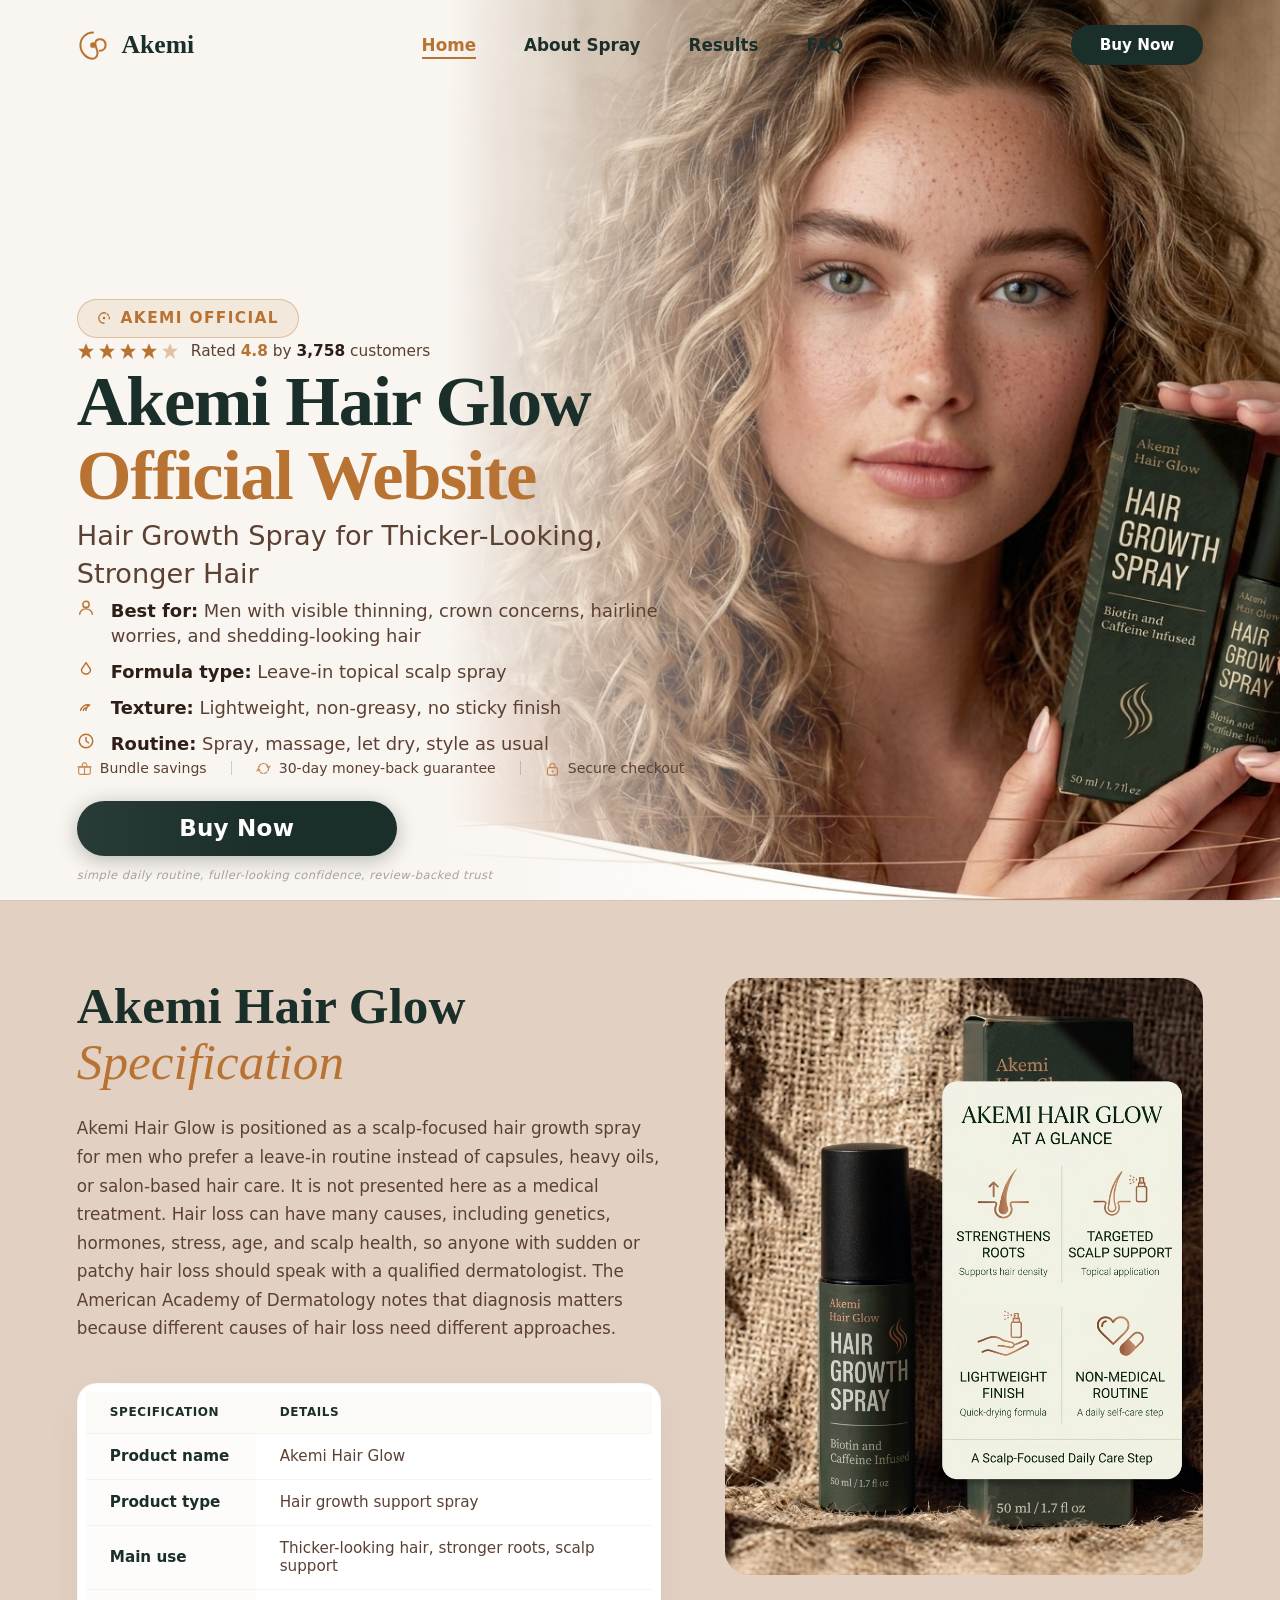
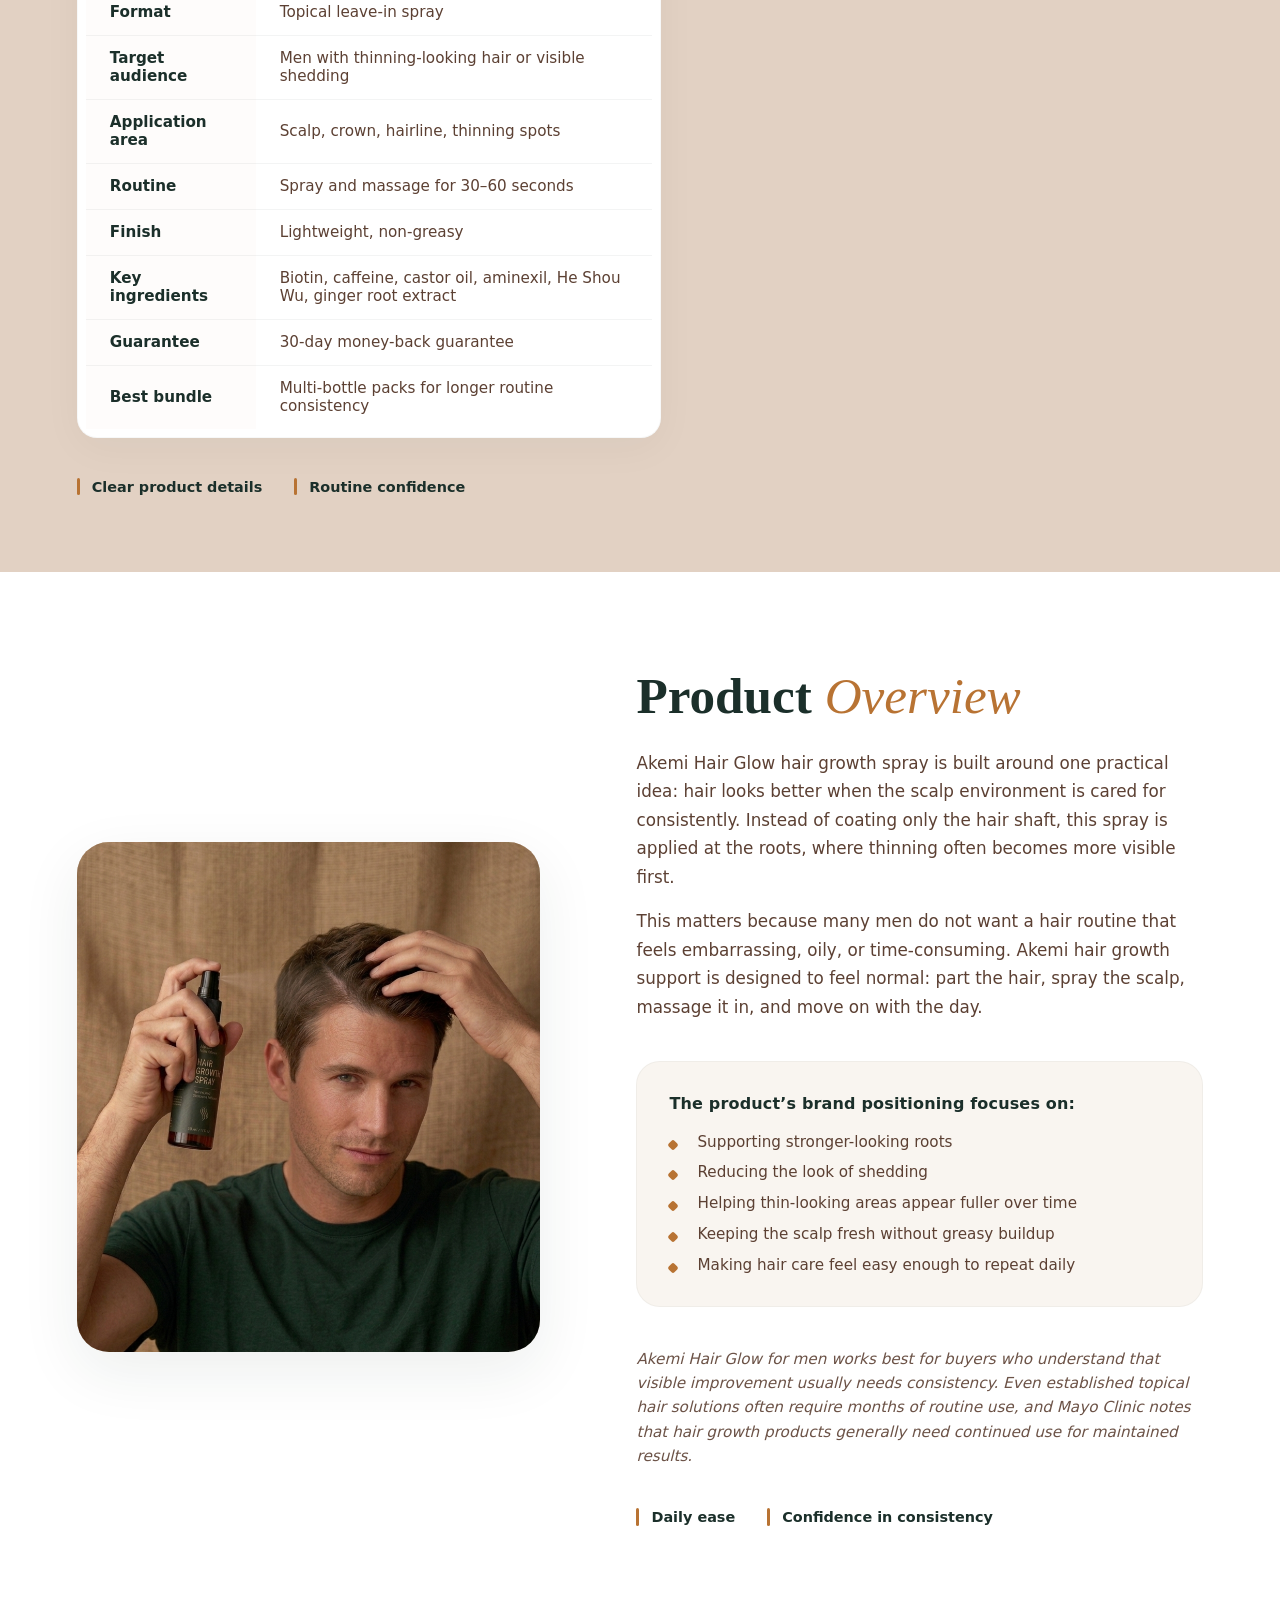
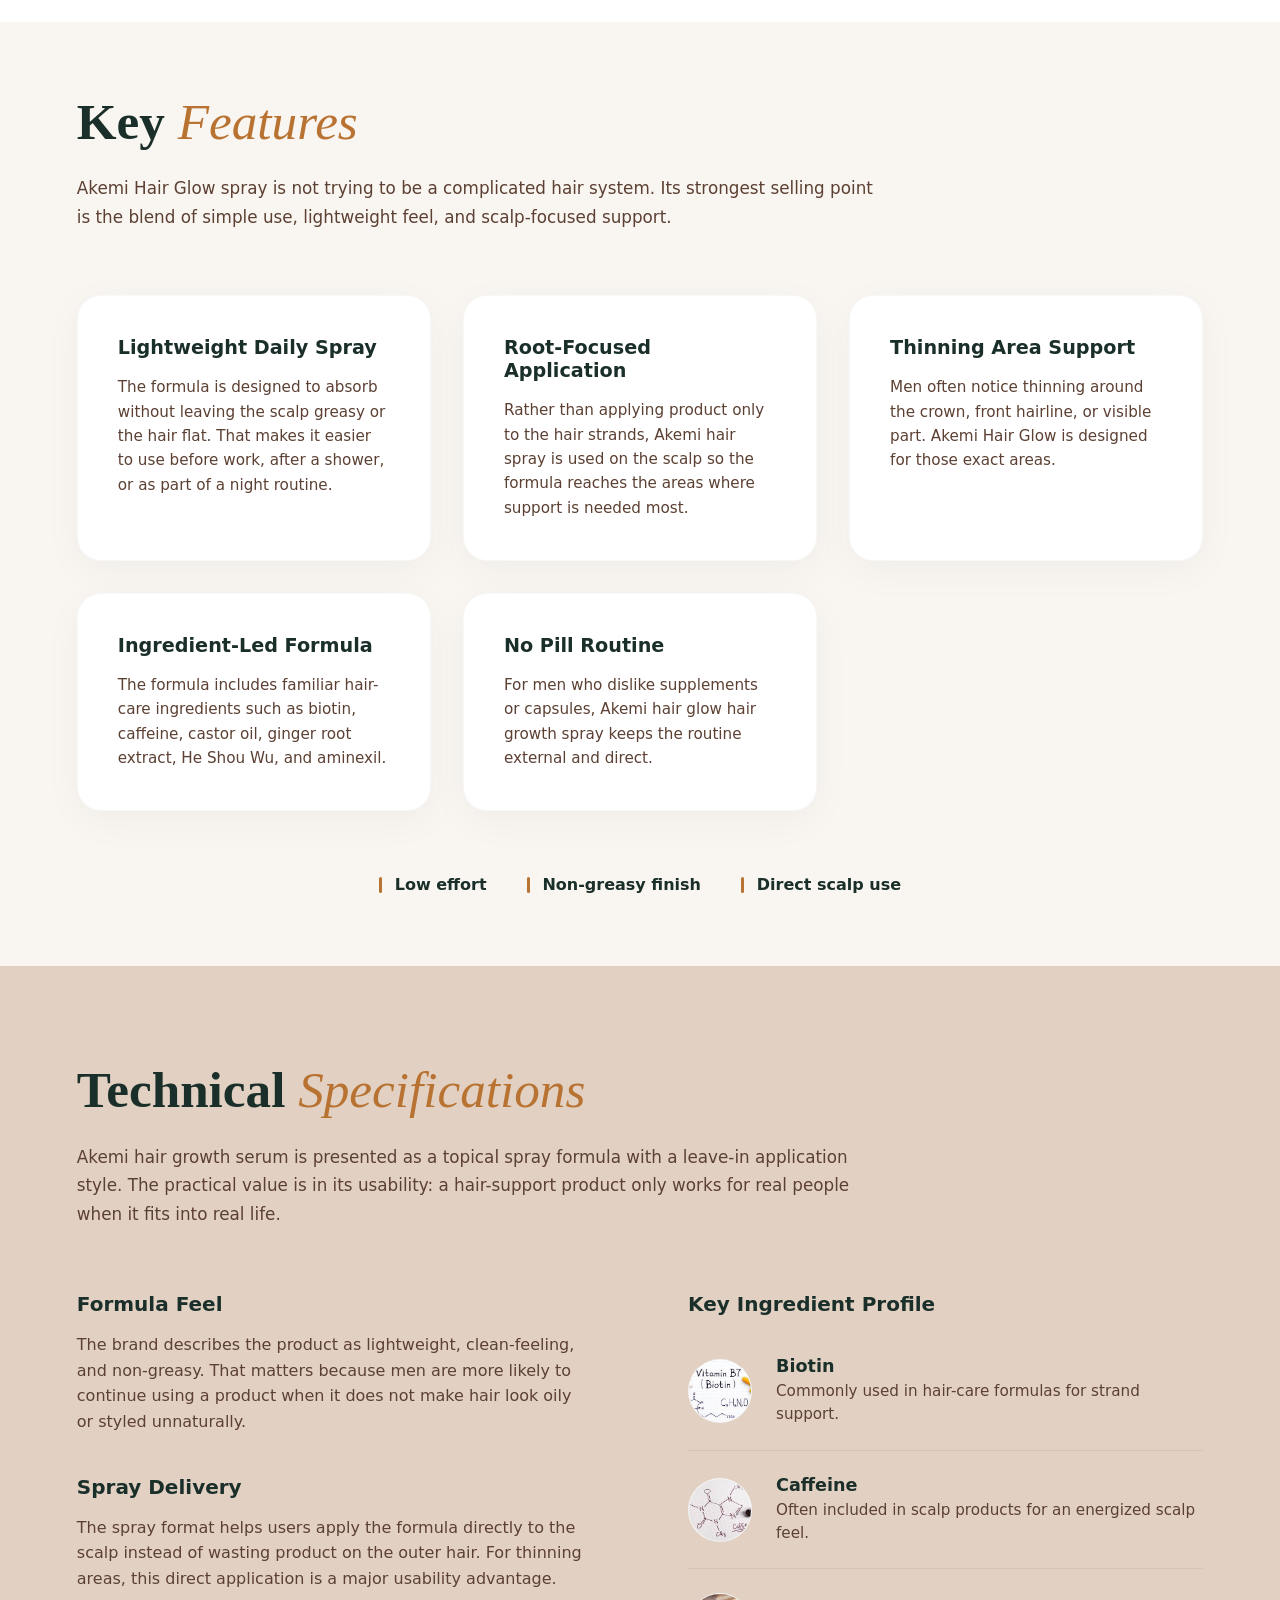
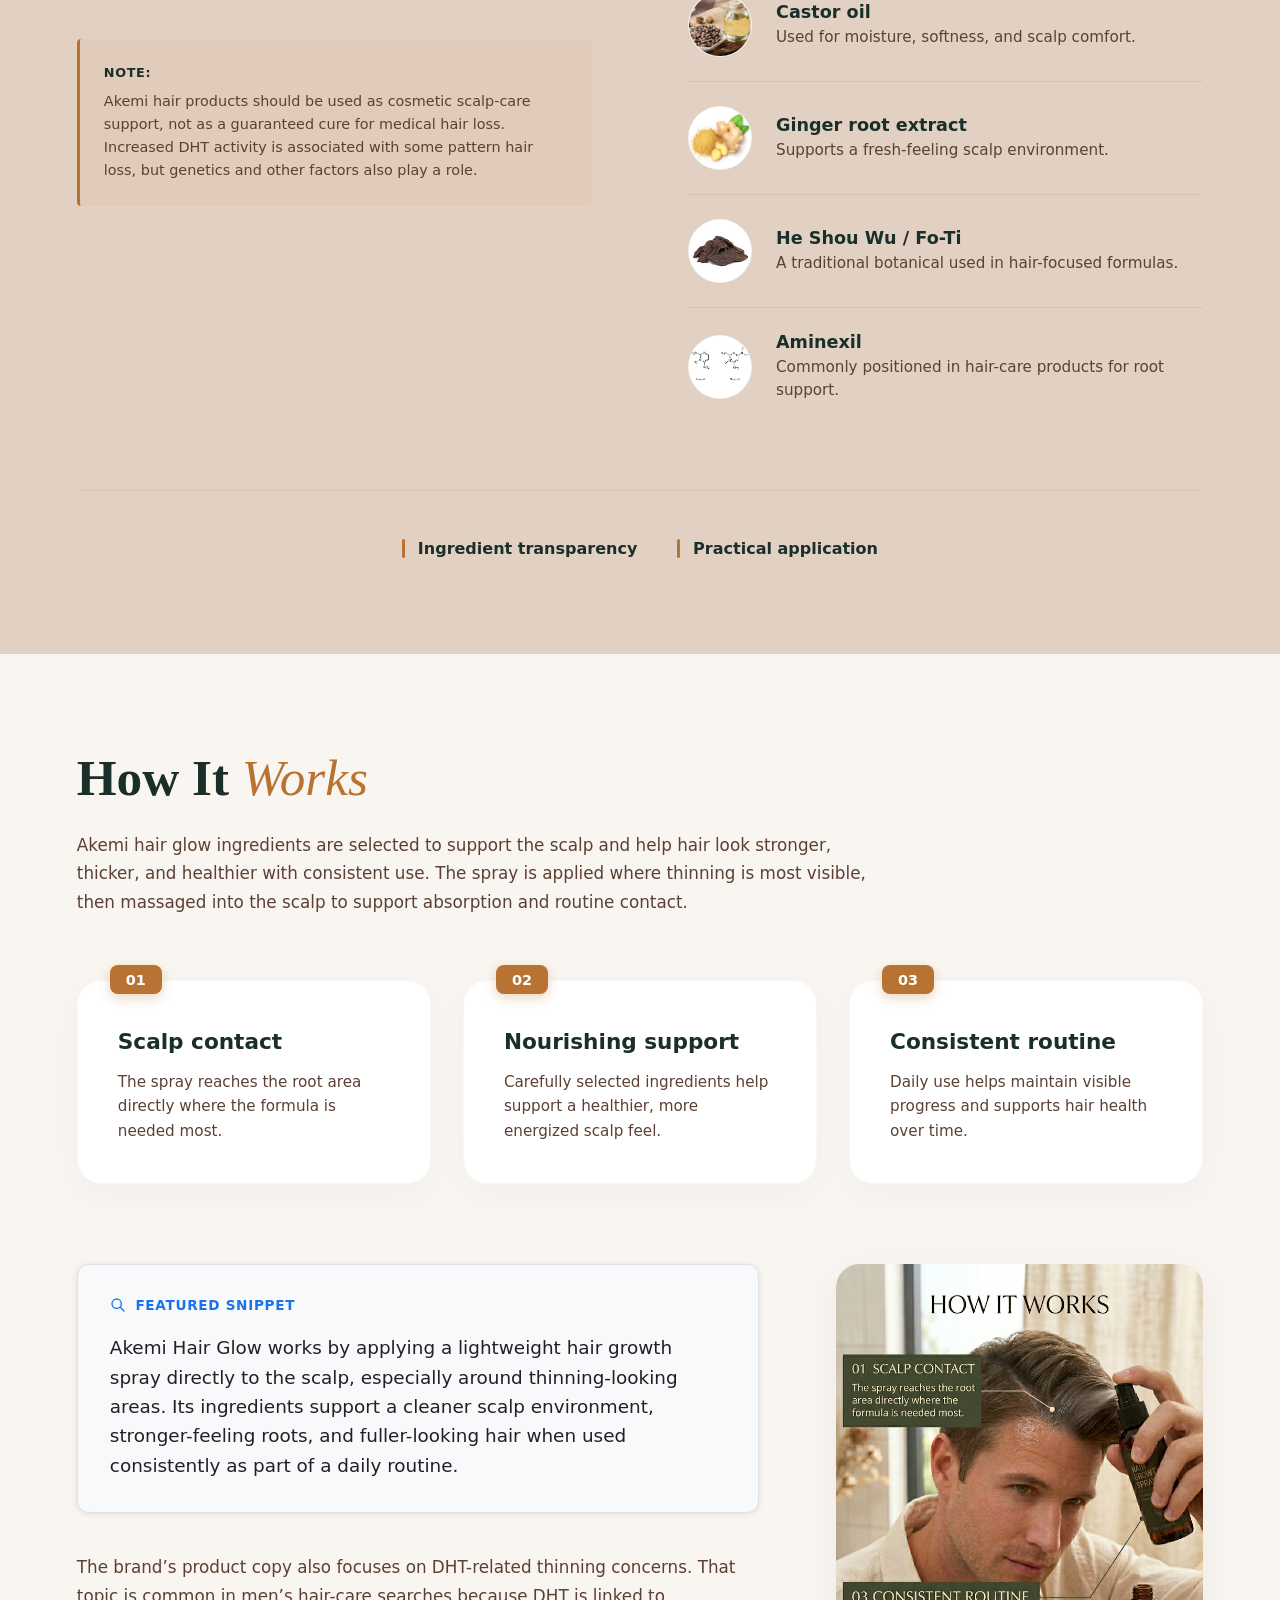
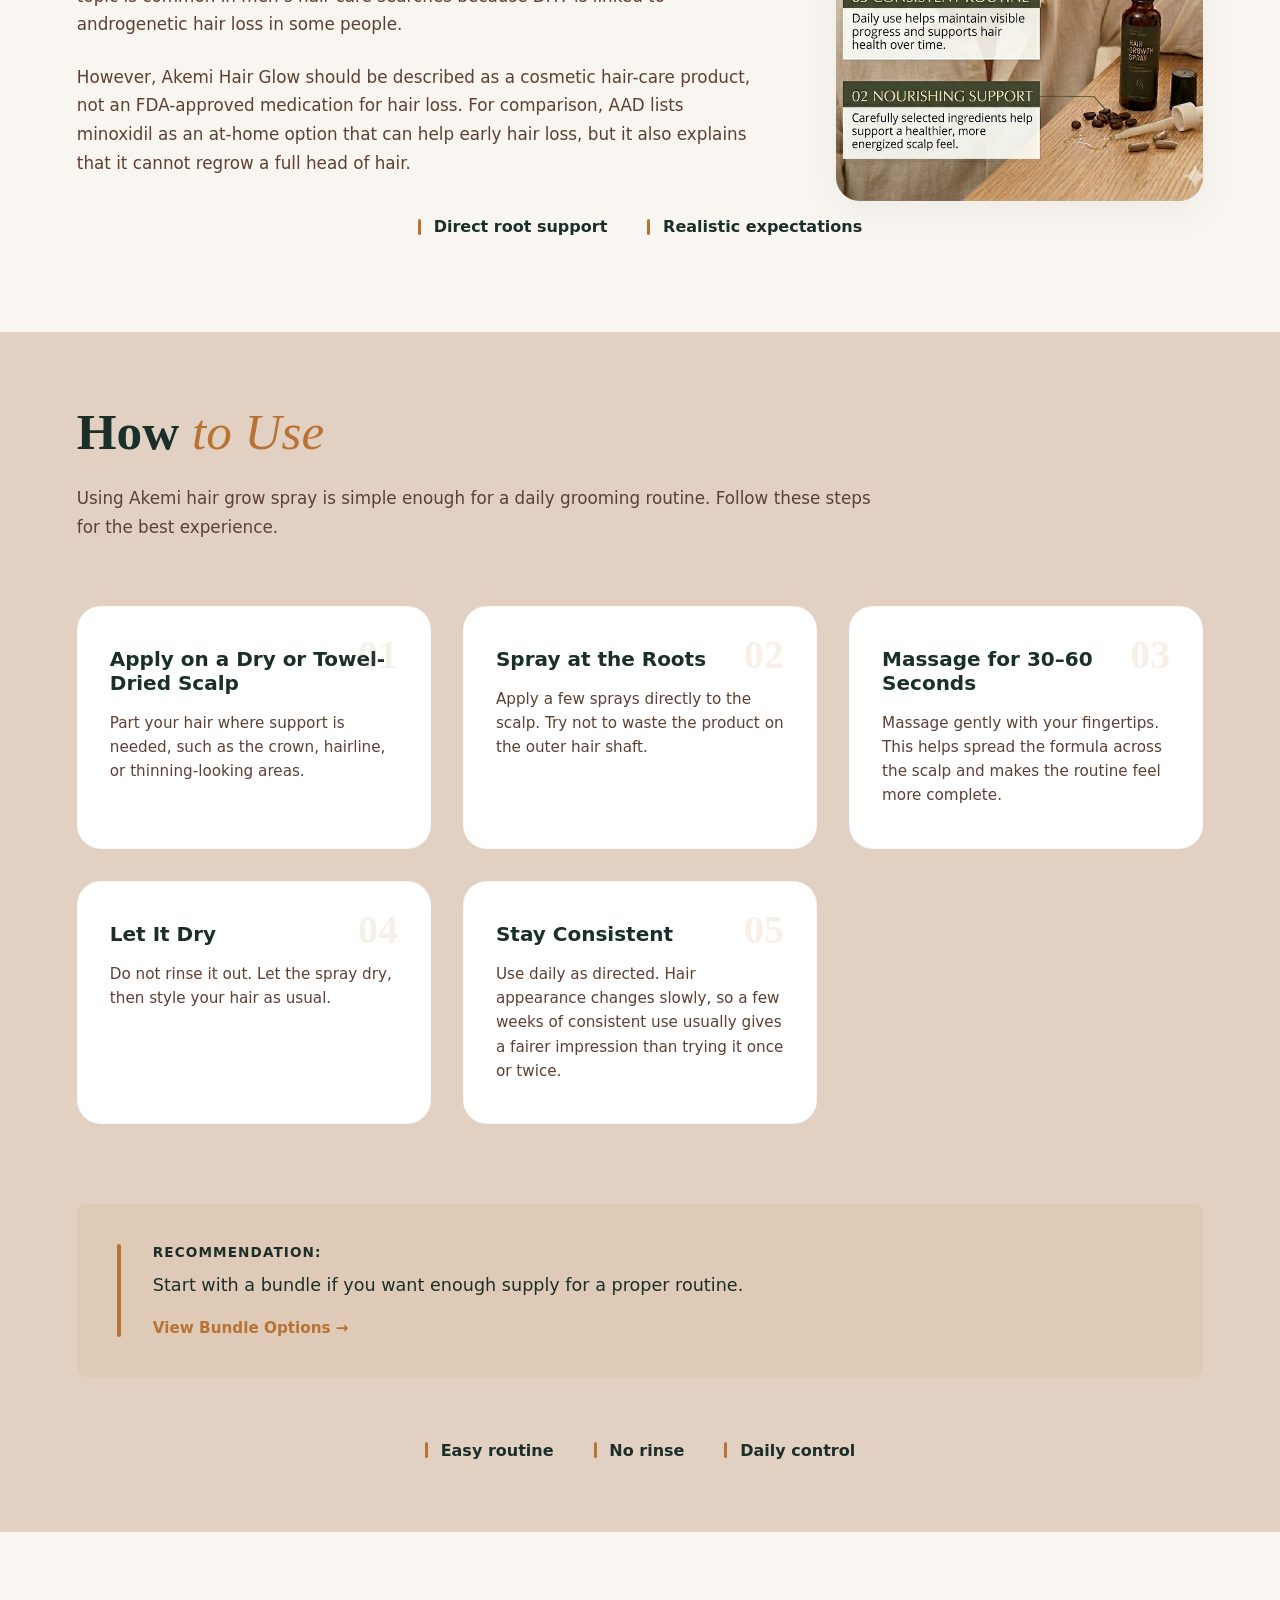
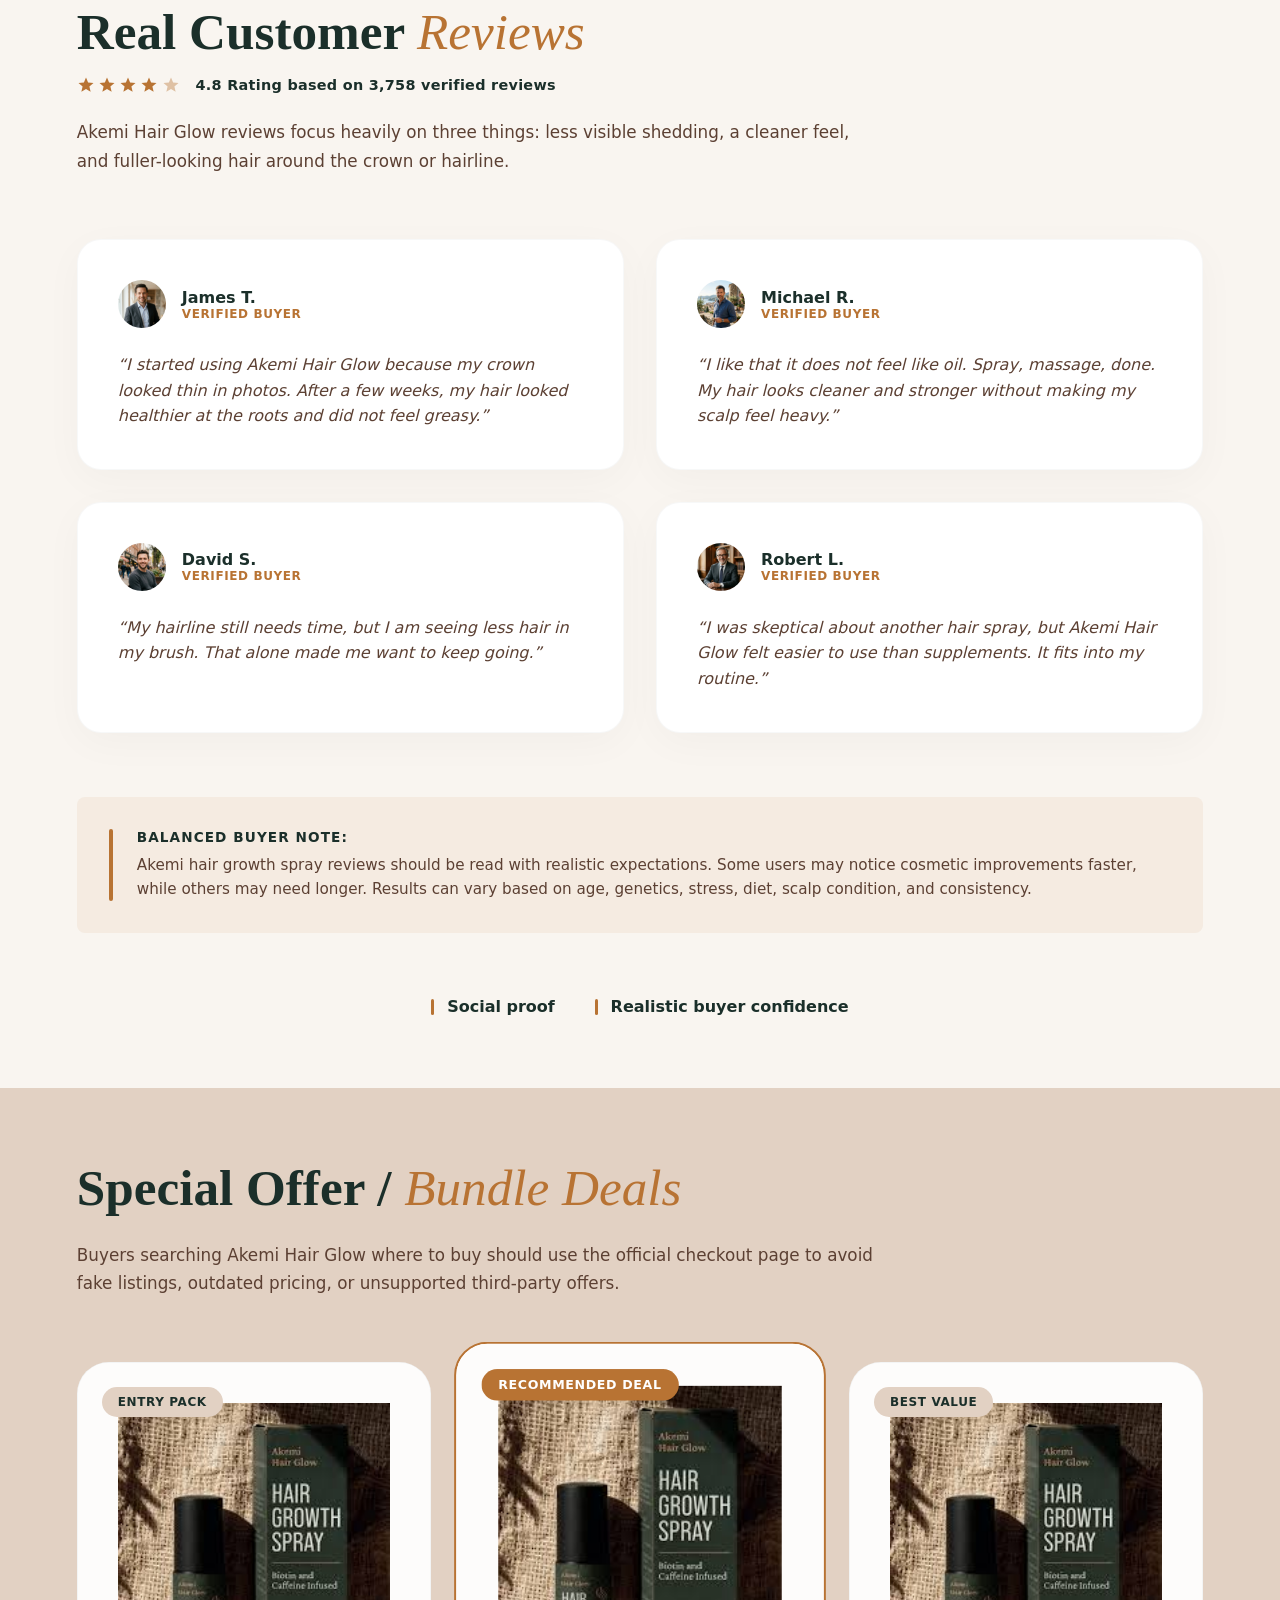
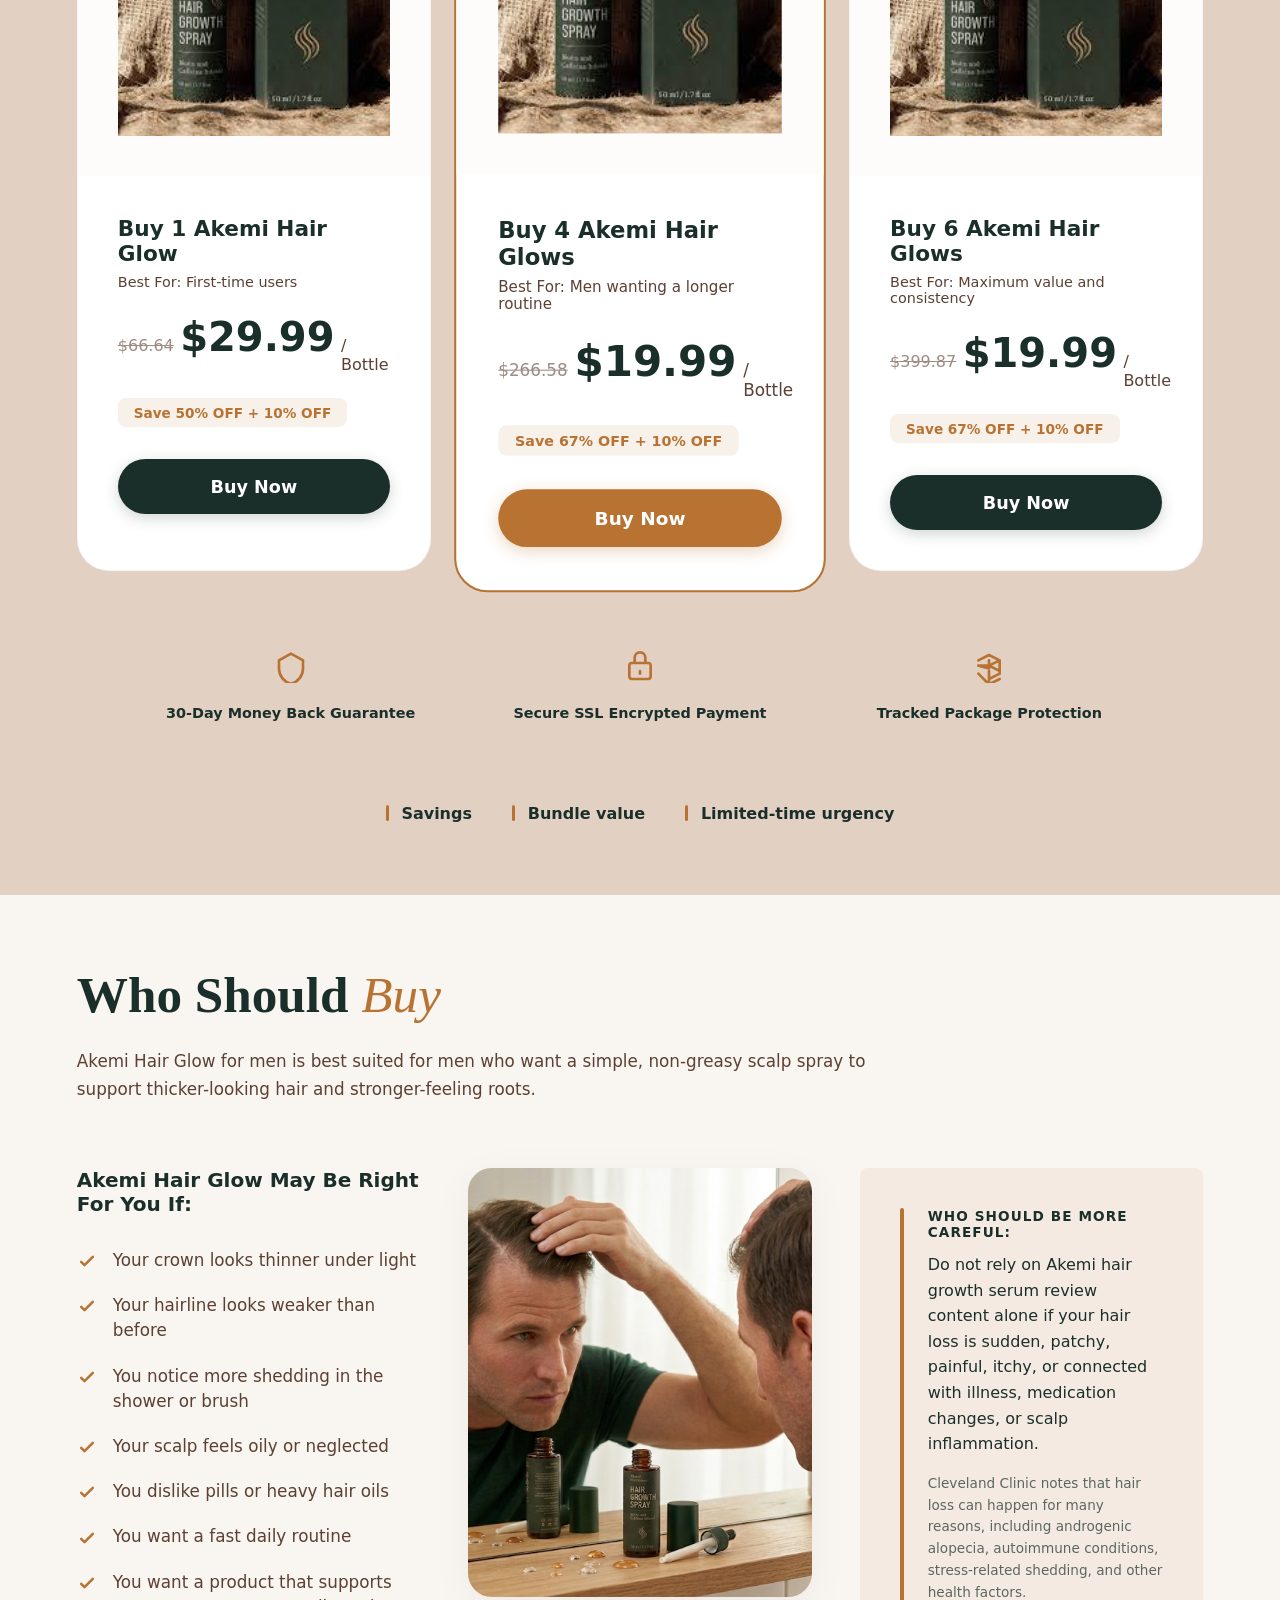
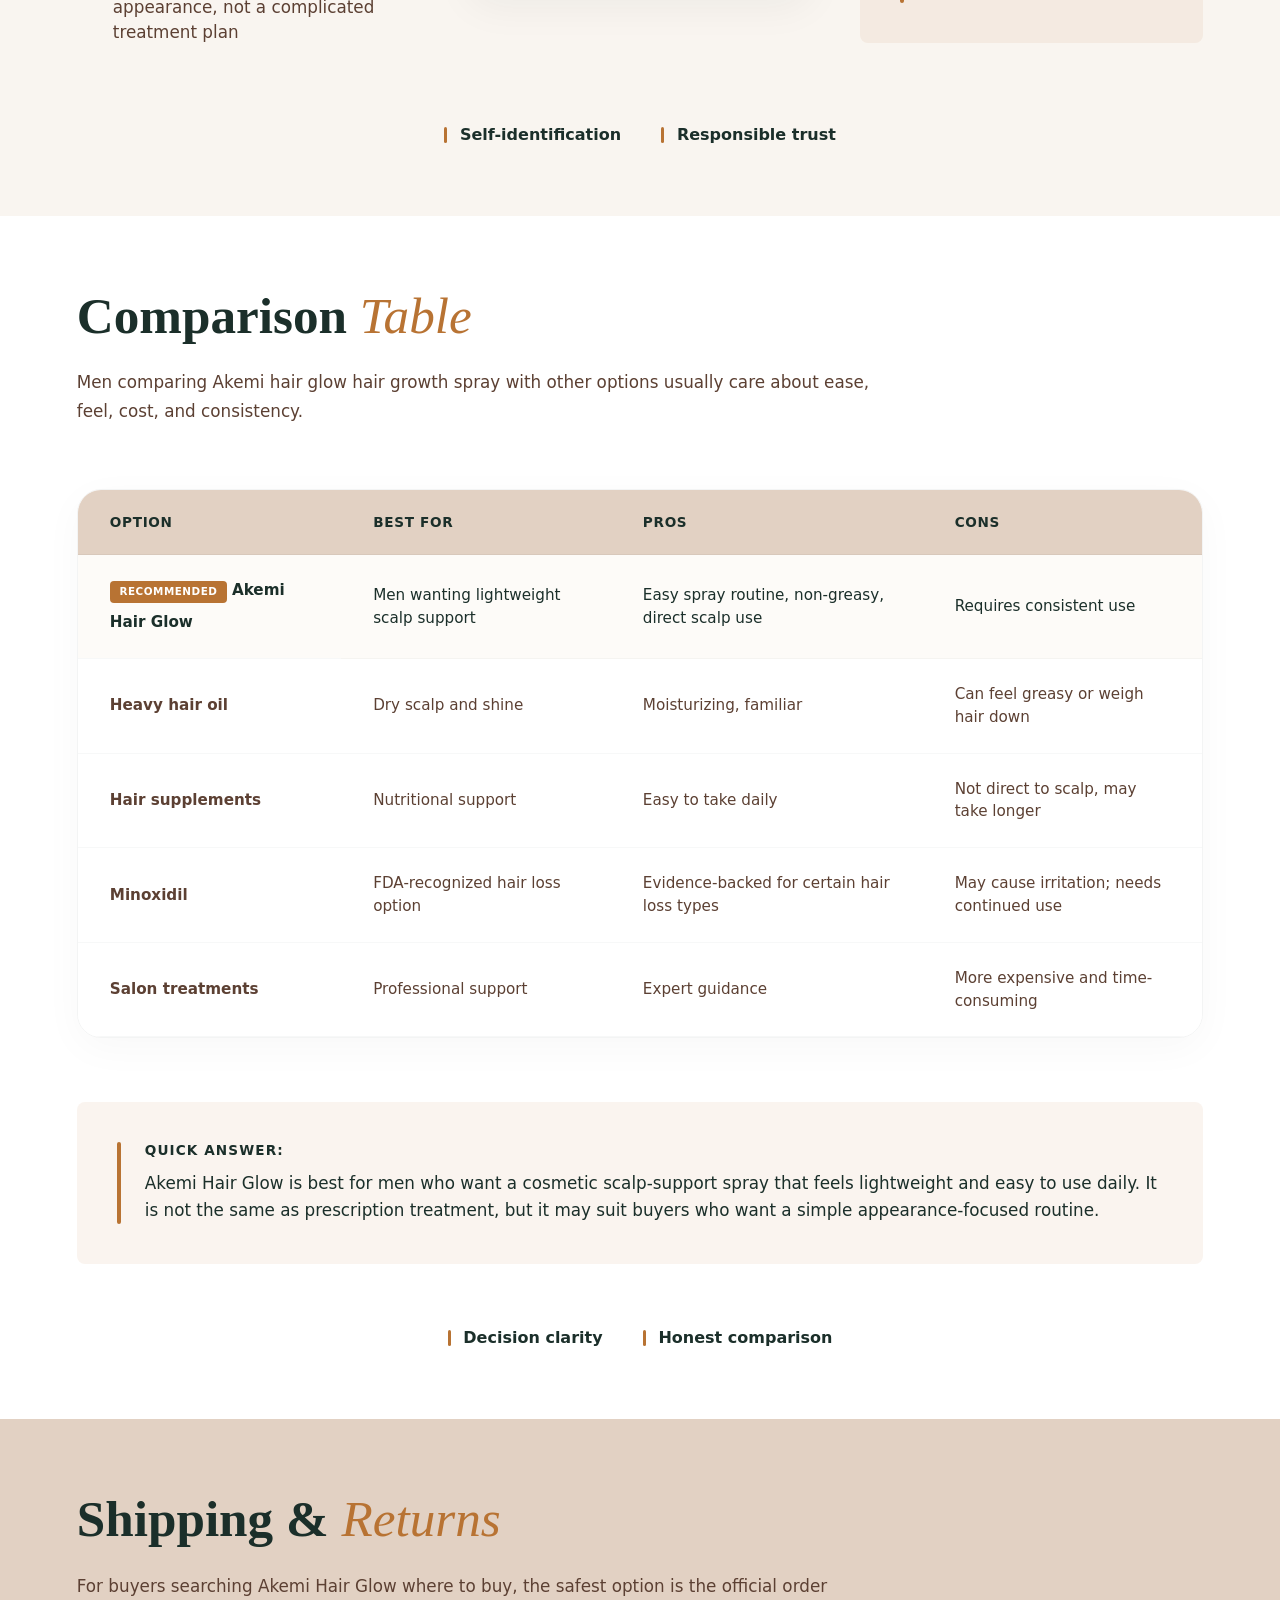
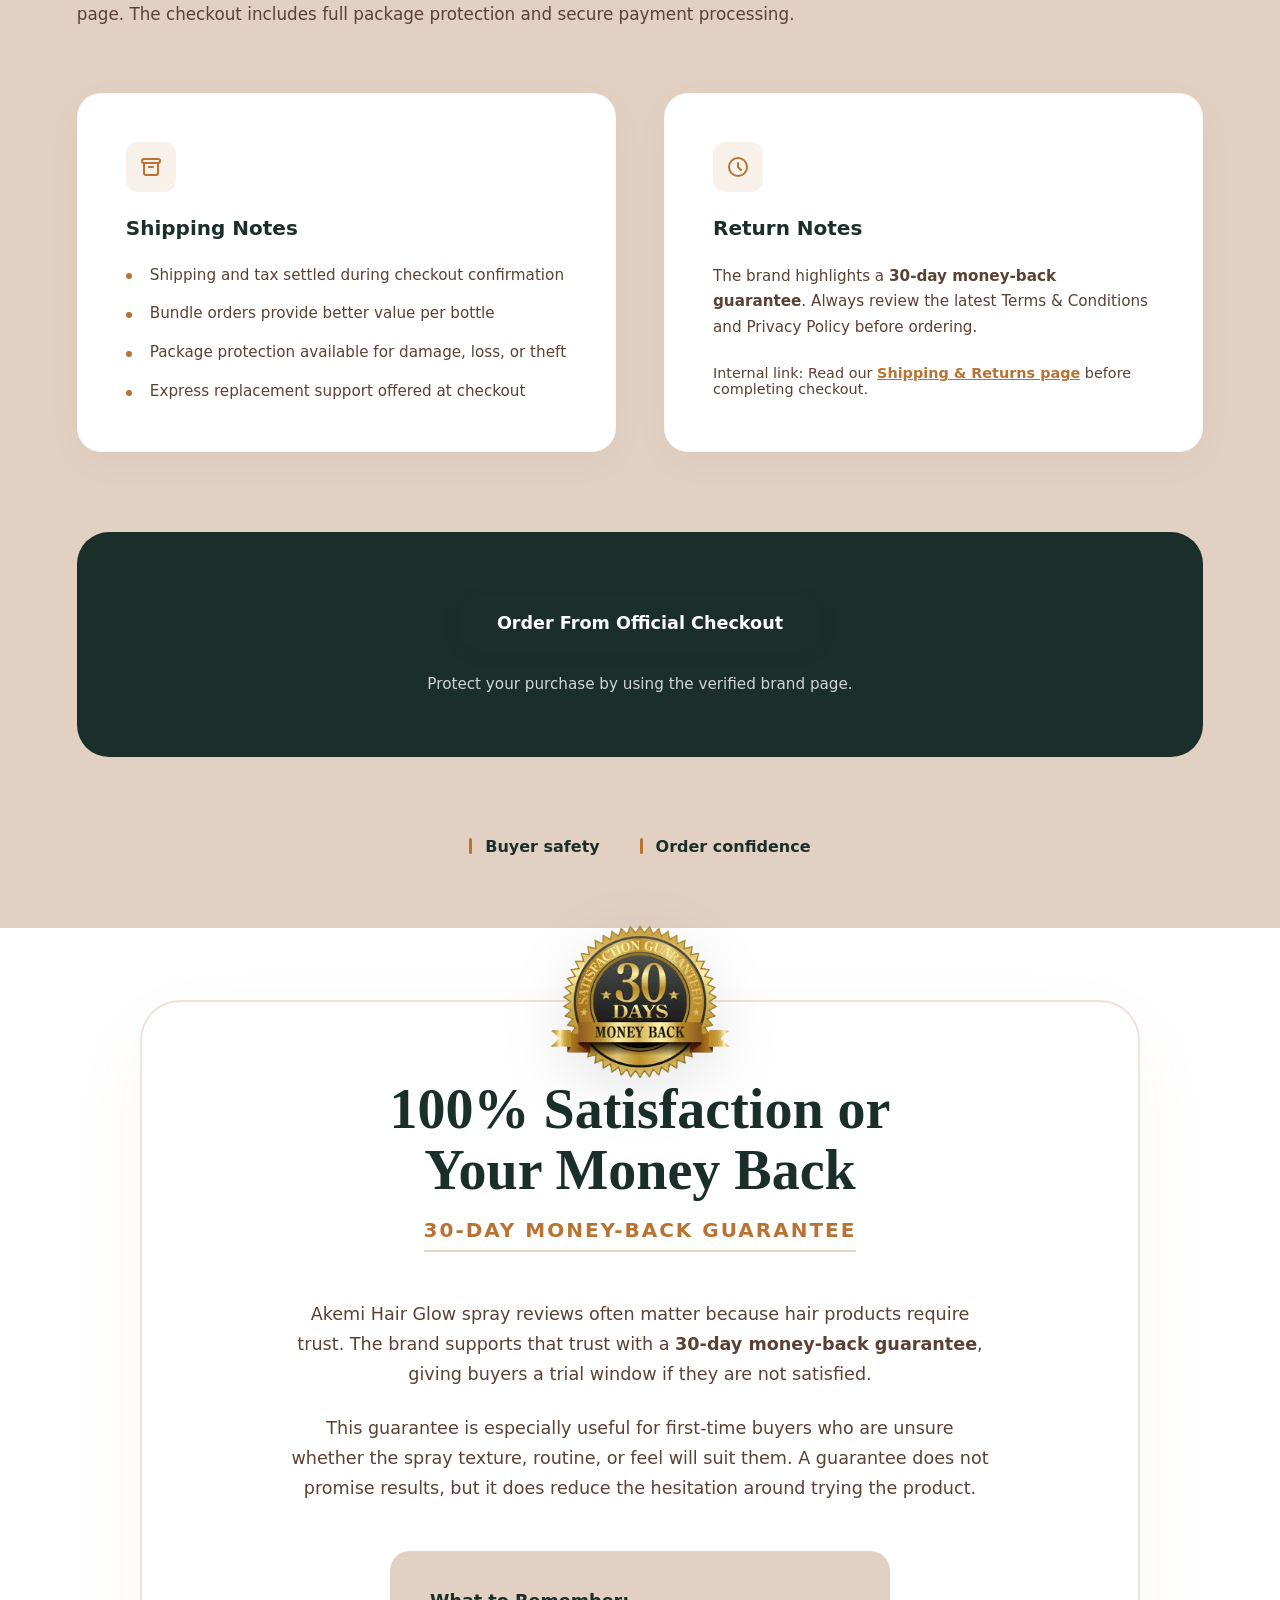
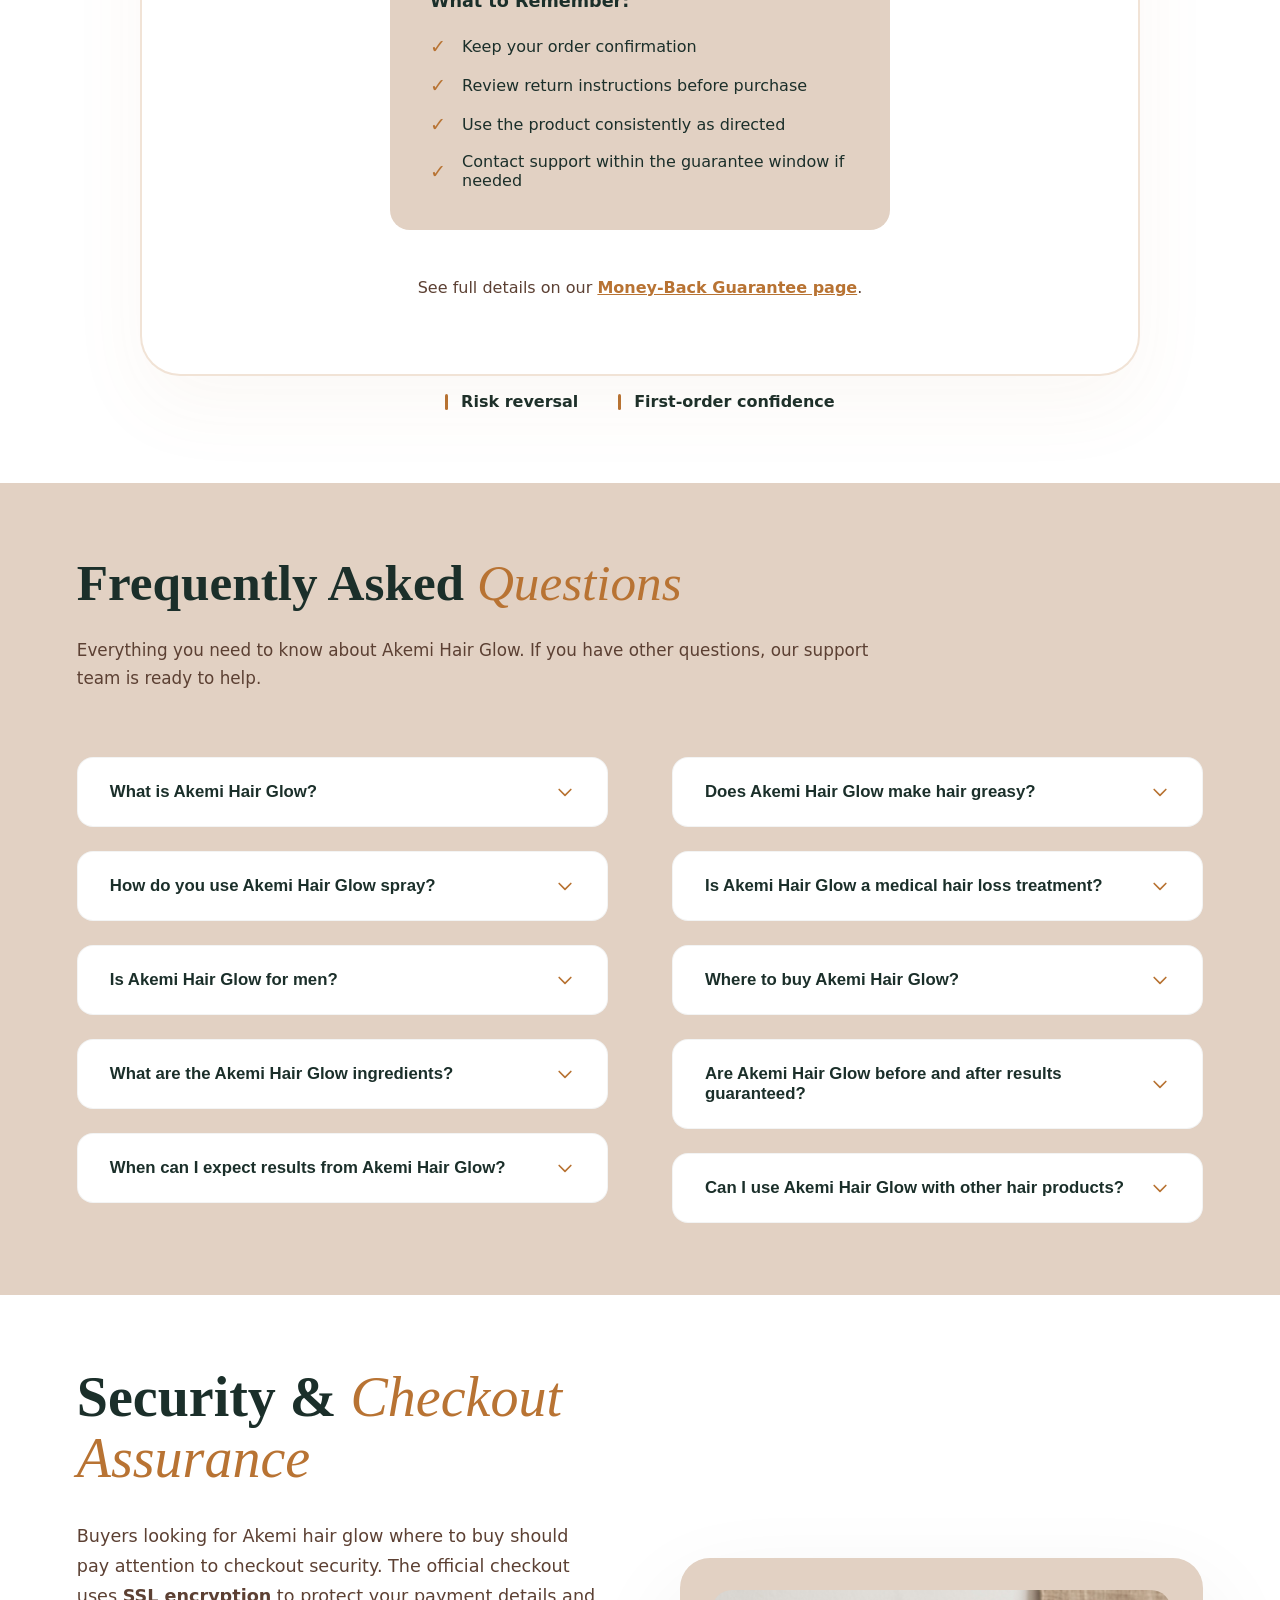
==== index.html @ e49a29e5 "feat: add Bing site verification meta tag and reformat Clarity script and buy buttons" ====
<!DOCTYPE html>
<html lang="en-US">

<head>
  <meta charset="UTF-8">
  <meta name="msvalidate.01" content="5F9EA8C8D5E11BC52217CFFA3BD2DA58" />
  <meta name="viewport" content="width=device-width, initial-scale=1.0">
  <meta name="title" content="Akemi Hair Glow | Hair Growth Spray for Thicker-Looking, Stronger Hair">
  <meta name="description"
    content="Akemi Hair Glow | Premium leave-in topical scalp spray for men with visible thinning. Rated 4.8 by 3,758 customers. 30-day money-back guarantee.">
  <title>Akemi Hair Glow | 67% OFF | Hair Growth Spray for Thicker-Looking Hair</title>

  <!-- Open Graph Meta Tags -->
  <meta property="og:title" content="Akemi Hair Glow | Hair Growth Spray for Thicker-Looking, Stronger Hair">
  <meta property="og:description"
    content="Akemi Hair Glow | Premium leave-in topical scalp spray for men with visible thinning. Rated 4.8 by 3,758 customers. 30-day money-back guarantee.">
  <meta property="og:url" content="https://www.akemihairglowofficial.com/">
  <meta property="og:image" content="https://www.akemihairglowofficial.com/public/hero-main.webp">
  <meta property="og:type" content="website">

  <!-- Twitter Card Meta Tags -->
  <meta name="twitter:card" content="summary_large_image">
  <meta name="twitter:title" content="Akemi Hair Glow | Hair Growth Spray for Thicker-Looking, Stronger Hair">
  <meta name="twitter:description"
    content="Akemi Hair Glow | Premium leave-in topical scalp spray for men with visible thinning. Rated 4.8 by 3,758 customers. 30-day money-back guarantee.">
  <meta name="twitter:image" content="https://www.akemihairglowofficial.com/public/hero-main.webp">

  <link rel="canonical" href="https://www.akemihairglowofficial.com/">
  <link rel="icon" type="image/png" href="favicon.png?v=3">
  <link rel="shortcut icon" href="favicon.png?v=3">
  <link rel="stylesheet" href="style.css">
  <script async src="https://www.googletagmanager.com/gtag/js?id=G-Z0FD6XMYE7"></script>
  <script>
    window.dataLayer = window.dataLayer || [];
    function gtag() { dataLayer.push(arguments); }
    gtag('js', new Date());

    gtag('config', 'G-Z0FD6XMYE7');
  </script>

  <!-- Schema.org JSON-LD -->
  <script type="application/ld+json">
  {
    "@context": "https://schema.org",
    "@type": "Product",
    "name": "Akemi Hair Glow",
    "image": "https://www.akemihairglowofficial.com/public/hero-main.webp",
    "description": "Premium hair growth support for men. Scientifically-inspired formulas for thicker, stronger-looking hair.",
    "brand": {
      "@type": "Brand",
      "name": "Akemi"
    },
    "aggregateRating": {
      "@type": "AggregateRating",
      "ratingValue": "4.8",
      "reviewCount": "3758"
    },
    "offers": {
      "@type": "AggregateOffer",
      "offerCount": "3",
      "lowPrice": "19.99",
      "highPrice": "29.99",
      "priceCurrency": "USD"
    },
    "review": [
      {
        "@type": "Review",
        "author": "James T.",
        "datePublished": "2024-04-10",
        "reviewBody": "I started using Akemi Hair Glow because my crown looked thin in photos. After a few weeks, my hair looked healthier at the roots and did not feel greasy.",
        "reviewRating": {
          "@type": "Rating",
          "ratingValue": "5"
        }
      },
      {
        "@type": "Review",
        "author": "Michael R.",
        "datePublished": "2024-03-15",
        "reviewBody": "I like that it does not feel like oil. Spray, massage, done. My hair looks cleaner and stronger without making my scalp feel heavy.",
        "reviewRating": {
          "@type": "Rating",
          "ratingValue": "5"
        }
      },
      {
        "@type": "Review",
        "author": "David S.",
        "datePublished": "2024-02-28",
        "reviewBody": "My hairline still needs time, but I am seeing less hair in my brush. That alone made me want to keep going.",
        "reviewRating": {
          "@type": "Rating",
          "ratingValue": "4"
        }
      },
      {
        "@type": "Review",
        "author": "Robert L.",
        "datePublished": "2024-01-20",
        "reviewBody": "I was skeptical about another hair spray, but Akemi Hair Glow felt easier to use than supplements. It fits into my routine.",
        "reviewRating": {
          "@type": "Rating",
          "ratingValue": "5"
        }
      }
    ]
  }
  
  </script>
  <script type="text/javascript">
    (function (c, l, a, r, i, t, y) {
      c[a] = c[a] || function () { (c[a].q = c[a].q || []).push(arguments) };
      t = l.createElement(r); t.async = 1; t.src = "https://www.clarity.ms/tag/" + i;
      y = l.getElementsByTagName(r)[0]; y.parentNode.insertBefore(t, y);
    })(window, document, "clarity", "script", "worwbktkvy");
  </script>
  <script type="application/ld+json">
  {
    "@context": "https://schema.org",
    "@type": "FAQPage",
    "mainEntity": [
      {
        "@type": "Question",
        "name": "What is Akemi Hair Glow?",
        "acceptedAnswer": {
          "@type": "Answer",
          "text": "Akemi Hair Glow is a lightweight hair growth support spray made for men who want stronger-looking roots, less visible shedding, and fuller-looking hair through a simple scalp routine."
        }
      },
      {
        "@type": "Question",
        "name": "How do you use Akemi Hair Glow spray?",
        "acceptedAnswer": {
          "@type": "Answer",
          "text": "Apply Akemi Hair Glow spray directly to dry or towel-dried scalp areas, massage for 30–60 seconds, let it dry, and style normally without rinsing."
        }
      },
      {
        "@type": "Question",
        "name": "Is Akemi Hair Glow for men?",
        "acceptedAnswer": {
          "@type": "Answer",
          "text": "Yes, Akemi Hair Glow for men is positioned for men dealing with thinning-looking hair, crown concerns, hairline changes, shedding, or weaker-looking roots."
        }
      },
      {
        "@type": "Question",
        "name": "What are the Akemi Hair Glow ingredients?",
        "acceptedAnswer": {
          "@type": "Answer",
          "text": "Akemi Hair Glow ingredients include biotin, caffeine, castor oil, aminexil, He Shou Wu/Fo-Ti, and ginger root extract, according to the brand’s product materials."
        }
      },
      {
        "@type": "Question",
        "name": "When can I expect results from Akemi Hair Glow?",
        "acceptedAnswer": {
          "@type": "Answer",
          "text": "Many users look for visible changes over several weeks, but results vary. Consistency matters because scalp and hair appearance usually improve gradually, not overnight."
        }
      },
      {
        "@type": "Question",
        "name": "Does Akemi Hair Glow make hair greasy?",
        "acceptedAnswer": {
          "@type": "Answer",
          "text": "The brand describes Akemi hair spray as lightweight and non-greasy, making it suitable for daily use without a sticky or heavy finish."
        }
      },
      {
        "@type": "Question",
        "name": "Is Akemi Hair Glow a medical hair loss treatment?",
        "acceptedAnswer": {
          "@type": "Answer",
          "text": "No. Akemi Hair Glow hair growth spray should be viewed as a cosmetic scalp-care product, not a medical treatment for diagnosed hair loss or scalp disease."
        }
      },
      {
        "@type": "Question",
        "name": "Where to buy Akemi Hair Glow?",
        "acceptedAnswer": {
          "@type": "Answer",
          "text": "Buyers searching Akemi Hair Glow where to buy should use the official checkout page or verified brand source to avoid fake offers or unsupported third-party listings."
        }
      },
      {
        "@type": "Question",
        "name": "Are Akemi Hair Glow before and after results guaranteed?",
        "acceptedAnswer": {
          "@type": "Answer",
          "text": "No individual Akemi Hair Glow before and after result is guaranteed. Hair appearance depends on genetics, routine, scalp condition, age, and overall health."
        }
      },
      {
        "@type": "Question",
        "name": "Can I use Akemi Hair Glow with other hair products?",
        "acceptedAnswer": {
          "@type": "Answer",
          "text": "Yes, many users can apply Akemi hair growth spray and style as usual once it dries. Avoid over-layering heavy oils if your scalp gets greasy."
        }
      }
    ]
  }
  </script>
  <script type="application/ld+json">
  {
    "@context": "https://schema.org",
    "@type": "Organization",
    "name": "Akemi Hair Glow Official",
    "url": "https://www.akemihairglowofficial.com/",
    "logo": "https://www.akemihairglowofficial.com/favicon.ico",
    "contactPoint": {
      "@type": "ContactPoint",
      "telephone": "+1-256-439-8696",
      "contactType": "customer service",
      "email": "support@akemihairglowofficial.com"
    }
  }
  </script>
  <link rel="canonical" href="https://www.akemihairglowofficial.com/" />

  <!-- Open Graph / Facebook -->
  <meta property="og:type" content="website" />
  <meta property="og:url" content="https://www.akemihairglowofficial.com/" />
  <meta property="og:title" content="Akemi Hair Glow – Hair Growth Spray for Thicker-Looking, Stronger Hair" />
  <meta property="og:description"
    content="Akemi Hair Glow is a leave-in topical scalp spray for men with visible thinning. Rated 4.8 by 3,758 customers." />
  <meta property="og:image" content="https://www.akemihairglowofficial.com/public/hero-main.webp" />

  <!-- Twitter -->
  <meta property="twitter:card" content="summary_large_image" />
  <meta property="twitter:url" content="https://www.akemihairglowofficial.com/" />
  <meta property="twitter:title" content="Akemi Hair Glow – Hair Growth Spray for Thicker-Looking, Stronger Hair" />
  <meta property="twitter:description"
    content="Akemi Hair Glow is a leave-in topical scalp spray for men with visible thinning. Rated 4.8 by 3,758 customers." />
  <meta property="twitter:image" content="https://www.akemihairglowofficial.com/public/hero-main.webp" />
</head>

<body>

  <!-- ===== HERO ===== -->
  <section class="hero" id="hero" aria-label="Akemi Hair Glow Hero">

    <!-- ── Navbar ─────────────────────────────────── -->
    <header class="nav" id="nav" role="banner">
      <nav class="nav__inner" aria-label="Main navigation">
        <a href="#hero" class="nav__brand" id="nav-brand" aria-label="Akemi Hair Glow home">
          <svg class="nav__brand-icon" viewBox="0 0 28 28" fill="none" aria-hidden="true"
            xmlns="http://www.w3.org/2000/svg">
            <path
              d="M14 3C8 3 3 8 3 14c0 6.627 5.373 12 11 12 1 0 4-1 4-5 0-3-2-5-2-8 0-2 1-4 4-4 2 0 5 1 5 5 0 3-2 5-5 5"
              stroke="currentColor" stroke-width="1.8" stroke-linecap="round" stroke-linejoin="round" />
            <circle cx="14" cy="14" r="2.5" fill="currentColor" />
          </svg>
          <span class="nav__brand-name">Akemi</span>
        </a>

        <div class="nav__menu" id="nav-menu">
          <ul class="nav__links" id="nav-links">
            <li><a href="#hero" class="nav__link is-active">Home</a></li>
            <li><a href="#overview" class="nav__link">About Spray</a></li>
            <li><a href="#reviews" class="nav__link">Results</a></li>
            <li><a href="#faq" class="nav__link">FAQ</a></li>
          </ul>
        </div>


        <div class="nav__actions">
          <a href="https://secureofficialsite.store/buy-akemi-hair-glow" class="nav__cta" id="nav-cta">Buy Now</a>
          <button class="nav__toggle" id="nav-toggle" aria-label="Toggle menu">
            <span class="nav__toggle-line"></span>
            <span class="nav__toggle-line"></span>
            <span class="nav__toggle-line"></span>
          </button>
        </div>
      </nav>
    </header>

    <!-- ── Right: Full-bleed image panel ──────────── -->
    <div class="hero__image-panel" id="hero-image-panel"
      aria-label="Akemi Hair Glow spray bottle for men with thinning hair">

      <img src="public/hero.webp" alt="Akemi Hair Glow spray bottle for men with thinning hair"
        class="hero__product-img" id="hero-product-img" loading="eager" />

      <!-- Gradient overlay that blends image into the dark left panel -->
      <div class="hero__image-overlay" aria-hidden="true"></div>



    </div><!-- /.hero__image-panel -->

    <!-- ── Left: Content overlay ───────────────────── -->
    <div class="hero__content" id="hero-content">

      <!-- Eyebrow pill -->
      <div class="hero__badge" id="hero-badge">
        <!-- Sparkle / leaf icon -->
        <svg class="hero__badge-icon" viewBox="0 0 16 16" fill="none" aria-hidden="true"
          xmlns="http://www.w3.org/2000/svg">
          <path d="M8 2C5 2 2 5 2 8c0 3.3 2.7 6 6 6" stroke="currentColor" stroke-width="1.5" stroke-linecap="round" />
          <path d="M8 2c3 0 6 3 6 6 0 1-.4 2-1 2.5" stroke="currentColor" stroke-width="1.5" stroke-linecap="round"
            stroke-dasharray="2 2" />
          <circle cx="8" cy="8" r="1.5" fill="currentColor" />
        </svg>
        Akemi Official
      </div>

      <!-- Trust Bar (Moved from card) -->
      <div class="hero__trust-bar" id="hero-trust-bar">
        <div class="hero__tb-stars" aria-hidden="true">
          <svg viewBox="0 0 16 16">
            <polygon points="8,1 10,6 15,6 11,9.5 12.5,15 8,11.5 3.5,15 5,9.5 1,6 6,6" fill="#B87333" />
          </svg>
          <svg viewBox="0 0 16 16">
            <polygon points="8,1 10,6 15,6 11,9.5 12.5,15 8,11.5 3.5,15 5,9.5 1,6 6,6" fill="#B87333" />
          </svg>
          <svg viewBox="0 0 16 16">
            <polygon points="8,1 10,6 15,6 11,9.5 12.5,15 8,11.5 3.5,15 5,9.5 1,6 6,6" fill="#B87333" />
          </svg>
          <svg viewBox="0 0 16 16">
            <polygon points="8,1 10,6 15,6 11,9.5 12.5,15 8,11.5 3.5,15 5,9.5 1,6 6,6" fill="#B87333" />
          </svg>
          <svg viewBox="0 0 16 16">
            <polygon points="8,1 10,6 15,6 11,9.5 12.5,15 8,11.5 3.5,15 5,9.5 1,6 6,6" fill="#B87333" opacity="0.4" />
          </svg>
        </div>
        <p class="hero__tb-text">
          Rated <strong id="hero-rc-score">4.8</strong> by <span id="hero-rc-count">3,758</span> customers
        </p>
      </div>

      <h1 class="hero__headline" id="hero-headline">
        Akemi Hair Glow <span class="hero__headline-accent">Official Website</span>
      </h1>

      <!-- Tagline below H1 -->
      <p class="hero__tagline" id="hero-tagline">Hair Growth Spray for Thicker-Looking, Stronger Hair</p>


      <!-- Description / bullets -->
      <div class="hero__desc" id="hero-desc">
        <ul class="hero__bullets" aria-label="Key product details">

          <li class="hero__bullet">
            <!-- User / person icon -->
            <svg class="hero__bullet-icon" viewBox="0 0 20 20" fill="none" aria-hidden="true"
              xmlns="http://www.w3.org/2000/svg">
              <circle cx="10" cy="6" r="3.5" stroke="currentColor" stroke-width="1.6" />
              <path d="M3 17c0-3.3 3.1-6 7-6s7 2.7 7 6" stroke="currentColor" stroke-width="1.6"
                stroke-linecap="round" />
            </svg>
            <span><strong>Best for:</strong> Men with visible thinning, crown concerns, hairline worries, and
              shedding-looking hair</span>
          </li>

          <li class="hero__bullet">
            <!-- Droplet / spray icon -->
            <svg class="hero__bullet-icon" viewBox="0 0 20 20" fill="none" aria-hidden="true"
              xmlns="http://www.w3.org/2000/svg">
              <path d="M10 3L5 10.5A5 5 0 1015 10.5L10 3z" stroke="currentColor" stroke-width="1.6"
                stroke-linejoin="round" />
            </svg>
            <span><strong>Formula type:</strong> Leave-in topical scalp spray</span>
          </li>

          <li class="hero__bullet">
            <!-- Feather / texture icon -->
            <svg class="hero__bullet-icon" viewBox="0 0 20 20" fill="none" aria-hidden="true"
              xmlns="http://www.w3.org/2000/svg">
              <path d="M4 16c1-4 5-7 10-6M10 16c0-3 2-5 4-6M7 16c.5-2 2-3 4-3" stroke="currentColor" stroke-width="1.6"
                stroke-linecap="round" />
            </svg>
            <span><strong>Texture:</strong> Lightweight, non-greasy, no sticky finish</span>
          </li>

          <li class="hero__bullet">
            <!-- Clock / routine icon -->
            <svg class="hero__bullet-icon" viewBox="0 0 20 20" fill="none" aria-hidden="true"
              xmlns="http://www.w3.org/2000/svg">
              <circle cx="10" cy="10" r="7.5" stroke="currentColor" stroke-width="1.6" />
              <path d="M10 6v4l3 2" stroke="currentColor" stroke-width="1.6" stroke-linecap="round"
                stroke-linejoin="round" />
            </svg>
            <span><strong>Routine:</strong> Spray, massage, let dry, style as usual</span>
          </li>

        </ul>
      </div>

      <!-- Offer strip -->
      <div class="hero__offer" id="hero-offer">

        <span class="hero__offer-item">
          <!-- Gift / bundle icon -->
          <svg class="hero__offer-svg" viewBox="0 0 18 18" fill="none" aria-hidden="true"
            xmlns="http://www.w3.org/2000/svg">
            <rect x="2" y="7" width="14" height="9" rx="1.5" stroke="currentColor" stroke-width="1.4" />
            <path d="M1 7h16M9 7V16" stroke="currentColor" stroke-width="1.4" stroke-linecap="round" />
            <path d="M6 7C6 5 7 2 9 2s3 3 3 5" stroke="currentColor" stroke-width="1.4" stroke-linecap="round" />
          </svg>
          Bundle savings
        </span>

        <span class="hero__offer-sep" aria-hidden="true"></span>

        <span class="hero__offer-item">
          <!-- Refresh / guarantee icon -->
          <svg class="hero__offer-svg" viewBox="0 0 18 18" fill="none" aria-hidden="true"
            xmlns="http://www.w3.org/2000/svg">
            <path d="M3 9A6 6 0 0115 9" stroke="currentColor" stroke-width="1.4" stroke-linecap="round" />
            <path d="M15 9A6 6 0 013 9" stroke="currentColor" stroke-width="1.4" stroke-linecap="round"
              stroke-dasharray="3 2" />
            <path d="M13 6l2 3 2-3" stroke="currentColor" stroke-width="1.4" stroke-linecap="round"
              stroke-linejoin="round" />
            <path d="M5 12l-2-3-2 3" stroke="currentColor" stroke-width="1.4" stroke-linecap="round"
              stroke-linejoin="round" />
          </svg>
          30-day money-back guarantee
        </span>

        <span class="hero__offer-sep" aria-hidden="true"></span>

        <span class="hero__offer-item">
          <!-- Lock / secure icon -->
          <svg class="hero__offer-svg" viewBox="0 0 18 18" fill="none" aria-hidden="true"
            xmlns="http://www.w3.org/2000/svg">
            <rect x="3" y="8" width="12" height="9" rx="2" stroke="currentColor" stroke-width="1.4" />
            <path d="M6 8V6a3 3 0 016 0v2" stroke="currentColor" stroke-width="1.4" stroke-linecap="round" />
            <circle cx="9" cy="12.5" r="1.2" fill="currentColor" />
          </svg>
          Secure checkout
        </span>

      </div><!-- /.hero__offer -->

      <!-- CTA -->
      <a href="https://secureofficialsite.store/buy-akemi-hair-glow" class="hero__cta" id="hero-cta">Buy Now</a>



      <!-- Nudge -->
      <p class="hero__nudge" id="hero-nudge">
        simple daily routine, fuller-looking confidence, review-backed trust
      </p>

    </div><!-- /.hero__content -->

  </section>
  <!-- ===== END HERO ===== -->

  <!-- ── Section: Specifications ────────────────────────── -->
  <section class="specs" id="specifications">
    <div class="specs__container">

      <div class="specs__content">
        <h2 class="specs__title">Akemi Hair Glow <span class="specs__title-accent">Specification</span></h2>

        <p class="specs__intro">
          Akemi Hair Glow is positioned as a scalp-focused hair growth spray for men who prefer a leave-in routine
          instead of capsules, heavy oils, or salon-based hair care. It is not presented here as a medical treatment.
          Hair loss can have many causes, including genetics, hormones, stress, age, and scalp health, so anyone with
          sudden or patchy hair loss should speak with a qualified dermatologist. The American Academy of Dermatology
          notes that diagnosis matters because different causes of hair loss need different approaches.
        </p>

        <div class="specs__table-wrapper">
          <table class="specs__table">
            <thead>
              <tr>
                <th>Specification</th>
                <th>Details</th>
              </tr>
            </thead>
            <tbody>
              <tr>
                <td>Product name</td>
                <td>Akemi Hair Glow</td>
              </tr>
              <tr>
                <td>Product type</td>
                <td>Hair growth support spray</td>
              </tr>
              <tr>
                <td>Main use</td>
                <td>Thicker-looking hair, stronger roots, scalp support</td>
              </tr>
              <tr>
                <td>Format</td>
                <td>Topical leave-in spray</td>
              </tr>
              <tr>
                <td>Target audience</td>
                <td>Men with thinning-looking hair or visible shedding</td>
              </tr>
              <tr>
                <td>Application area</td>
                <td>Scalp, crown, hairline, thinning spots</td>
              </tr>
              <tr>
                <td>Routine</td>
                <td>Spray and massage for 30–60 seconds</td>
              </tr>
              <tr>
                <td>Finish</td>
                <td>Lightweight, non-greasy</td>
              </tr>
              <tr>
                <td>Key ingredients</td>
                <td>Biotin, caffeine, castor oil, aminexil, He Shou Wu, ginger root extract</td>
              </tr>
              <tr>
                <td>Guarantee</td>
                <td>30-day money-back guarantee</td>
              </tr>
              <tr>
                <td>Best bundle</td>
                <td>Multi-bottle packs for longer routine consistency</td>
              </tr>
            </tbody>
          </table>
        </div>

        <div class="specs__triggers">
          <span class="specs__trigger">
            <div class="specs__trigger-bar"></div>
            Clear product details
          </span>
          <span class="specs__trigger">
            <div class="specs__trigger-bar"></div>
            Routine confidence
          </span>
        </div>
      </div>

      <div class="specs__visual">
        <div class="specs__image-container">
          <img src="public/specification.webp" alt="Akemi Hair Glow technical specification and bottle detail"
            class="specs__img" />
        </div>
      </div>

    </div>
  </section>

  <!-- ── Section: Product Overview ────────────────────── -->
  <section class="overview" id="overview">
    <div class="overview__container">

      <div class="overview__visual">
        <div class="overview__image-container">
          <img src="public/product-overview.webp" alt="Akemi Hair Glow product overview and application"
            class="overview__img" />
        </div>
      </div>

      <div class="overview__content">
        <h2 class="overview__title">Product <span class="overview__title-accent">Overview</span></h2>

        <div class="overview__text">
          <p>
            Akemi Hair Glow hair growth spray is built around one practical idea: hair looks better when the scalp
            environment is cared for consistently. Instead of coating only the hair shaft, this spray is applied at the
            roots, where thinning often becomes more visible first.
          </p>
          <p>
            This matters because many men do not want a hair routine that feels embarrassing, oily, or time-consuming.
            Akemi hair growth support is designed to feel normal: part the hair, spray the scalp, massage it in, and
            move on with the day.
          </p>
        </div>

        <div class="overview__positioning">
          <h3 class="overview__p-title">The product’s brand positioning focuses on:</h3>
          <ul class="overview__list">
            <li>Supporting stronger-looking roots</li>
            <li>Reducing the look of shedding</li>
            <li>Helping thin-looking areas appear fuller over time</li>
            <li>Keeping the scalp fresh without greasy buildup</li>
            <li>Making hair care feel easy enough to repeat daily</li>
          </ul>
        </div>

        <p class="overview__footer-text">
          Akemi Hair Glow for men works best for buyers who understand that visible improvement usually needs
          consistency. Even established topical hair solutions often require months of routine use, and Mayo Clinic
          notes that hair growth products generally need continued use for maintained results.
        </p>

        <div class="overview__triggers">
          <span class="overview__trigger">
            <div class="overview__trigger-bar"></div>
            Daily ease
          </span>
          <span class="overview__trigger">
            <div class="overview__trigger-bar"></div>
            Confidence in consistency
          </span>
        </div>
      </div>

    </div>
  </section>

  <!-- ── Section: Key Features ────────────────────────── -->
  <section class="features" id="features">
    <div class="features__container">

      <div class="features__header">
        <h2 class="features__title">Key <span class="features__title-accent">Features</span></h2>
        <p class="features__intro">
          Akemi Hair Glow spray is not trying to be a complicated hair system. Its strongest selling point is the blend
          of simple use, lightweight feel, and scalp-focused support.
        </p>
      </div>

      <div class="features__grid">
        <!-- Feature 1 -->
        <div class="features__card">
          <h3 class="features__card-title">Lightweight Daily Spray</h3>
          <p class="features__card-text">
            The formula is designed to absorb without leaving the scalp greasy or the hair flat. That makes it easier to
            use before work, after a shower, or as part of a night routine.
          </p>
        </div>

        <!-- Feature 2 -->
        <div class="features__card">
          <h3 class="features__card-title">Root-Focused Application</h3>
          <p class="features__card-text">
            Rather than applying product only to the hair strands, Akemi hair spray is used on the scalp so the formula
            reaches the areas where support is needed most.
          </p>
        </div>

        <!-- Feature 3 -->
        <div class="features__card">
          <h3 class="features__card-title">Thinning Area Support</h3>
          <p class="features__card-text">
            Men often notice thinning around the crown, front hairline, or visible part. Akemi Hair Glow is designed for
            those exact areas.
          </p>
        </div>

        <!-- Feature 4 -->
        <div class="features__card">
          <h3 class="features__card-title">Ingredient-Led Formula</h3>
          <p class="features__card-text">
            The formula includes familiar hair-care ingredients such as biotin, caffeine, castor oil, ginger root
            extract, He Shou Wu, and aminexil.
          </p>
        </div>

        <!-- Feature 5 -->
        <div class="features__card">
          <h3 class="features__card-title">No Pill Routine</h3>
          <p class="features__card-text">
            For men who dislike supplements or capsules, Akemi hair glow hair growth spray keeps the routine external
            and direct.
          </p>
        </div>
      </div>



      <div class="features__triggers">
        <span class="features__trigger">
          <div class="features__trigger-bar"></div>
          Low effort
        </span>
        <span class="features__trigger">
          <div class="features__trigger-bar"></div>
          Non-greasy finish
        </span>
        <span class="features__trigger">
          <div class="features__trigger-bar"></div>
          Direct scalp use
        </span>
      </div>

    </div>
  </section>

  <!-- ── Section: Technical Specifications ───────────── -->
  <section class="tech-specs" id="tech-specs">
    <div class="tech-specs__container">

      <div class="tech-specs__header">
        <h2 class="tech-specs__title">Technical <span class="tech-specs__title-accent">Specifications</span></h2>
        <p class="tech-specs__intro">
          Akemi hair growth serum is presented as a topical spray formula with a leave-in application style. The
          practical value is in its usability: a hair-support product only works for real people when it fits into real
          life.
        </p>
      </div>

      <div class="tech-specs__grid">
        <!-- Delivery & Feel -->
        <div class="tech-specs__info">
          <div class="tech-specs__info-group">
            <h3 class="tech-specs__group-title">Formula Feel</h3>
            <p class="tech-specs__group-text">
              The brand describes the product as lightweight, clean-feeling, and non-greasy. That matters because men
              are more likely to continue using a product when it does not make hair look oily or styled unnaturally.
            </p>
          </div>

          <div class="tech-specs__info-group">
            <h3 class="tech-specs__group-title">Spray Delivery</h3>
            <p class="tech-specs__group-text">
              The spray format helps users apply the formula directly to the scalp instead of wasting product on the
              outer hair. For thinning areas, this direct application is a major usability advantage.
            </p>
          </div>

          <div class="tech-specs__disclaimer">
            <p>
              <strong>Note:</strong> Akemi hair products should be used as cosmetic scalp-care support, not as a
              guaranteed cure for medical hair loss. Increased DHT activity is associated with some pattern hair loss,
              but genetics and other factors also play a role.
            </p>
          </div>
        </div>

        <!-- Ingredient Profile -->
        <div class="tech-specs__ingredients">
          <h3 class="tech-specs__group-title">Key Ingredient Profile</h3>
          <ul class="tech-specs__list">
            <li>
              <div class="tech-specs__ing-img-container">
                <img src="public/botin.webp" alt="Biotin ingredient for hair health" class="tech-specs__ing-img" />
              </div>
              <div class="tech-specs__ing-info">
                <span class="tech-specs__ing-name">Biotin</span>
                <span class="tech-specs__ing-desc">Commonly used in hair-care formulas for strand support.</span>
              </div>
            </li>
            <li>
              <div class="tech-specs__ing-img-container">
                <img src="public/caffeine.webp" alt="Caffeine ingredient for scalp energy"
                  class="tech-specs__ing-img" />
              </div>
              <div class="tech-specs__ing-info">
                <span class="tech-specs__ing-name">Caffeine</span>
                <span class="tech-specs__ing-desc">Often included in scalp products for an energized scalp feel.</span>
              </div>
            </li>
            <li>
              <div class="tech-specs__ing-img-container">
                <img src="public/castore-oil.webp" alt="Castor oil for scalp moisture" class="tech-specs__ing-img" />
              </div>
              <div class="tech-specs__ing-info">
                <span class="tech-specs__ing-name">Castor oil</span>
                <span class="tech-specs__ing-desc">Used for moisture, softness, and scalp comfort.</span>
              </div>
            </li>
            <li>
              <div class="tech-specs__ing-img-container">
                <img src="public/ginger-extract.webp" alt="Ginger root extract for scalp freshness"
                  class="tech-specs__ing-img" />
              </div>
              <div class="tech-specs__ing-info">
                <span class="tech-specs__ing-name">Ginger root extract</span>
                <span class="tech-specs__ing-desc">Supports a fresh-feeling scalp environment.</span>
              </div>
            </li>
            <li>
              <div class="tech-specs__ing-img-container">
                <img src="public/He-Shou-Wu.webp" alt="He Shou Wu botanical ingredient" class="tech-specs__ing-img" />
              </div>
              <div class="tech-specs__ing-info">
                <span class="tech-specs__ing-name">He Shou Wu / Fo-Ti</span>
                <span class="tech-specs__ing-desc">A traditional botanical used in hair-focused formulas.</span>
              </div>
            </li>
            <li>
              <div class="tech-specs__ing-img-container">
                <img src="public/aminexil.webp" alt="Aminexil for root support" class="tech-specs__ing-img" />
              </div>
              <div class="tech-specs__ing-info">
                <span class="tech-specs__ing-name">Aminexil</span>
                <span class="tech-specs__ing-desc">Commonly positioned in hair-care products for root support.</span>
              </div>
            </li>
          </ul>
        </div>
      </div>

      <div class="tech-specs__triggers">
        <span class="tech-specs__trigger">
          <div class="tech-specs__trigger-bar"></div>
          Ingredient transparency
        </span>
        <span class="tech-specs__trigger">
          <div class="tech-specs__trigger-bar"></div>
          Practical application
        </span>
      </div>

    </div>
  </section>

  <!-- ── Section: How It Works ────────────────────────── -->
  <section class="how-works" id="how-works">
    <div class="how-works__container">

      <div class="how-works__header">
        <h2 class="how-works__title">How It <span class="how-works__title-accent">Works</span></h2>
        <p class="how-works__intro">
          Akemi hair glow ingredients are selected to support the scalp and help hair look stronger, thicker, and
          healthier with consistent use. The spray is applied where thinning is most visible, then massaged into the
          scalp to support absorption and routine contact.
        </p>
      </div>

      <div class="how-works__steps">
        <div class="how-works__step">
          <div class="how-works__step-num">01</div>
          <h3 class="how-works__step-title">Scalp contact</h3>
          <p class="how-works__step-text">The spray reaches the root area directly where the formula is needed most.</p>
        </div>
        <div class="how-works__step">
          <div class="how-works__step-num">02</div>
          <h3 class="how-works__step-title">Nourishing support</h3>
          <p class="how-works__step-text">Carefully selected ingredients help support a healthier, more energized scalp
            feel.</p>
        </div>
        <div class="how-works__step">
          <div class="how-works__step-num">03</div>
          <h3 class="how-works__step-title">Consistent routine</h3>
          <p class="how-works__step-text">Daily use helps maintain visible progress and supports hair health over time.
          </p>
        </div>
      </div>

      <!-- Bottom Grid: Snippet + Text | Visual -->
      <div class="how-works__bottom-grid">
        <div class="how-works__bottom-content">
          <!-- Featured Snippet Box -->
          <div class="how-works__snippet">
            <div class="how-works__snippet-inner">
              <div class="how-works__snippet-header">
                <svg viewBox="0 0 24 24" fill="none" xmlns="http://www.w3.org/2000/svg">
                  <path d="M21 21l-6-6m2-5a7 7 0 11-14 0 7 7 0 0114 0z" stroke="currentColor" stroke-width="2"
                    stroke-linecap="round" />
                </svg>
                <span>Featured Snippet</span>
              </div>
              <p class="how-works__snippet-text">
                Akemi Hair Glow works by applying a lightweight hair growth spray directly to the scalp, especially
                around thinning-looking areas. Its ingredients support a cleaner scalp environment, stronger-feeling
                roots, and fuller-looking hair when used consistently as part of a daily routine.
              </p>
            </div>
          </div>

          <div class="how-works__content-bottom">
            <div class="how-works__text-block">
              <p>
                The brand’s product copy also focuses on DHT-related thinning concerns. That topic is common in men’s
                hair-care searches because DHT is linked to androgenetic hair loss in some people.
              </p>
              <p>
                However, Akemi Hair Glow should be described as a cosmetic hair-care product, not an FDA-approved
                medication for hair loss. For comparison, AAD lists minoxidil as an at-home option that can help early
                hair loss, but it also explains that it cannot regrow a full head of hair.
              </p>
            </div>
          </div>
        </div>

        <div class="how-works__bottom-visual">
          <div class="how-works__image-container how-works__image-container--tall">
            <img src="public/how-it-works.webp" alt="Akemi Hair Glow application and routine context"
              class="how-works__img" />
          </div>
        </div>
      </div>

      <div class="how-works__triggers">
        <span class="how-works__trigger">
          <div class="how-works__trigger-bar"></div>
          Direct root support
        </span>
        <span class="how-works__trigger">
          <div class="how-works__trigger-bar"></div>
          Realistic expectations
        </span>
      </div>

    </div>
  </section>

  <!-- ── Section: How to Use ──────────────────────────── -->
  <section class="how-use" id="how-use">
    <div class="how-use__container">

      <div class="how-use__header">
        <h2 class="how-use__title">How <span class="how-use__title-accent">to Use</span></h2>
        <p class="how-use__intro">
          Using Akemi hair grow spray is simple enough for a daily grooming routine. Follow these steps for the best
          experience.
        </p>
      </div>

      <div class="how-use__steps-grid">
        <!-- Step 1 -->
        <div class="how-use__step-card">
          <div class="how-use__step-number">01</div>
          <h3 class="how-use__step-title">Apply on a Dry or Towel-Dried Scalp</h3>
          <p class="how-use__step-text">Part your hair where support is needed, such as the crown, hairline, or
            thinning-looking areas.</p>
        </div>

        <!-- Step 2 -->
        <div class="how-use__step-card">
          <div class="how-use__step-number">02</div>
          <h3 class="how-use__step-title">Spray at the Roots</h3>
          <p class="how-use__step-text">Apply a few sprays directly to the scalp. Try not to waste the product on the
            outer hair shaft.</p>
        </div>

        <!-- Step 3 -->
        <div class="how-use__step-card">
          <div class="how-use__step-number">03</div>
          <h3 class="how-use__step-title">Massage for 30–60 Seconds</h3>
          <p class="how-use__step-text">Massage gently with your fingertips. This helps spread the formula across the
            scalp and makes the routine feel more complete.</p>
        </div>

        <!-- Step 4 -->
        <div class="how-use__step-card">
          <div class="how-use__step-number">04</div>
          <h3 class="how-use__step-title">Let It Dry</h3>
          <p class="how-use__step-text">Do not rinse it out. Let the spray dry, then style your hair as usual.</p>
        </div>

        <!-- Step 5 -->
        <div class="how-use__step-card">
          <div class="how-use__step-number">05</div>
          <h3 class="how-use__step-title">Stay Consistent</h3>
          <p class="how-use__step-text">Use daily as directed. Hair appearance changes slowly, so a few weeks of
            consistent use usually gives a fairer impression than trying it once or twice.</p>
        </div>
      </div>

      <div class="how-use__cta-box">
        <div class="how-use__cta-bar"></div>
        <div class="how-use__cta-content">
          <h4 class="how-use__cta-tag">Recommendation:</h4>
          <p class="how-use__cta-text">Start with a bundle if you want enough supply for a proper routine.</p>
          <a href="#shop" class="how-use__cta-link">View Bundle Options &rarr;</a>
        </div>
      </div>

      <div class="how-use__triggers">
        <span class="how-use__trigger">
          <div class="how-use__trigger-bar"></div>
          Easy routine
        </span>
        <span class="how-use__trigger">
          <div class="how-use__trigger-bar"></div>
          No rinse
        </span>
        <span class="how-use__trigger">
          <div class="how-use__trigger-bar"></div>
          Daily control
        </span>
      </div>

    </div>
  </section>

  <!-- ── Section: Customer Reviews ────────────────────── -->
  <section class="reviews" id="reviews">
    <div class="reviews__container">

      <div class="reviews__header">
        <h2 class="reviews__title">Real Customer <span class="reviews__title-accent">Reviews</span></h2>
        <div class="reviews__rating-summary">
          <div class="reviews__stars">
            <svg viewBox="0 0 24 24" fill="currentColor">
              <path d="M12 17.27L18.18 21l-1.64-7.03L22 9.24l-7.19-.61L12 2 9.19 8.63 2 9.24l5.46 4.73L5.82 21z" />
            </svg>
            <svg viewBox="0 0 24 24" fill="currentColor">
              <path d="M12 17.27L18.18 21l-1.64-7.03L22 9.24l-7.19-.61L12 2 9.19 8.63 2 9.24l5.46 4.73L5.82 21z" />
            </svg>
            <svg viewBox="0 0 24 24" fill="currentColor">
              <path d="M12 17.27L18.18 21l-1.64-7.03L22 9.24l-7.19-.61L12 2 9.19 8.63 2 9.24l5.46 4.73L5.82 21z" />
            </svg>
            <svg viewBox="0 0 24 24" fill="currentColor">
              <path d="M12 17.27L18.18 21l-1.64-7.03L22 9.24l-7.19-.61L12 2 9.19 8.63 2 9.24l5.46 4.73L5.82 21z" />
            </svg>
            <svg viewBox="0 0 24 24" fill="currentColor" opacity="0.4">
              <path d="M12 17.27L18.18 21l-1.64-7.03L22 9.24l-7.19-.61L12 2 9.19 8.63 2 9.24l5.46 4.73L5.82 21z" />
            </svg>
          </div>
          <p class="reviews__rating-text">4.8 Rating based on 3,758 verified reviews</p>
        </div>
        <p class="reviews__intro">
          Akemi Hair Glow reviews focus heavily on three things: less visible shedding, a cleaner feel, and
          fuller-looking hair around the crown or hairline.
        </p>
      </div>

      <div class="reviews__grid">
        <!-- Review 1 -->
        <div class="reviews__card">
          <div class="reviews__card-header">
            <div class="reviews__avatar-container">
              <img src="public/review_avatar_1.png" alt="James T." class="reviews__avatar-img" />
            </div>
            <div class="reviews__user-info">
              <span class="reviews__user-name">James T.</span>
              <span class="reviews__user-verify">Verified Buyer</span>
            </div>
          </div>
          <p class="reviews__card-text">
            “I started using Akemi Hair Glow because my crown looked thin in photos. After a few weeks, my hair looked
            healthier at the roots and did not feel greasy.”
          </p>
        </div>

        <!-- Review 2 -->
        <div class="reviews__card">
          <div class="reviews__card-header">
            <div class="reviews__avatar-container">
              <img src="public/review_avatar_2.png" alt="Michael R." class="reviews__avatar-img" />
            </div>
            <div class="reviews__user-info">
              <span class="reviews__user-name">Michael R.</span>
              <span class="reviews__user-verify">Verified Buyer</span>
            </div>
          </div>
          <p class="reviews__card-text">
            “I like that it does not feel like oil. Spray, massage, done. My hair looks cleaner and stronger without
            making my scalp feel heavy.”
          </p>
        </div>

        <!-- Review 3 -->
        <div class="reviews__card">
          <div class="reviews__card-header">
            <div class="reviews__avatar-container">
              <img src="public/review_avatar_3.png" alt="David S." class="reviews__avatar-img" />
            </div>
            <div class="reviews__user-info">
              <span class="reviews__user-name">David S.</span>
              <span class="reviews__user-verify">Verified Buyer</span>
            </div>
          </div>
          <p class="reviews__card-text">
            “My hairline still needs time, but I am seeing less hair in my brush. That alone made me want to keep
            going.”
          </p>
        </div>

        <!-- Review 4 -->
        <div class="reviews__card">
          <div class="reviews__card-header">
            <div class="reviews__avatar-container">
              <img src="public/review_avatar_4.png" alt="Robert L." class="reviews__avatar-img" />
            </div>
            <div class="reviews__user-info">
              <span class="reviews__user-name">Robert L.</span>
              <span class="reviews__user-verify">Verified Buyer</span>
            </div>
          </div>
          <p class="reviews__card-text">
            “I was skeptical about another hair spray, but Akemi Hair Glow felt easier to use than supplements. It fits
            into my routine.”
          </p>
        </div>
      </div>

      <div class="reviews__note-box">
        <div class="reviews__note-bar"></div>
        <div class="reviews__note-content">
          <h4 class="reviews__note-tag">Balanced Buyer Note:</h4>
          <p class="reviews__note-text">
            Akemi hair growth spray reviews should be read with realistic expectations. Some users may notice cosmetic
            improvements faster, while others may need longer. Results can vary based on age, genetics, stress, diet,
            scalp condition, and consistency.
          </p>
        </div>
      </div>

      <div class="reviews__triggers">
        <span class="reviews__trigger">
          <div class="reviews__trigger-bar"></div>
          Social proof
        </span>
        <span class="reviews__trigger">
          <div class="reviews__trigger-bar"></div>
          Realistic buyer confidence
        </span>
      </div>

    </div>
  </section>

  <!-- ── Section: Bundle Offers ──────────────────────── -->
  <section class="shop" id="shop">
    <div class="shop__container">

      <div class="shop__header">
        <h2 class="shop__title">Special Offer / <span class="shop__title-accent">Bundle Deals</span></h2>
        <p class="shop__intro">
          Buyers searching Akemi Hair Glow where to buy should use the official checkout page to avoid fake listings,
          outdated pricing, or unsupported third-party offers.
        </p>
      </div>

      <div class="shop__grid">
        <!-- Bundle 1 -->
        <div class="shop__card">
          <div class="shop__card-badge">Entry Pack</div>
          <div class="shop__card-img-container">
            <img src="public/product_x1.webp" alt="Akemi Hair Glow single bottle pack" class="shop__card-img" />
          </div>
          <div class="shop__card-content">
            <h3 class="shop__card-title">Buy 1 Akemi Hair Glow</h3>
            <p class="shop__card-subtitle">Best For: First-time users</p>
            <div class="shop__price">
              <span class="shop__price-original">$66.64</span>
              <span class="shop__price-value">$29.99</span>
              <span class="shop__price-label">/ Bottle</span>
            </div>
            <div class="shop__card-savings">Save 50% OFF + 10% OFF</div>
            <a href="https://secureofficialsite.store/buy-akemi-hair-glow" class="btn btn--primary btn--full">Buy
              Now</a>
          </div>
        </div>

        <!-- Bundle 2 (Recommended) -->
        <div class="shop__card shop__card--featured">
          <div class="shop__card-badge shop__card-badge--featured">Recommended Deal</div>
          <div class="shop__card-img-container">
            <img src="public/product_x1.webp" alt="Akemi Hair Glow multi-bottle recommended pack"
              class="shop__card-img" />
          </div>
          <div class="shop__card-content">
            <h3 class="shop__card-title">Buy 4 Akemi Hair Glows</h3>
            <p class="shop__card-subtitle">Best For: Men wanting a longer routine</p>
            <div class="shop__price">
              <span class="shop__price-original">$266.58</span>
              <span class="shop__price-value">$19.99</span>
              <span class="shop__price-label">/ Bottle</span>
            </div>
            <div class="shop__card-savings">Save 67% OFF + 10% OFF</div>
            <a href="https://secureofficialsite.store/buy-akemi-hair-glow" class="btn btn--primary btn--full">Buy
              Now</a>
          </div>
        </div>

        <!-- Bundle 3 -->
        <div class="shop__card">
          <div class="shop__card-badge">Best Value</div>
          <div class="shop__card-img-container">
            <img src="public/product_x1.webp" alt="Akemi Hair Glow maximum value pack" class="shop__card-img" />
          </div>
          <div class="shop__card-content">
            <h3 class="shop__card-title">Buy 6 Akemi Hair Glows</h3>
            <p class="shop__card-subtitle">Best For: Maximum value and consistency</p>
            <div class="shop__price">
              <span class="shop__price-original">$399.87</span>
              <span class="shop__price-value">$19.99</span>
              <span class="shop__price-label">/ Bottle</span>
            </div>
            <div class="shop__card-savings">Save 67% OFF + 10% OFF</div>
            <a href="https://secureofficialsite.store/buy-akemi-hair-glow" class="btn btn--primary btn--full">Buy
              Now</a>
          </div>
        </div>
      </div>

      <div class="shop__trust-footer">
        <div class="shop__trust-badges">
          <div class="shop__trust-badge">
            <svg viewBox="0 0 24 24" fill="none" xmlns="http://www.w3.org/2000/svg">
              <path d="M12 2L3 7v6a12 12 0 009 11.66A12 12 0 0021 13V7l-9-5z" stroke="currentColor" stroke-width="2" />
            </svg>
            <span>30-Day Money Back Guarantee</span>
          </div>
          <div class="shop__trust-badge">
            <svg viewBox="0 0 24 24" fill="none" xmlns="http://www.w3.org/2000/svg">
              <path
                d="M12 15V17M6 21H18C19.1046 21 20 20.1046 20 19V11C20 9.89543 19.1046 9 18 9H6C4.89543 9 4 9.89543 4 11V19C4 20.1046 4.89543 21 6 21ZM16 9V5C16 2.79086 14.2091 1 12 1C9.79086 1 8 2.79086 8 5V9"
                stroke="currentColor" stroke-width="2" stroke-linecap="round" stroke-linejoin="round" />
            </svg>
            <span>Secure SSL Encrypted Payment</span>
          </div>
          <div class="shop__trust-badge">
            <svg viewBox="0 0 24 24" fill="none" xmlns="http://www.w3.org/2000/svg">
              <path d="M20 7l-8-4-8 4m16 0l-8 4m8-4v10l-8 4m0-14v4m0 0l8 4m-8-4L4 11m8 4v10l8-4m-8 4L4 17m8-4L4 11"
                stroke="currentColor" stroke-width="2" stroke-linecap="round" stroke-linejoin="round" />
            </svg>
            <span>Tracked Package Protection</span>
          </div>
        </div>
      </div>

      <div class="shop__triggers">
        <span class="shop__trigger">
          <div class="shop__trigger-bar"></div>
          Savings
        </span>
        <span class="shop__trigger">
          <div class="shop__trigger-bar"></div>
          Bundle value
        </span>
        <span class="shop__trigger">
          <div class="shop__trigger-bar"></div>
          Limited-time urgency
        </span>
      </div>

    </div>
  </section>

  <!-- ── Section: Who Should Buy ────────────────────── -->
  <section class="qualification" id="qualification">
    <div class="qualification__container">

      <div class="qualification__header">
        <h2 class="qualification__title">Who Should <span class="qualification__title-accent">Buy</span></h2>
        <p class="qualification__intro">
          Akemi Hair Glow for men is best suited for men who want a simple, non-greasy scalp spray to support
          thicker-looking hair and stronger-feeling roots.
        </p>
      </div>

      <div class="qualification__grid">
        <div class="qualification__content">
          <h3 class="qualification__list-title">Akemi Hair Glow May Be Right For You If:</h3>
          <ul class="qualification__list">
            <li>
              <svg viewBox="0 0 24 24" fill="none" xmlns="http://www.w3.org/2000/svg">
                <path d="M5 13l4 4L19 7" stroke="currentColor" stroke-width="3" stroke-linecap="round"
                  stroke-linejoin="round" />
              </svg>
              <span>Your crown looks thinner under light</span>
            </li>
            <li>
              <svg viewBox="0 0 24 24" fill="none" xmlns="http://www.w3.org/2000/svg">
                <path d="M5 13l4 4L19 7" stroke="currentColor" stroke-width="3" stroke-linecap="round"
                  stroke-linejoin="round" />
              </svg>
              <span>Your hairline looks weaker than before</span>
            </li>
            <li>
              <svg viewBox="0 0 24 24" fill="none" xmlns="http://www.w3.org/2000/svg">
                <path d="M5 13l4 4L19 7" stroke="currentColor" stroke-width="3" stroke-linecap="round"
                  stroke-linejoin="round" />
              </svg>
              <span>You notice more shedding in the shower or brush</span>
            </li>
            <li>
              <svg viewBox="0 0 24 24" fill="none" xmlns="http://www.w3.org/2000/svg">
                <path d="M5 13l4 4L19 7" stroke="currentColor" stroke-width="3" stroke-linecap="round"
                  stroke-linejoin="round" />
              </svg>
              <span>Your scalp feels oily or neglected</span>
            </li>
            <li>
              <svg viewBox="0 0 24 24" fill="none" xmlns="http://www.w3.org/2000/svg">
                <path d="M5 13l4 4L19 7" stroke="currentColor" stroke-width="3" stroke-linecap="round"
                  stroke-linejoin="round" />
              </svg>
              <span>You dislike pills or heavy hair oils</span>
            </li>
            <li>
              <svg viewBox="0 0 24 24" fill="none" xmlns="http://www.w3.org/2000/svg">
                <path d="M5 13l4 4L19 7" stroke="currentColor" stroke-width="3" stroke-linecap="round"
                  stroke-linejoin="round" />
              </svg>
              <span>You want a fast daily routine</span>
            </li>
            <li>
              <svg viewBox="0 0 24 24" fill="none" xmlns="http://www.w3.org/2000/svg">
                <path d="M5 13l4 4L19 7" stroke="currentColor" stroke-width="3" stroke-linecap="round"
                  stroke-linejoin="round" />
              </svg>
              <span>You want a product that supports appearance, not a complicated treatment plan</span>
            </li>
          </ul>
        </div>

        <div class="qualification__visual">
          <div class="qualification__image-container">
            <img src="public/who-should-buy.webp" alt="Akemi Hair Glow for men with thinning crown and hairline"
              class="qualification__img">
          </div>
        </div>

        <div class="qualification__aside">
          <div class="qualification__care-box">
            <div class="qualification__care-bar"></div>
            <div class="qualification__care-content">
              <h4 class="qualification__care-tag">Who Should Be More Careful:</h4>
              <p class="qualification__care-text">
                Do not rely on Akemi hair growth serum review content alone if your hair loss is sudden, patchy,
                painful, itchy, or connected with illness, medication changes, or scalp inflammation.
              </p>
              <p class="qualification__care-text qualification__care-text--small">
                Cleveland Clinic notes that hair loss can happen for many reasons, including androgenic alopecia,
                autoimmune conditions, stress-related shedding, and other health factors.
              </p>
            </div>
          </div>
        </div>
      </div>

      <div class="qualification__triggers">
        <span class="qualification__trigger">
          <div class="qualification__trigger-bar"></div>
          Self-identification
        </span>
        <span class="qualification__trigger">
          <div class="qualification__trigger-bar"></div>
          Responsible trust
        </span>
      </div>

    </div>
  </section>

  <!-- ── Section: Comparison ────────────────────────── -->
  <section class="comparison" id="comparison">
    <div class="comparison__container">

      <div class="comparison__header">
        <h2 class="comparison__title">Comparison <span class="comparison__title-accent">Table</span></h2>
        <p class="comparison__intro">
          Men comparing Akemi hair glow hair growth spray with other options usually care about ease, feel, cost, and
          consistency.
        </p>
      </div>

      <div class="comparison__table-wrapper">
        <table class="comparison__table">
          <thead>
            <tr>
              <th>Option</th>
              <th>Best For</th>
              <th>Pros</th>
              <th>Cons</th>
            </tr>
          </thead>
          <tbody>
            <tr class="comparison__row--highlight">
              <td class="comparison__option-cell">
                <div class="comparison__option-badge">Recommended</div>
                <strong>Akemi Hair Glow</strong>
              </td>
              <td>Men wanting lightweight scalp support</td>
              <td>Easy spray routine, non-greasy, direct scalp use</td>
              <td>Requires consistent use</td>
            </tr>
            <tr>
              <td><strong>Heavy hair oil</strong></td>
              <td>Dry scalp and shine</td>
              <td>Moisturizing, familiar</td>
              <td>Can feel greasy or weigh hair down</td>
            </tr>
            <tr>
              <td><strong>Hair supplements</strong></td>
              <td>Nutritional support</td>
              <td>Easy to take daily</td>
              <td>Not direct to scalp, may take longer</td>
            </tr>
            <tr>
              <td><strong>Minoxidil</strong></td>
              <td>FDA-recognized hair loss option</td>
              <td>Evidence-backed for certain hair loss types</td>
              <td>May cause irritation; needs continued use</td>
            </tr>
            <tr>
              <td><strong>Salon treatments</strong></td>
              <td>Professional support</td>
              <td>Expert guidance</td>
              <td>More expensive and time-consuming</td>
            </tr>
          </tbody>
        </table>
      </div>

      <div class="comparison__quick-box">
        <div class="comparison__quick-bar"></div>
        <div class="comparison__quick-content">
          <h4 class="comparison__quick-tag">Quick Answer:</h4>
          <p class="comparison__quick-text">
            Akemi Hair Glow is best for men who want a cosmetic scalp-support spray that feels lightweight and easy to
            use daily. It is not the same as prescription treatment, but it may suit buyers who want a simple
            appearance-focused routine.
          </p>
        </div>
      </div>

      <div class="comparison__triggers">
        <span class="comparison__trigger">
          <div class="comparison__trigger-bar"></div>
          Decision clarity
        </span>
        <span class="comparison__trigger">
          <div class="comparison__trigger-bar"></div>
          Honest comparison
        </span>
      </div>

    </div>
  </section>

  <!-- ── Section: Shipping & Returns ────────────────── -->
  <section class="logistics" id="logistics">
    <div class="logistics__container">

      <div class="logistics__header">
        <h2 class="logistics__title">Shipping & <span class="logistics__title-accent">Returns</span></h2>
        <p class="logistics__intro">
          For buyers searching Akemi Hair Glow where to buy, the safest option is the official order page. The checkout
          includes full package protection and secure payment processing.
        </p>
      </div>

      <div class="logistics__grid">
        <!-- Shipping Column -->
        <div class="logistics__column">
          <div class="logistics__icon">
            <svg viewBox="0 0 24 24" fill="none" xmlns="http://www.w3.org/2000/svg">
              <path d="M5 8h14M5 8a2 2 0 110-4h14a2 2 0 110 4M5 8v10a2 2 0 002 2h10a2 2 0 002-2V8m-9 4h4"
                stroke="currentColor" stroke-width="2" stroke-linecap="round" stroke-linejoin="round" />
            </svg>
          </div>
          <h3 class="logistics__col-title">Shipping Notes</h3>
          <ul class="logistics__list">
            <li>Shipping and tax settled during checkout confirmation</li>
            <li>Bundle orders provide better value per bottle</li>
            <li>Package protection available for damage, loss, or theft</li>
            <li>Express replacement support offered at checkout</li>
          </ul>
        </div>

        <!-- Returns Column -->
        <div class="logistics__column">
          <div class="logistics__icon">
            <svg viewBox="0 0 24 24" fill="none" xmlns="http://www.w3.org/2000/svg">
              <path d="M12 8v4l3 3m6-3a9 9 0 11-18 0 9 9 0 0118 0z" stroke="currentColor" stroke-width="2"
                stroke-linecap="round" stroke-linejoin="round" />
            </svg>
          </div>
          <h3 class="logistics__col-title">Return Notes</h3>
          <p class="logistics__text">The brand highlights a <strong>30-day money-back guarantee</strong>. Always review
            the latest Terms & Conditions and Privacy Policy before ordering.</p>
          <p class="logistics__link-area">
            Internal link: Read our <a href="return-policy.html">Shipping & Returns page</a> before completing checkout.
          </p>
        </div>
      </div>

      <div class="logistics__cta-area">
        <a href="https://secureofficialsite.store/buy-akemi-hair-glow" class="btn btn--primary">Order From Official
          Checkout</a>
        <p class="logistics__cta-sub">Protect your purchase by using the verified brand page.</p>
      </div>

      <div class="logistics__triggers">
        <span class="logistics__trigger">
          <div class="logistics__trigger-bar"></div>
          Buyer safety
        </span>
        <span class="logistics__trigger">
          <div class="logistics__trigger-bar"></div>
          Order confidence
        </span>
      </div>

    </div>
  </section>

  <!-- ── Section: Guarantee ────────────────────────── -->
  <section class="guarantee" id="guarantee">
    <div class="guarantee__container">

      <div class="guarantee__box">
        <div class="guarantee__badge-container">
          <img src="public/30-days-moneyback.webp" alt="Akemi Hair Glow 30 day money back guarantee badge"
            class="guarantee__badge">
        </div>

        <h2 class="guarantee__title">100% Satisfaction or <span class="guarantee__title-break">Your Money Back</span>
        </h2>
        <p class="guarantee__subtitle">30-Day Money-Back Guarantee</p>

        <div class="guarantee__content">
          <p class="guarantee__text">
            Akemi Hair Glow spray reviews often matter because hair products require trust. The brand supports that
            trust with a <strong>30-day money-back guarantee</strong>, giving buyers a trial window if they are not
            satisfied.
          </p>
          <p class="guarantee__text">
            This guarantee is especially useful for first-time buyers who are unsure whether the spray texture, routine,
            or feel will suit them. A guarantee does not promise results, but it does reduce the hesitation around
            trying the product.
          </p>
        </div>

        <div class="guarantee__checklist-area">
          <h3 class="guarantee__checklist-title">What to Remember:</h3>
          <ul class="guarantee__checklist">
            <li>Keep your order confirmation</li>
            <li>Review return instructions before purchase</li>
            <li>Use the product consistently as directed</li>
            <li>Contact support within the guarantee window if needed</li>
          </ul>
        </div>

        <p class="guarantee__link-area">
          See full details on our <a href="money-back-guarantee.html">Money-Back Guarantee page</a>.
        </p>
      </div>

      <div class="guarantee__triggers">
        <span class="guarantee__trigger">
          <div class="guarantee__trigger-bar"></div>
          Risk reversal
        </span>
        <span class="guarantee__trigger">
          <div class="guarantee__trigger-bar"></div>
          First-order confidence
        </span>
      </div>

    </div>
  </section>

  <!-- ── Section: FAQ ──────────────────────────────── -->
  <section class="faq" id="faq">
    <div class="faq__container">

      <div class="faq__header">
        <h2 class="faq__title">Frequently Asked <span class="faq__title-accent">Questions</span></h2>
        <p class="faq__intro">
          Everything you need to know about Akemi Hair Glow. If you have other questions, our support team is ready to
          help.
        </p>
      </div>

      <div class="faq__grid">
        <!-- Left Column -->
        <div class="faq__column">
          <div class="faq__item">
            <button class="faq__question">
              <span>What is Akemi Hair Glow?</span>
              <svg viewBox="0 0 24 24" fill="none" xmlns="http://www.w3.org/2000/svg" class="faq__icon">
                <path d="M19 9l-7 7-7-7" stroke="currentColor" stroke-width="2" stroke-linecap="round"
                  stroke-linejoin="round" />
              </svg>
            </button>
            <div class="faq__answer">
              <p>Akemi Hair Glow is a lightweight hair growth support spray made for men who want stronger-looking
                roots, less visible shedding, and fuller-looking hair through a simple scalp routine.</p>
            </div>
          </div>

          <div class="faq__item">
            <button class="faq__question">
              <span>How do you use Akemi Hair Glow spray?</span>
              <svg viewBox="0 0 24 24" fill="none" xmlns="http://www.w3.org/2000/svg" class="faq__icon">
                <path d="M19 9l-7 7-7-7" stroke="currentColor" stroke-width="2" stroke-linecap="round"
                  stroke-linejoin="round" />
              </svg>
            </button>
            <div class="faq__answer">
              <p>Apply Akemi Hair Glow spray directly to dry or towel-dried scalp areas, massage for 30–60 seconds, let
                it dry, and style normally without rinsing.</p>
            </div>
          </div>

          <div class="faq__item">
            <button class="faq__question">
              <span>Is Akemi Hair Glow for men?</span>
              <svg viewBox="0 0 24 24" fill="none" xmlns="http://www.w3.org/2000/svg" class="faq__icon">
                <path d="M19 9l-7 7-7-7" stroke="currentColor" stroke-width="2" stroke-linecap="round"
                  stroke-linejoin="round" />
              </svg>
            </button>
            <div class="faq__answer">
              <p>Yes, Akemi Hair Glow for men is positioned for men dealing with thinning-looking hair, crown concerns,
                hairline changes, shedding, or weaker-looking roots.</p>
            </div>
          </div>

          <div class="faq__item">
            <button class="faq__question">
              <span>What are the Akemi Hair Glow ingredients?</span>
              <svg viewBox="0 0 24 24" fill="none" xmlns="http://www.w3.org/2000/svg" class="faq__icon">
                <path d="M19 9l-7 7-7-7" stroke="currentColor" stroke-width="2" stroke-linecap="round"
                  stroke-linejoin="round" />
              </svg>
            </button>
            <div class="faq__answer">
              <p>Akemi Hair Glow ingredients include biotin, caffeine, castor oil, aminexil, He Shou Wu/Fo-Ti, and
                ginger root extract, according to the brand’s product materials.</p>
            </div>
          </div>

          <div class="faq__item">
            <button class="faq__question">
              <span>When can I expect results from Akemi Hair Glow?</span>
              <svg viewBox="0 0 24 24" fill="none" xmlns="http://www.w3.org/2000/svg" class="faq__icon">
                <path d="M19 9l-7 7-7-7" stroke="currentColor" stroke-width="2" stroke-linecap="round"
                  stroke-linejoin="round" />
              </svg>
            </button>
            <div class="faq__answer">
              <p>Many users look for visible changes over several weeks, but results vary. Consistency matters because
                scalp and hair appearance usually improve gradually, not overnight.</p>
            </div>
          </div>
        </div>

        <!-- Right Column -->
        <div class="faq__column">
          <div class="faq__item">
            <button class="faq__question">
              <span>Does Akemi Hair Glow make hair greasy?</span>
              <svg viewBox="0 0 24 24" fill="none" xmlns="http://www.w3.org/2000/svg" class="faq__icon">
                <path d="M19 9l-7 7-7-7" stroke="currentColor" stroke-width="2" stroke-linecap="round"
                  stroke-linejoin="round" />
              </svg>
            </button>
            <div class="faq__answer">
              <p>The brand describes Akemi hair spray as lightweight and non-greasy, making it suitable for daily use
                without a sticky or heavy finish.</p>
            </div>
          </div>

          <div class="faq__item">
            <button class="faq__question">
              <span>Is Akemi Hair Glow a medical hair loss treatment?</span>
              <svg viewBox="0 0 24 24" fill="none" xmlns="http://www.w3.org/2000/svg" class="faq__icon">
                <path d="M19 9l-7 7-7-7" stroke="currentColor" stroke-width="2" stroke-linecap="round"
                  stroke-linejoin="round" />
              </svg>
            </button>
            <div class="faq__answer">
              <p>No. Akemi Hair Glow hair growth spray should be viewed as a cosmetic scalp-care product, not a medical
                treatment for diagnosed hair loss or scalp disease.</p>
            </div>
          </div>

          <div class="faq__item">
            <button class="faq__question">
              <span>Where to buy Akemi Hair Glow?</span>
              <svg viewBox="0 0 24 24" fill="none" xmlns="http://www.w3.org/2000/svg" class="faq__icon">
                <path d="M19 9l-7 7-7-7" stroke="currentColor" stroke-width="2" stroke-linecap="round"
                  stroke-linejoin="round" />
              </svg>
            </button>
            <div class="faq__answer">
              <p>Buyers searching Akemi Hair Glow where to buy should use the official checkout page or verified brand
                source to avoid fake offers or unsupported third-party listings.</p>
            </div>
          </div>

          <div class="faq__item">
            <button class="faq__question">
              <span>Are Akemi Hair Glow before and after results guaranteed?</span>
              <svg viewBox="0 0 24 24" fill="none" xmlns="http://www.w3.org/2000/svg" class="faq__icon">
                <path d="M19 9l-7 7-7-7" stroke="currentColor" stroke-width="2" stroke-linecap="round"
                  stroke-linejoin="round" />
              </svg>
            </button>
            <div class="faq__answer">
              <p>No individual Akemi Hair Glow before and after result is guaranteed. Hair appearance depends on
                genetics, routine, scalp condition, age, and overall health.</p>
            </div>
          </div>

          <div class="faq__item">
            <button class="faq__question">
              <span>Can I use Akemi Hair Glow with other hair products?</span>
              <svg viewBox="0 0 24 24" fill="none" xmlns="http://www.w3.org/2000/svg" class="faq__icon">
                <path d="M19 9l-7 7-7-7" stroke="currentColor" stroke-width="2" stroke-linecap="round"
                  stroke-linejoin="round" />
              </svg>
            </button>
            <div class="faq__answer">
              <p>Yes, many users can apply Akemi hair growth spray and style as usual once it dries. Avoid over-layering
                heavy oils if your scalp gets greasy.</p>
            </div>
          </div>
        </div>
      </div>

    </div>
  </section>

  <!-- ── Section: Security ─────────────────────────── -->
  <section class="security" id="security">
    <div class="security__container">
      <div class="security__grid">

        <!-- Left: Content -->
        <div class="security__content">
          <h2 class="security__title">Security & <span class="security__title-accent">Checkout Assurance</span></h2>

          <div class="security__body">
            <p class="security__text">
              Buyers looking for Akemi hair glow where to buy should pay attention to checkout security. The official
              checkout uses <strong>SSL encryption</strong> to protect your payment details and personal data.
            </p>

            <div class="security__checklist-area">
              <h3 class="security__checklist-title">Checkout Trust Signals:</h3>
              <ul class="security__checklist">
                <li>Secure checkout messaging</li>
                <li>Privacy policy and terms links</li>
                <li>Order summary before completion</li>
                <li>Package protection option</li>
                <li>Customer support access</li>
                <li>Money-back guarantee messaging</li>
              </ul>
            </div>

            <p class="security__note">
              Before clicking complete checkout, confirm your selected bundle, email, phone number, shipping address,
              and final total.
            </p>

            <div class="security__assurance">
              <div class="security__assurance-bar"></div>
              <p class="security__assurance-text">Assurance of safe shopping builds trust and reduces purchase
                hesitation.</p>
            </div>

            <div class="security__cta-area">
              <a href="#shop" class="security__btn">Complete Official Order</a>
              <p class="security__cta-sub">Complete your Akemi Hair Glow order only through the official secure
                checkout.</p>
            </div>
          </div>
        </div>

        <!-- Right: Visual -->
        <div class="security__visual">
          <div class="security__image-wrapper">
            <img src="public/security-checkout.webp" alt="Akemi Hair Glow secure checkout and payment assurance"
              class="security__img">
          </div>
        </div>

      </div>

    </div>
  </section>

  <!-- ── Section: Support ──────────────────────────── -->
  <section class="support" id="support">
    <div class="support__container">
      <div class="support__grid">

        <!-- Left: Visual -->
        <div class="support__visual">
          <div class="support__image-wrapper">
            <img src="public/contact-us.webp" alt="Akemi Hair Glow customer support specialist" class="support__img">
          </div>
        </div>

        <!-- Right: Content -->
        <div class="support__content">
          <h2 class="support__title">Contact <span class="support__title-accent">Support</span></h2>

          <div class="support__body">
            <p class="support__text">
              Need help with Akemi Hair Glow customer service? Email support is available offering <strong>fast response
                times</strong> and full product assistance so your routine is never interrupted. We ensure a seamless
              experience for every customer.
            </p>

            <div class="support__box">
              <div class="support__box-bar"></div>
              <div class="support__box-content">
                <p class="support__box-text">Have questions? Our dedicated support team is always here for you!</p>
                <a href="contact.html" class="support__box-link">Visit Contact Page &rarr;</a>
              </div>
            </div>
          </div>

          <div class="support__triggers">
            <span class="support__trigger">
              <div class="support__trigger-bar"></div>
              Accessible help
            </span>
            <span class="support__trigger">
              <div class="support__trigger-bar"></div>
              Post-purchase trust
            </span>
          </div>
        </div>

      </div>
    </div>
  </section>

  <footer class="footer">
    <div class="footer__container">
      <div class="footer__grid">

        <!-- Col 1: Brand -->
        <div class="footer__col">
          <a href="#hero" class="footer__logo">
            <svg class="footer__logo-icon" viewBox="0 0 28 28" fill="none" xmlns="http://www.w3.org/2000/svg">
              <path
                d="M14 3C8 3 3 8 3 14c0 6.627 5.373 12 11 12 1 0 4-1 4-5 0-3-2-5-2-8 0-2 1-4 4-4 2 0 5 1 5 5 0 3-2 5-5 5"
                stroke="currentColor" stroke-width="1.8" stroke-linecap="round" stroke-linejoin="round" />
              <circle cx="14" cy="14" r="2.5" fill="currentColor" />
            </svg>
            <span class="footer__logo-name">Akemi</span>
          </a>
          <p class="footer__desc">
            Premium hair growth support for men. Scientifically-inspired formulas for thicker, stronger-looking hair.
          </p>
        </div>

        <!-- Col 2: Navigation -->
        <div class="footer__col">
          <h4 class="footer__title">Explore</h4>
          <ul class="footer__links">
            <li><a href="#hero">Home</a></li>
            <li><a href="#results">Results</a></li>
            <li><a href="#about">About Our Spray</a></li>
            <li><a href="about.html">About Us</a></li>
            <li><a href="write-for-us.html">Write For Us</a></li>
            <li><a href="#faq">Frequently Asked Questions</a></li>
          </ul>
        </div>

        <!-- Col 3: Support -->
        <div class="footer__col">
          <h4 class="footer__title">Support</h4>
          <ul class="footer__links">
            <li><a href="contact.html">Contact Us</a></li>
            <li><a href="shipping-returns.html">Shipping & Returns</a></li>
            <li><a href="money-back-guarantee.html">Money-Back Guarantee</a></li>
            <li><a href="disclosure.html">Advertising Disclosure</a></li>
          </ul>
        </div>

        <!-- Col 4: Legal -->
        <div class="footer__col">
          <h4 class="footer__title">Legal</h4>
          <ul class="footer__links">
            <li><a href="privacy-policy.html">Privacy Policy</a></li>
            <li><a href="terms-of-use.html">Terms of Use</a></li>
          </ul>
          <p class="footer__disclaimer">
            *Results vary by individual. These statements have not been evaluated by the FDA.
          </p>
        </div>

      </div>

      <div class="footer__bottom">
        <p>&copy; 2026 Akemi Hair Care. All rights reserved. | Last updated 2026</p>
        <p class="footer__tagline">Designed for the modern man.</p>
      </div>
    </div>
  </footer>

  <script src="script.js"></script>
</body>

</html>
---- style.css ----
/* ============================================================
   AKEMI HAIR GLOW — style.css
   Layout: 100vh full-bleed, Swiss-O-Par style
   Design tokens: Deep Forest Green | Warm Copper | Creamy Bone
   ============================================================ */

/* ── Design Tokens ──────────────────────────────────────────── */
:root {
  --c-primary: #1B2F2A;
  --c-primary-mid: #253D36;
  --c-accent: #B87333;
  --c-accent-light: #D4955A;
  --c-accent-pale: #EDD9C0;
  --c-bg: #F9F5F0;
  --c-bg-alt: #E2D1C3;
  --c-text: #2D1E17;
  --c-text-muted: #5C4033;
  --c-white: #FFFFFF;

  --font-display: 'Fraunces', serif;
  --font-body: 'Outfit', system-ui, sans-serif;

  --ease: cubic-bezier(0.4, 0, 0.2, 1);
  --dur: 0.35s;
}

/* ── Reset ──────────────────────────────────────────────────── */
*,
*::before,
*::after {
  box-sizing: border-box;
  margin: 0;
  padding: 0;
}

html {
  scroll-behavior: smooth;
  font-size: 16px;
}

body {
  font-family: var(--font-body);
  background: var(--c-bg);
  color: var(--c-text);
  -webkit-font-smoothing: antialiased;
  overflow-x: hidden;
}

a {
  text-decoration: none;
  color: inherit;
}

ul {
  list-style: none;
}

svg {
  display: block;
  flex-shrink: 0;
}

/* ── BUTTONS ────────────────────────────────────────────────── */
.btn {
  display: inline-flex;
  align-items: center;
  justify-content: center;
  padding: 1.1rem 2.5rem;
  font-family: var(--font-body);
  font-size: 1.1rem;
  font-weight: 700;
  text-decoration: none;
  border-radius: 99px;
  cursor: pointer;
  transition: all var(--dur) var(--ease);
  border: none;
  text-align: center;
  position: relative;
  overflow: hidden;
  z-index: 1;
}

.btn--primary {
  background: var(--c-primary);
  color: var(--c-white);
  box-shadow: 0 4px 15px rgba(27, 47, 42, 0.2);
}

.btn--primary:hover {
  background: var(--c-primary-mid);
  transform: translateY(-3px);
  box-shadow: 0 8px 25px rgba(27, 47, 42, 0.3);
  color: var(--c-white);
}

.btn--primary::after {
  content: '';
  position: absolute;
  top: 0;
  left: -100%;
  width: 100%;
  height: 100%;
  background: linear-gradient(
    90deg,
    transparent,
    rgba(255, 255, 255, 0.2),
    transparent
  );
  transition: none;
  animation: btn-shine 4.5s infinite;
}

@keyframes btn-shine {
  0% { left: -100%; }
  100% { left: 100%; }
}

.btn--full {
  width: 100%;
}

.btn:active {
  transform: translateY(-1px);
}

/* ── HERO — 100vh full-bleed shell ─────────────────────────── */
.hero {
  position: relative;
  width: 100%;
  min-height: 100vh;
  background: var(--c-bg);
  display: grid;
  grid-template-columns: 1fr;
  overflow: hidden;
  /* Prevent any section overflow */
}

@media (min-width: 1200px) {
  .hero {
    height: 100vh;
    /* Force exactly 100vh on all desktop/large screens */
  }
}

/* ── NAV ────────────────────────────────────────────────────── */
.nav {
  position: fixed;
  top: 0;
  left: 0;
  right: 0;
  z-index: 100;
  padding: 0 clamp(1.5rem, 6vw, 6rem);
  background: transparent;
  transition: all var(--dur) var(--ease);
}

.nav.is-scrolled {
  background: rgba(249, 245, 240, 0.95);
  backdrop-filter: blur(10px);
  -webkit-backdrop-filter: blur(10px);
  box-shadow: 0 4px 30px rgba(27, 47, 42, 0.05);
}

.nav__inner {
  display: flex;
  align-items: center;
  justify-content: space-between;
  height: clamp(70px, 10vh, 100px);
  max-width: 1400px;
  margin: 0 auto;
}

.nav__brand {
  display: flex;
  align-items: center;
  gap: 0.8rem;
  font-family: var(--font-display);
  font-size: clamp(1.5rem, 2vw, 1.8rem);
  font-weight: 800;
  color: var(--c-primary);
  z-index: 1001;
  /* Ensure brand is above menu too */
}

.nav__brand-icon {
  width: 32px;
  height: 32px;
  color: var(--c-accent);
}

.nav__links {
  display: flex;
  align-items: center;
  gap: 3rem;
}

.nav__link {
  font-size: 1.05rem;
  font-weight: 600;
  color: var(--c-primary);
  transition: color var(--dur) var(--ease);
  position: relative;
}

.nav__link::after {
  content: '';
  position: absolute;
  bottom: -4px;
  left: 0;
  width: 0;
  height: 2px;
  background: var(--c-accent);
  transition: width var(--dur) var(--ease);
}

.nav__link:hover,
.nav__link.is-active {
  color: var(--c-accent);
}

.nav__link:hover::after,
.nav__link.is-active::after {
  width: 100%;
}

.nav__actions {
  display: flex;
  align-items: center;
  gap: 2rem;
}

.nav__cta {
  background: var(--c-primary);
  color: var(--c-white);
  padding: 0.7rem 1.8rem;
  border-radius: 99px;
  font-weight: 700;
  font-size: 0.95rem;
  transition: transform 0.3s ease, background 0.3s ease;
}

.nav__cta:hover {
  background: var(--c-accent);
  transform: translateY(-2px);
}

.nav__toggle {
  display: none;
  flex-direction: column;
  justify-content: center;
  gap: 6px;
  width: 30px;
  height: 30px;
  background: none;
  border: none;
  cursor: pointer;
  z-index: 1001;
  padding: 0;
}

.nav__toggle-line {
  width: 100%;
  height: 2px;
  background: var(--c-primary);
  border-radius: 2px;
  transition: transform 0.3s ease, opacity 0.3s ease;
}

@media (max-width: 1024px) {
  .nav__links {
    gap: 2rem;
  }
}

@media (max-width: 900px) {
  .nav__toggle {
    display: flex;
  }

  .nav__cta {
    display: none;
  }

  .nav__menu {
    position: fixed;
    top: 0;
    right: 0;
    width: 100%;
    height: 100vh;
    background: var(--c-bg);
    z-index: 1000;
    display: flex;
    align-items: center;
    justify-content: center;
    transform: translateX(100%);
    transition: transform 0.5s cubic-bezier(0.77, 0, 0.175, 1);
    visibility: hidden;
  }

  .nav__menu.is-active {
    transform: translateX(0);
    visibility: visible;
  }

  .nav__links {
    flex-direction: column;
    gap: 2.5rem;
    padding: 2rem;
  }

  .nav__link {
    font-size: 2.2rem;
    font-family: var(--font-display);
    font-weight: 800;
  }

  /* Hamburger to X */
  .nav__toggle.is-active .nav__toggle-line:nth-child(1) {
    transform: translateY(8px) rotate(45deg);
  }

  .nav__toggle.is-active .nav__toggle-line:nth-child(2) {
    opacity: 0;
  }

  .nav__toggle.is-active .nav__toggle-line:nth-child(3) {
    transform: translateY(-8px) rotate(-45deg);
  }
}

/* ── HERO IMAGE PANEL (right side, full-bleed) ──────────────── */
.hero__image-panel {
  grid-column: 1 / -1;
  grid-row: 1 / -1;
  width: 65%;
  max-width: 100%;
  justify-self: end;
  height: 100%;
  position: relative;
  overflow: hidden;
  z-index: 1;
}

@media (max-width: 900px) {
  .hero__image-panel {
    width: 100%;
    height: 50vh;
    min-height: 400px;
    justify-self: stretch;
  }
}

/* Gradient overlay — left edge blends into background */
.hero__image-overlay {
  position: absolute;
  inset: 0;
  background: linear-gradient(to right,
      var(--c-bg) 0%,
      rgba(249, 245, 240, 0.55) 20%,
      transparent 50%);
  z-index: 2;
  pointer-events: none;
}

/* Placeholder shown until user uploads image */
.hero__placeholder {
  width: 100%;
  height: 100%;
  display: flex;
  align-items: center;
  justify-content: center;
  background: linear-gradient(135deg, var(--c-bg-alt) 0%, #D4C5B5 100%);
  border-left: 1.5px dashed rgba(184, 115, 51, 0.35);
}

.hero__placeholder-inner {
  display: flex;
  flex-direction: column;
  align-items: center;
  gap: 0.85rem;
  text-align: center;
  padding: 2rem;
  color: var(--c-text-muted);
}

.hero__ph-icon {
  width: 56px;
  height: 56px;
  color: var(--c-accent);
  opacity: 0.6;
}

.hero__ph-label {
  font-size: 0.9rem;
  font-weight: 600;
  color: var(--c-text);
}

.hero__ph-hint {
  font-size: 0.75rem;
  line-height: 1.6;
  color: var(--c-text-muted);
}

/* Actual product image (swap placeholder with this) */
.hero__product-img {
  width: 100%;
  height: 100%;
  object-fit: cover;
  object-position: center top;
  display: block;
}

/* Trust Bar (replacing floating card) */
.hero__trust-bar {
  display: flex;
  align-items: center;
  gap: 0.75rem;
  animation: fadeUp 0.7s 0.05s both;
}

.hero__tb-stars {
  display: flex;
  gap: 2px;
}

.hero__tb-stars svg {
  width: 14px;
  height: 14px;
}

.hero__tb-text {
  font-size: 0.82rem;
  font-weight: 500;
  color: var(--c-text-muted);
}

.hero__tb-text strong {
  color: var(--c-accent);
  font-weight: 700;
}

.hero__tb-text span {
  color: var(--c-text);
  font-weight: 600;
}

/* ── HERO CONTENT (left overlay panel) ─────────────────────── */
.hero__content {
  grid-column: 1 / -1;
  grid-row: 1 / -1;
  width: 60%;
  position: relative;
  z-index: 10;
  display: flex;
  flex-direction: column;
  justify-content: flex-end;
  padding: clamp(100px, 15vh, 180px) clamp(1.5rem, 6vw, 8rem) clamp(1rem, 2vh, 1.5rem);
  gap: clamp(0.2rem, 0.5vh, 0.5rem);
  pointer-events: none;
  /* Let clicks pass to image if needed, but we'll re-enable on children */
}

.hero__content>* {
  pointer-events: auto;
}

@media (max-width: 900px) {
  .hero__content {
    width: 100%;
    padding: 2rem clamp(1.5rem, 6vw, 6rem) 4rem;
    background: linear-gradient(to top,
        var(--c-bg) 60%,
        rgba(249, 245, 240, 0.8) 85%,
        transparent 100%);
  }
}

/* Eyebrow badge */
.hero__badge {
  display: inline-flex;
  align-items: center;
  gap: 0.6rem;
  background: rgba(184, 115, 51, 0.1);
  border: 1px solid rgba(184, 115, 51, 0.35);
  color: var(--c-accent);
  font-size: clamp(0.85rem, 1.2vw, 1.1rem);
  font-weight: 700;
  letter-spacing: 0.09em;
  text-transform: uppercase;
  padding: 0.6rem 1.2rem;
  border-radius: 9999px;
  width: fit-content;
  animation: fadeUp 0.7s both;
}

.hero__badge-icon {
  width: 14px;
  height: 14px;
}

/* Trust Bar (Stars & Customers) */
.hero__trust-bar {
  display: flex;
  align-items: center;
  gap: 0.75rem;
  animation: fadeUp 0.7s 0.04s both;
}

.hero__tb-stars {
  display: flex;
  gap: 3px;
}

.hero__tb-stars svg {
  width: 18px;
  height: 18px;
}

.hero__tb-text {
  font-size: clamp(0.9rem, 1.2vw, 1.1rem);
  color: var(--c-text-muted);
  font-weight: 500;
}

/* H1 */
.hero__headline {
  font-family: var(--font-display);
  font-size: clamp(2.5rem, 5.5vw, 5.2rem);
  font-weight: 900;
  line-height: 1.05;
  letter-spacing: -0.02em;
  color: var(--c-primary);
  animation: fadeUp 0.7s 0.08s both;
}

.hero__headline-accent {
  display: inline;
  color: var(--c-accent);
}

/* Tagline below H1 */
.hero__tagline {
  font-size: clamp(1.1rem, 2.2vw, 1.7rem);
  font-weight: 500;
  color: var(--c-text-muted);
  line-height: 1.4;
  animation: fadeUp 0.7s 0.12s both;
}

/* CTA row */
.hero__cta {
  display: inline-flex;
  align-items: center;
  gap: 0.75rem;
  width: fit-content;
  background: var(--c-primary);
  color: var(--c-white);
  font-size: clamp(1.15rem, 1.8vw, 1.5rem);
  font-weight: 700;
  letter-spacing: 0.01em;
  padding: clamp(0.9rem, 1.5vh, 1.1rem) clamp(4rem, 8vw, 10rem);
  margin-top: 1.25rem;
  border-radius: 9999px;
  box-shadow: 0 4px 20px rgba(27, 47, 42, 0.3);
  transition: background var(--dur) var(--ease), transform var(--dur) var(--ease), box-shadow var(--dur) var(--ease);
  animation: fadeUp 0.7s 0.15s both;
  position: relative;
  overflow: hidden;
}

.hero__cta::before {
  content: '';
  position: absolute;
  inset: 0;
  background: linear-gradient(90deg, rgba(255, 255, 255, 0.06) 0%, transparent 60%);
  pointer-events: none;
}

.hero__cta::after {
  content: '';
  position: absolute;
  top: 0;
  left: -100%;
  width: 50%;
  height: 100%;
  background: linear-gradient(to right,
      rgba(255, 255, 255, 0) 0%,
      rgba(255, 255, 255, 0.4) 50%,
      rgba(255, 255, 255, 0) 100%);
  transform: skewX(-25deg);
  animation: shine 4.5s infinite;
  pointer-events: none;
}

.hero__cta-btn {
  display: inline-flex;
  align-items: center;
  justify-content: center;
  width: 32px;
  height: 32px;
  background: var(--c-accent);
  border-radius: 50%;
  flex-shrink: 0;
  transition: transform var(--dur) var(--ease);
}

.hero__cta-btn svg {
  width: 20px;
  height: 20px;
  color: var(--c-white);
  transition: transform var(--dur) var(--ease);
}

.hero__cta:hover {
  background: var(--c-primary-mid);
  transform: translateY(-2px);
  box-shadow: 0 8px 28px rgba(27, 47, 42, 0.4);
}

.hero__cta:hover .hero__cta-btn {
  transform: translateX(3px);
}

/* Nudge */
.hero__nudge {
  margin-top: 0.5rem;
  font-size: 0.72rem;
  color: rgba(45, 30, 23, 0.38);
  letter-spacing: 0.04em;
  font-style: italic;
  animation: fadeUp 0.7s 0.2s both;
}

/* Description / bullets */
.hero__desc {
  animation: fadeUp 0.7s 0.28s both;
}

.hero__bullets {
  display: flex;
  flex-direction: column;
  gap: clamp(0.6rem, 1.2vh, 1rem);
}

.hero__bullet {
  display: flex;
  align-items: flex-start;
  gap: 1rem;
  font-size: clamp(0.95rem, 1.4vw, 1.2rem);
  color: var(--c-text-muted);
  line-height: 1.4;
}

.hero__bullet-icon {
  width: 18px;
  height: 18px;
  color: var(--c-accent);
  margin-top: 1px;
}

.hero__bullet strong {
  color: var(--c-text);
  font-weight: 600;
}

.hero__offer {
  display: flex;
  align-items: center;
  flex-wrap: wrap;
  gap: 0.8rem 1.5rem;
  animation: fadeUp 0.7s 0.36s both;
}

.hero__offer-item {
  display: inline-flex;
  align-items: center;
  gap: 0.5rem;
  font-size: clamp(0.85rem, 1.1vw, 1rem);
  font-weight: 500;
  color: var(--c-text-muted);
}

.hero__offer-svg {
  width: 18px;
  height: 18px;
  color: var(--c-accent);
  opacity: 0.8;
}

.hero__offer-svg {
  width: 15px;
  height: 15px;
  color: var(--c-accent);
}

.hero__offer-sep {
  width: 1px;
  height: 14px;
  background: rgba(45, 30, 23, 0.2);
  display: inline-block;
}



/* ── Animations ─────────────────────────────────────────────── */
@keyframes fadeUp {
  from {
    opacity: 0;
    transform: translateY(22px);
  }

  to {
    opacity: 1;
    transform: translateY(0);
  }
}

@keyframes floatY {

  0%,
  100% {
    transform: translateY(0);
  }

  50% {
    transform: translateY(-10px);
  }
}

@keyframes shine {
  0% {
    left: -100%;
  }

  100% {
    left: 100%;
  }
}

/* ── Responsive ─────────────────────────────────────────────── */
@media (max-width: 900px) {
  .hero__content {
    width: 100%;
    justify-content: flex-end;
    padding: 70px 1.5rem 1rem;
    /* Semi-transparent overlay so image shows through */
    background: linear-gradient(to top,
        rgba(249, 245, 240, 0.97) 55%,
        rgba(249, 245, 240, 0.6) 75%,
        transparent 100%);
  }

  .hero__image-panel {
    width: 100%;
  }

  .hero__image-overlay {
    background: transparent;
  }

  .hero__headline {
    font-size: clamp(2.6rem, 10vw, 3.8rem);
  }

  .hero__desc {
    display: none;
  }

  /* condensed on mobile */

  .hero__rating-card {
    right: 1rem;
    bottom: 1rem;
    padding: 0.75rem 1rem;
  }

  .nav__links {
    gap: 1rem;
  }

  .nav__brand {
    position: static;
    transform: none;
  }
}

@media (max-width: 580px) {
  .hero__cta {
    font-size: 0.85rem;
    padding: 0.65rem 3rem;
  }

  .hero__offer-sep {
    display: none;
  }

  .hero__offer {
    gap: 0.4rem;
  }
}


/* ── SECTION: PRODUCT OVERVIEW ────────────────────────────── */
.overview {
  padding: clamp(4rem, 8vw, 6rem) clamp(1.5rem, 6vw, 6rem);
  background: var(--c-white);
}

.overview__container {
  max-width: 1400px;
  margin: 0 auto;
  display: grid;
  grid-template-columns: 0.9fr 1.1fr;
  gap: clamp(3rem, 8vw, 6rem);
  align-items: center;
}

@media (max-width: 1024px) {
  .overview__container {
    grid-template-columns: 1fr;
    gap: 3rem;
  }
}

.overview__title {
  font-family: var(--font-display);
  font-size: clamp(2rem, 4vw, 3.2rem);
  color: var(--c-primary);
  margin-bottom: 1.5rem;
  line-height: 1.1;
}

.overview__title-accent {
  color: var(--c-accent);
  font-style: italic;
  font-weight: 400;
}

.overview__text {
  margin-bottom: 2.5rem;
}

.overview__text p {
  font-size: 1.05rem;
  line-height: 1.7;
  color: var(--c-text-muted);
  margin-bottom: 1rem;
}

.overview__positioning {
  margin-bottom: 2.5rem;
  background: var(--c-bg);
  padding: 2rem;
  border-radius: 24px;
  border: 1px solid rgba(27, 47, 42, 0.04);
}

.overview__p-title {
  font-size: 1rem;
  font-weight: 700;
  color: var(--c-primary);
  margin-bottom: 1.2rem;
  letter-spacing: 0.01em;
}

.overview__list {
  display: flex;
  flex-direction: column;
  gap: 0.8rem;
}

.overview__list li {
  position: relative;
  padding-left: 1.75rem;
  font-size: 0.95rem;
  color: var(--c-text-muted);
  font-weight: 500;
}

.overview__list li::before {
  content: "";
  position: absolute;
  left: 0;
  top: 0.5rem;
  width: 8px;
  height: 8px;
  background: var(--c-accent);
  border-radius: 2px;
  transform: rotate(45deg);
}

.overview__footer-text {
  font-size: 0.95rem;
  line-height: 1.6;
  color: var(--c-text-muted);
  font-style: italic;
  margin-bottom: 2.5rem;
  opacity: 0.9;
}

.overview__triggers {
  display: flex;
  gap: 2rem;
  flex-wrap: wrap;
}

.overview__trigger {
  display: flex;
  align-items: center;
  gap: 0.75rem;
  font-weight: 600;
  color: var(--c-primary);
  font-size: 0.9rem;
}

.overview__trigger-bar {
  width: 3px;
  height: 1.1rem;
  background: var(--c-accent);
  border-radius: 4px;
}

/* Visual Panel */
.overview__image-container {
  width: 100%;
  aspect-ratio: 1/1.1;
  background: var(--c-bg-alt);
  border-radius: 32px;
  overflow: hidden;
  position: relative;
  box-shadow: 0 20px 60px rgba(27, 47, 42, 0.08);
}

.overview__image-placeholder {
  width: 100%;
  height: 100%;
  display: flex;
  align-items: center;
  justify-content: center;
  background: linear-gradient(135deg, #D8C3B0 0%, var(--c-bg-alt) 100%);
  color: var(--c-primary);
}

.overview__ip-inner {
  text-align: center;
}

.overview__ip-inner svg {
  width: 60px;
  height: 60px;
  margin: 0 auto 1rem;
  opacity: 0.3;
}

.overview__ip-inner p {
  font-weight: 600;
  font-size: 0.9rem;
  letter-spacing: 0.02em;
  opacity: 0.6;
}

.overview__img {
  width: 100%;
  height: 100%;
  object-fit: cover;
  display: block;
}

/* ── SECTION: SPECIFICATIONS ───────────────────────────────── */
.specs {
  padding: clamp(2.5rem, 6vw, 6rem) clamp(1.5rem, 6vw, 6rem);
  background: var(--c-bg-alt);
  border-top: 1px solid rgba(27, 47, 42, 0.05);
}

.specs__container {
  max-width: 1400px;
  margin: 0 auto;
  display: grid;
  grid-template-columns: 1.1fr 0.9fr;
  gap: clamp(2rem, 5vw, 4rem);
  align-items: flex-start;
}

@media (max-width: 1024px) {
  .specs__container {
    grid-template-columns: 1fr;
  }
}

.specs__title {
  font-family: var(--font-display);
  font-size: clamp(2rem, 4vw, 3.2rem);
  color: var(--c-primary);
  margin-bottom: 1.5rem;
  line-height: 1.1;
}

.specs__title-accent {
  color: var(--c-accent);
  font-style: italic;
  font-weight: 400;
}

.specs__intro {
  font-size: 1.05rem;
  line-height: 1.7;
  color: var(--c-text-muted);
  max-width: 700px;
  margin-bottom: clamp(1.5rem, 5vw, 2.5rem);
}

/* Table styling */
.specs__table-wrapper {
  overflow-x: auto;
  margin-bottom: 2.5rem;
  background: var(--c-white);
  border-radius: 20px;
  padding: 0.5rem;
  box-shadow: 0 10px 40px rgba(27, 47, 42, 0.04);
  border: 1px solid rgba(27, 47, 42, 0.03);
}

.specs__table {
  width: 100%;
  border-collapse: collapse;
  font-size: 0.95rem;
}

.specs__table th,
.specs__table td {
  padding: clamp(0.75rem, 1.5vh, 1.1rem) 1.5rem;
  text-align: left;
  border-bottom: 1px solid rgba(27, 47, 42, 0.05);
}

.specs__table th {
  font-weight: 700;
  color: var(--c-primary);
  text-transform: uppercase;
  letter-spacing: 0.05em;
  font-size: 0.75rem;
  background: rgba(249, 245, 240, 0.5);
}

.specs__table tr:last-child td {
  border-bottom: none;
}

.specs__table td:first-child {
  font-weight: 700;
  color: var(--c-primary);
  width: 30%;
  background: rgba(184, 115, 51, 0.02);
}

.specs__table td:last-child {
  color: var(--c-text-muted);
}

/* Triggers */
.specs__triggers {
  display: flex;
  gap: 2rem;
  flex-wrap: wrap;
}

.specs__trigger {
  display: flex;
  align-items: center;
  gap: 0.75rem;
  font-weight: 600;
  color: var(--c-primary);
  font-size: 0.9rem;
}

.specs__trigger-bar {
  width: 3px;
  height: 1.1rem;
  background: var(--c-accent);
  border-radius: 4px;
}

/* Visual Panel */
.specs__visual {
  position: sticky;
  top: 140px;
}

@media (max-width: 1024px) {
  .specs__visual {
    position: relative;
    top: 0;
    order: -1;
  }
}

.specs__image-container {
  width: 100%;
  aspect-ratio: 4/5;
  background: var(--c-bg-alt);
  border-radius: 24px;
  overflow: hidden;
  position: relative;
}

.specs__image-placeholder {
  width: 100%;
  height: 100%;
  display: flex;
  align-items: center;
  justify-content: center;
  background: linear-gradient(135deg, var(--c-bg-alt) 0%, #D8C3B0 100%);
  color: var(--c-primary);
  opacity: 0.6;
}

.specs__ip-inner {
  text-align: center;
}

.specs__ip-inner svg {
  width: 60px;
  height: 60px;
  margin: 0 auto 1rem;
  opacity: 0.4;
}

.specs__ip-inner p {
  font-weight: 600;
  font-size: 0.9rem;
  letter-spacing: 0.02em;
}

.specs__img {
  width: 100%;
  height: 100%;
  object-fit: cover;
  display: block;
}

/* ── SECTION: KEY FEATURES ────────────────────────────────── */
.features {
  padding: clamp(3rem, 6vw, 4.5rem) clamp(1.5rem, 6vw, 6rem);
  background: var(--c-bg);
}

.features__container {
  max-width: 1400px;
  margin: 0 auto;
}

.features__header {
  max-width: 800px;
  margin-bottom: 4rem;
}

.features__title {
  font-family: var(--font-display);
  font-size: clamp(2rem, 4vw, 3.2rem);
  color: var(--c-primary);
  margin-bottom: 1.5rem;
  line-height: 1.1;
}

.features__title-accent {
  color: var(--c-accent);
  font-style: italic;
  font-weight: 400;
}

.features__intro {
  font-size: 1.05rem;
  line-height: 1.7;
  color: var(--c-text-muted);
}

.features__grid {
  display: grid;
  grid-template-columns: repeat(3, 1fr);
  gap: 2rem;
  margin-bottom: 4rem;
}

@media (max-width: 1024px) {
  .features__grid {
    grid-template-columns: repeat(2, 1fr);
  }
}

@media (max-width: 640px) {
  .features__grid {
    grid-template-columns: 1fr;
  }
}

.features__card {
  background: var(--c-white);
  padding: 2.5rem;
  border-radius: 24px;
  border: 1px solid rgba(27, 47, 42, 0.03);
  box-shadow: 0 10px 40px rgba(27, 47, 42, 0.04);
  transition: transform var(--dur) var(--ease), box-shadow var(--dur) var(--ease);
  display: flex;
  flex-direction: column;
  gap: 1rem;
}

.features__card:hover {
  transform: translateY(-5px);
  box-shadow: 0 15px 50px rgba(27, 47, 42, 0.08);
}



.features__card-title {
  font-size: 1.2rem;
  font-weight: 700;
  color: var(--c-primary);
  line-height: 1.2;
}

.features__card-text {
  font-size: 0.95rem;
  line-height: 1.6;
  color: var(--c-text-muted);
}

/* Triggers */
.features__triggers {
  display: flex;
  gap: 2.5rem;
  flex-wrap: wrap;
  justify-content: center;
  margin-top: 1rem;
  padding-top: 0;
  border-top: none;
}

.features__trigger {
  display: flex;
  align-items: center;
  gap: 0.8rem;
  font-weight: 600;
  color: var(--c-primary);
  font-size: 1rem;
}

.features__trigger-bar {
  width: 3px;
  height: 1rem;
  background: var(--c-accent);
  border-radius: 4px;
}

/* ── SECTION: TECH SPECS ─────────────────────────────────── */
.tech-specs {
  padding: clamp(4rem, 8vw, 6rem) clamp(1.5rem, 6vw, 6rem);
  background: var(--c-bg-alt);
}

.tech-specs__container {
  max-width: 1400px;
  margin: 0 auto;
}

.tech-specs__header {
  max-width: 800px;
  margin-bottom: 4rem;
}

.tech-specs__title {
  font-family: var(--font-display);
  font-size: clamp(2rem, 4vw, 3.2rem);
  color: var(--c-primary);
  margin-bottom: 1.5rem;
  line-height: 1.1;
}

.tech-specs__title-accent {
  color: var(--c-accent);
  font-style: italic;
  font-weight: 400;
}

.tech-specs__intro {
  font-size: 1.05rem;
  line-height: 1.7;
  color: var(--c-text-muted);
}

.tech-specs__grid {
  display: grid;
  grid-template-columns: 1fr 1fr;
  gap: clamp(3rem, 8vw, 6rem);
  align-items: start;
}

@media (max-width: 1024px) {
  .tech-specs__grid {
    grid-template-columns: 1fr;
    gap: 3rem;
  }
}

.tech-specs__info-group {
  margin-bottom: 2.5rem;
}

.tech-specs__group-title {
  font-size: 1.25rem;
  font-weight: 700;
  color: var(--c-primary);
  margin-bottom: 1rem;
}

.tech-specs__group-text {
  font-size: 1rem;
  line-height: 1.6;
  color: var(--c-text-muted);
}

.tech-specs__disclaimer {
  margin-top: 3rem;
  padding: 1.5rem;
  background: rgba(184, 115, 51, 0.05);
  border-left: 3px solid var(--c-accent);
  border-radius: 4px;
}

.tech-specs__disclaimer p {
  font-size: 0.9rem;
  line-height: 1.6;
  color: var(--c-text-muted);
}

.tech-specs__disclaimer strong {
  color: var(--c-primary);
  text-transform: uppercase;
  font-size: 0.8rem;
  letter-spacing: 0.05em;
  display: block;
  margin-bottom: 0.4rem;
}

/* Ingredient List */
.tech-specs__list {
  list-style: none;
  padding: 0;
  margin: 0;
}

.tech-specs__list li {
  padding: 1.5rem 0;
  border-bottom: 1px solid rgba(27, 47, 42, 0.08);
  display: flex;
  flex-direction: row;
  align-items: center;
  gap: 1.5rem;
}

.tech-specs__list li:last-child {
  border-bottom: none;
}

.tech-specs__ing-img-container {
  width: 64px;
  height: 64px;
  flex-shrink: 0;
  border-radius: 50%;
  overflow: hidden;
  background: var(--c-white);
  border: 1px solid rgba(27, 47, 42, 0.05);
}

.tech-specs__ing-placeholder {
  width: 100%;
  height: 100%;
  display: flex;
  align-items: center;
  justify-content: center;
  background: linear-gradient(135deg, rgba(216, 195, 176, 0.3) 0%, rgba(249, 245, 240, 0.8) 100%);
  color: var(--c-accent);
}

.tech-specs__ing-placeholder svg {
  width: 24px;
  height: 24px;
  opacity: 0.4;
}

.tech-specs__ing-img {
  width: 100%;
  height: 100%;
  object-fit: cover;
  display: block;
}

.tech-specs__ing-info {
  display: flex;
  flex-direction: column;
  gap: 0.25rem;
}

.tech-specs__ing-name {
  font-weight: 700;
  color: var(--c-primary);
  font-size: 1.1rem;
}

.tech-specs__ing-desc {
  font-size: 0.95rem;
  color: var(--c-text-muted);
  line-height: 1.5;
}

/* Triggers */
.tech-specs__triggers {
  display: flex;
  gap: 2.5rem;
  flex-wrap: wrap;
  justify-content: center;
  margin-top: 4rem;
  padding-top: 3rem;
  border-top: 1px solid rgba(27, 47, 42, 0.05);
}

.tech-specs__trigger {
  display: flex;
  align-items: center;
  gap: 0.8rem;
  font-weight: 600;
  color: var(--c-primary);
  font-size: 1rem;
}

.tech-specs__trigger-bar {
  width: 3px;
  height: 1.2rem;
  background: var(--c-accent);
  border-radius: 4px;
}

/* ── SECTION: HOW IT WORKS ──────────────────────────────── */
.how-works {
  padding: clamp(4rem, 8vw, 6rem) clamp(1.5rem, 6vw, 6rem);
  background: var(--c-bg);
}

.how-works__container {
  max-width: 1400px;
  margin: 0 auto;
}

.how-works__header {
  max-width: 800px;
  margin-bottom: 4rem;
}

.how-works__title {
  font-family: var(--font-display);
  font-size: clamp(2rem, 4vw, 3.2rem);
  color: var(--c-primary);
  margin-bottom: 1.5rem;
  line-height: 1.1;
}

.how-works__title-accent {
  color: var(--c-accent);
  font-style: italic;
  font-weight: 400;
}

.how-works__intro {
  font-size: 1.05rem;
  line-height: 1.7;
  color: var(--c-text-muted);
}

.how-works__steps {
  display: grid;
  grid-template-columns: repeat(3, 1fr);
  gap: 2rem;
  margin-bottom: 5rem;
}

@media (max-width: 900px) {
  .how-works__steps {
    grid-template-columns: 1fr;
    gap: 2.5rem;
  }
}

.how-works__step {
  position: relative;
  padding: 2.5rem;
  background: var(--c-white);
  border-radius: 24px;
  border: 1px solid rgba(27, 47, 42, 0.04);
  box-shadow: 0 10px 40px rgba(27, 47, 42, 0.03);
}

.how-works__step-num {
  position: absolute;
  top: -1rem;
  left: 2rem;
  background: var(--c-accent);
  color: var(--c-white);
  padding: 0.4rem 1rem;
  border-radius: 8px;
  font-weight: 700;
  font-size: 0.9rem;
  box-shadow: 0 4px 12px rgba(184, 115, 51, 0.3);
}

.how-works__step-title {
  font-size: 1.35rem;
  font-weight: 700;
  color: var(--c-primary);
  margin-bottom: 1rem;
  margin-top: 0.5rem;
}

.how-works__step-text {
  font-size: 0.95rem;
  line-height: 1.6;
  color: var(--c-text-muted);
}

/* Featured Snippet Box */
.how-works__snippet {
  margin-bottom: 2.5rem;
}

.how-works__bottom-grid {
  display: grid;
  grid-template-columns: 1.3fr 0.7fr;
  gap: clamp(3rem, 6vw, 6rem);
  align-items: stretch;
}

@media (max-width: 1024px) {
  .how-works__bottom-grid {
    grid-template-columns: 1fr;
    gap: 3rem;
  }
}

.how-works__bottom-content {
  display: flex;
  flex-direction: column;
  justify-content: space-between;
}

.how-works__bottom-visual {
  width: 100%;
  height: 100%;
}

.how-works__image-container--tall {
  height: 100%;
  min-height: 320px;
  background: var(--c-bg-alt);
  border-radius: 24px;
  overflow: hidden;
  position: relative;
  box-shadow: 0 10px 40px rgba(27, 47, 42, 0.05);
}

.how-works__image-placeholder {
  width: 100%;
  height: 100%;
  display: flex;
  align-items: center;
  justify-content: center;
  background: linear-gradient(135deg, #D8C3B0 0%, var(--c-bg-alt) 100%);
  color: var(--c-primary);
}

.how-works__image-placeholder svg {
  width: 48px;
  height: 48px;
  margin-bottom: 1rem;
  opacity: 0.3;
}

.how-works__image-placeholder p {
  font-weight: 600;
  font-size: 0.9rem;
  letter-spacing: 0.02em;
  opacity: 0.6;
}

.how-works__img {
  width: 100%;
  height: 100%;
  object-fit: cover;
  display: block;
}

.how-works__snippet-inner {
  background: #f8f9fa;
  border: 1px solid #dfe1e5;
  border-radius: 12px;
  padding: 2rem;
  box-shadow: 0 1px 6px rgba(32, 33, 36, 0.1);
  max-width: 900px;
}

.how-works__snippet-header {
  display: flex;
  align-items: center;
  gap: 0.6rem;
  color: #1a73e8;
  font-weight: 600;
  font-size: 0.85rem;
  text-transform: uppercase;
  letter-spacing: 0.05em;
  margin-bottom: 1.25rem;
}

.how-works__snippet-header svg {
  width: 16px;
  height: 16px;
}

.how-works__snippet-text {
  font-size: 1.15rem;
  line-height: 1.6;
  color: #202124;
  font-weight: 400;
}

@media (max-width: 640px) {
  .how-works__snippet-text {
    font-size: 1.05rem;
  }
}

.how-works__content-bottom {
  max-width: 850px;
}

.how-works__text-block p {
  font-size: 1.05rem;
  line-height: 1.7;
  color: var(--c-text-muted);
  margin-bottom: 1.5rem;
}

/* Triggers */
.how-works__triggers {
  display: flex;
  gap: 2.5rem;
  flex-wrap: wrap;
  justify-content: center;
  margin-top: 1rem;
  padding-top: 0;
  border-top: none;
}

.how-works__trigger {
  display: flex;
  align-items: center;
  gap: 0.8rem;
  font-weight: 600;
  color: var(--c-primary);
  font-size: 1rem;
}

.how-works__trigger-bar {
  width: 3px;
  height: 1rem;
  background: var(--c-accent);
  border-radius: 4px;
}

/* ── SECTION: HOW TO USE ────────────────────────────────── */
.how-use {
  padding: clamp(3rem, 6vw, 4.5rem) clamp(1.5rem, 6vw, 6rem);
  background: var(--c-bg-alt);
}

.how-use__container {
  max-width: 1400px;
  margin: 0 auto;
}

.how-use__header {
  max-width: 800px;
  margin-bottom: 4rem;
}

.how-use__title {
  font-family: var(--font-display);
  font-size: clamp(2rem, 4vw, 3.2rem);
  color: var(--c-primary);
  margin-bottom: 1.5rem;
  line-height: 1.1;
}

.how-use__title-accent {
  color: var(--c-accent);
  font-style: italic;
  font-weight: 400;
}

.how-use__intro {
  font-size: 1.05rem;
  line-height: 1.7;
  color: var(--c-text-muted);
}

.how-use__steps-grid {
  display: grid;
  grid-template-columns: repeat(auto-fit, minmax(280px, 1fr));
  gap: 2rem;
  margin-bottom: 5rem;
}

.how-use__step-card {
  background: var(--c-white);
  padding: 2.5rem 2rem;
  border-radius: 24px;
  border: 1px solid rgba(27, 47, 42, 0.03);
  position: relative;
  transition: transform var(--dur) var(--ease), box-shadow var(--dur) var(--ease);
}

.how-use__step-card:hover {
  transform: translateY(-5px);
  box-shadow: 0 10px 40px rgba(27, 47, 42, 0.05);
}

.how-use__step-number {
  position: absolute;
  top: 1.5rem;
  right: 2rem;
  font-size: 2.5rem;
  font-weight: 900;
  color: var(--c-accent);
  opacity: 0.1;
  font-family: var(--font-display);
}

.how-use__step-title {
  font-size: 1.25rem;
  font-weight: 700;
  color: var(--c-primary);
  margin-bottom: 1rem;
  line-height: 1.2;
}

.how-use__step-text {
  font-size: 0.95rem;
  line-height: 1.6;
  color: var(--c-text-muted);
}

/* CTA Box (Note Style) */
.how-use__cta-box {
  margin-top: 3rem;
  padding: 2.5rem;
  background: rgba(184, 115, 51, 0.08);
  border-radius: 8px;
  display: flex;
  gap: 2rem;
  position: relative;
  overflow: hidden;
  margin-bottom: 4rem;
}

.how-use__cta-bar {
  width: 4px;
  height: auto;
  background: var(--c-accent);
  flex-shrink: 0;
  border-radius: 2px;
}

.how-use__cta-content {
  display: flex;
  flex-direction: column;
  gap: 0.75rem;
}

.how-use__cta-tag {
  color: var(--c-primary);
  text-transform: uppercase;
  font-size: 0.85rem;
  letter-spacing: 0.08em;
  font-weight: 800;
}

.how-use__cta-text {
  font-size: 1.1rem;
  line-height: 1.5;
  color: var(--c-primary);
  font-weight: 500;
}

.how-use__cta-link {
  color: var(--c-accent);
  text-decoration: none;
  font-weight: 700;
  font-size: 0.95rem;
  display: inline-flex;
  align-items: center;
  margin-top: 0.5rem;
  transition: transform var(--dur) var(--ease);
}

.how-use__cta-link:hover {
  transform: translateX(5px);
}

/* Triggers */
.how-use__triggers {
  display: flex;
  gap: 2.5rem;
  flex-wrap: wrap;
  justify-content: center;
  margin-top: 1rem;
  padding-top: 0;
  border-top: none;
}

.how-use__trigger {
  display: flex;
  align-items: center;
  gap: 0.8rem;
  font-weight: 600;
  color: var(--c-primary);
  font-size: 1rem;
}

.how-use__trigger-bar {
  width: 3px;
  height: 1rem;
  background: var(--c-accent);
  border-radius: 4px;
}

/* ── SECTION: REVIEWS ───────────────────────────────────── */
.reviews {
  padding: clamp(3rem, 6vw, 4.5rem) clamp(1.5rem, 6vw, 6rem);
  background: var(--c-bg);
}

.reviews__container {
  max-width: 1400px;
  margin: 0 auto;
}

.reviews__header {
  max-width: 800px;
  margin-bottom: 4rem;
}

.reviews__title {
  font-family: var(--font-display);
  font-size: clamp(2rem, 4vw, 3.2rem);
  color: var(--c-primary);
  margin-bottom: 1rem;
  line-height: 1.1;
}

.reviews__title-accent {
  color: var(--c-accent);
  font-style: italic;
  font-weight: 400;
}

.reviews__rating-summary {
  display: flex;
  align-items: center;
  gap: 1rem;
  margin-bottom: 1.5rem;
}

.reviews__stars {
  display: flex;
  gap: 0.2rem;
  color: var(--c-accent);
}

.reviews__stars svg {
  width: 18px;
  height: 18px;
}

.reviews__rating-text {
  font-size: 0.9rem;
  font-weight: 700;
  color: var(--c-primary);
  letter-spacing: 0.02em;
}

.reviews__intro {
  font-size: 1.05rem;
  line-height: 1.7;
  color: var(--c-text-muted);
}

.reviews__grid {
  display: grid;
  grid-template-columns: repeat(2, 1fr);
  gap: 2rem;
  margin-bottom: 4rem;
}

@media (max-width: 900px) {
  .reviews__grid {
    grid-template-columns: 1fr;
  }
}

.reviews__card {
  background: var(--c-white);
  padding: 2.5rem;
  border-radius: 24px;
  border: 1px solid rgba(27, 47, 42, 0.03);
  box-shadow: 0 10px 40px rgba(27, 47, 42, 0.03);
  transition: transform var(--dur) var(--ease);
}

.reviews__card:hover {
  transform: translateY(-5px);
}

.reviews__card-header {
  display: flex;
  align-items: center;
  gap: 1rem;
  margin-bottom: 1.5rem;
}

.reviews__avatar-container {
  width: 48px;
  height: 48px;
  border-radius: 50%;
  overflow: hidden;
  background: var(--c-bg-alt);
}

.reviews__avatar-placeholder {
  width: 100%;
  height: 100%;
  display: flex;
  align-items: center;
  justify-content: center;
  color: var(--c-accent);
  opacity: 0.4;
}

.reviews__avatar-placeholder svg {
  width: 24px;
  height: 24px;
}

.reviews__avatar-img {
  width: 100%;
  height: 100%;
  object-fit: cover;
  display: block;
}

.reviews__user-info {
  display: flex;
  flex-direction: column;
}

.reviews__user-name {
  font-weight: 700;
  color: var(--c-primary);
  font-size: 1rem;
}

.reviews__user-verify {
  font-size: 0.75rem;
  color: var(--c-accent);
  font-weight: 700;
  text-transform: uppercase;
  letter-spacing: 0.05em;
}

.reviews__card-text {
  font-size: 1rem;
  line-height: 1.6;
  color: var(--c-text-muted);
  font-style: italic;
}

/* Note Box */
.reviews__note-box {
  padding: 2rem;
  background: rgba(184, 115, 51, 0.08);
  border-radius: 8px;
  display: flex;
  gap: 1.5rem;
  margin-bottom: 4rem;
}

.reviews__note-bar {
  width: 4px;
  background: var(--c-accent);
  flex-shrink: 0;
  border-radius: 2px;
}

.reviews__note-tag {
  color: var(--c-primary);
  text-transform: uppercase;
  font-size: 0.85rem;
  letter-spacing: 0.08em;
  font-weight: 800;
  margin-bottom: 0.5rem;
}

.reviews__note-text {
  font-size: 0.95rem;
  line-height: 1.6;
  color: var(--c-text-muted);
}

/* Triggers */
.reviews__triggers {
  display: flex;
  gap: 2.5rem;
  flex-wrap: wrap;
  justify-content: center;
  margin-top: 1rem;
  padding-top: 0;
  border-top: none;
}

.reviews__trigger {
  display: flex;
  align-items: center;
  gap: 0.8rem;
  font-weight: 600;
  color: var(--c-primary);
  font-size: 1rem;
}

.reviews__trigger-bar {
  width: 3px;
  height: 1rem;
  background: var(--c-accent);
  border-radius: 4px;
}

/* ── SECTION: QUALIFICATION ─────────────────────────────── */
.qualification {
  padding: clamp(3rem, 6vw, 4.5rem) clamp(1.5rem, 6vw, 6rem);
  background: var(--c-bg);
}

.qualification__container {
  max-width: 1400px;
  margin: 0 auto;
}

.qualification__header {
  max-width: 800px;
  margin-bottom: 4rem;
}

.qualification__title {
  font-family: var(--font-display);
  font-size: clamp(2rem, 4vw, 3.2rem);
  color: var(--c-primary);
  margin-bottom: 1.5rem;
  line-height: 1.1;
}

.qualification__title-accent {
  color: var(--c-accent);
  font-style: italic;
  font-weight: 400;
}

.qualification__intro {
  font-size: 1.05rem;
  line-height: 1.7;
  color: var(--c-text-muted);
}

.qualification__grid {
  display: grid;
  grid-template-columns: 1fr 1fr 1fr;
  gap: 3rem;
  align-items: start;
  margin-bottom: 5rem;
}

@media (max-width: 1200px) {
  .qualification__grid {
    grid-template-columns: 1fr 1fr;
  }

  .qualification__aside {
    grid-column: span 2;
  }
}

@media (max-width: 900px) {
  .qualification__grid {
    grid-template-columns: 1fr;
  }

  .qualification__aside {
    grid-column: span 1;
  }
}

.qualification__list-title {
  font-size: 1.25rem;
  font-weight: 700;
  color: var(--c-primary);
  margin-bottom: 2rem;
}

.qualification__list {
  list-style: none;
  padding: 0;
  display: flex;
  flex-direction: column;
  gap: 1.25rem;
}

.qualification__list li {
  display: flex;
  align-items: flex-start;
  gap: 1rem;
  font-size: 1.05rem;
  line-height: 1.5;
  color: var(--c-text-muted);
}

.qualification__list li svg {
  width: 20px;
  height: 20px;
  color: var(--c-accent);
  flex-shrink: 0;
  margin-top: 0.2rem;
}

.qualification__visual {
  width: 100%;
}

.qualification__image-container {
  width: 100%;
  aspect-ratio: 4/5;
  background: var(--c-bg-alt);
  border-radius: 24px;
  overflow: hidden;
  position: relative;
  box-shadow: 0 10px 40px rgba(27, 47, 42, 0.05);
}

.qualification__image-placeholder {
  width: 100%;
  height: 100%;
  display: flex;
  flex-direction: column;
  align-items: center;
  justify-content: center;
  text-align: center;
  padding: 2rem;
  background: linear-gradient(135deg, #D8C3B0 0%, var(--c-bg-alt) 100%);
  color: var(--c-primary);
}

.qualification__image-placeholder svg {
  width: 48px;
  height: 48px;
  margin-bottom: 1.5rem;
  opacity: 0.3;
}

.qualification__image-placeholder p {
  font-weight: 600;
  font-size: 0.85rem;
  letter-spacing: 0.02em;
  opacity: 0.6;
  line-height: 1.4;
}

.qualification__img {
  width: 100%;
  height: 100%;
  object-fit: cover;
  display: block;
}

/* Care Box */
.qualification__care-box {
  padding: 2.5rem;
  background: rgba(184, 115, 51, 0.08);
  border-radius: 8px;
  display: flex;
  gap: 1.5rem;
  position: relative;
}

.qualification__care-bar {
  width: 4px;
  background: var(--c-accent);
  flex-shrink: 0;
  border-radius: 2px;
}

.qualification__care-tag {
  color: var(--c-primary);
  text-transform: uppercase;
  font-size: 0.85rem;
  letter-spacing: 0.08em;
  font-weight: 800;
  margin-bottom: 0.75rem;
}

.qualification__care-text {
  font-size: 1rem;
  line-height: 1.6;
  color: var(--c-primary);
  margin-bottom: 1rem;
  font-weight: 500;
}

.qualification__care-text--small {
  font-size: 0.85rem;
  opacity: 0.7;
  margin-bottom: 0;
  font-weight: 400;
}

/* Triggers */
.qualification__triggers {
  display: flex;
  gap: 2.5rem;
  flex-wrap: wrap;
  justify-content: center;
  margin-top: 1rem;
  padding-top: 0;
  border-top: none;
}

.qualification__trigger {
  display: flex;
  align-items: center;
  gap: 0.8rem;
  font-weight: 600;
  color: var(--c-primary);
  font-size: 1rem;
}

.qualification__trigger-bar {
  width: 3px;
  height: 1rem;
  background: var(--c-accent);
  border-radius: 4px;
}

/* ── SECTION: COMPARISON ────────────────────────────────── */
.comparison {
  padding: clamp(3rem, 6vw, 4.5rem) clamp(1.5rem, 6vw, 6rem);
  background: var(--c-white);
}

.comparison__container {
  max-width: 1400px;
  margin: 0 auto;
}

.comparison__header {
  max-width: 800px;
  margin-bottom: 4rem;
}

.comparison__title {
  font-family: var(--font-display);
  font-size: clamp(2rem, 4vw, 3.2rem);
  color: var(--c-primary);
  margin-bottom: 1.5rem;
  line-height: 1.1;
}

.comparison__title-accent {
  color: var(--c-accent);
  font-style: italic;
  font-weight: 400;
}

.comparison__intro {
  font-size: 1.05rem;
  line-height: 1.7;
  color: var(--c-text-muted);
}

/* Table */
.comparison__table-wrapper {
  width: 100%;
  overflow-x: auto;
  margin-bottom: 4rem;
  border-radius: 24px;
  border: 1px solid rgba(27, 47, 42, 0.05);
  box-shadow: 0 10px 40px rgba(27, 47, 42, 0.03);
}

.comparison__table {
  width: 100%;
  border-collapse: collapse;
  min-width: 800px;
  background: var(--c-white);
  text-align: left;
}

.comparison__table th {
  background: var(--c-bg-alt);
  padding: 1.5rem 2rem;
  font-weight: 800;
  color: var(--c-primary);
  font-size: 0.85rem;
  text-transform: uppercase;
  letter-spacing: 0.05em;
  border-bottom: 1px solid rgba(27, 47, 42, 0.05);
}

.comparison__table td {
  padding: 1.5rem 2rem;
  font-size: 0.95rem;
  line-height: 1.5;
  color: var(--c-text-muted);
  border-bottom: 1px solid rgba(27, 47, 42, 0.03);
  vertical-align: middle;
}

.comparison__row--highlight {
  background: rgba(184, 115, 51, 0.03);
}

.comparison__row--highlight td {
  color: var(--c-primary);
  font-weight: 500;
}

.comparison__option-cell {
  position: relative;
}

.comparison__option-badge {
  background: var(--c-accent);
  color: var(--c-white);
  font-size: 0.65rem;
  font-weight: 800;
  text-transform: uppercase;
  padding: 0.2rem 0.6rem;
  border-radius: 4px;
  display: inline-block;
  margin-bottom: 0.5rem;
  letter-spacing: 0.05em;
}

/* Quick Box */
.comparison__quick-box {
  padding: 2.5rem;
  background: rgba(184, 115, 51, 0.08);
  border-radius: 8px;
  display: flex;
  gap: 1.5rem;
  margin-bottom: 4rem;
}

.comparison__quick-bar {
  width: 4px;
  background: var(--c-accent);
  flex-shrink: 0;
  border-radius: 2px;
}

.comparison__quick-tag {
  color: var(--c-primary);
  text-transform: uppercase;
  font-size: 0.85rem;
  letter-spacing: 0.08em;
  font-weight: 800;
  margin-bottom: 0.75rem;
}

.comparison__quick-text {
  font-size: 1.05rem;
  line-height: 1.6;
  color: var(--c-primary);
  font-weight: 500;
}

/* Triggers */
.comparison__triggers {
  display: flex;
  gap: 2.5rem;
  flex-wrap: wrap;
  justify-content: center;
  margin-top: 1rem;
  padding-top: 0;
  border-top: none;
}

.comparison__trigger {
  display: flex;
  align-items: center;
  gap: 0.8rem;
  font-weight: 600;
  color: var(--c-primary);
  font-size: 1rem;
}

.comparison__trigger-bar {
  width: 3px;
  height: 1rem;
  background: var(--c-accent);
  border-radius: 4px;
}

/* ── SECTION: SHOP ──────────────────────────────────────── */
.shop {
  padding: clamp(3rem, 6vw, 4.5rem) clamp(1.5rem, 6vw, 6rem);
  background: var(--c-bg-alt);
}

.shop__container {
  max-width: 1400px;
  margin: 0 auto;
}

.shop__header {
  max-width: 800px;
  margin-bottom: 4rem;
}

.shop__title {
  font-family: var(--font-display);
  font-size: clamp(2rem, 4vw, 3.2rem);
  color: var(--c-primary);
  margin-bottom: 1.5rem;
  line-height: 1.1;
}

.shop__title-accent {
  color: var(--c-accent);
  font-style: italic;
  font-weight: 400;
}

.shop__intro {
  font-size: 1.05rem;
  line-height: 1.7;
  color: var(--c-text-muted);
}

.shop__grid {
  display: grid;
  grid-template-columns: repeat(3, 1fr);
  gap: 2rem;
  margin-bottom: 5rem;
}

@media (max-width: 1024px) {
  .shop__grid {
    grid-template-columns: 1fr;
    max-width: 500px;
    margin-left: auto;
    margin-right: auto;
  }
}

.shop__card {
  background: var(--c-white);
  border-radius: 32px;
  border: 1px solid rgba(27, 47, 42, 0.05);
  overflow: hidden;
  display: flex;
  flex-direction: column;
  position: relative;
  transition: transform var(--dur) var(--ease), box-shadow var(--dur) var(--ease);
}

.shop__card:hover {
  transform: translateY(-8px);
  box-shadow: 0 20px 60px rgba(27, 47, 42, 0.08);
}

.shop__card--featured {
  border: 2px solid var(--c-accent);
  transform: scale(1.05);
  z-index: 2;
}

.shop__card--featured .btn--primary {
  background: var(--c-accent);
  box-shadow: 0 4px 15px rgba(184, 115, 51, 0.3);
}

.shop__card--featured .btn--primary:hover {
  background: var(--c-accent-light);
  box-shadow: 0 8px 25px rgba(184, 115, 51, 0.4);
}

@media (max-width: 1024px) {
  .shop__card--featured {
    transform: scale(1);
  }
}

.shop__card-badge {
  position: absolute;
  top: 1.5rem;
  left: 1.5rem;
  background: var(--c-bg-alt);
  color: var(--c-primary);
  padding: 0.5rem 1rem;
  border-radius: 50px;
  font-size: 0.75rem;
  font-weight: 800;
  text-transform: uppercase;
  letter-spacing: 0.05em;
  z-index: 3;
}

.shop__card-badge--featured {
  background: var(--c-accent);
  color: var(--c-white);
}

.shop__card-img-container {
  width: 100%;
  aspect-ratio: 1/1;
  background: #fdfcfb;
  display: flex;
  align-items: center;
  justify-content: center;
}

.shop__card-img {
  width: 100%;
  height: 100%;
  object-fit: contain;
  padding: 2.5rem;
}

.shop__card-placeholder {
  width: 100px;
  height: 100px;
  color: var(--c-accent);
  opacity: 0.2;
}

.shop__card-content {
  padding: 2.5rem;
  display: flex;
  flex-direction: column;
  flex-grow: 1;
}

.shop__card-title {
  font-size: 1.35rem;
  font-weight: 800;
  color: var(--c-primary);
  margin-bottom: 0.5rem;
}

.shop__card-subtitle {
  font-size: 0.9rem;
  color: var(--c-text-muted);
  margin-bottom: 1.5rem;
}

.shop__price {
  margin-bottom: 1.5rem;
  display: flex;
  align-items: baseline;
  gap: 0.4rem;
}

.shop__price-original {
  font-size: 1rem;
  color: var(--c-text-muted);
  text-decoration: line-through;
  opacity: 0.6;
}

.shop__price-value {
  font-size: 2.5rem;
  font-weight: 800;
  color: var(--c-primary);
}

.shop__price-label {
  font-size: 1rem;
  color: var(--c-text-muted);
}

.shop__card-savings {
  background: rgba(184, 115, 51, 0.1);
  color: var(--c-accent);
  padding: 0.4rem 1rem;
  border-radius: 8px;
  font-weight: 700;
  font-size: 0.85rem;
  margin-bottom: 2rem;
  display: inline-block;
  align-self: flex-start;
}

.shop__trust-footer {
  margin-bottom: 5rem;
}

.shop__trust-badges {
  display: grid;
  grid-template-columns: repeat(3, 1fr);
  gap: 3rem;
  max-width: 1000px;
  margin: 0 auto;
}

@media (max-width: 768px) {
  .shop__trust-badges {
    grid-template-columns: 1fr;
    gap: 2rem;
  }
}

.shop__trust-badge {
  display: flex;
  flex-direction: column;
  align-items: center;
  text-align: center;
  gap: 1.25rem;
}

.shop__trust-badge svg {
  width: 32px;
  height: 32px;
  color: var(--c-accent);
}

.shop__trust-icon-img {
  height: 85px;
  width: auto;
  object-fit: contain;
}

.shop__trust-badge span {
  font-size: 0.9rem;
  font-weight: 700;
  color: var(--c-primary);
  line-height: 1.4;
}

/* Triggers */
.shop__triggers {
  display: flex;
  gap: 2.5rem;
  flex-wrap: wrap;
  justify-content: center;
  margin-top: 1rem;
  padding-top: 0;
  border-top: none;
}

.shop__trigger {
  display: flex;
  align-items: center;
  gap: 0.8rem;
  font-weight: 600;
  color: var(--c-primary);
  font-size: 1rem;
}

.shop__trigger-bar {
  width: 3px;
  height: 1rem;
  background: var(--c-accent);
  border-radius: 4px;
}

/* ── SECTION: LOGISTICS ─────────────────────────────────── */
.logistics {
  padding: clamp(3rem, 6vw, 4.5rem) clamp(1.5rem, 6vw, 6rem);
  background: var(--c-bg-alt);
}

.logistics__container {
  max-width: 1400px;
  margin: 0 auto;
}

.logistics__header {
  max-width: 800px;
  margin-bottom: 4rem;
}

.logistics__title {
  font-family: var(--font-display);
  font-size: clamp(2rem, 4vw, 3.2rem);
  color: var(--c-primary);
  margin-bottom: 1.5rem;
  line-height: 1.1;
}

.logistics__title-accent {
  color: var(--c-accent);
  font-style: italic;
  font-weight: 400;
}

.logistics__intro {
  font-size: 1.05rem;
  line-height: 1.7;
  color: var(--c-text-muted);
}

.logistics__grid {
  display: grid;
  grid-template-columns: repeat(2, 1fr);
  gap: 3rem;
  margin-bottom: 5rem;
}

@media (max-width: 900px) {
  .logistics__grid {
    grid-template-columns: 1fr;
    gap: 3rem;
  }
}

.logistics__column {
  background: var(--c-white);
  padding: 3rem;
  border-radius: 24px;
  border: 1px solid rgba(27, 47, 42, 0.03);
  box-shadow: 0 10px 40px rgba(27, 47, 42, 0.03);
}

.logistics__icon {
  width: 50px;
  height: 50px;
  background: rgba(184, 115, 51, 0.1);
  color: var(--c-accent);
  border-radius: 12px;
  display: flex;
  align-items: center;
  justify-content: center;
  margin-bottom: 1.5rem;
}

.logistics__icon svg {
  width: 24px;
  height: 24px;
}

.logistics__col-title {
  font-size: 1.25rem;
  font-weight: 700;
  color: var(--c-primary);
  margin-bottom: 1.5rem;
}

.logistics__list {
  list-style: none;
  padding: 0;
  display: flex;
  flex-direction: column;
  gap: 1rem;
}

.logistics__list li {
  font-size: 0.95rem;
  line-height: 1.5;
  color: var(--c-text-muted);
  padding-left: 1.5rem;
  position: relative;
}

.logistics__list li::before {
  content: "";
  position: absolute;
  left: 0;
  top: 0.6rem;
  width: 6px;
  height: 6px;
  background: var(--c-accent);
  border-radius: 50%;
}

.logistics__text {
  font-size: 0.95rem;
  line-height: 1.7;
  color: var(--c-text-muted);
  margin-bottom: 1.5rem;
}

.logistics__link-area {
  font-size: 0.9rem;
  color: var(--c-text-muted);
}

.logistics__link-area a {
  color: var(--c-accent);
  text-decoration: underline;
  font-weight: 600;
}

/* CTA Area */
.logistics__cta-area {
  text-align: center;
  background: var(--c-primary);
  padding: 4rem;
  border-radius: 32px;
  color: var(--c-white);
  display: flex;
  flex-direction: column;
  align-items: center;
  gap: 1.5rem;
  margin-bottom: 5rem;
}

.logistics__cta-sub {
  font-size: 0.95rem;
  opacity: 0.8;
}

/* Triggers */
.logistics__triggers {
  display: flex;
  gap: 2.5rem;
  flex-wrap: wrap;
  justify-content: center;
  margin-top: 1rem;
  padding-top: 0;
  border-top: none;
}

.logistics__trigger {
  display: flex;
  align-items: center;
  gap: 0.8rem;
  font-weight: 600;
  color: var(--c-primary);
  font-size: 1rem;
}

.logistics__trigger-bar {
  width: 3px;
  height: 1rem;
  background: var(--c-accent);
  border-radius: 4px;
}

/* ── SECTION: GUARANTEE ─────────────────────────────────── */
.guarantee {
  padding: clamp(3rem, 6vw, 4.5rem) clamp(1.5rem, 6vw, 6rem);
  background: var(--c-white);
}

.guarantee__container {
  max-width: 1000px;
  margin: 0 auto;
}

.guarantee__box {
  background: var(--c-white);
  border: 2px solid rgba(184, 115, 51, 0.2);
  border-radius: 40px;
  padding: clamp(3rem, 6vw, 5rem);
  text-align: center;
  position: relative;
  box-shadow: 0 30px 80px rgba(184, 115, 51, 0.05);
}

.guarantee__badge-container {
  position: absolute;
  top: 0;
  left: 50%;
  transform: translate(-50%, -50%);
  width: 180px;
  height: auto;
  z-index: 5;
  display: flex;
  justify-content: center;
  align-items: center;
}

.guarantee__badge-placeholder {
  width: 100%;
  height: 100%;
  background: linear-gradient(135deg, var(--c-accent) 0%, #D8C3B0 100%);
  border-radius: 50%;
  display: flex;
  align-items: center;
  justify-content: center;
  color: var(--c-white);
}

.guarantee__badge {
  width: 100%;
  height: auto;
  display: block;
  filter: drop-shadow(0 15px 30px rgba(0, 0, 0, 0.1));
}

.guarantee__badge-placeholder svg {
  width: 40px;
  height: 40px;
}

.guarantee__title {
  font-family: var(--font-display);
  font-size: clamp(2rem, 5vw, 3.5rem);
  color: var(--c-primary);
  line-height: 1.1;
  margin-bottom: 1rem;
}

.guarantee__title-break {
  display: block;
}

.guarantee__subtitle {
  font-size: 1.25rem;
  font-weight: 700;
  color: var(--c-accent);
  text-transform: uppercase;
  letter-spacing: 0.1em;
  margin-bottom: 3rem;
  display: inline-block;
  padding-bottom: 0.5rem;
  border-bottom: 2px solid rgba(184, 115, 51, 0.3);
}

.guarantee__content {
  max-width: 700px;
  margin: 0 auto 3rem;
}

.guarantee__text {
  font-size: 1.1rem;
  line-height: 1.7;
  color: var(--c-text-muted);
  margin-bottom: 1.5rem;
}

.guarantee__checklist-area {
  max-width: 500px;
  margin: 0 auto 3rem;
  text-align: left;
  background: var(--c-bg-alt);
  padding: 2.5rem;
  border-radius: 20px;
}

.guarantee__checklist-title {
  font-size: 1.1rem;
  font-weight: 800;
  color: var(--c-primary);
  margin-bottom: 1.5rem;
}

.guarantee__checklist {
  list-style: none;
  padding: 0;
  display: flex;
  flex-direction: column;
  gap: 1rem;
}

.guarantee__checklist li {
  font-size: 1rem;
  color: var(--c-primary);
  font-weight: 500;
  display: flex;
  align-items: center;
  gap: 1rem;
}

.guarantee__checklist li::before {
  content: "✓";
  color: var(--c-accent);
  font-weight: 800;
  font-size: 1.2rem;
}

.guarantee__link-area {
  font-size: 1rem;
  color: var(--c-text-muted);
}

.guarantee__link-area a {
  color: var(--c-accent);
  font-weight: 700;
  text-decoration: underline;
}

/* Triggers */
.guarantee__triggers {
  display: flex;
  gap: 2.5rem;
  flex-wrap: wrap;
  justify-content: center;
  margin-top: 1rem;
  padding-top: 0;
  border-top: none;
}

.guarantee__trigger {
  display: flex;
  align-items: center;
  gap: 0.8rem;
  font-weight: 600;
  color: var(--c-primary);
  font-size: 1rem;
}

.guarantee__trigger-bar {
  width: 3px;
  height: 1rem;
  background: var(--c-accent);
  border-radius: 4px;
}

/* ── SECTION: FAQ ───────────────────────────────────────── */
.faq {
  padding: clamp(3rem, 6vw, 4.5rem) clamp(1.5rem, 6vw, 6rem);
  background: var(--c-bg-alt);
}

.faq__container {
  max-width: 1400px;
  margin: 0 auto;
}

.faq__header {
  max-width: 800px;
  margin-bottom: 4rem;
}

.faq__title {
  font-family: var(--font-display);
  font-size: clamp(2rem, 4vw, 3.2rem);
  color: var(--c-primary);
  margin-bottom: 1.5rem;
  line-height: 1.1;
}

.faq__title-accent {
  color: var(--c-accent);
  font-style: italic;
  font-weight: 400;
}

.faq__intro {
  font-size: 1.05rem;
  line-height: 1.7;
  color: var(--c-text-muted);
}

.faq__grid {
  display: grid;
  grid-template-columns: repeat(2, 1fr);
  gap: 3rem 4rem;
  align-items: start;
}

@media (max-width: 1024px) {
  .faq__grid {
    grid-template-columns: 1fr;
    gap: 1.5rem;
  }
}

.faq__column {
  display: flex;
  flex-direction: column;
  gap: 1.5rem;
}

.faq__item {
  background: var(--c-white);
  border: 1px solid rgba(27, 47, 42, 0.05);
  border-radius: 16px;
  overflow: hidden;
  transition: border-color 0.3s ease, box-shadow 0.3s ease;
}

.faq__item:hover {
  border-color: rgba(184, 115, 51, 0.2);
}

.faq__item.active {
  border-color: var(--c-accent);
  box-shadow: 0 10px 30px rgba(184, 115, 51, 0.05);
}

.faq__question {
  width: 100%;
  display: flex;
  align-items: center;
  justify-content: space-between;
  padding: 1.5rem 2rem;
  background: none;
  border: none;
  cursor: pointer;
  text-align: left;
  font-size: 1.05rem;
  font-weight: 700;
  color: var(--c-primary);
  gap: 1rem;
}

.faq__icon {
  width: 20px;
  height: 20px;
  color: var(--c-accent);
  transition: transform 0.3s ease;
  flex-shrink: 0;
}

.faq__item.active .faq__icon {
  transform: rotate(180deg);
}

.faq__answer {
  max-height: 0;
  overflow: hidden;
  transition: max-height 0.4s cubic-bezier(0.4, 0, 0.2, 1), padding 0.4s ease;
}

.faq__item.active .faq__answer {
  max-height: 500px;
  /* Large enough to fit content */
  padding-bottom: 2rem;
}

.faq__answer p {
  padding: 0 2rem;
  font-size: 0.95rem;
  line-height: 1.6;
  color: var(--c-text-muted);
}

/* ── SECTION: SECURITY ──────────────────────────────────── */
.security {
  padding: clamp(3rem, 6vw, 4.5rem) clamp(1.5rem, 6vw, 6rem);
  background: var(--c-white);
}

.security__container {
  max-width: 1400px;
  margin: 0 auto;
}

.security__grid {
  display: grid;
  grid-template-columns: repeat(2, 1fr);
  gap: 5rem;
  align-items: center;
}

@media (max-width: 1024px) {
  .security__grid {
    grid-template-columns: 1fr;
    gap: 4rem;
  }
}

.security__title {
  font-family: var(--font-display);
  font-size: clamp(2.2rem, 4.5vw, 3.5rem);
  color: var(--c-primary);
  margin-bottom: 2rem;
  line-height: 1.1;
}

.security__title-accent {
  color: var(--c-accent);
  font-style: italic;
  font-weight: 400;
}

.security__text {
  font-size: 1.1rem;
  line-height: 1.7;
  color: var(--c-text-muted);
  margin-bottom: 2.5rem;
}

.security__checklist-area {
  margin-bottom: 2.5rem;
  padding: 2rem;
  background: var(--c-bg-alt);
  border-radius: 20px;
}

.security__checklist-title {
  font-size: 1.1rem;
  font-weight: 800;
  color: var(--c-primary);
  margin-bottom: 1.5rem;
}

.security__checklist {
  list-style: none;
  padding: 0;
  display: grid;
  grid-template-columns: repeat(2, 1fr);
  gap: 1rem;
}

@media (max-width: 600px) {
  .security__checklist {
    grid-template-columns: 1fr;
  }
}

.security__checklist li {
  font-size: 0.95rem;
  color: var(--c-primary);
  font-weight: 500;
  display: flex;
  align-items: center;
  gap: 0.8rem;
}

.security__checklist li::before {
  content: "✓";
  color: var(--c-accent);
  font-weight: 900;
}

.security__note {
  font-size: 1rem;
  line-height: 1.6;
  color: var(--c-text-muted);
  font-style: italic;
  margin-bottom: 2.5rem;
}

.security__assurance {
  display: flex;
  gap: 1.5rem;
  margin-bottom: 3rem;
}

.security__assurance-bar {
  width: 3px;
  background: var(--c-accent);
  flex-shrink: 0;
  border-radius: 4px;
}

.security__assurance-text {
  font-size: 1.1rem;
  font-weight: 500;
  color: var(--c-accent);
  line-height: 1.5;
}

.security__cta-area {
  display: flex;
  flex-direction: column;
  gap: 1rem;
}

.security__btn {
  display: inline-flex;
  align-items: center;
  justify-content: center;
  background: var(--c-accent);
  color: var(--c-white);
  padding: 1rem 2.5rem;
  border-radius: 9999px;
  font-size: 1.1rem;
  font-weight: 700;
  width: fit-content;
  transition: transform 0.3s ease, background 0.3s ease;
}

.security__btn:hover {
  background: var(--c-accent-light);
  transform: translateY(-3px);
}

.security__cta-sub {
  font-size: 0.9rem;
  color: var(--c-text-muted);
  opacity: 0.8;
}

/* Visual Container */
.security__visual {
  width: 100%;
}

.security__image-wrapper {
  background: var(--c-bg-alt);
  padding: 2rem;
  border-radius: 30px;
  box-shadow: 0 40px 100px rgba(27, 47, 42, 0.08);
}

.security__image-placeholder {
  aspect-ratio: 16 / 10;
  background: var(--c-white);
  border-radius: 15px;
  display: flex;
  flex-direction: column;
  align-items: center;
  justify-content: center;
  gap: 1rem;
  color: var(--c-accent);
  border: 1px solid rgba(184, 115, 51, 0.1);
}

.security__image-placeholder svg {
  width: 60px;
  height: 60px;
  opacity: 0.5;
}

.security__image-placeholder span {
  font-size: 0.9rem;
  font-weight: 600;
  text-transform: uppercase;
  letter-spacing: 0.1em;
  opacity: 0.6;
}

/* Triggers */
.security__triggers {
  display: flex;
  gap: 2.5rem;
  flex-wrap: wrap;
  justify-content: center;
  margin-top: 1rem;
  padding-top: 0;
  border-top: none;
}

.security__trigger {
  display: flex;
  align-items: center;
  gap: 0.8rem;
  font-weight: 600;
  color: var(--c-primary);
  font-size: 1rem;
}

.security__trigger-bar {
  width: 3px;
  height: 1rem;
  background: var(--c-accent);
  border-radius: 4px;
}

/* ── SECTION: SUPPORT ───────────────────────────────────── */
.support {
  padding: clamp(3rem, 6vw, 4.5rem) clamp(1.5rem, 6vw, 6rem);
  background: var(--c-white);
}

.support__container {
  max-width: 1400px;
  margin: 0 auto;
}

.support__grid {
  display: grid;
  grid-template-columns: 0.8fr 1.2fr;
  gap: 5rem;
  align-items: center;
}

@media (max-width: 1024px) {
  .support__grid {
    grid-template-columns: 1fr;
    gap: 3rem;
  }
}

/* Left Column: Visual */
.support__visual {
  width: 100%;
  max-width: 480px;
}

.support__image-wrapper {
  background: var(--c-bg-alt);
  padding: 1.5rem;
  border-radius: 30px;
  box-shadow: 0 20px 60px rgba(27, 47, 42, 0.05);
}

.security__img,
.support__img {
  width: 100%;
  height: 100%;
  object-fit: cover;
  border-radius: 20px;
  display: block;
}

.support__image-placeholder {
  aspect-ratio: 1 / 1;
  background: #f0ebe5;
  border-radius: 20px;
  display: flex;
  flex-direction: column;
  align-items: center;
  justify-content: center;
  gap: 1.2rem;
  color: var(--c-accent);
  opacity: 0.6;
}

.support__image-placeholder svg {
  width: 60px;
  height: 60px;
  opacity: 0.2;
}

.support__image-placeholder span {
  font-size: 0.85rem;
  font-weight: 700;
  text-transform: uppercase;
  letter-spacing: 0.05em;
  opacity: 0.6;
}

/* Right Column: Content */
.support__content {
  text-align: left;
}

.support__title {
  font-family: var(--font-display);
  font-size: clamp(2.5rem, 5vw, 4rem);
  color: var(--c-primary);
  margin-bottom: 2rem;
  line-height: 1;
}

.support__title-accent {
  color: var(--c-accent);
  font-style: italic;
  font-weight: 400;
}

.support__text {
  font-size: clamp(1.1rem, 1.5vw, 1.25rem);
  line-height: 1.6;
  color: var(--c-text-muted);
  margin-bottom: 3rem;
}

.support__box {
  display: flex;
  gap: 2rem;
  padding: 3rem;
  background: var(--c-bg-alt);
  border-radius: 20px;
  margin-bottom: 3rem;
}

@media (max-width: 600px) {
  .support__box {
    padding: 2rem;
    gap: 1.5rem;
  }
}

.support__box-bar {
  width: 4px;
  background: var(--c-accent);
  flex-shrink: 0;
  border-radius: 4px;
}

.support__box-content {
  display: flex;
  flex-direction: column;
  gap: 1rem;
}

.support__box-text {
  font-size: 1.1rem;
  font-weight: 500;
  color: var(--c-accent);
  line-height: 1.5;
}

.support__box-link {
  font-size: 1.1rem;
  font-weight: 700;
  color: var(--c-accent);
  text-decoration: none;
  transition: transform 0.3s ease;
  display: flex;
  align-items: center;
  gap: 0.5rem;
}

.support__box-link:hover {
  transform: translateX(10px);
}

/* Triggers */
.support__triggers {
  display: flex;
  gap: 2.5rem;
  flex-wrap: wrap;
  justify-content: flex-start;
  margin-top: 1rem;
  padding-top: 0;
  border-top: none;
}

.support__trigger {
  display: flex;
  align-items: center;
  gap: 0.8rem;
  font-weight: 600;
  color: var(--c-primary);
  font-size: 1rem;
}

.support__trigger-bar {
  width: 3px;
  height: 1rem;
  background: var(--c-accent);
  border-radius: 4px;
}

/* ── FOOTER ─────────────────────────────────────────────── */
.footer {
  background: var(--c-primary);
  color: var(--c-white);
  padding: clamp(4rem, 10vw, 8rem) clamp(1.5rem, 6vw, 6rem) 2rem;
}

.footer__container {
  max-width: 1400px;
  margin: 0 auto;
}

.footer__grid {
  display: grid;
  grid-template-columns: 1.5fr 1fr 1fr 1.2fr;
  gap: 4rem;
  margin-bottom: 5rem;
}

@media (max-width: 1024px) {
  .footer__grid {
    grid-template-columns: repeat(2, 1fr);
  }
}

@media (max-width: 600px) {
  .footer__grid {
    grid-template-columns: 1fr;
    gap: 3rem;
  }
}

.footer__logo {
  display: flex;
  align-items: center;
  gap: 0.8rem;
  font-family: var(--font-display);
  font-size: 1.8rem;
  font-weight: 800;
  color: var(--c-white);
  margin-bottom: 1.5rem;
}

.footer__logo-icon {
  width: 32px;
  height: 32px;
  color: var(--c-accent);
}

.footer__desc {
  font-size: 0.95rem;
  line-height: 1.6;
  opacity: 0.7;
  margin-bottom: 2rem;
  max-width: 300px;
}

.footer__socials {
  display: flex;
  gap: 1.5rem;
}

.footer__social-link {
  font-size: 0.85rem;
  font-weight: 800;
  text-transform: uppercase;
  letter-spacing: 0.1em;
  color: var(--c-accent);
  transition: color 0.3s ease;
}

.footer__social-link:hover {
  color: var(--c-white);
}

.footer__title {
  font-family: var(--font-display);
  font-size: 1.2rem;
  font-weight: 700;
  margin-bottom: 2rem;
  color: var(--c-white);
}

.footer__links {
  display: flex;
  flex-direction: column;
  gap: 1.2rem;
}

.footer__links a {
  font-size: 0.95rem;
  opacity: 0.7;
  transition: all 0.3s ease;
}

.footer__links a:hover {
  opacity: 1;
  color: var(--c-accent);
  padding-left: 5px;
}

.footer__disclaimer {
  font-size: 0.8rem;
  line-height: 1.5;
  opacity: 0.5;
  margin-top: 2rem;
}

.footer__bottom {
  border-top: 1px solid rgba(255, 255, 255, 0.1);
  padding-top: 2rem;
  display: flex;
  justify-content: space-between;
  align-items: center;
  font-size: 0.85rem;
  opacity: 0.6;
}

@media (max-width: 600px) {
  .footer__bottom {
    flex-direction: column;
    gap: 1rem;

  }
}


.footer__tagline {
  font-style: italic;
  font-weight: 300;
}


.policy__container {
  max-width: 900px;
  margin: 0 auto;
  padding: 0 2rem;
}

/* ── LEGAL / POLICY PAGES ──────────────────────────── */
.policy {
  padding: 10rem 0 8rem;
  background: var(--c-white);
  min-height: 80vh;
}

.policy__title {
  font-family: var(--font-display);
  font-size: clamp(3rem, 8vw, 5rem);
  color: var(--c-primary);
  margin-bottom: 4rem;
  line-height: 1.05;
  letter-spacing: -0.02em;
}

.policy__content h2 {
  font-family: var(--font-display);
  font-size: 2.2rem;
  color: var(--c-primary);
  margin: 5rem 0 2rem;
  border-bottom: 1px solid rgba(184, 115, 51, 0.2);
  padding-bottom: 1rem;
}

.policy__content h3 {
  font-family: var(--font-display);
  font-size: 1.5rem;
  color: var(--c-primary);
  margin: 3.5rem 0 1.5rem;
}

.policy__content p {
  font-size: 1.15rem;
  line-height: 1.8;
  color: var(--c-text-muted);
  margin-bottom: 2rem;
}

.policy__content ul {
  list-style: none;
  padding: 0;
  margin: 2rem 0 3rem;
}

.policy__content li {
  font-size: 1.15rem;
  line-height: 1.8;
  color: var(--c-text-muted);
  margin-bottom: 1.2rem;
  padding-left: 2.5rem;
  position: relative;
}

.policy__content li::before {
  content: "→";
  position: absolute;
  left: 0;
  color: var(--c-accent);
  font-weight: 900;
}

.policy__contact-box {
  background: var(--c-bg-alt);
  padding: 4rem;
  border-radius: 32px;
  margin-top: 6rem;
  border: 1px solid rgba(184, 115, 51, 0.15);
  box-shadow: 0 20px 40px rgba(0, 0, 0, 0.03);
}

.policy__contact-box h2 {
  margin-top: 0;
  border-bottom: none;
  padding-bottom: 0;
}

.policy__contact-item {
  display: flex;
  font-size: 1.15rem;
  color: var(--c-primary);
  margin-bottom: 1rem;
  gap: 1rem;
}

.policy__contact-item strong {
  color: var(--c-accent);
  min-width: 140px;
}
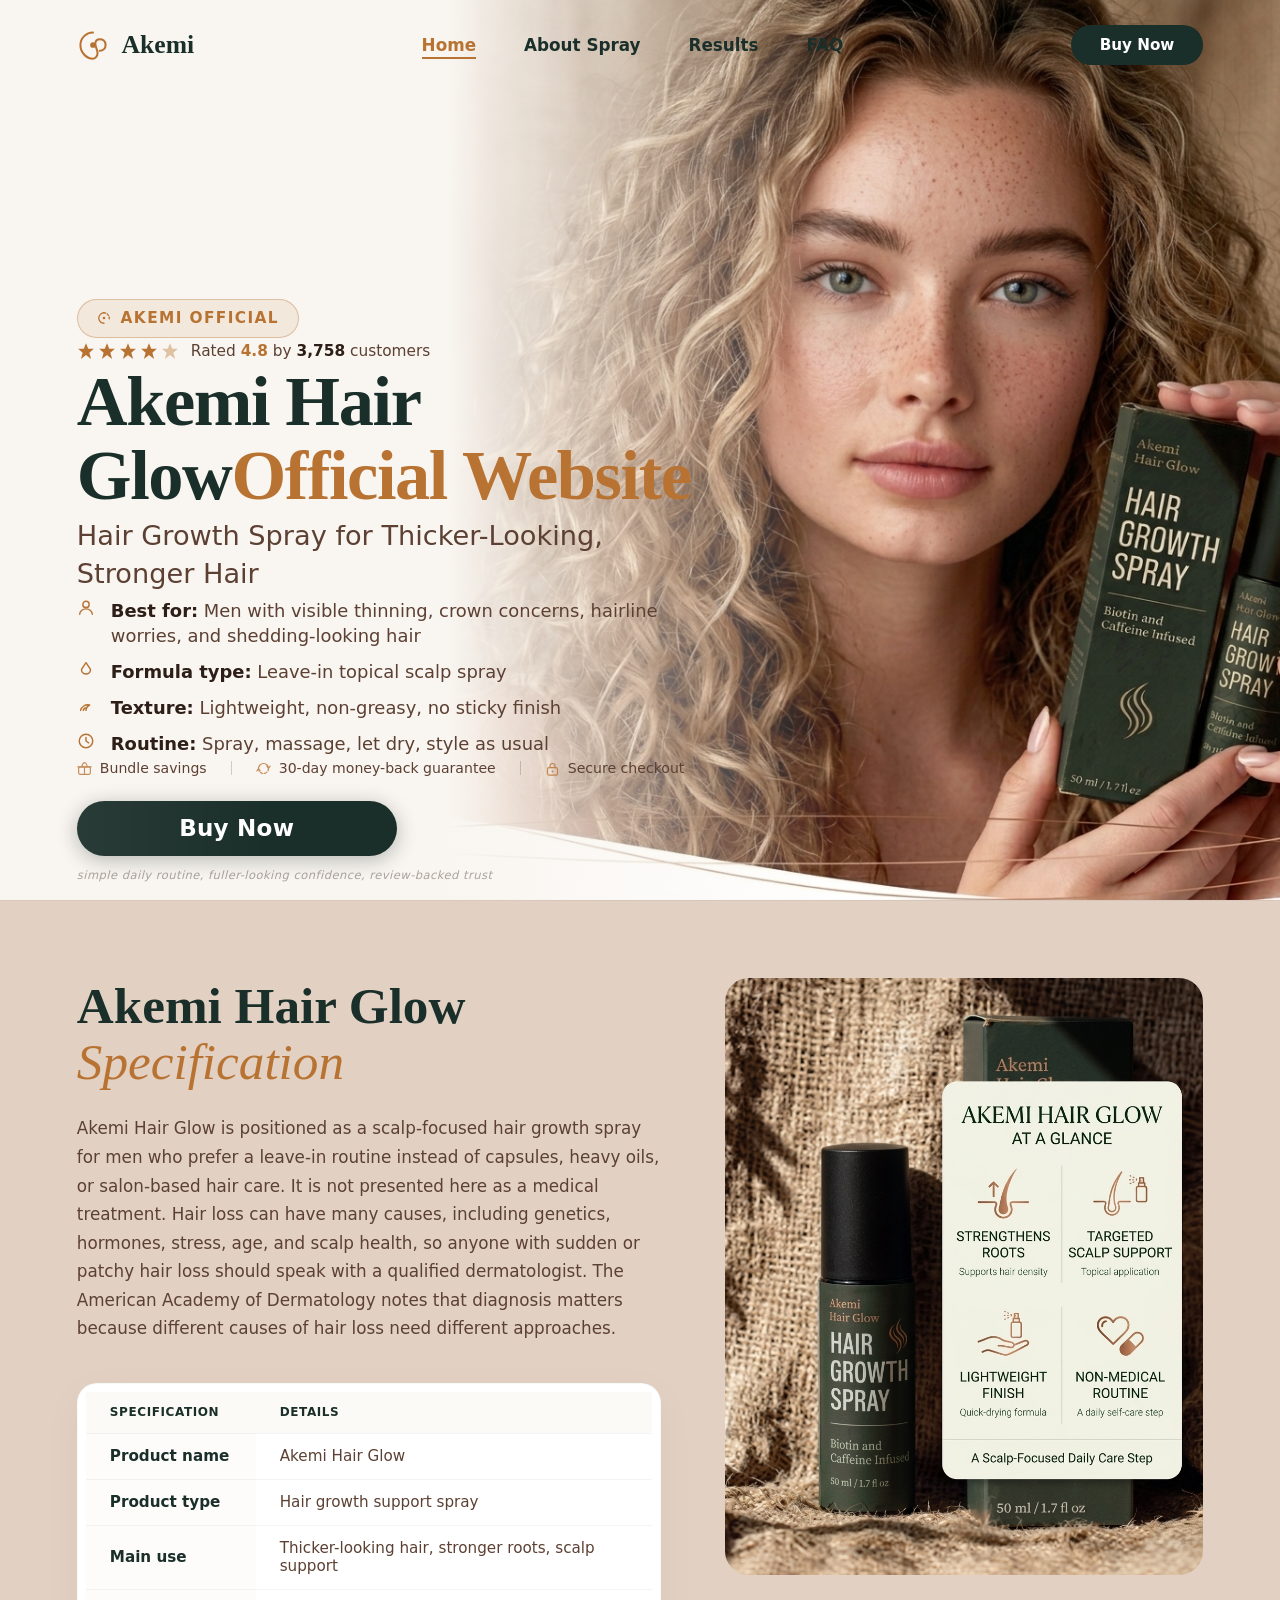
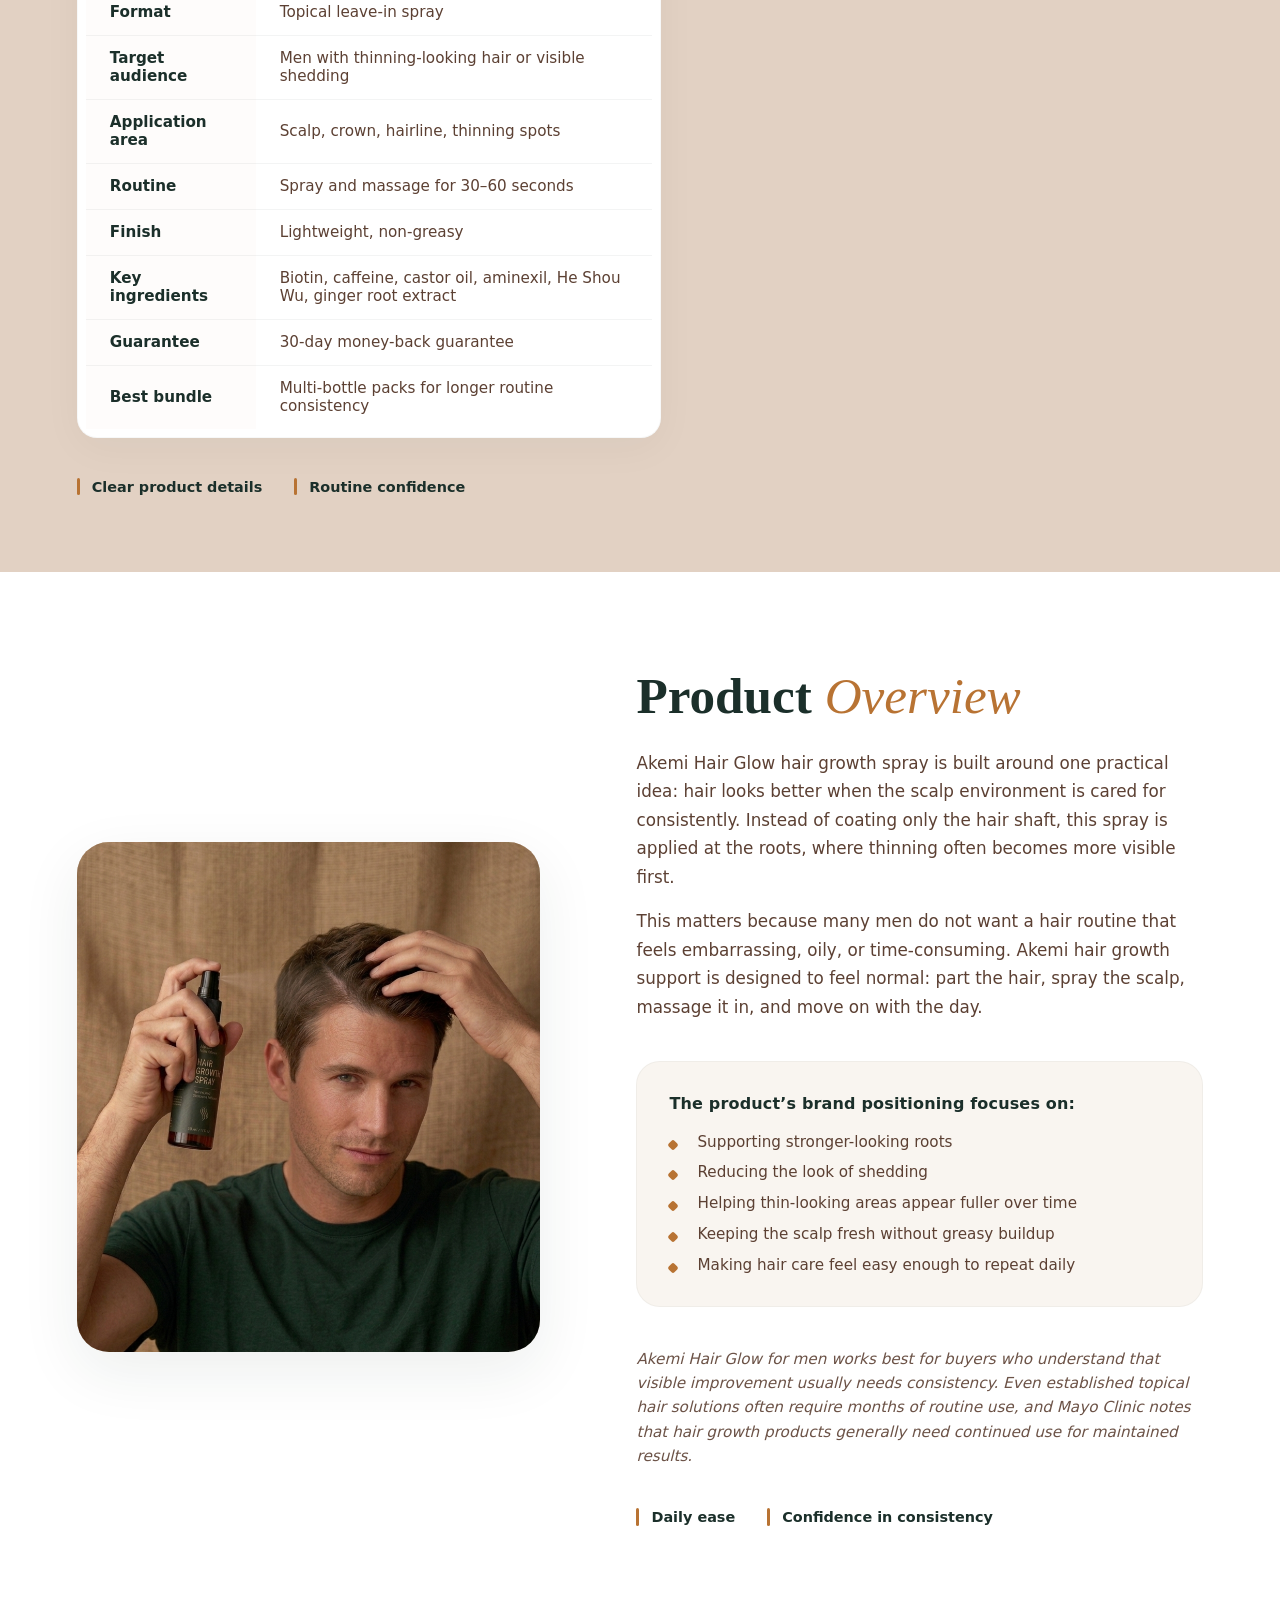
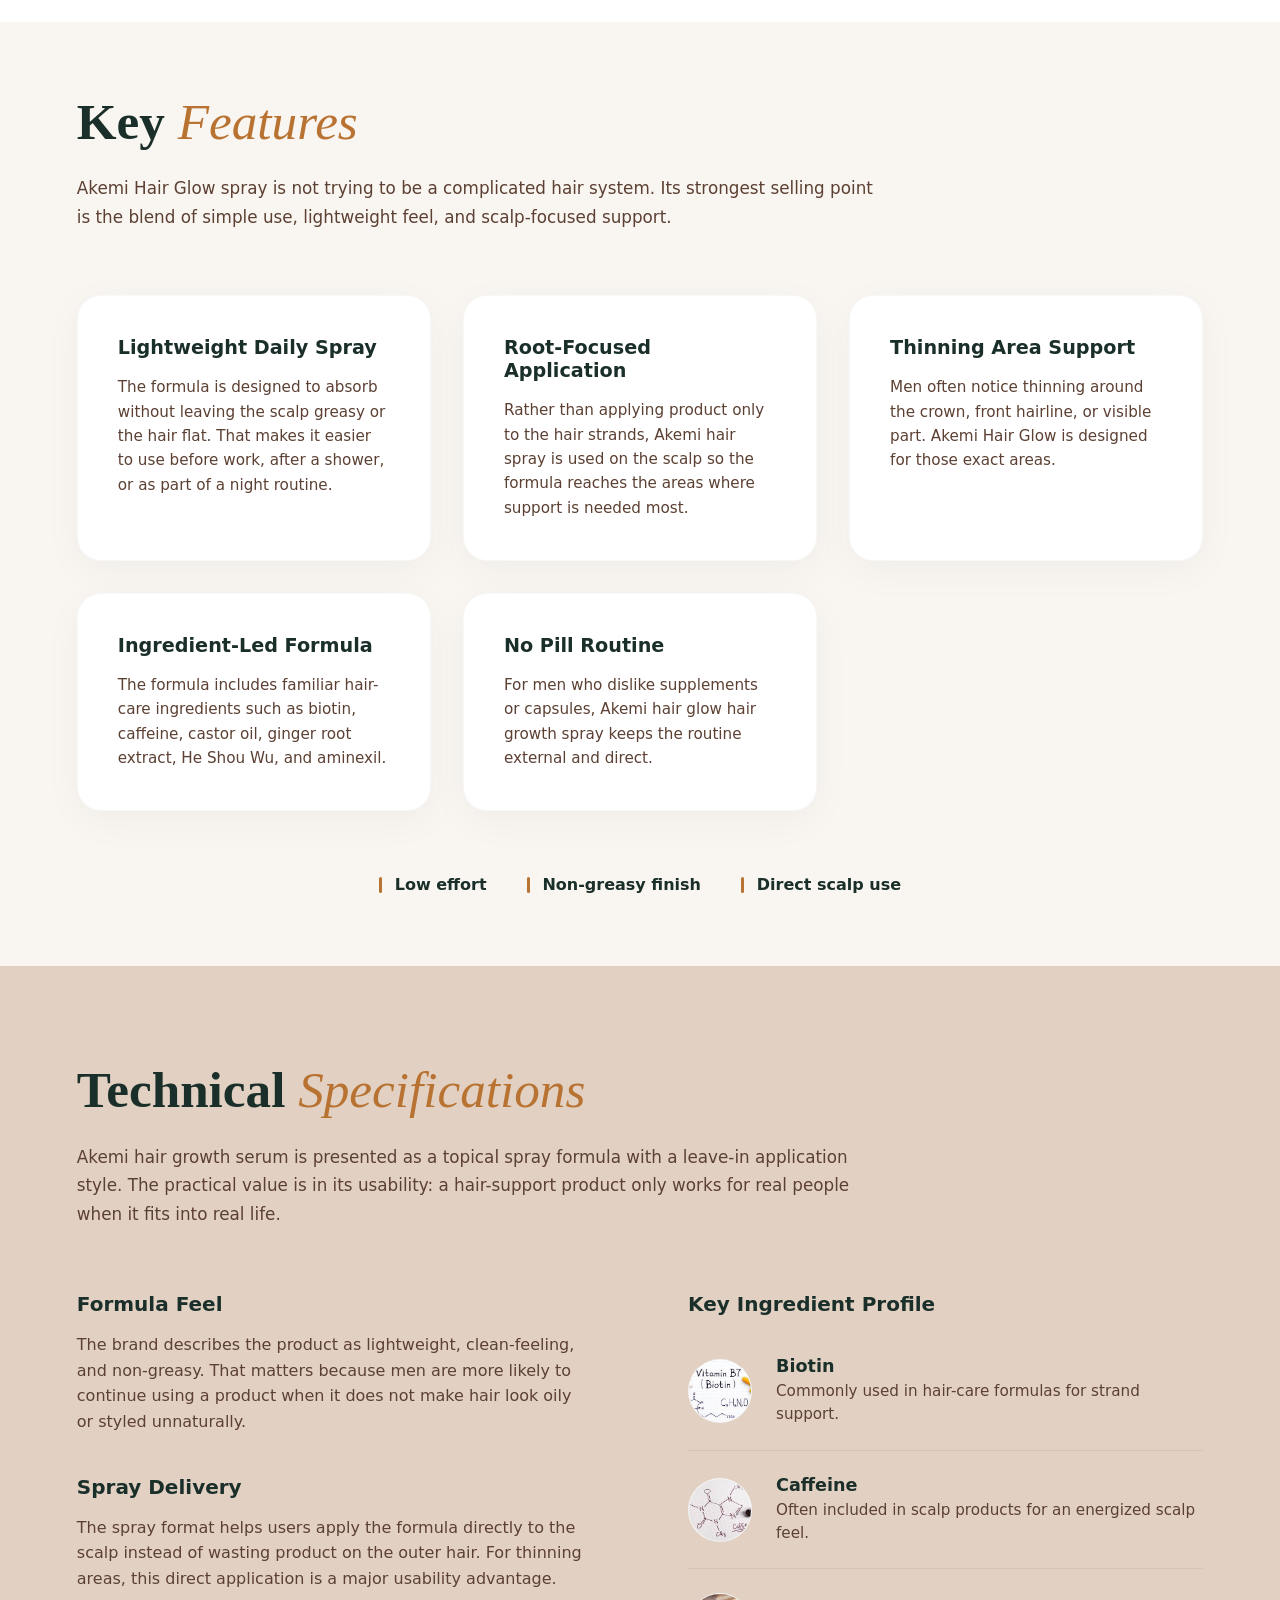
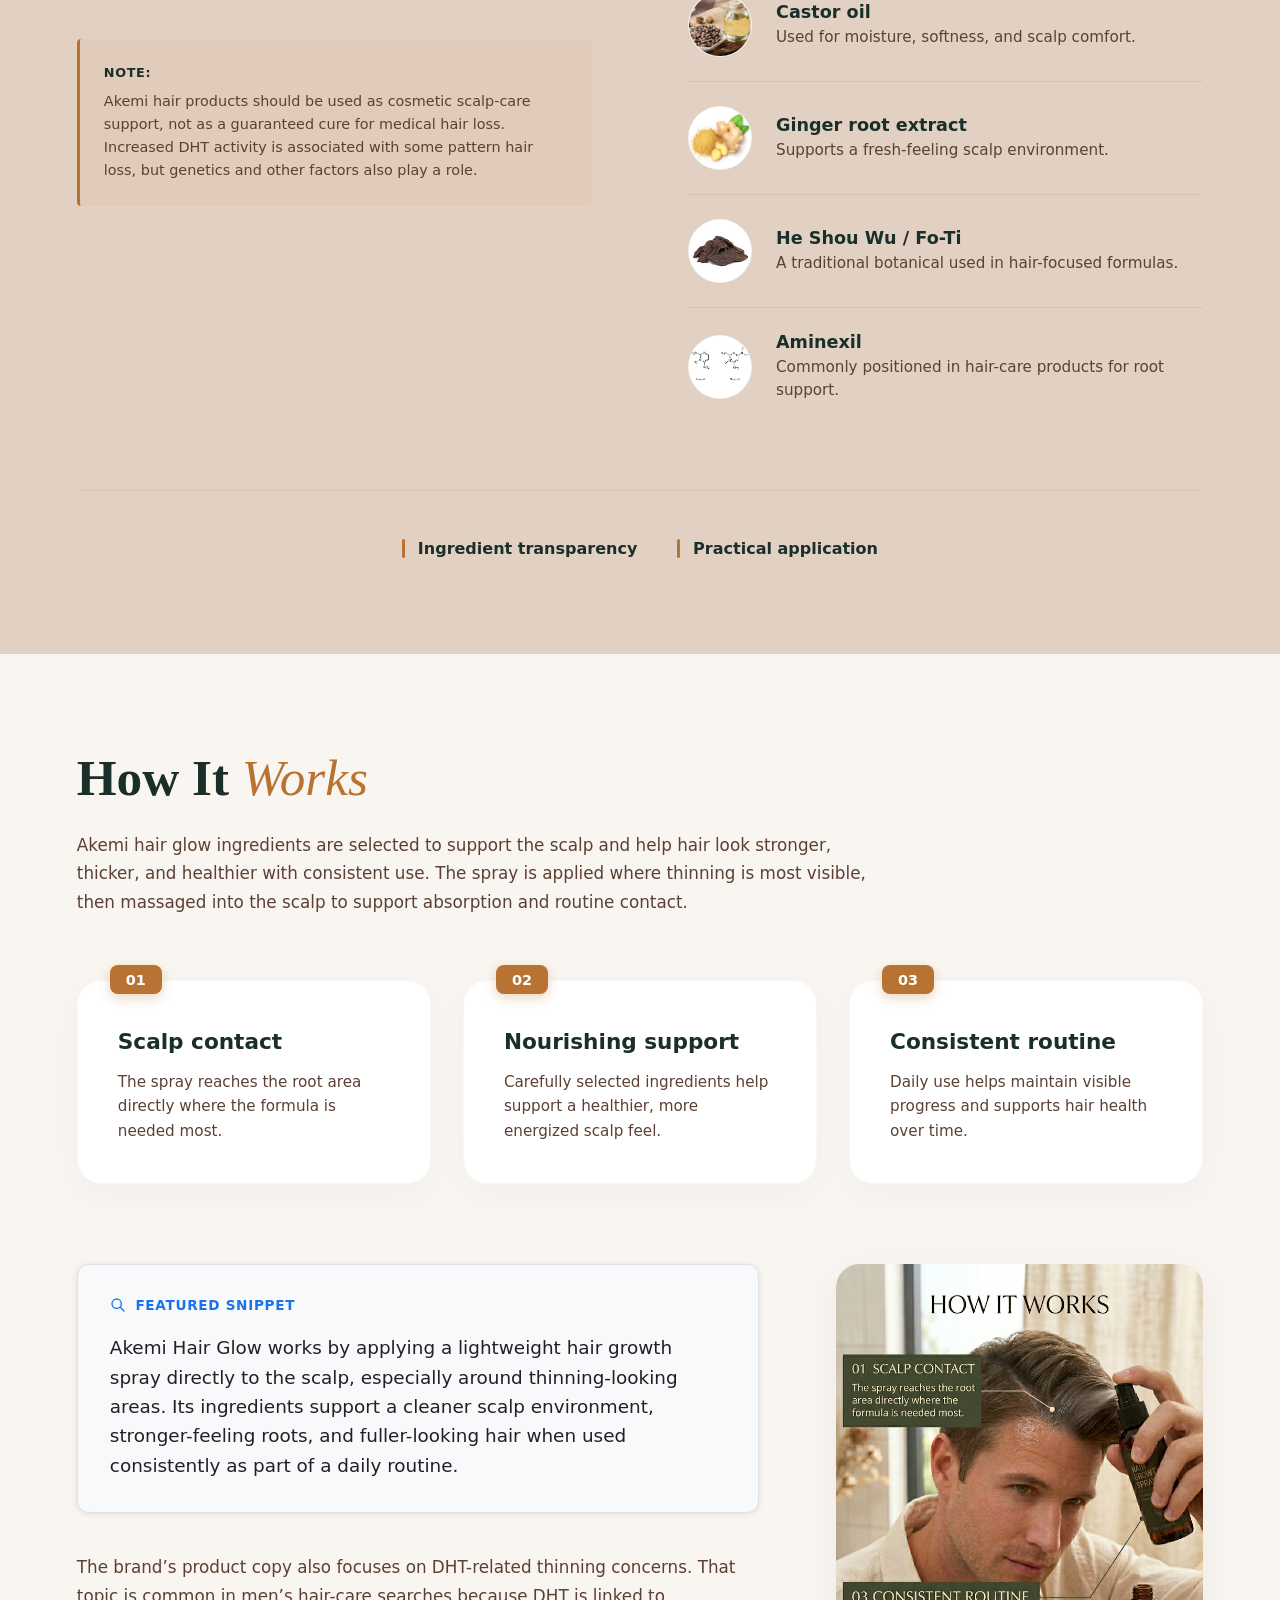
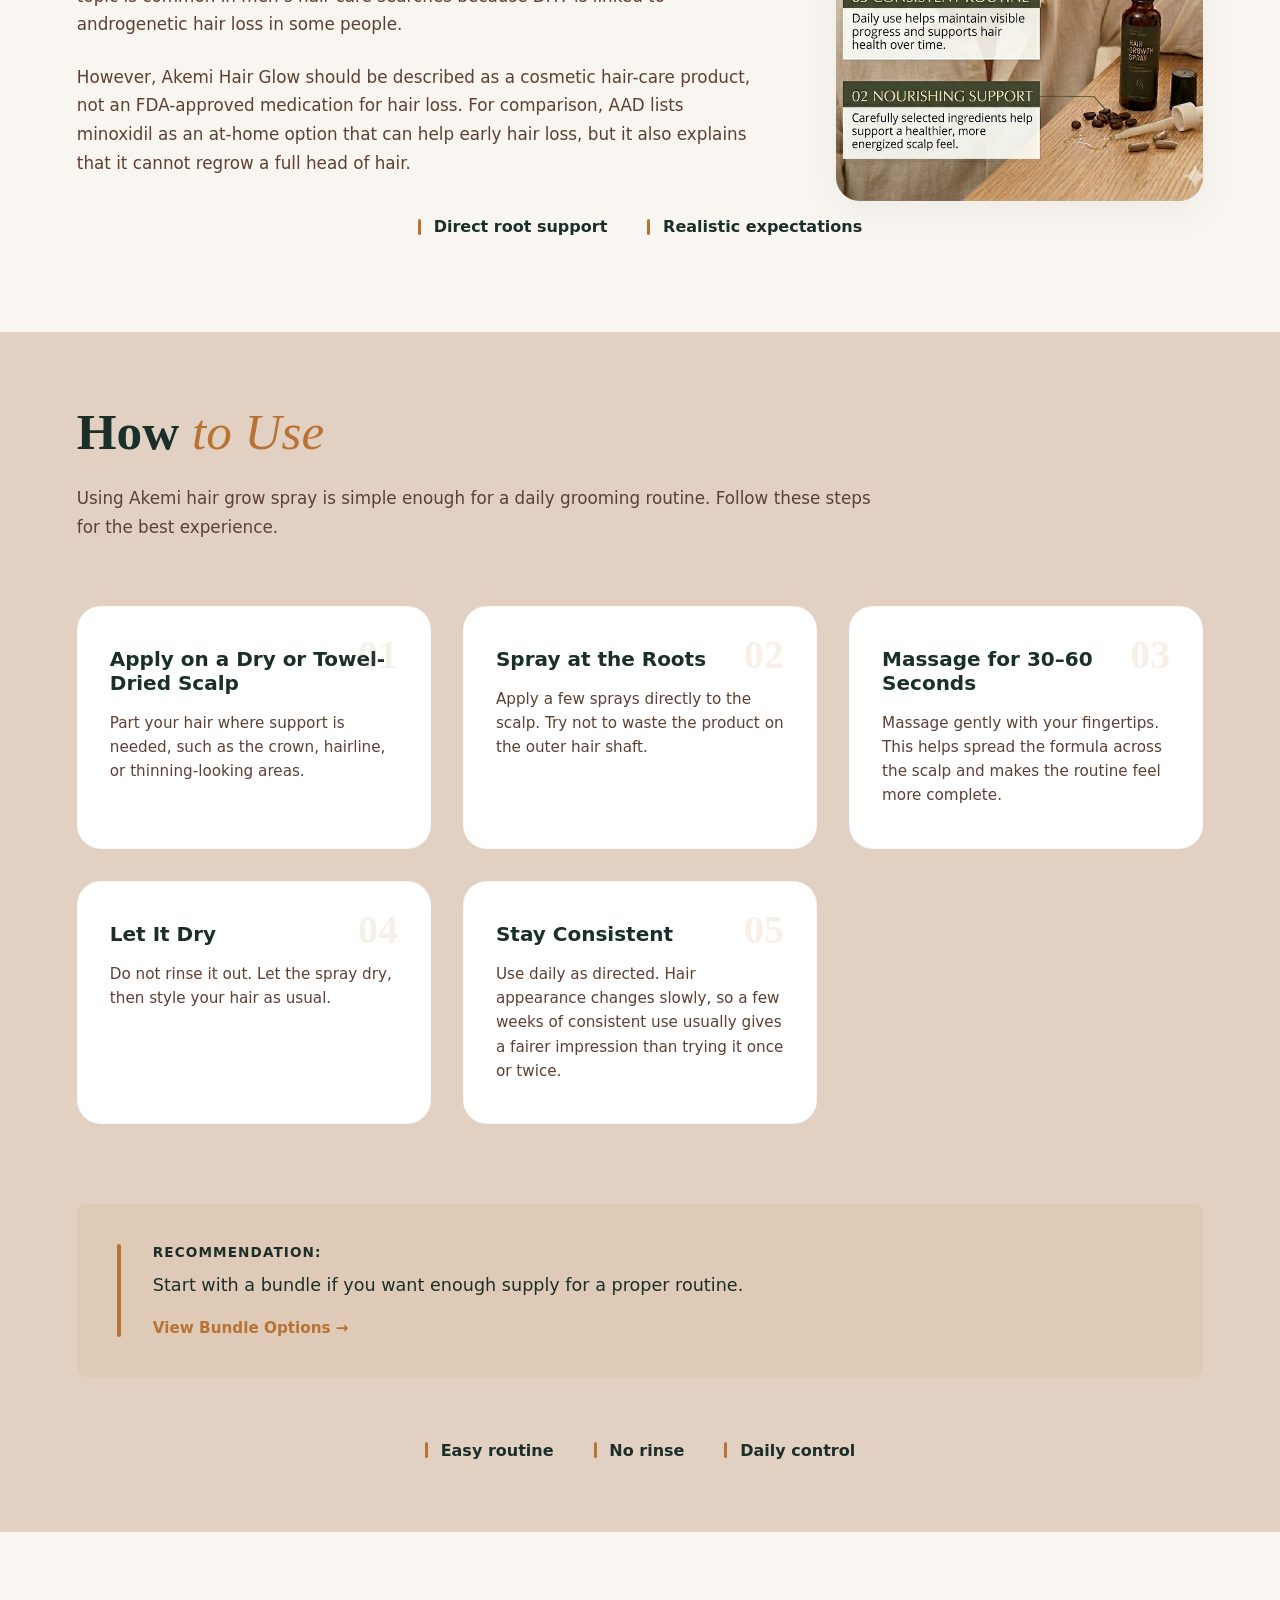
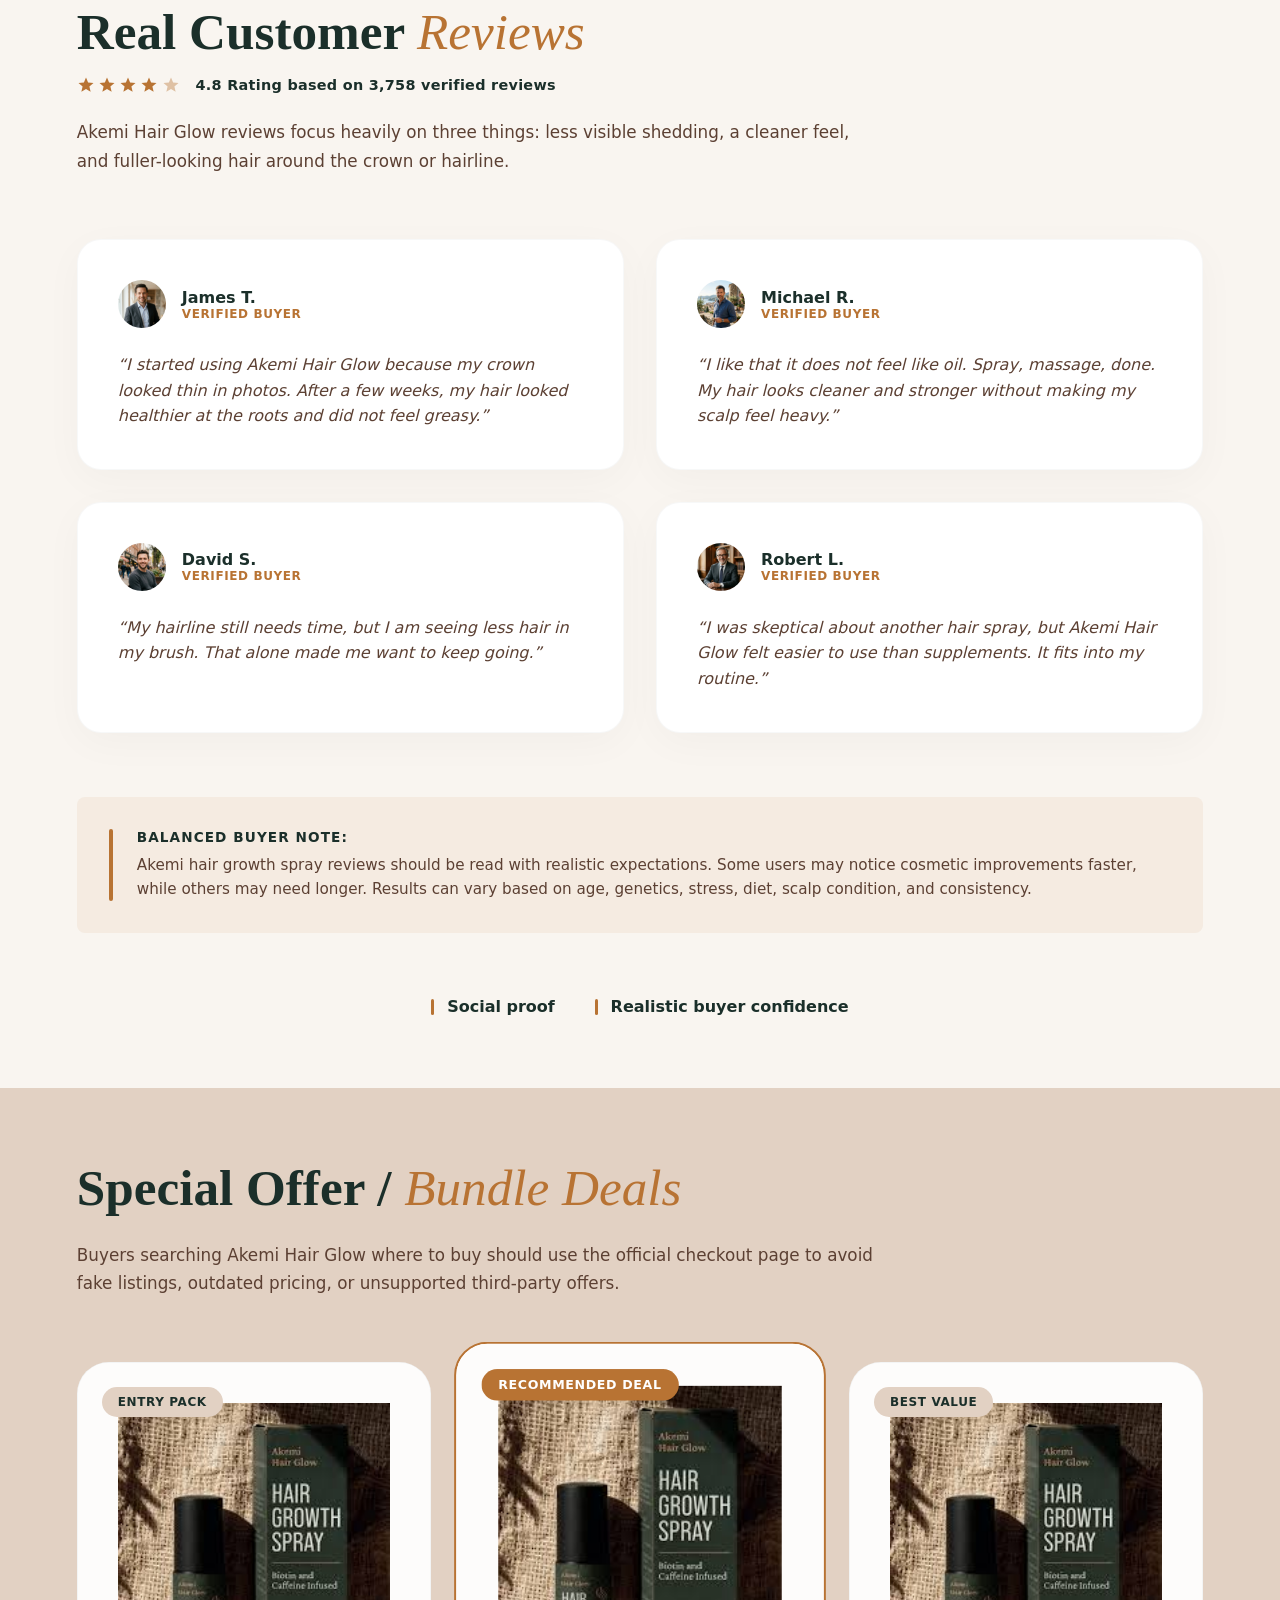
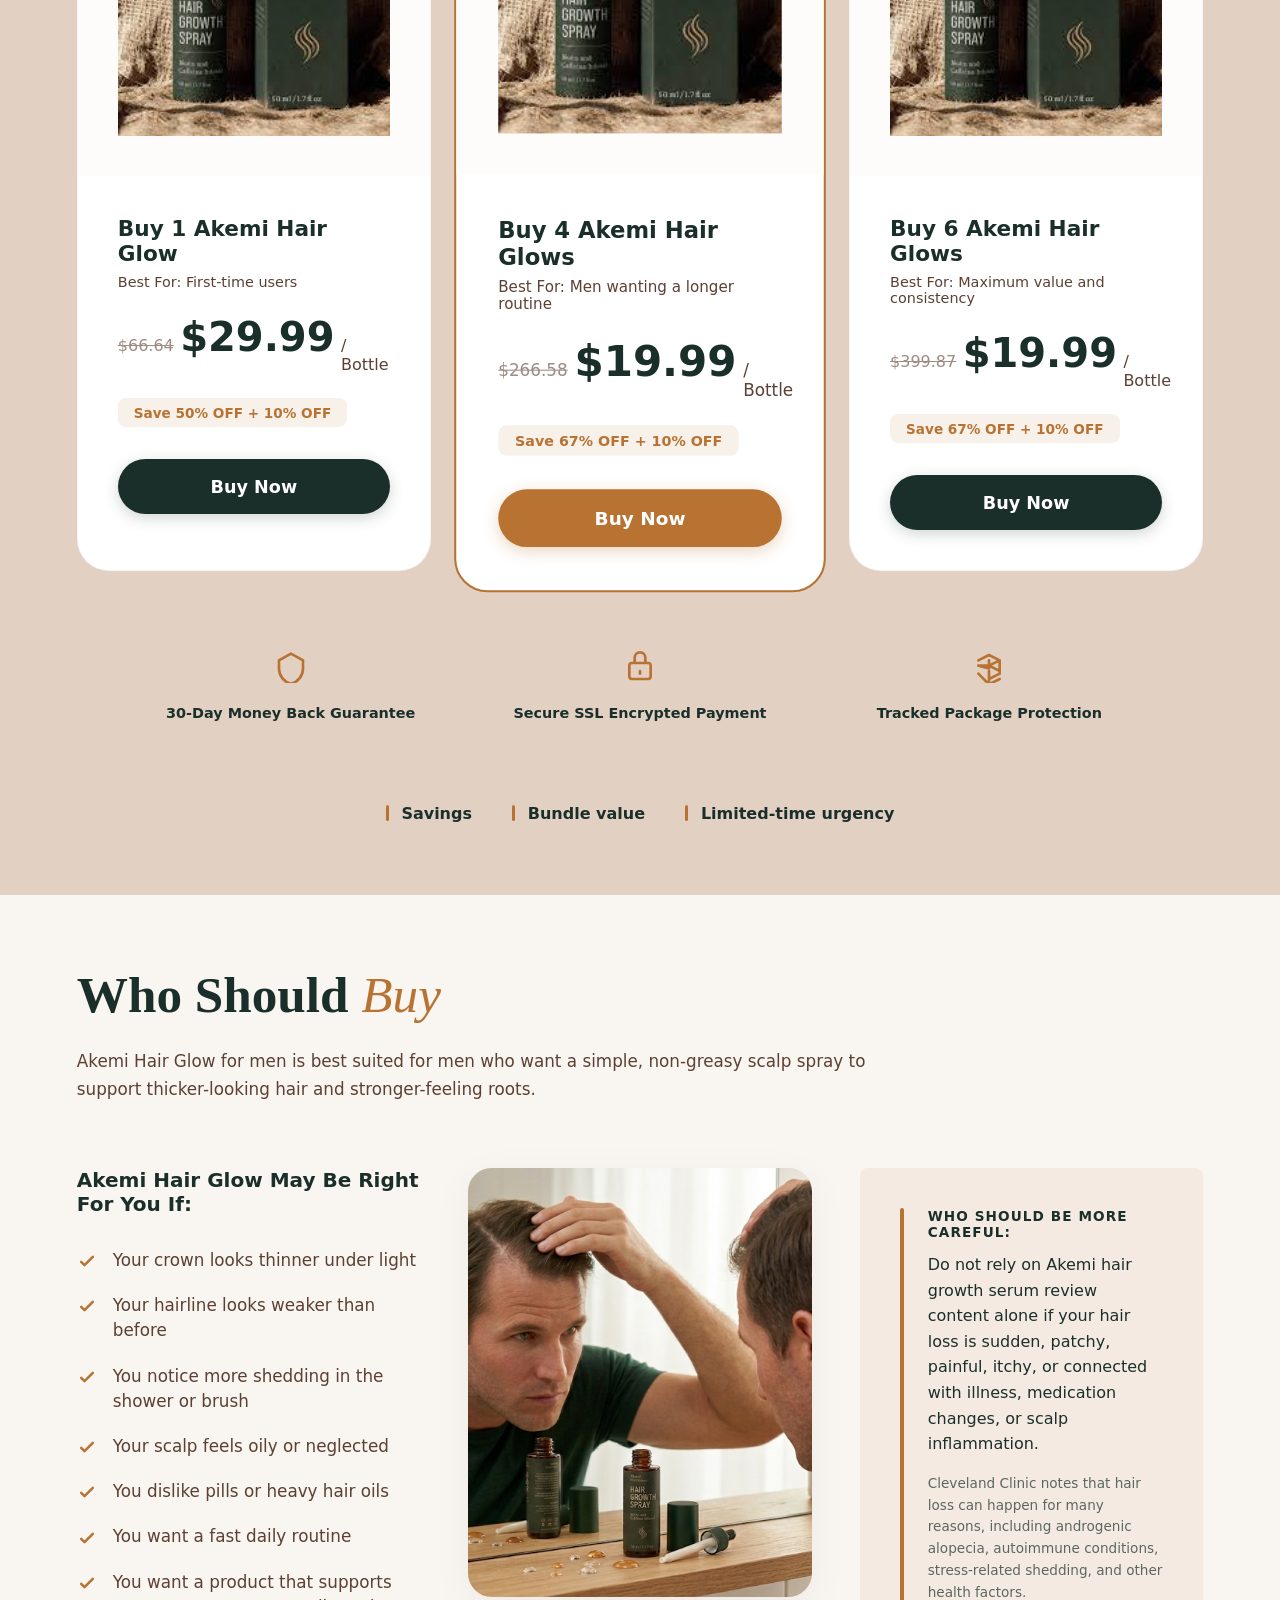
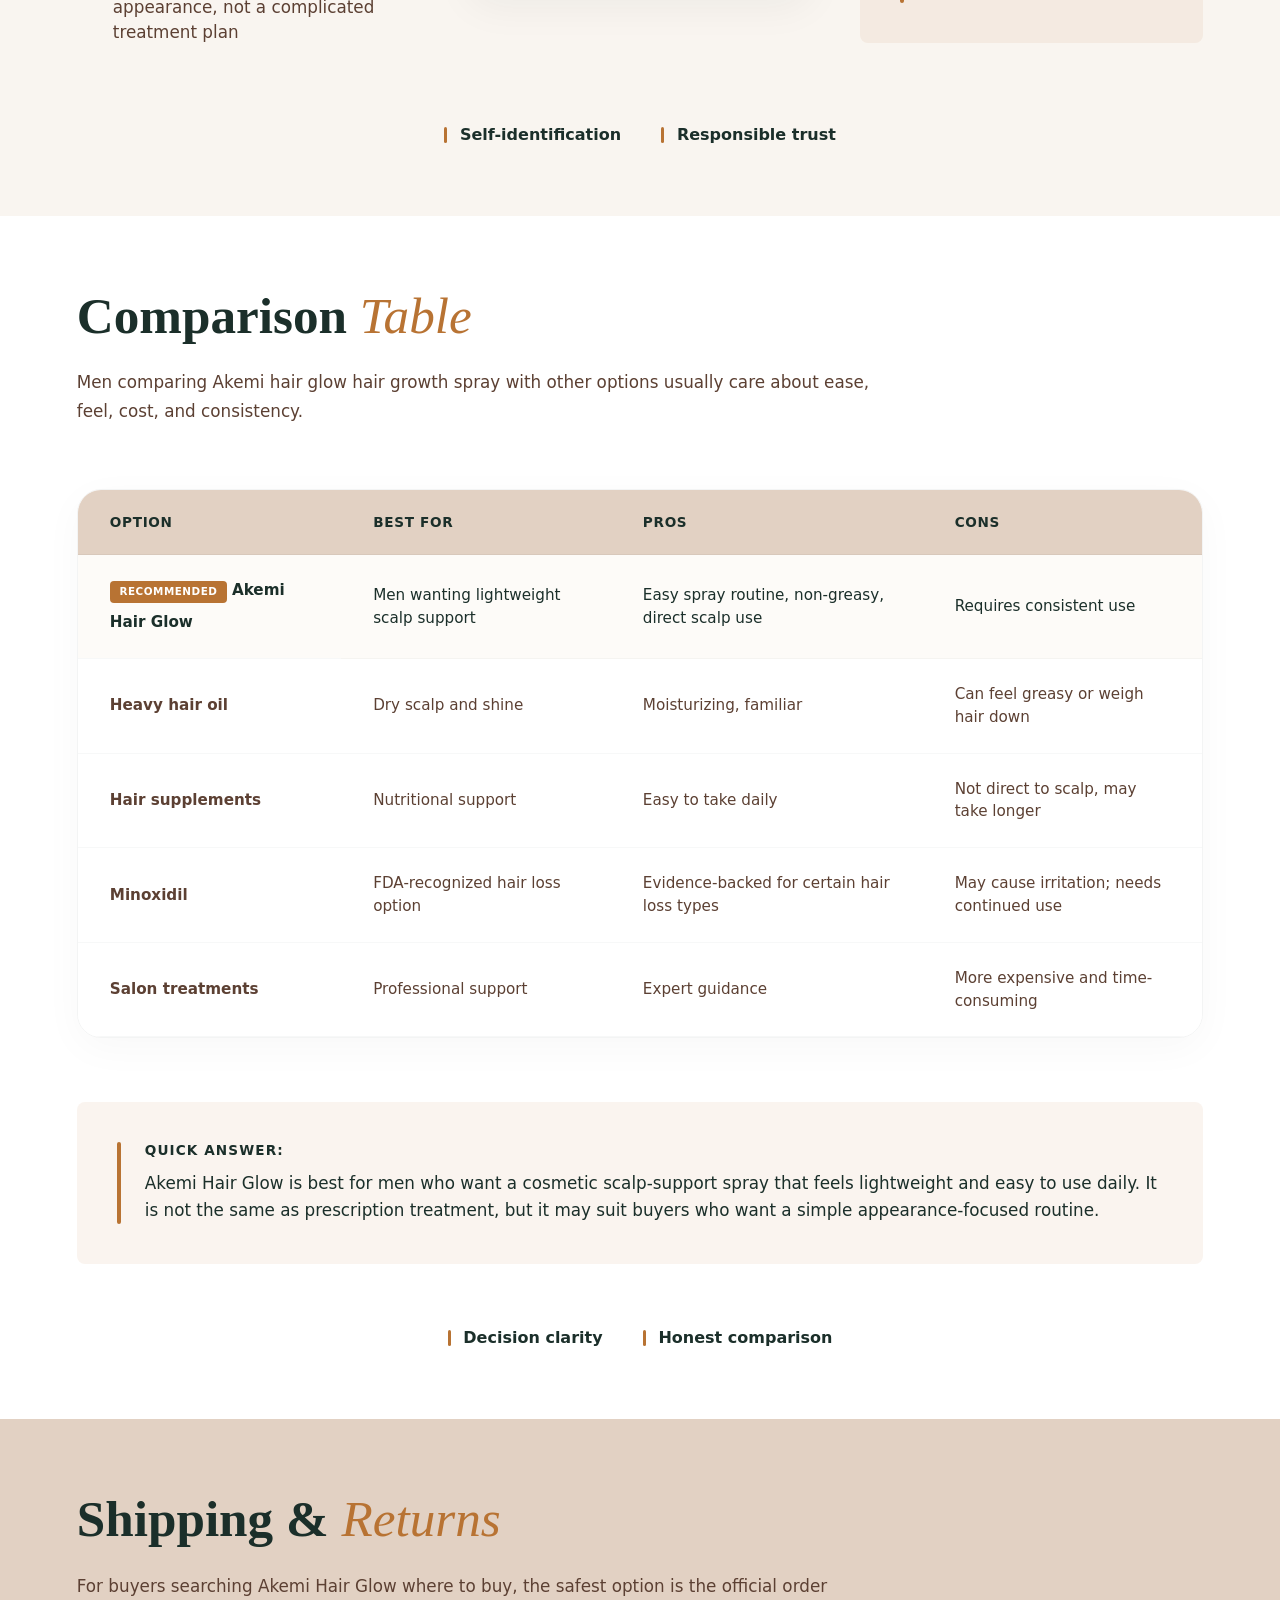
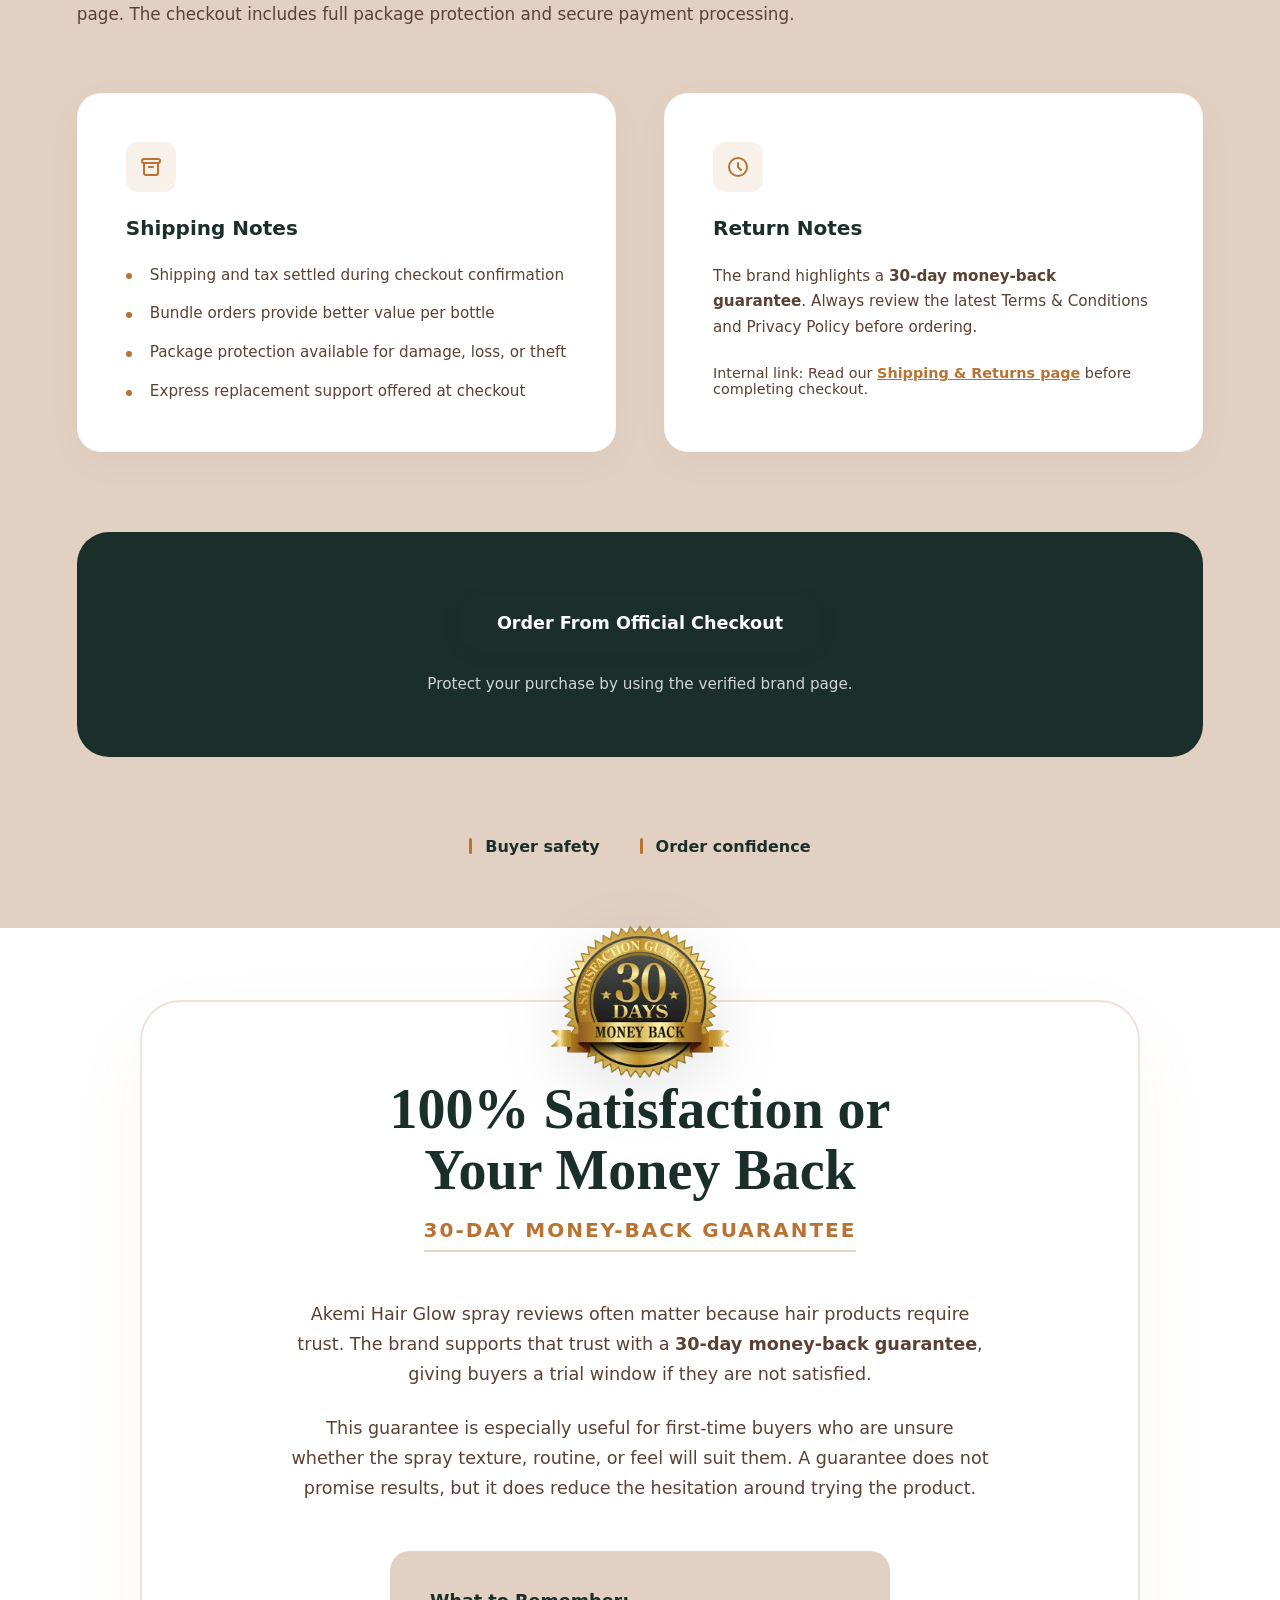
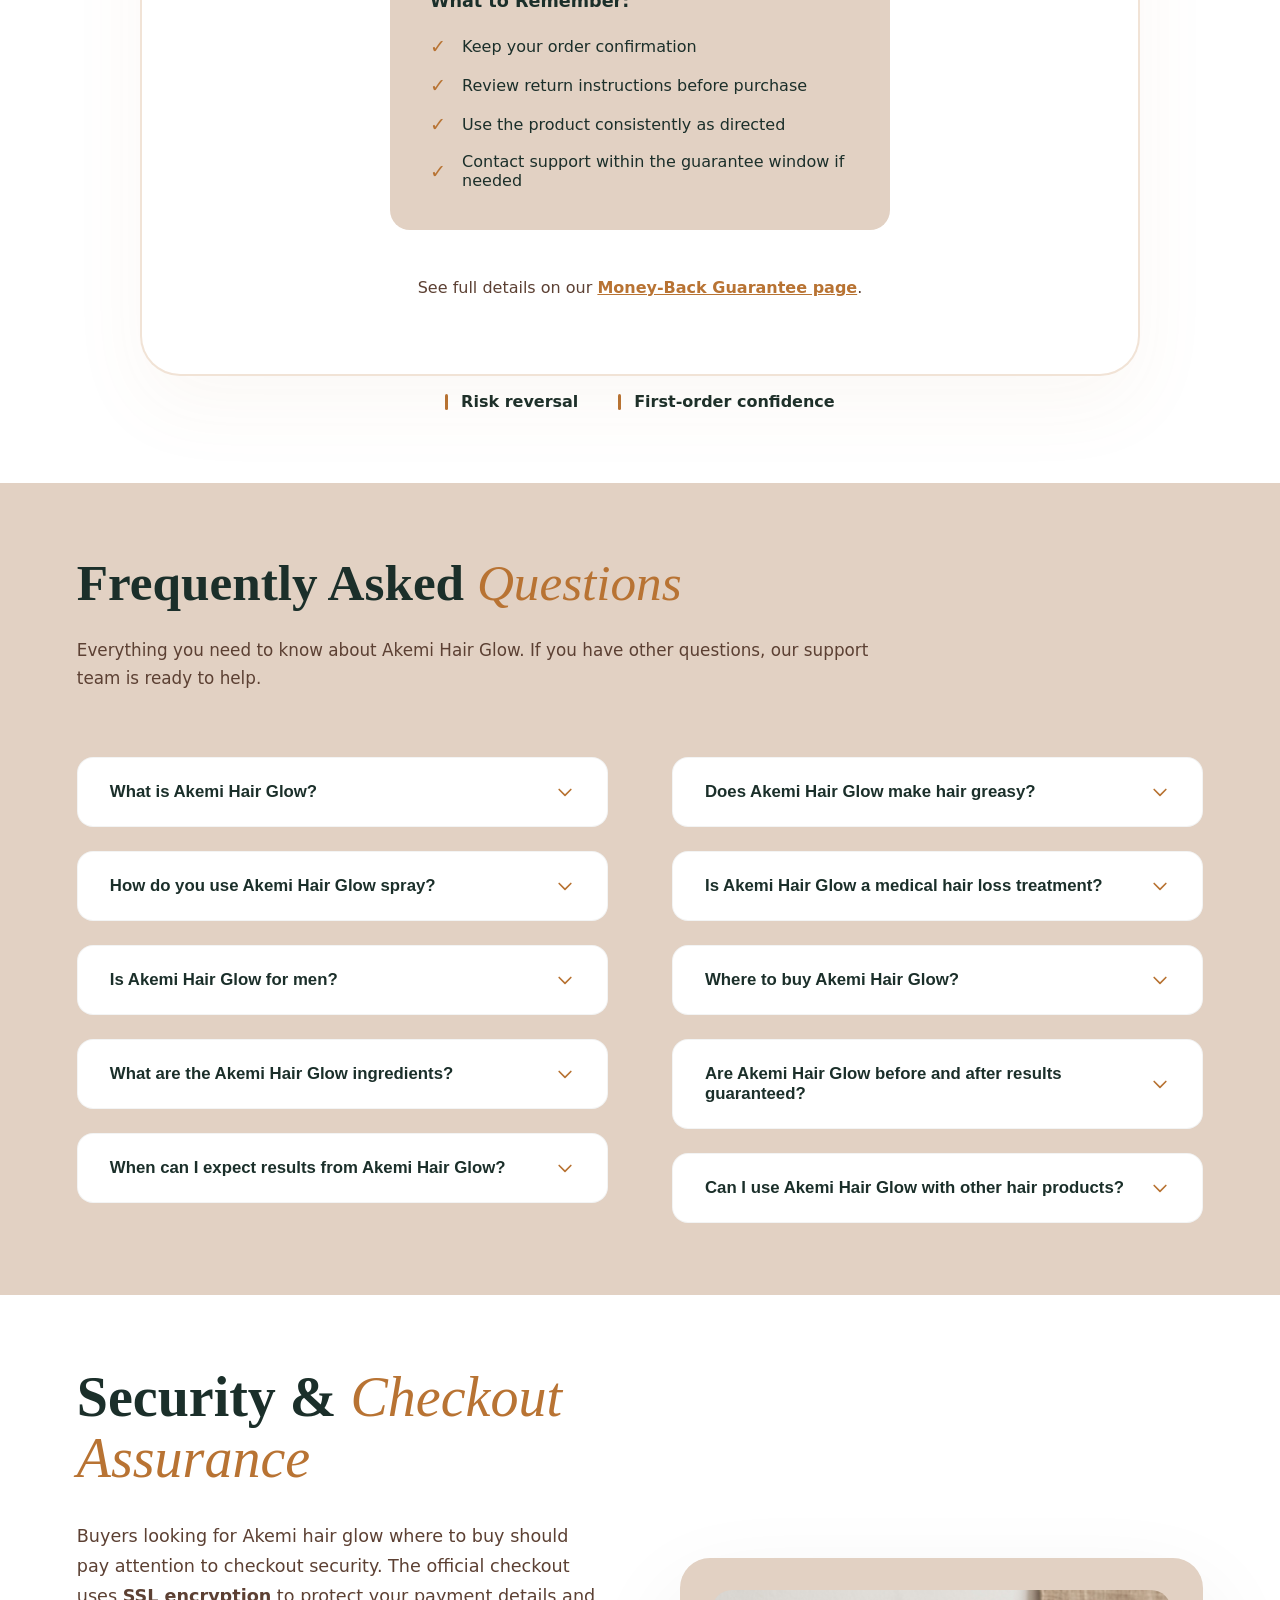
==== commit 8391c7c6: "style: adjust hero headline layout by adding a responsive line break and updating font sizing" ====
--- a/index.html
+++ b/index.html
@@ -331,7 +331,7 @@
       </div>
 
       <h1 class="hero__headline" id="hero-headline">
-        Akemi Hair Glow <span class="hero__headline-accent">Official Website</span>
+        Akemi Hair Glow<br><span class="hero__headline-accent">Official Website</span>
       </h1>
 
       <!-- Tagline below H1 -->
@@ -1869,6 +1869,21 @@
     </div>
   </footer>
 
+  <!-- ── Floating Buy Now Button ─────────────────────── -->
+  <a href="https://secureofficialsite.store/buy-akemi-hair-glow"
+     class="float-cta"
+     id="float-cta"
+     aria-label="Buy Akemi Hair Glow now">
+    <svg class="float-cta__icon" viewBox="0 0 20 20" fill="none" aria-hidden="true"
+         xmlns="http://www.w3.org/2000/svg">
+      <path d="M3 3h2l.4 2M7 13h10l4-8H5.4" stroke="currentColor" stroke-width="1.6"
+            stroke-linecap="round" stroke-linejoin="round"/>
+      <circle cx="7" cy="17" r="1.5" fill="currentColor"/>
+      <circle cx="17" cy="17" r="1.5" fill="currentColor"/>
+    </svg>
+    Buy Now
+  </a>
+
   <script src="script.js"></script>
 </body>
 
--- a/style.css
+++ b/style.css
@@ -539,6 +539,11 @@
   color: var(--c-accent);
 }
 
+/* Hide br on desktop — show only on mobile */
+.hero__headline br {
+  display: none;
+}
+
 /* Tagline below H1 */
 .hero__tagline {
   font-size: clamp(1.1rem, 2.2vw, 1.7rem);
@@ -743,7 +748,7 @@
   .hero__content {
     width: 100%;
     justify-content: flex-end;
-    padding: 70px 1.5rem 1rem;
+    padding: 48px 1.5rem 1rem;
     /* Semi-transparent overlay so image shows through */
     background: linear-gradient(to top,
         rgba(249, 245, 240, 0.97) 55%,
@@ -760,11 +765,11 @@
   }
 
   .hero__headline {
-    font-size: clamp(2.6rem, 10vw, 3.8rem);
-  }
-
-  .hero__desc {
-    display: none;
+    font-size: clamp(2rem, 8.5vw, 2.8rem);
+  }
+
+  .hero__headline br {
+    display: block;
   }
 
   /* condensed on mobile */
@@ -798,6 +803,67 @@
   .hero__offer {
     gap: 0.4rem;
   }
+}
+
+/* ── FLOATING BUY NOW BUTTON ─────────────────────────────── */
+.float-cta {
+  position: fixed;
+  bottom: 1.5rem;
+  right: 1.5rem;
+  z-index: 500;
+  display: inline-flex;
+  align-items: center;
+  gap: 0.5rem;
+  background: var(--c-primary);
+  color: var(--c-white);
+  font-family: var(--font-body);
+  font-size: 1rem;
+  font-weight: 700;
+  padding: 0.85rem 1.6rem;
+  border-radius: 9999px;
+  box-shadow: 0 6px 28px rgba(27, 47, 42, 0.38);
+  text-decoration: none;
+  opacity: 0;
+  transform: translateY(20px) scale(0.92);
+  pointer-events: none;
+  transition: opacity 0.4s var(--ease), transform 0.4s var(--ease),
+              background 0.25s var(--ease), box-shadow 0.25s var(--ease);
+  overflow: hidden;
+}
+
+.float-cta.is-visible {
+  opacity: 1;
+  transform: translateY(0) scale(1);
+  pointer-events: auto;
+}
+
+.float-cta:hover {
+  background: var(--c-accent);
+  box-shadow: 0 10px 36px rgba(184, 115, 51, 0.45);
+  transform: translateY(-2px) scale(1);
+}
+
+.float-cta__icon {
+  width: 18px;
+  height: 18px;
+  flex-shrink: 0;
+}
+
+/* Shine sweep on float button */
+.float-cta::after {
+  content: '';
+  position: absolute;
+  top: 0;
+  left: -100%;
+  width: 50%;
+  height: 100%;
+  background: linear-gradient(to right,
+      rgba(255,255,255,0) 0%,
+      rgba(255,255,255,0.35) 50%,
+      rgba(255,255,255,0) 100%);
+  transform: skewX(-25deg);
+  animation: shine 4s infinite;
+  pointer-events: none;
 }
 
 
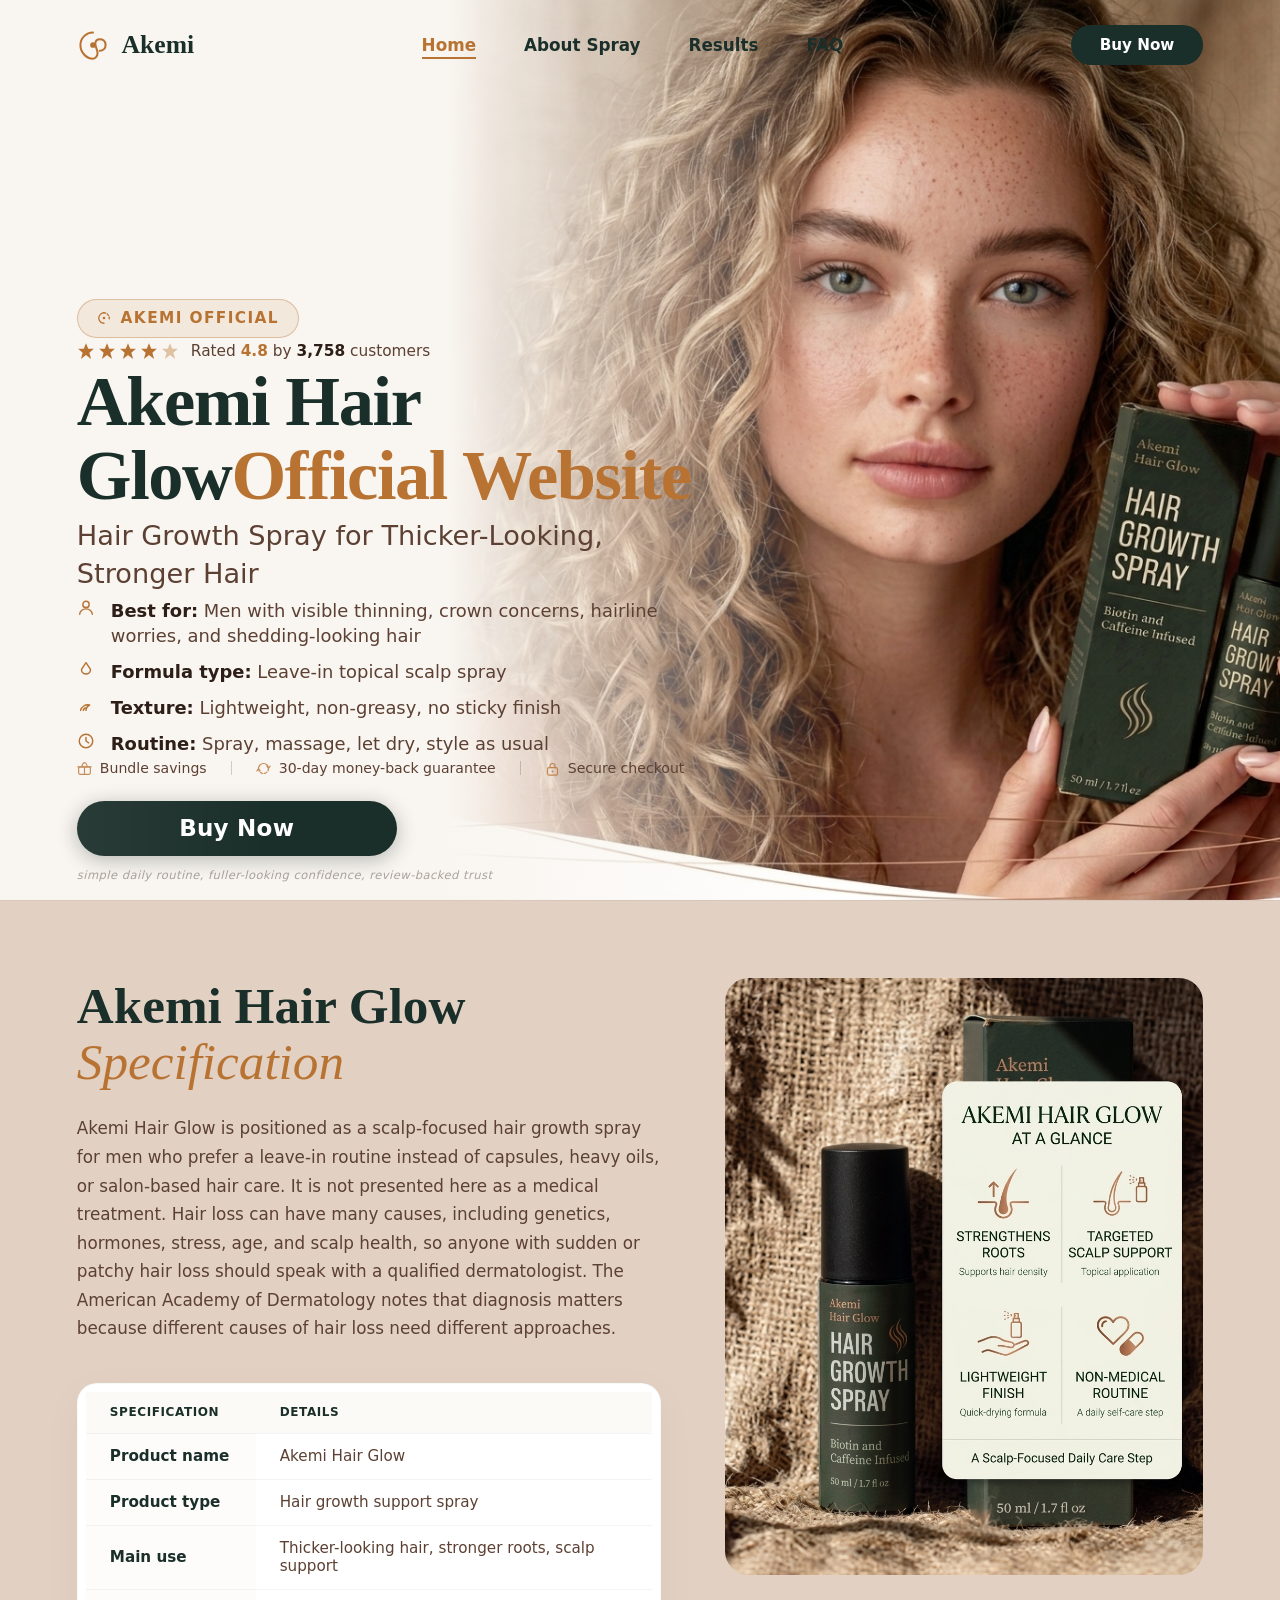
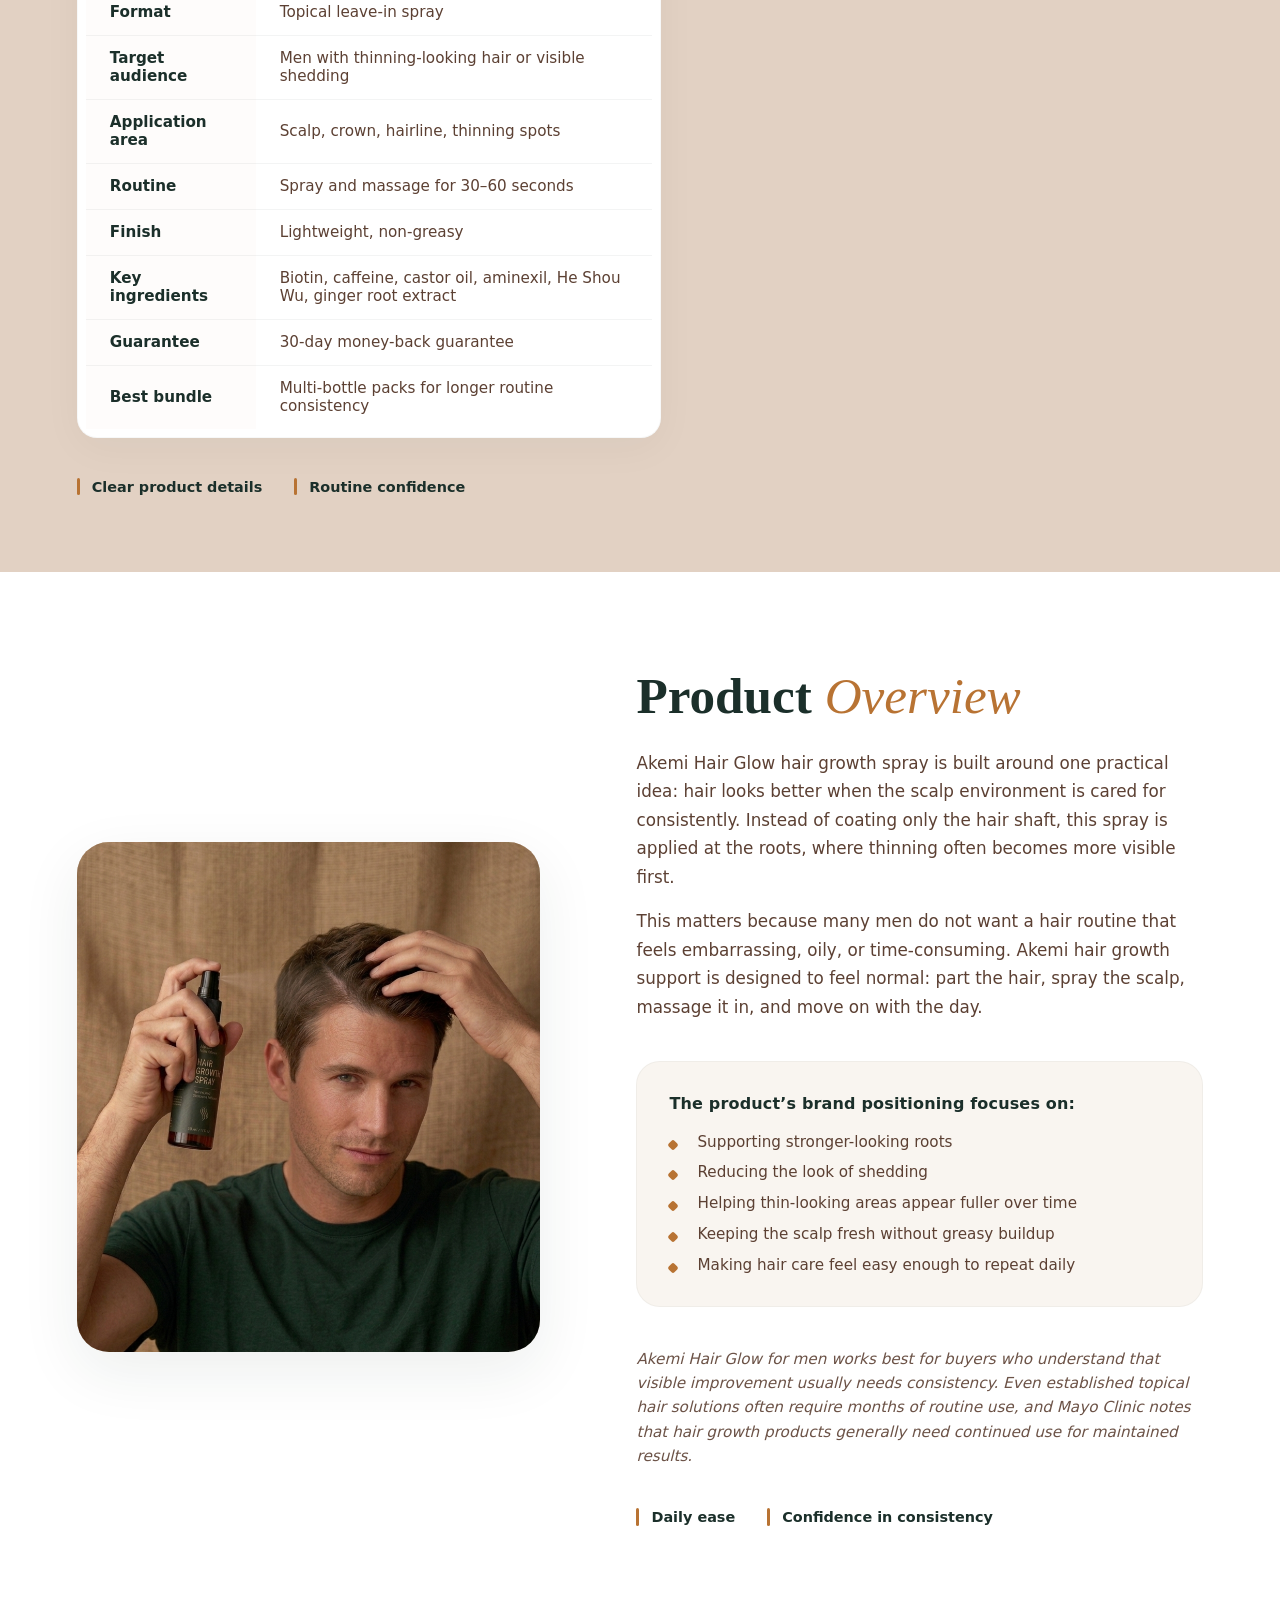
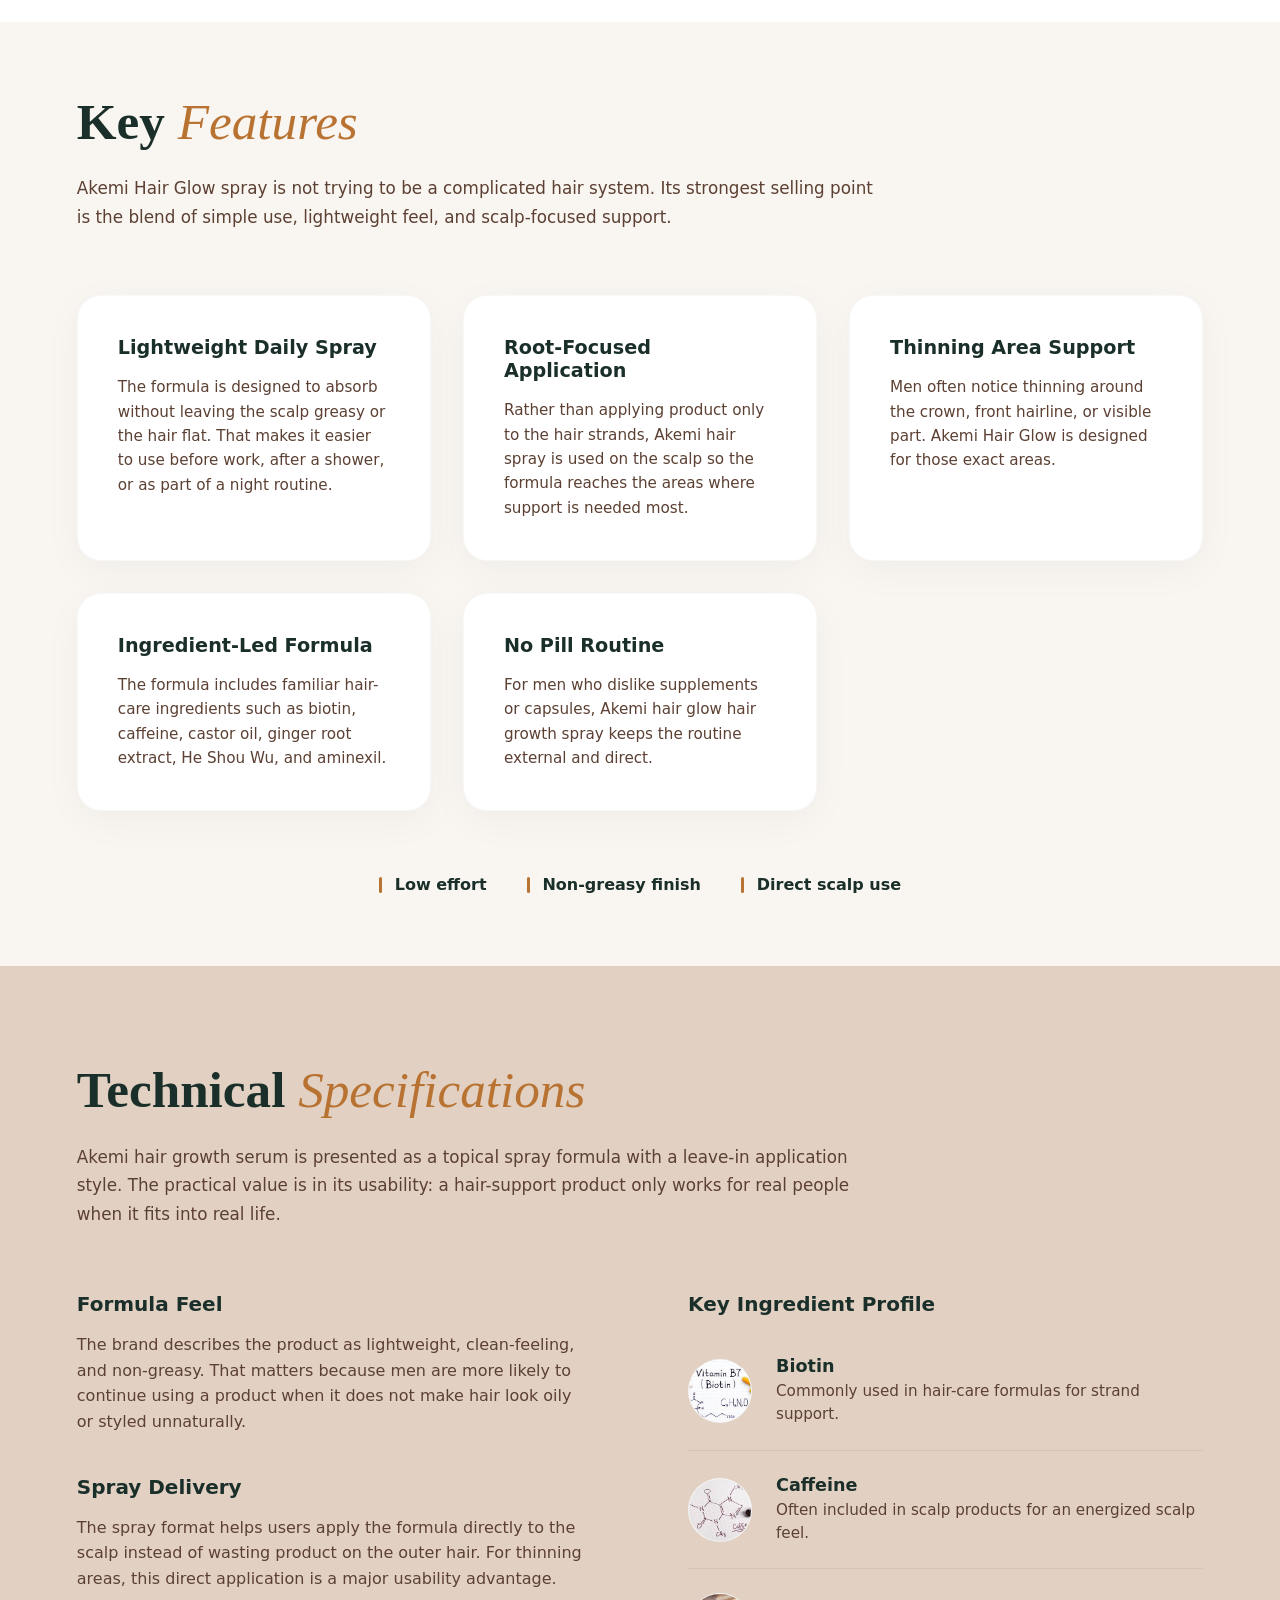
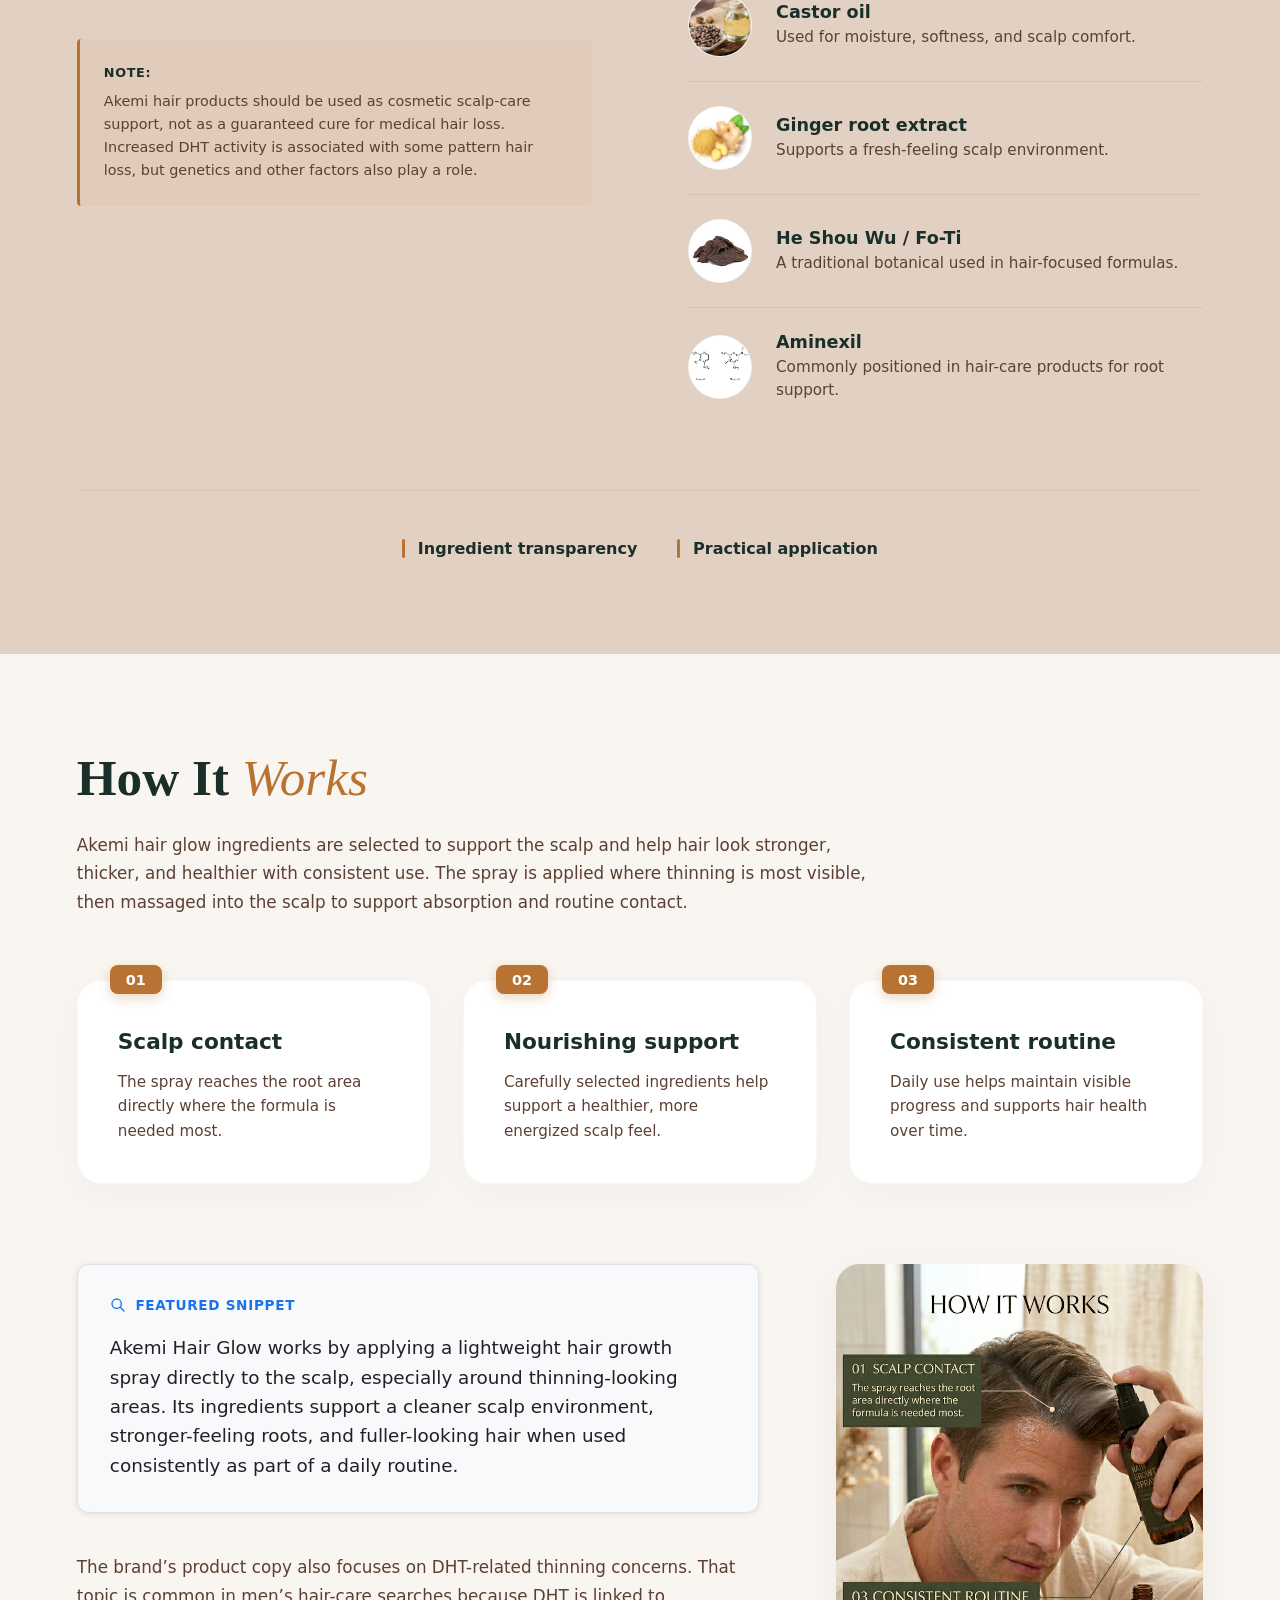
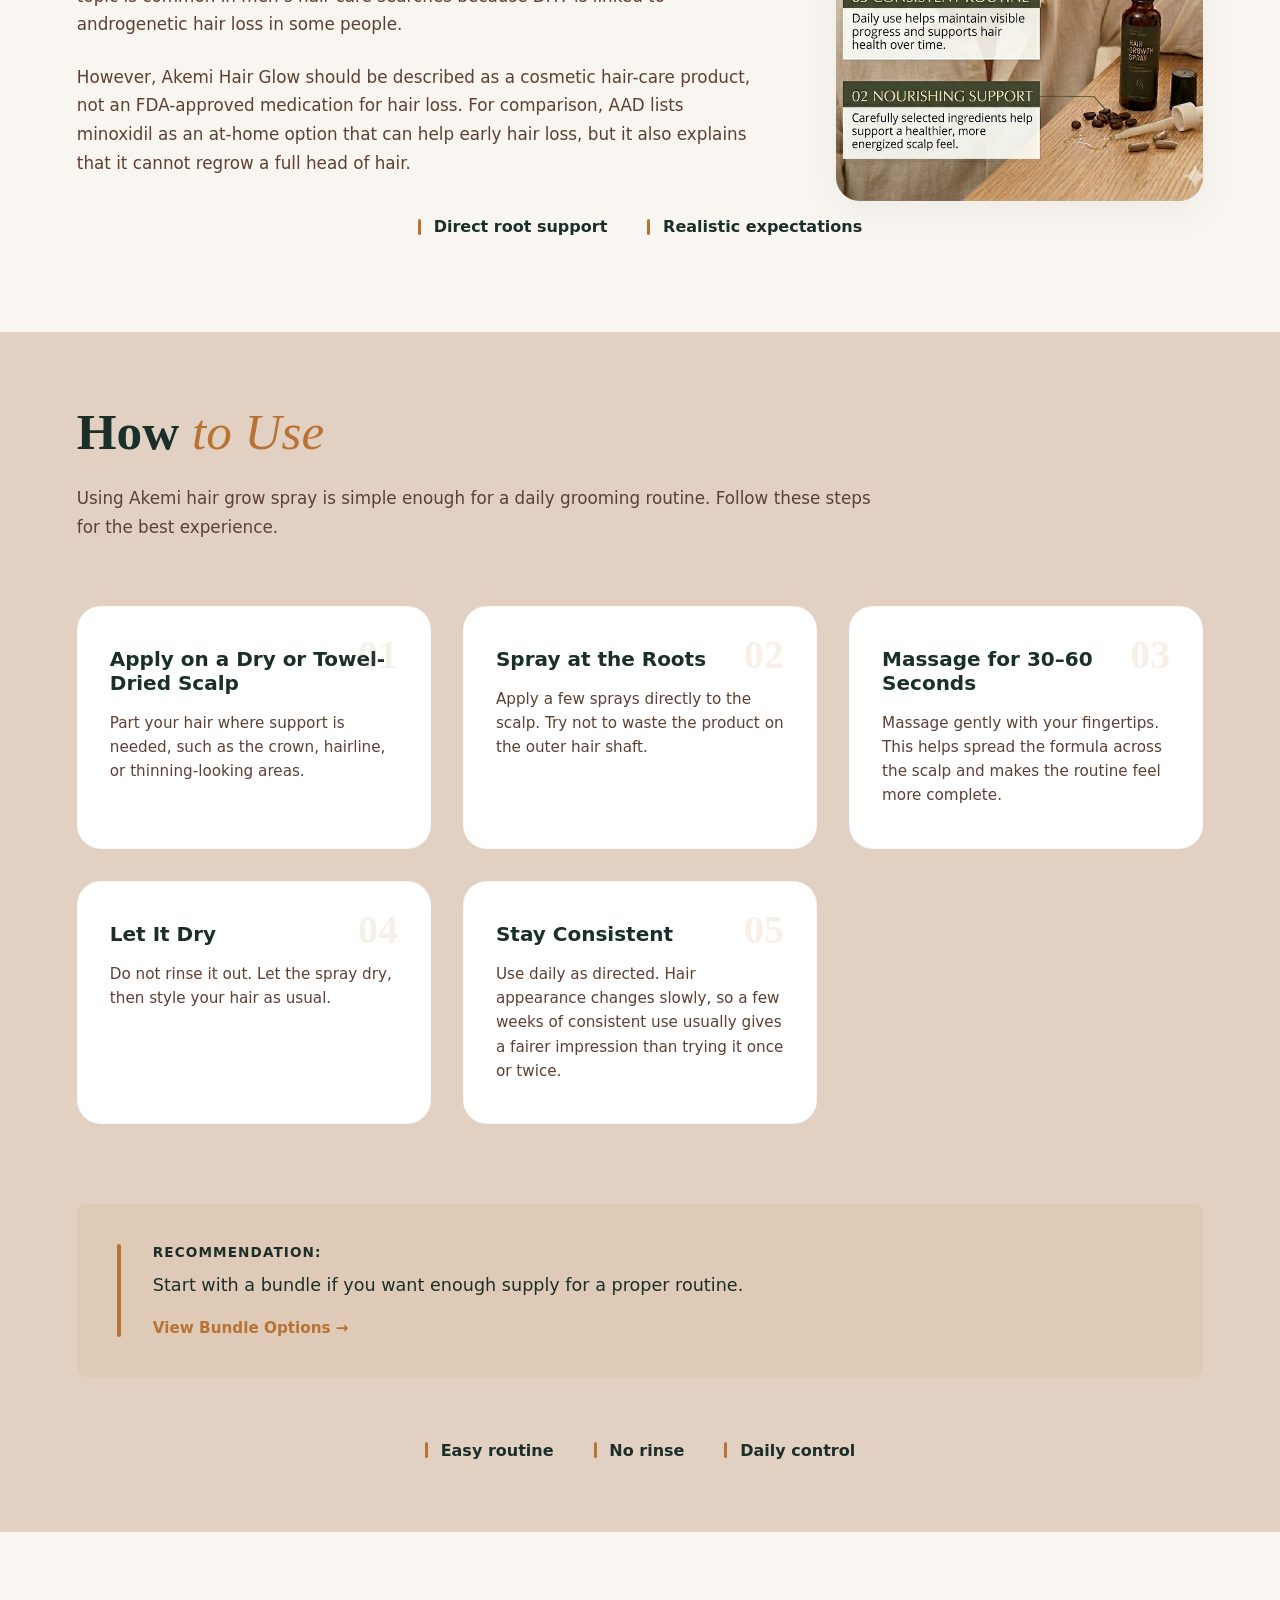
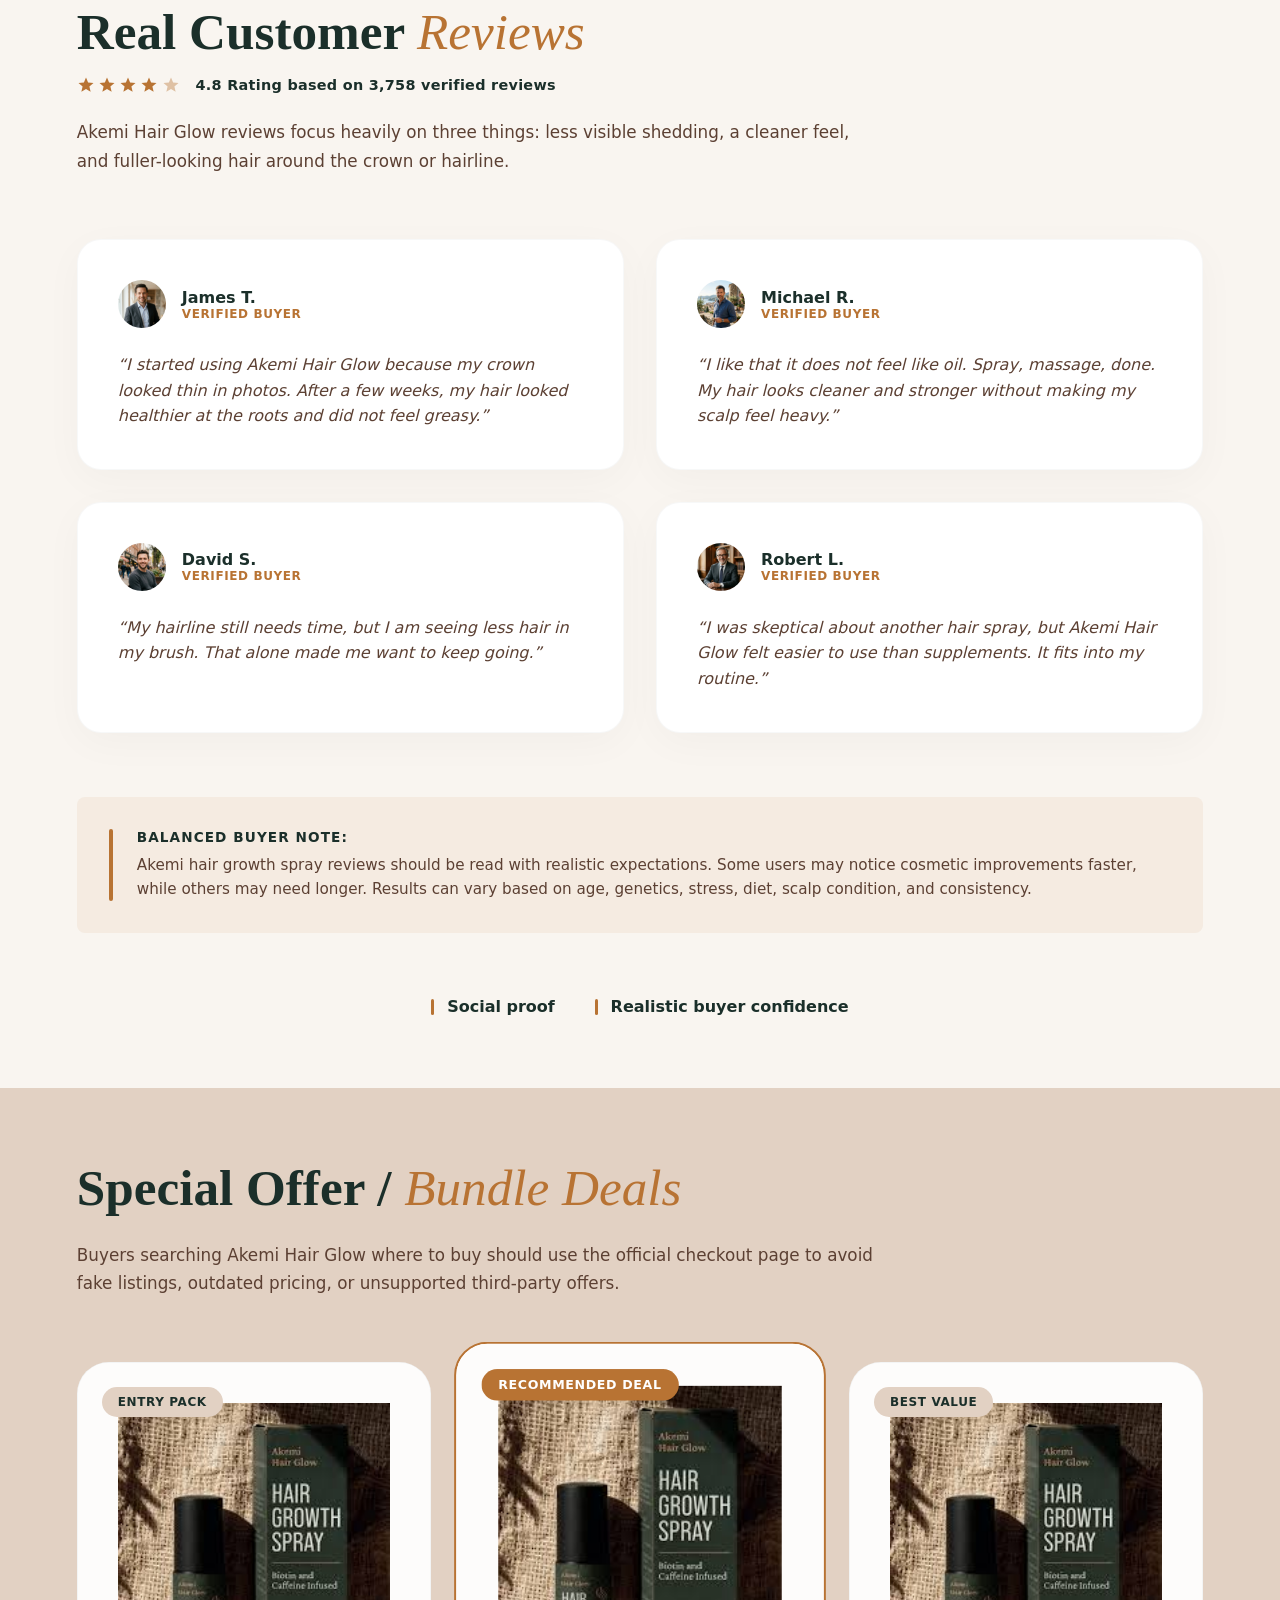
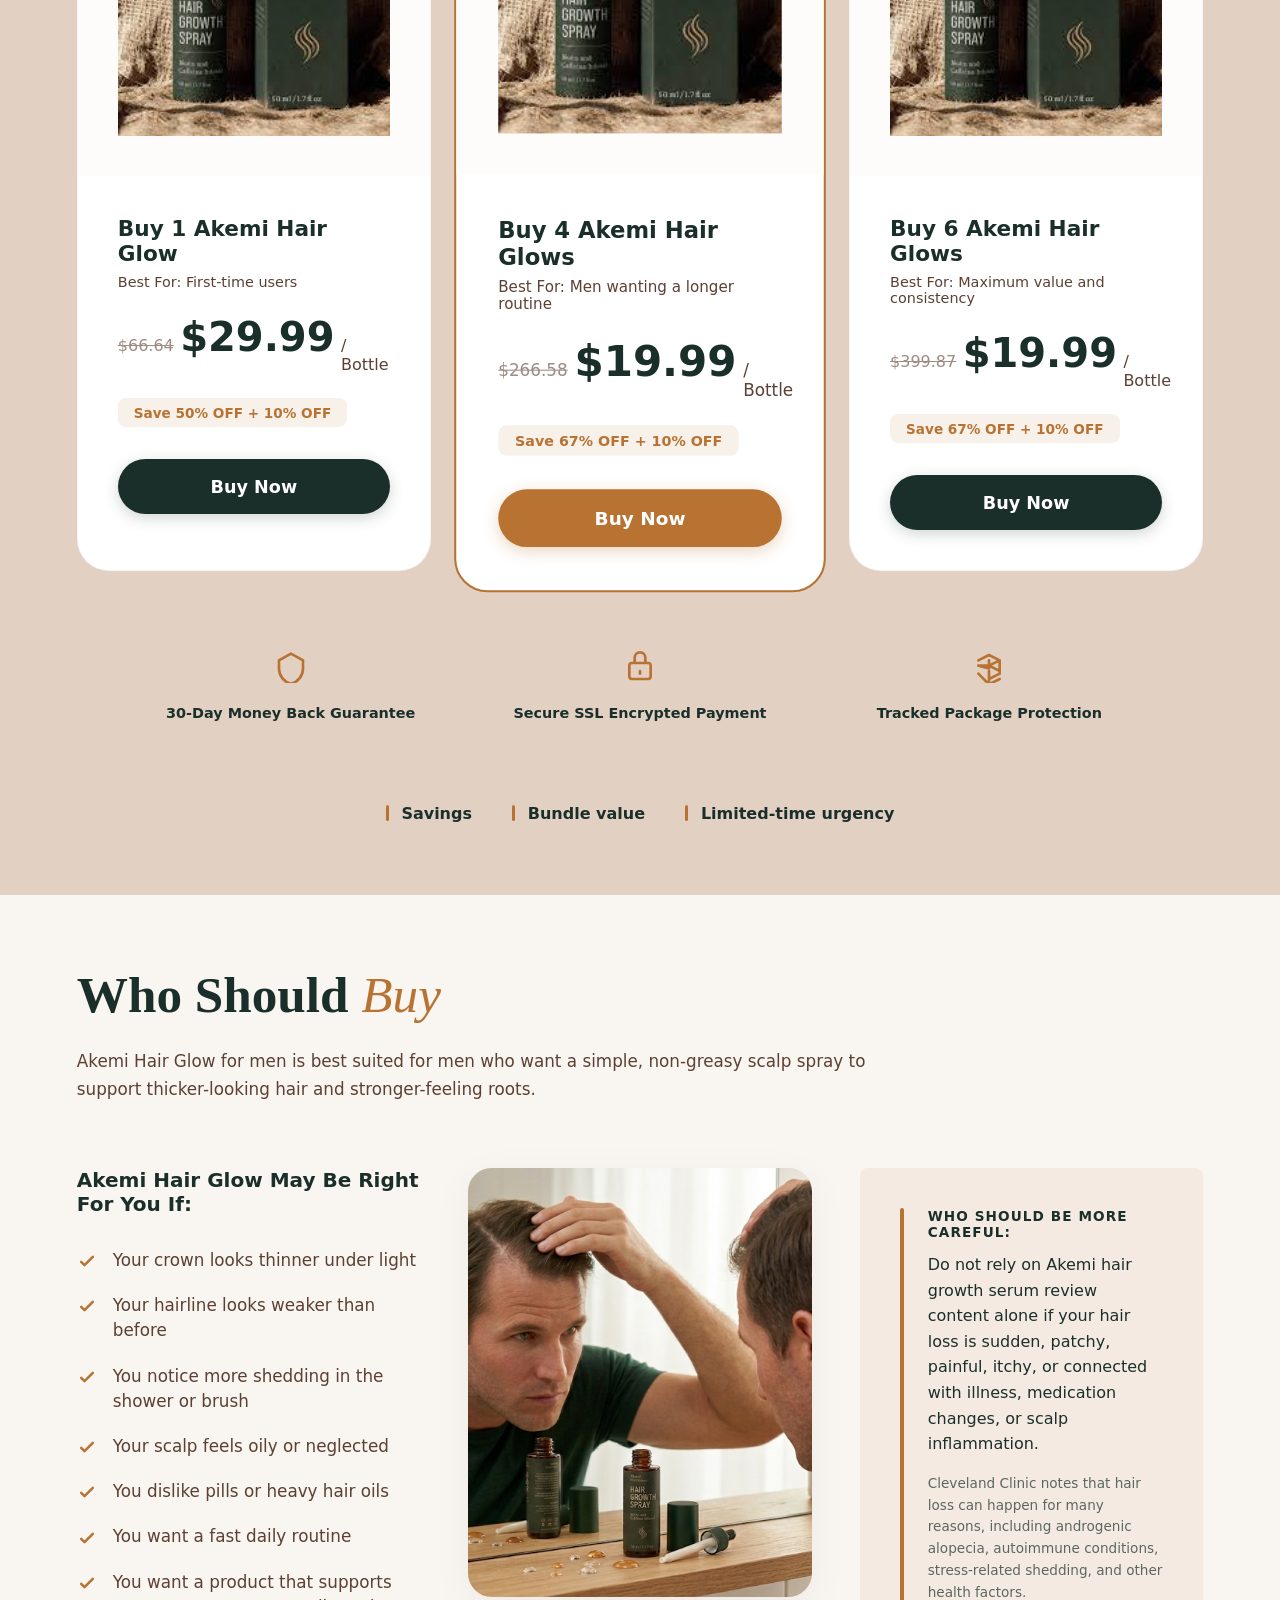
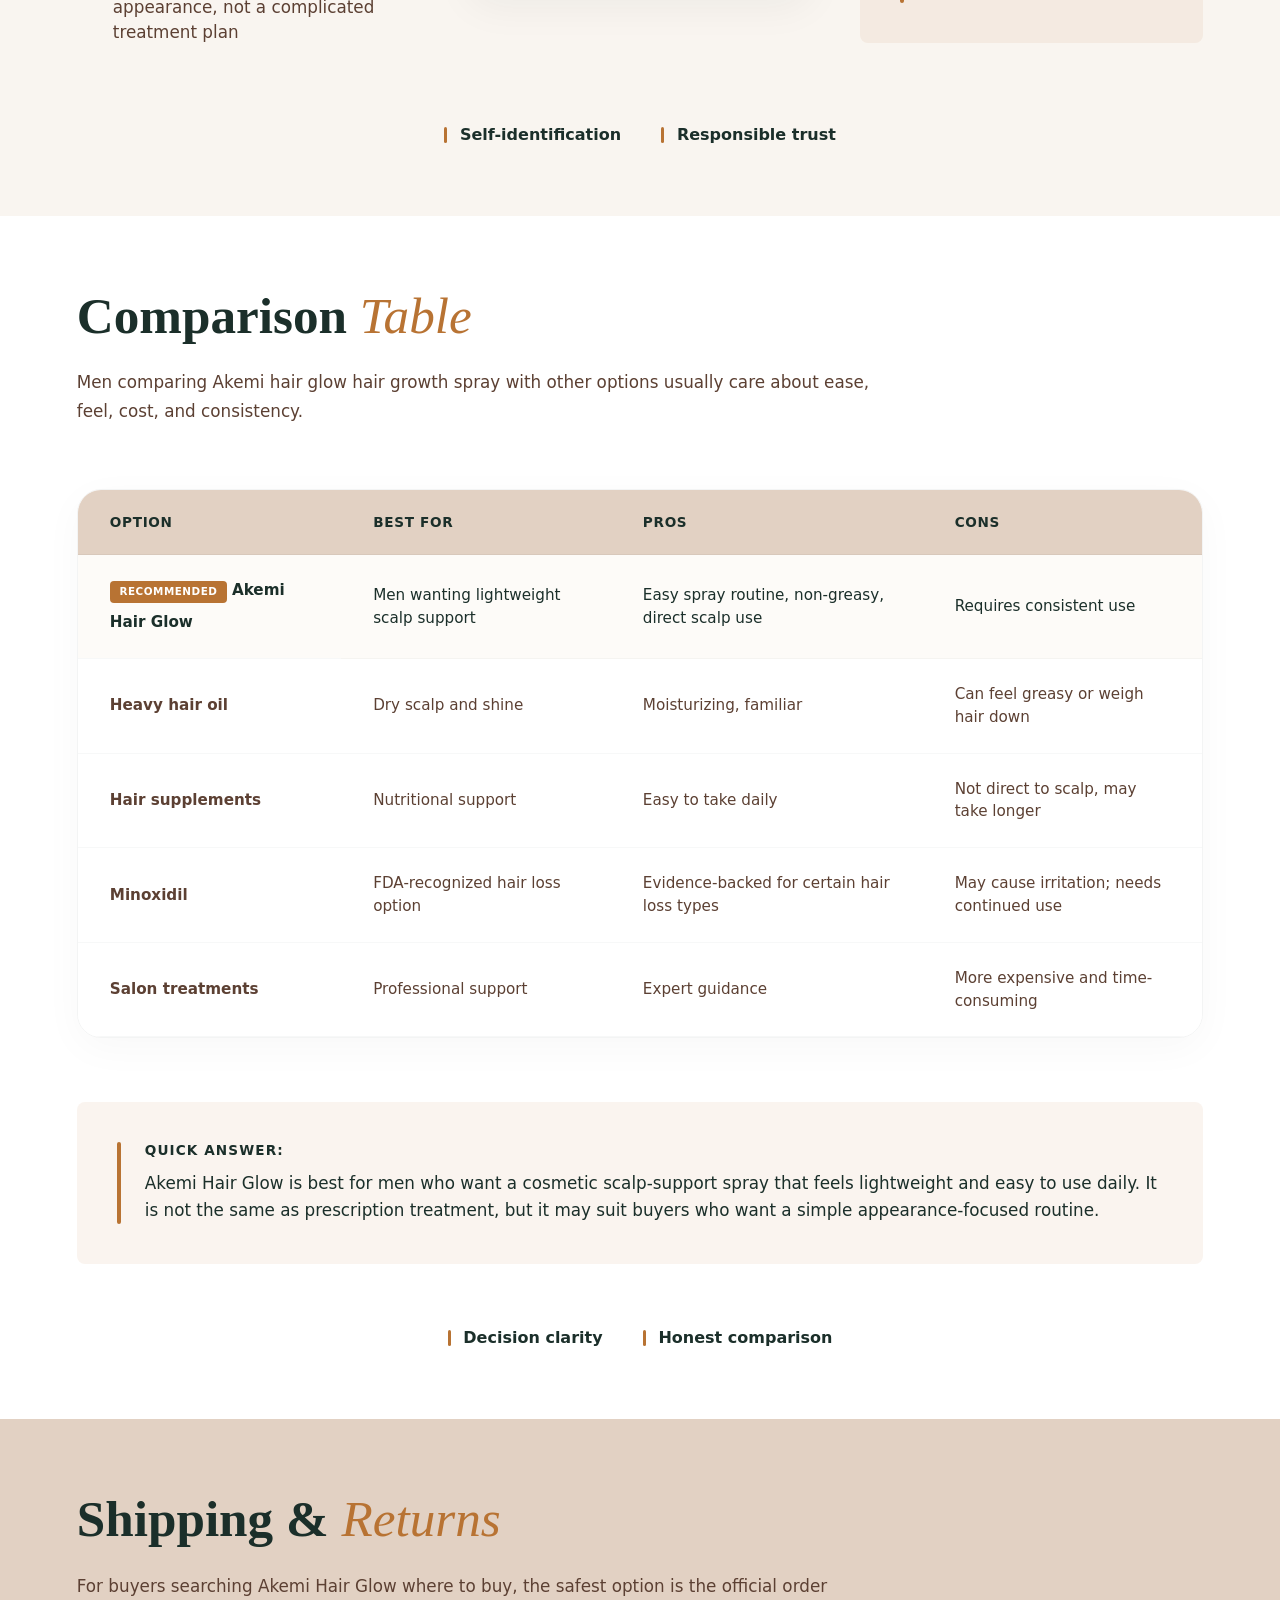
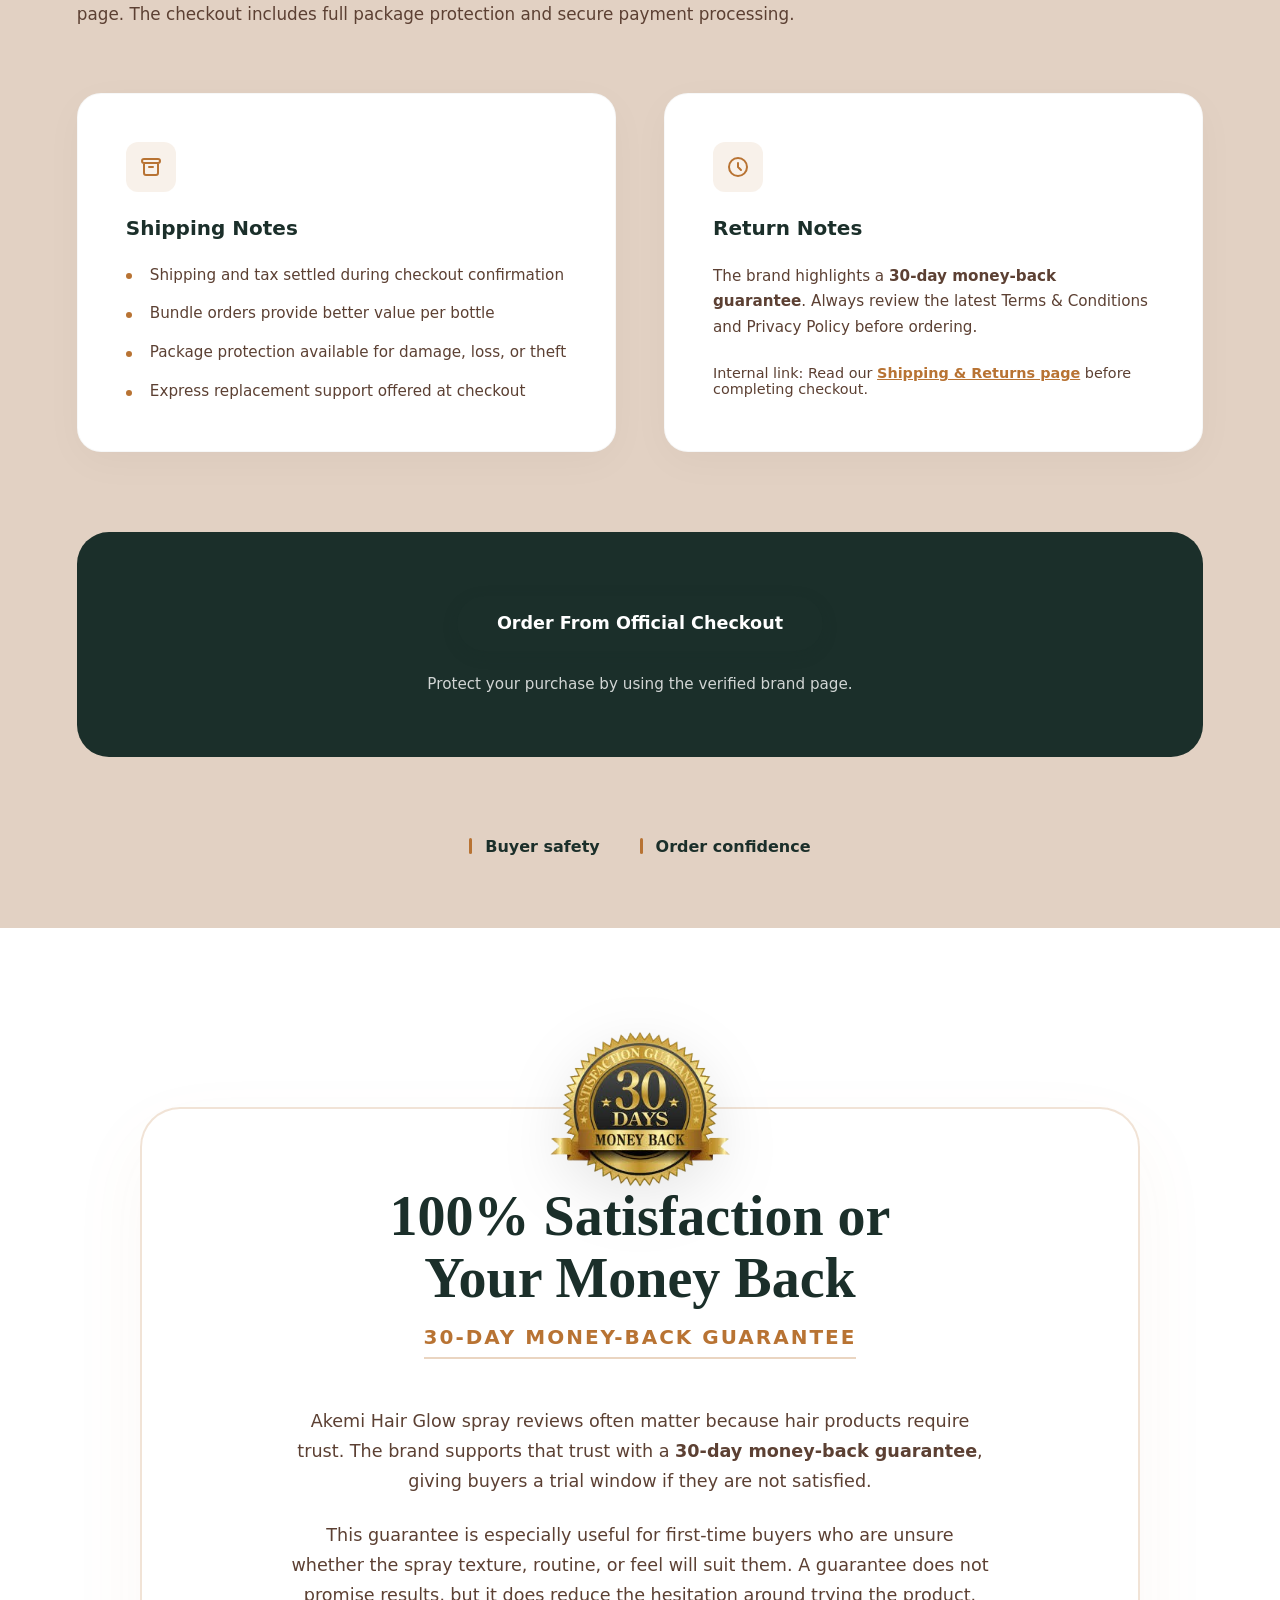
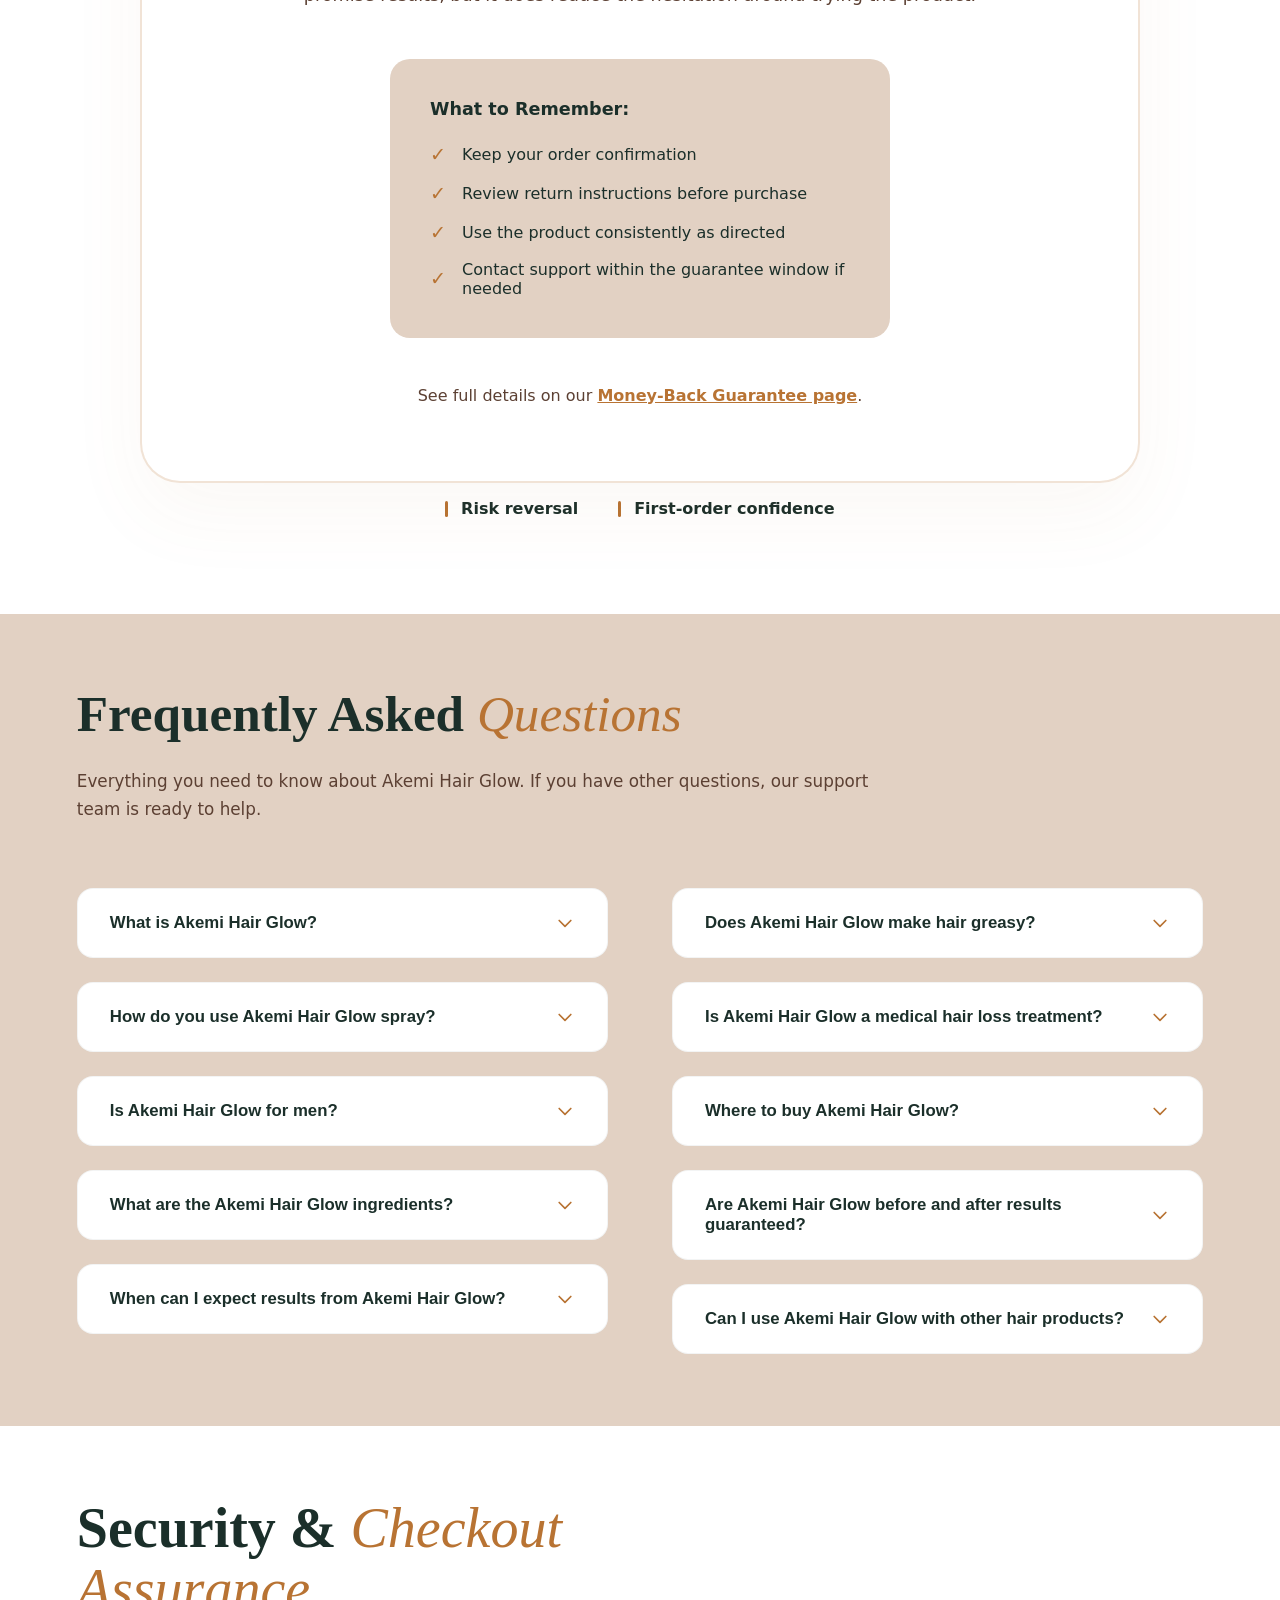
==== commit 2fba3efe: "feat: add sku and mpn fields to product schema markup in index.html" ====
--- a/index.html
+++ b/index.html
@@ -50,6 +50,8 @@
       "@type": "Brand",
       "name": "Akemi"
     },
+    "sku": "AKEMI-HG-01",
+    "mpn": "AKEMI-HG-01",
     "aggregateRating": {
       "@type": "AggregateRating",
       "ratingValue": "4.8",
--- a/style.css
+++ b/style.css
@@ -748,7 +748,7 @@
   .hero__content {
     width: 100%;
     justify-content: flex-end;
-    padding: 48px 1.5rem 1rem;
+    padding: 30px 1.5rem 1rem;
     /* Semi-transparent overlay so image shows through */
     background: linear-gradient(to top,
         rgba(249, 245, 240, 0.97) 55%,
@@ -805,65 +805,71 @@
   }
 }
 
-/* ── FLOATING BUY NOW BUTTON ─────────────────────────────── */
+/* ── FLOATING BUY NOW BUTTON (mobile only) ───────────────── */
 .float-cta {
-  position: fixed;
-  bottom: 1.5rem;
-  right: 1.5rem;
-  z-index: 500;
-  display: inline-flex;
-  align-items: center;
-  gap: 0.5rem;
-  background: var(--c-primary);
-  color: var(--c-white);
-  font-family: var(--font-body);
-  font-size: 1rem;
-  font-weight: 700;
-  padding: 0.85rem 1.6rem;
-  border-radius: 9999px;
-  box-shadow: 0 6px 28px rgba(27, 47, 42, 0.38);
-  text-decoration: none;
-  opacity: 0;
-  transform: translateY(20px) scale(0.92);
-  pointer-events: none;
-  transition: opacity 0.4s var(--ease), transform 0.4s var(--ease),
-              background 0.25s var(--ease), box-shadow 0.25s var(--ease);
-  overflow: hidden;
-}
-
-.float-cta.is-visible {
-  opacity: 1;
-  transform: translateY(0) scale(1);
-  pointer-events: auto;
-}
-
-.float-cta:hover {
-  background: var(--c-accent);
-  box-shadow: 0 10px 36px rgba(184, 115, 51, 0.45);
-  transform: translateY(-2px) scale(1);
-}
-
-.float-cta__icon {
-  width: 18px;
-  height: 18px;
-  flex-shrink: 0;
-}
-
-/* Shine sweep on float button */
-.float-cta::after {
-  content: '';
-  position: absolute;
-  top: 0;
-  left: -100%;
-  width: 50%;
-  height: 100%;
-  background: linear-gradient(to right,
-      rgba(255,255,255,0) 0%,
-      rgba(255,255,255,0.35) 50%,
-      rgba(255,255,255,0) 100%);
-  transform: skewX(-25deg);
-  animation: shine 4s infinite;
-  pointer-events: none;
+  display: none; /* hidden on desktop */
+}
+
+@media (max-width: 900px) {
+  .float-cta {
+    position: fixed;
+    bottom: 1.5rem;
+    right: 1.5rem;
+    z-index: 500;
+    display: inline-flex;
+    align-items: center;
+    gap: 0.5rem;
+    background: var(--c-primary);
+    color: var(--c-white);
+    font-family: var(--font-body);
+    font-size: 1rem;
+    font-weight: 700;
+    padding: 0.85rem 1.6rem;
+    border-radius: 9999px;
+    box-shadow: 0 6px 28px rgba(27, 47, 42, 0.38);
+    text-decoration: none;
+    opacity: 0;
+    transform: translateY(20px) scale(0.92);
+    pointer-events: none;
+    transition: opacity 0.4s var(--ease), transform 0.4s var(--ease),
+                background 0.25s var(--ease), box-shadow 0.25s var(--ease);
+    overflow: hidden;
+  }
+
+  .float-cta.is-visible {
+    opacity: 1;
+    transform: translateY(0) scale(1);
+    pointer-events: auto;
+  }
+
+  .float-cta:hover {
+    background: var(--c-accent);
+    box-shadow: 0 10px 36px rgba(184, 115, 51, 0.45);
+    transform: translateY(-2px) scale(1);
+  }
+
+  .float-cta__icon {
+    width: 18px;
+    height: 18px;
+    flex-shrink: 0;
+  }
+
+  /* Shine sweep on float button */
+  .float-cta::after {
+    content: '';
+    position: absolute;
+    top: 0;
+    left: -100%;
+    width: 50%;
+    height: 100%;
+    background: linear-gradient(to right,
+        rgba(255,255,255,0) 0%,
+        rgba(255,255,255,0.35) 50%,
+        rgba(255,255,255,0) 100%);
+    transform: skewX(-25deg);
+    animation: shine 4s infinite;
+    pointer-events: none;
+  }
 }
 
 
@@ -2928,7 +2934,7 @@
 
 /* ── SECTION: GUARANTEE ─────────────────────────────────── */
 .guarantee {
-  padding: clamp(3rem, 6vw, 4.5rem) clamp(1.5rem, 6vw, 6rem);
+  padding: clamp(7rem, 14vw, 12rem) clamp(1.5rem, 6vw, 6rem) clamp(4rem, 8vw, 6rem);
   background: var(--c-white);
 }
 
@@ -2958,6 +2964,54 @@
   display: flex;
   justify-content: center;
   align-items: center;
+}
+
+@media (max-width: 600px) {
+  .guarantee {
+    padding-top: 6rem;
+  }
+  
+  .guarantee__box {
+    padding: 3rem 1.5rem 2rem;
+    border-radius: 24px;
+  }
+
+  .guarantee__badge-container {
+    width: 140px;
+  }
+
+  .guarantee__title {
+    font-size: 1.8rem;
+    margin-bottom: 0.5rem;
+  }
+
+  .guarantee__subtitle {
+    font-size: 1rem;
+    margin-bottom: 1.5rem;
+  }
+
+  .guarantee__content {
+    margin-bottom: 2rem;
+  }
+
+  .guarantee__text {
+    font-size: 1rem;
+    line-height: 1.6;
+    margin-bottom: 1rem;
+  }
+
+  .guarantee__checklist-area {
+    padding: 1.5rem;
+    margin-bottom: 2rem;
+  }
+
+  .guarantee__checklist {
+    gap: 0.75rem;
+  }
+
+  .guarantee__checklist li {
+    font-size: 0.9rem;
+  }
 }
 
 .guarantee__badge-placeholder {
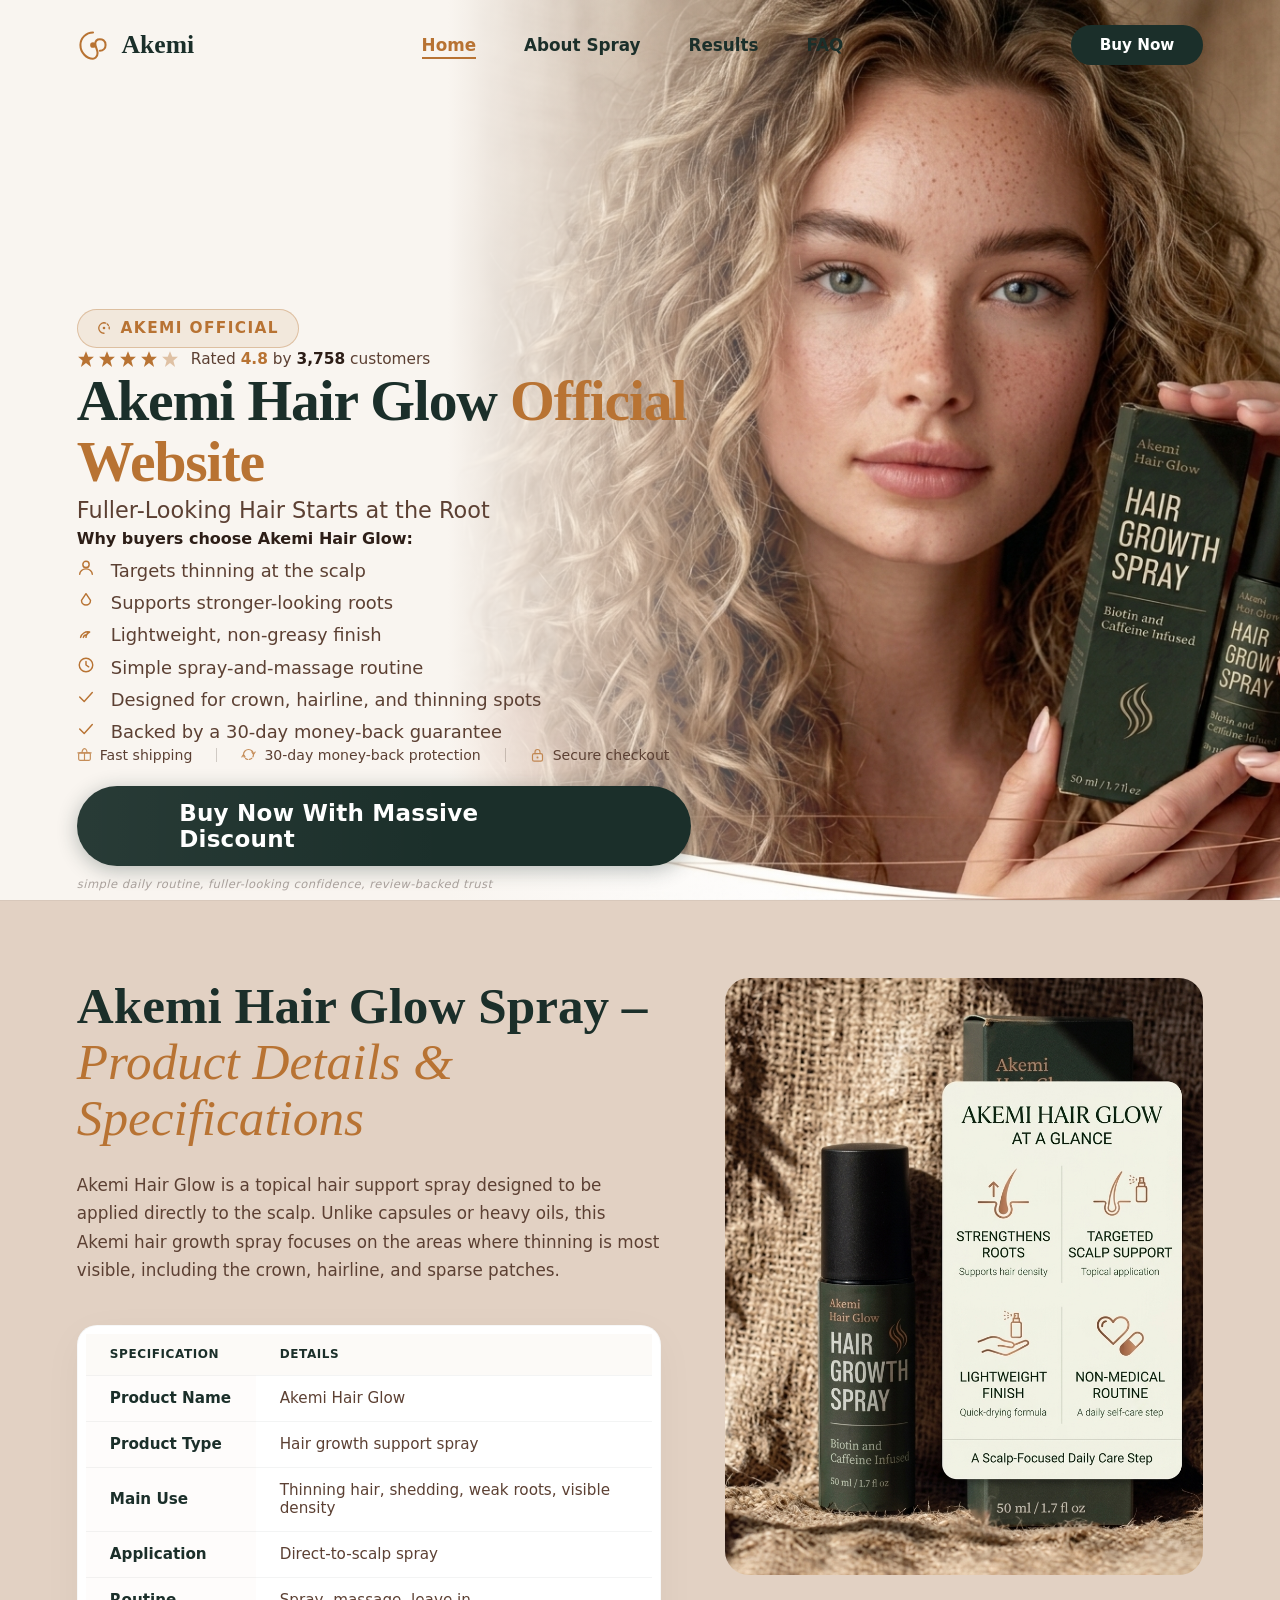
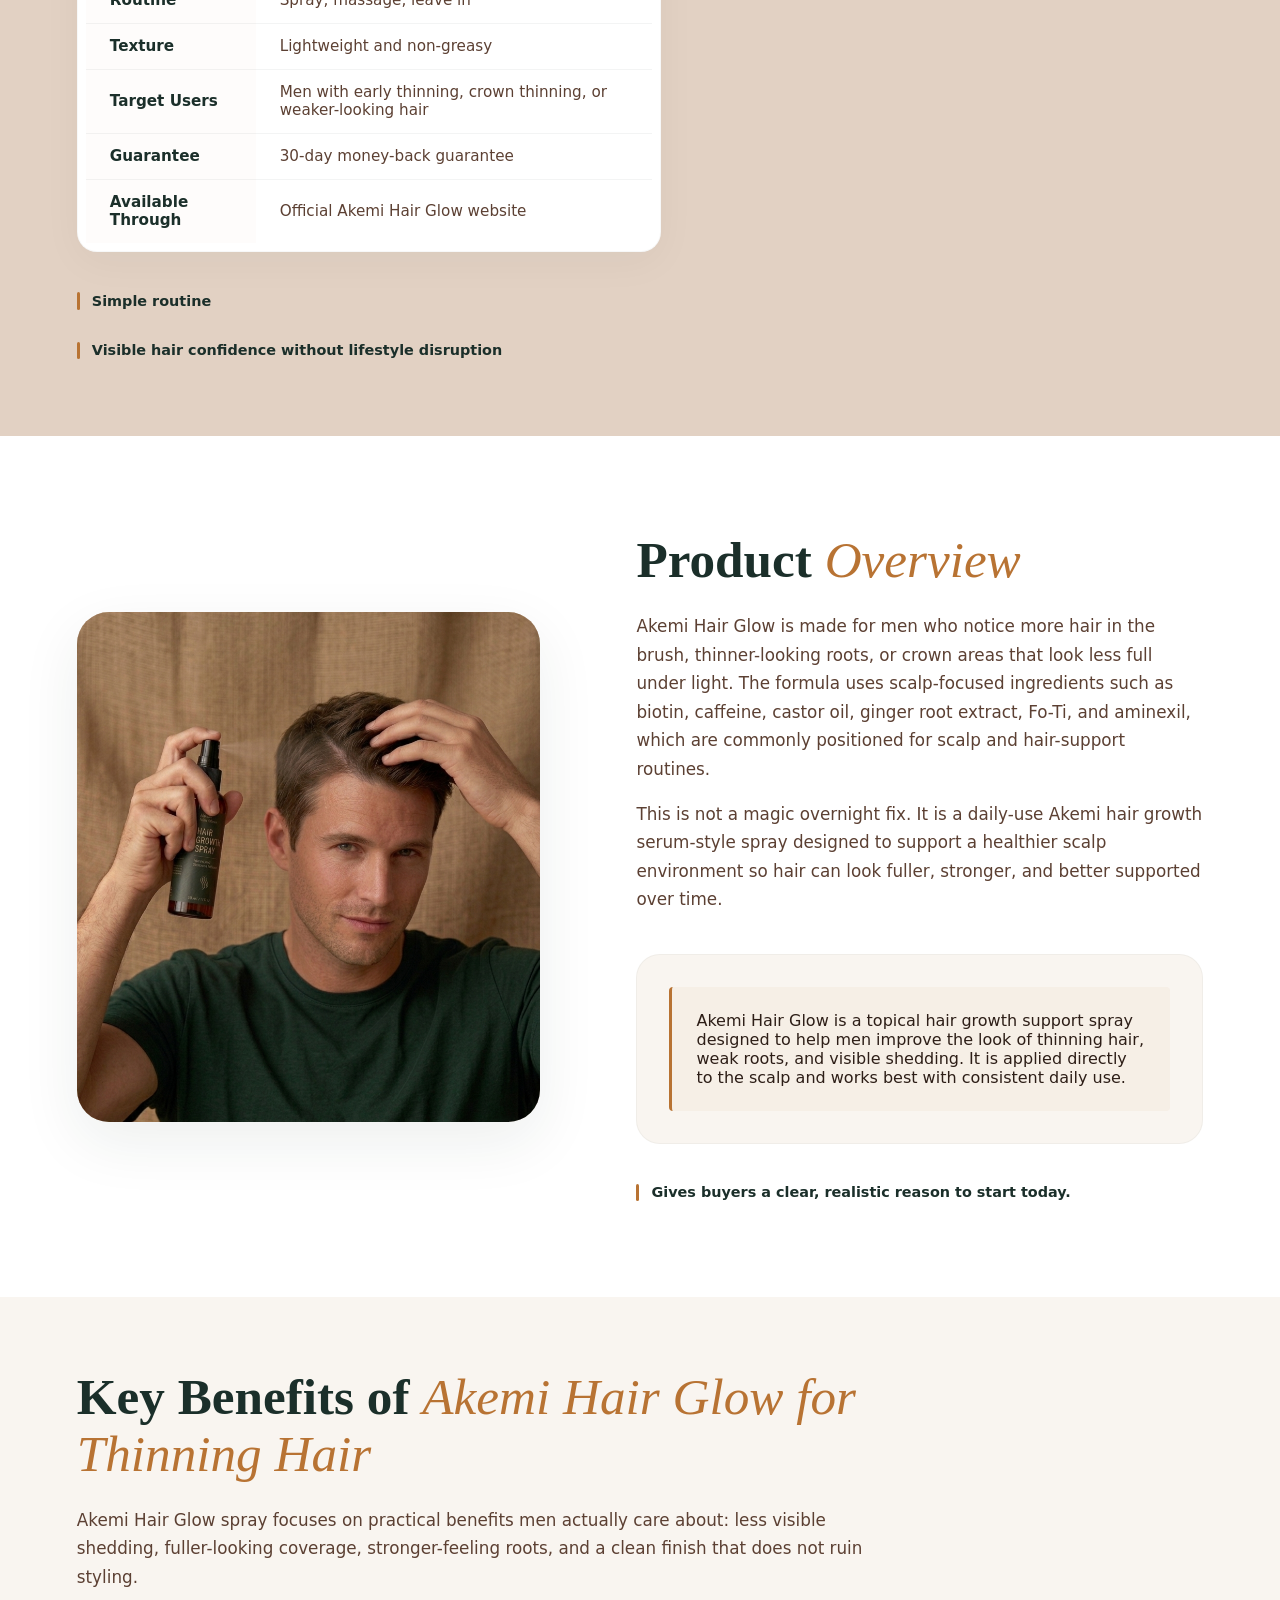
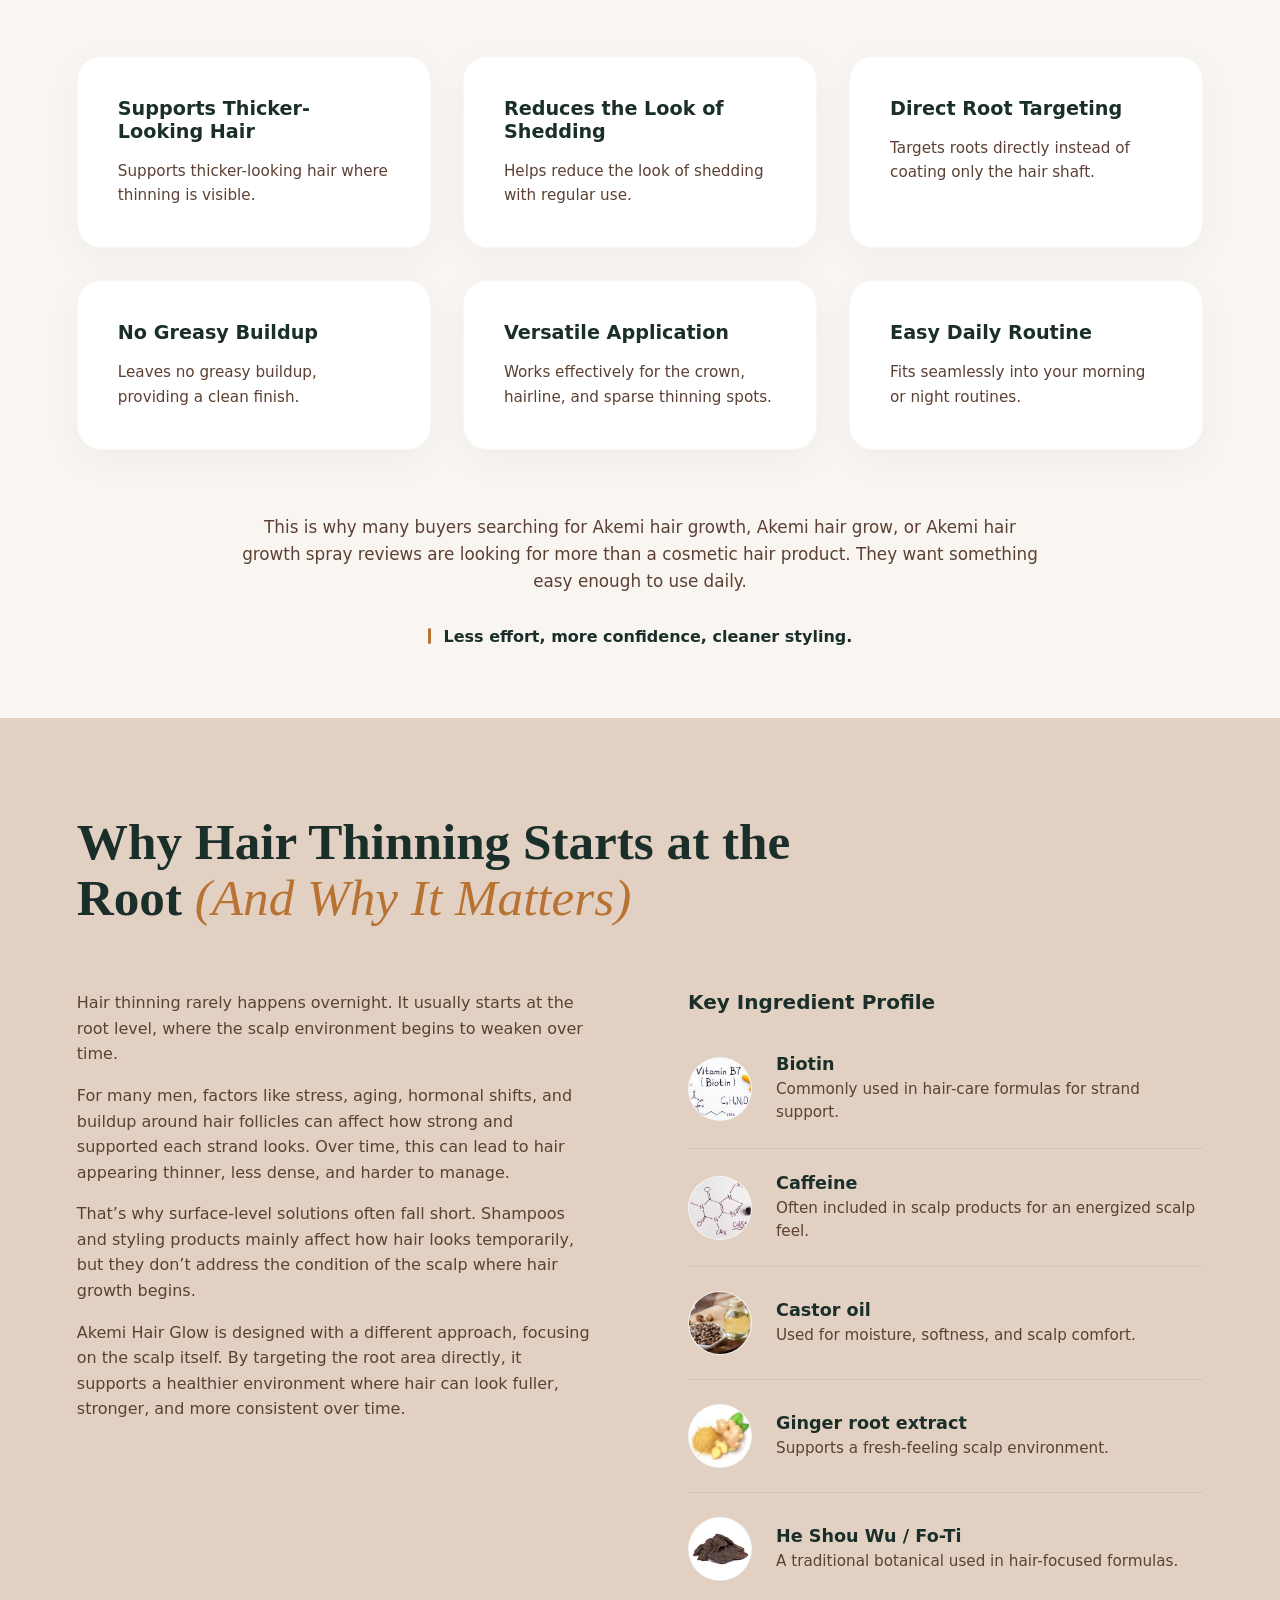
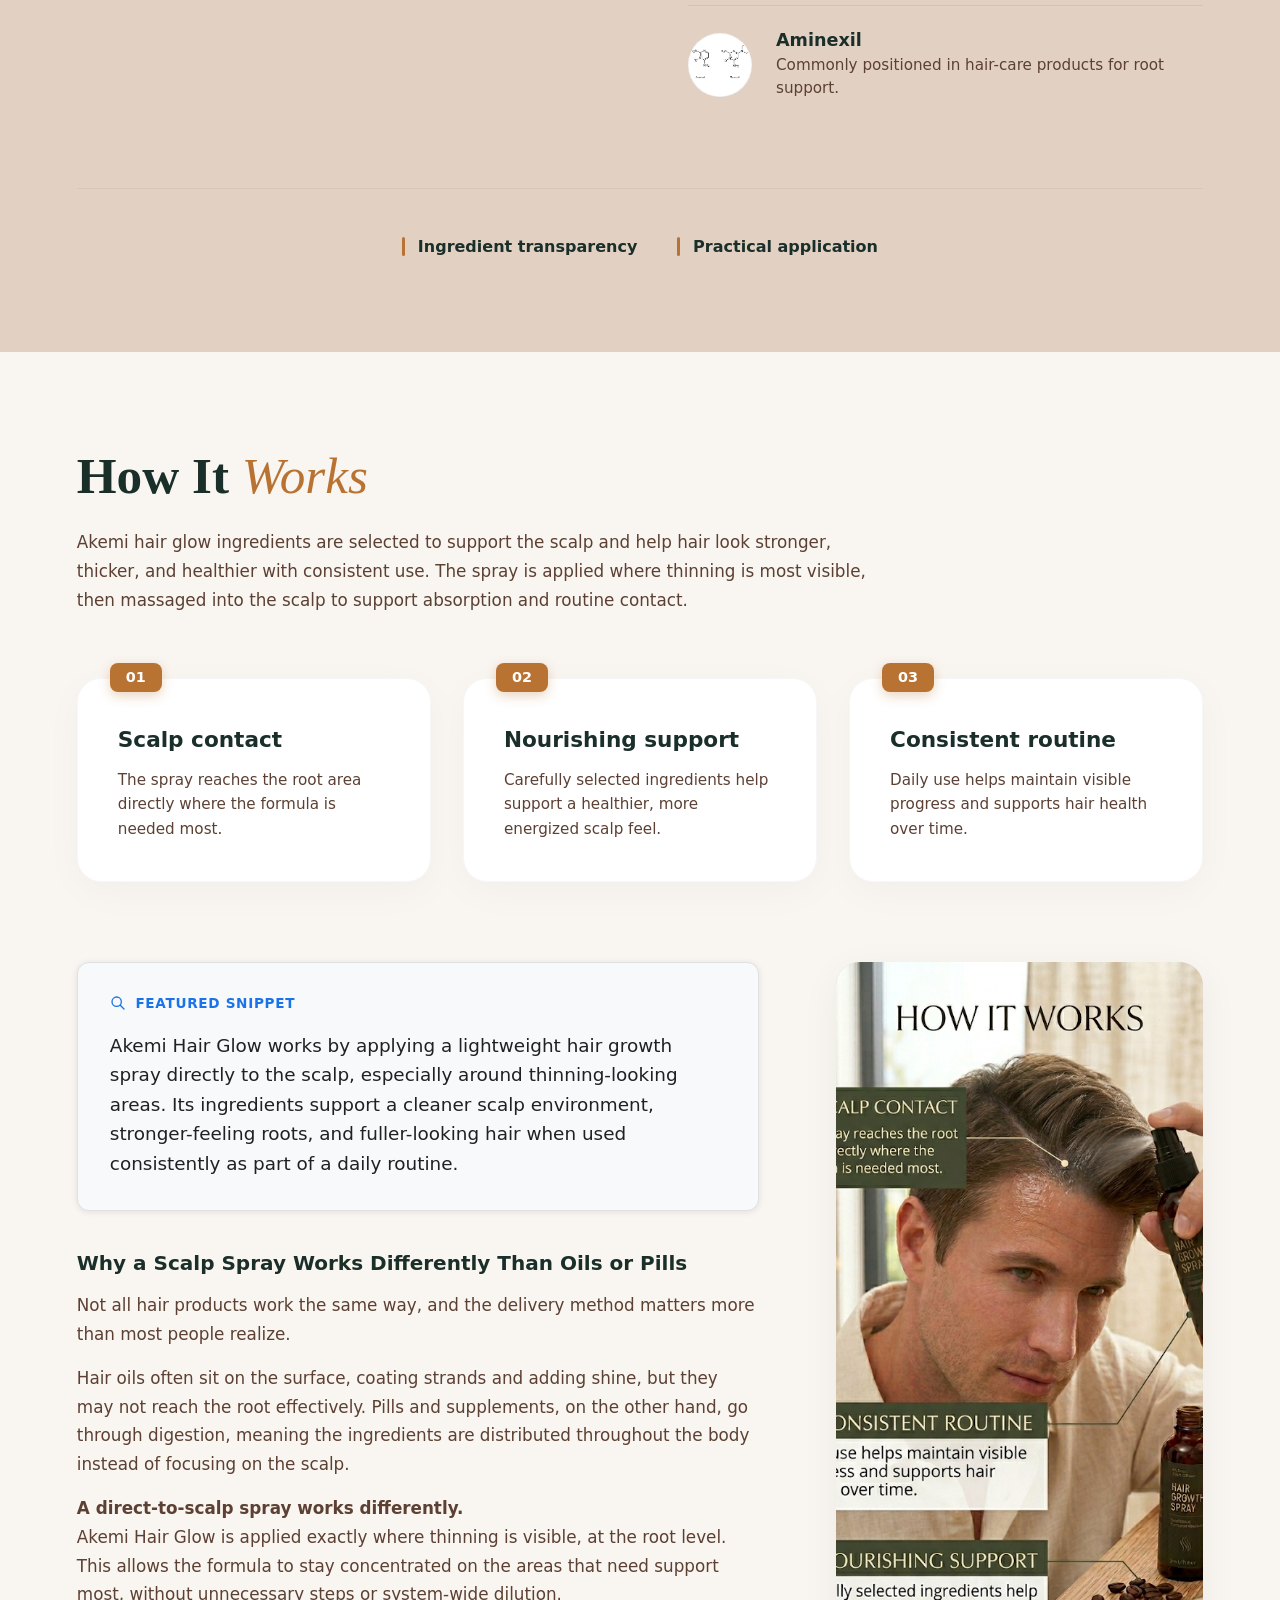
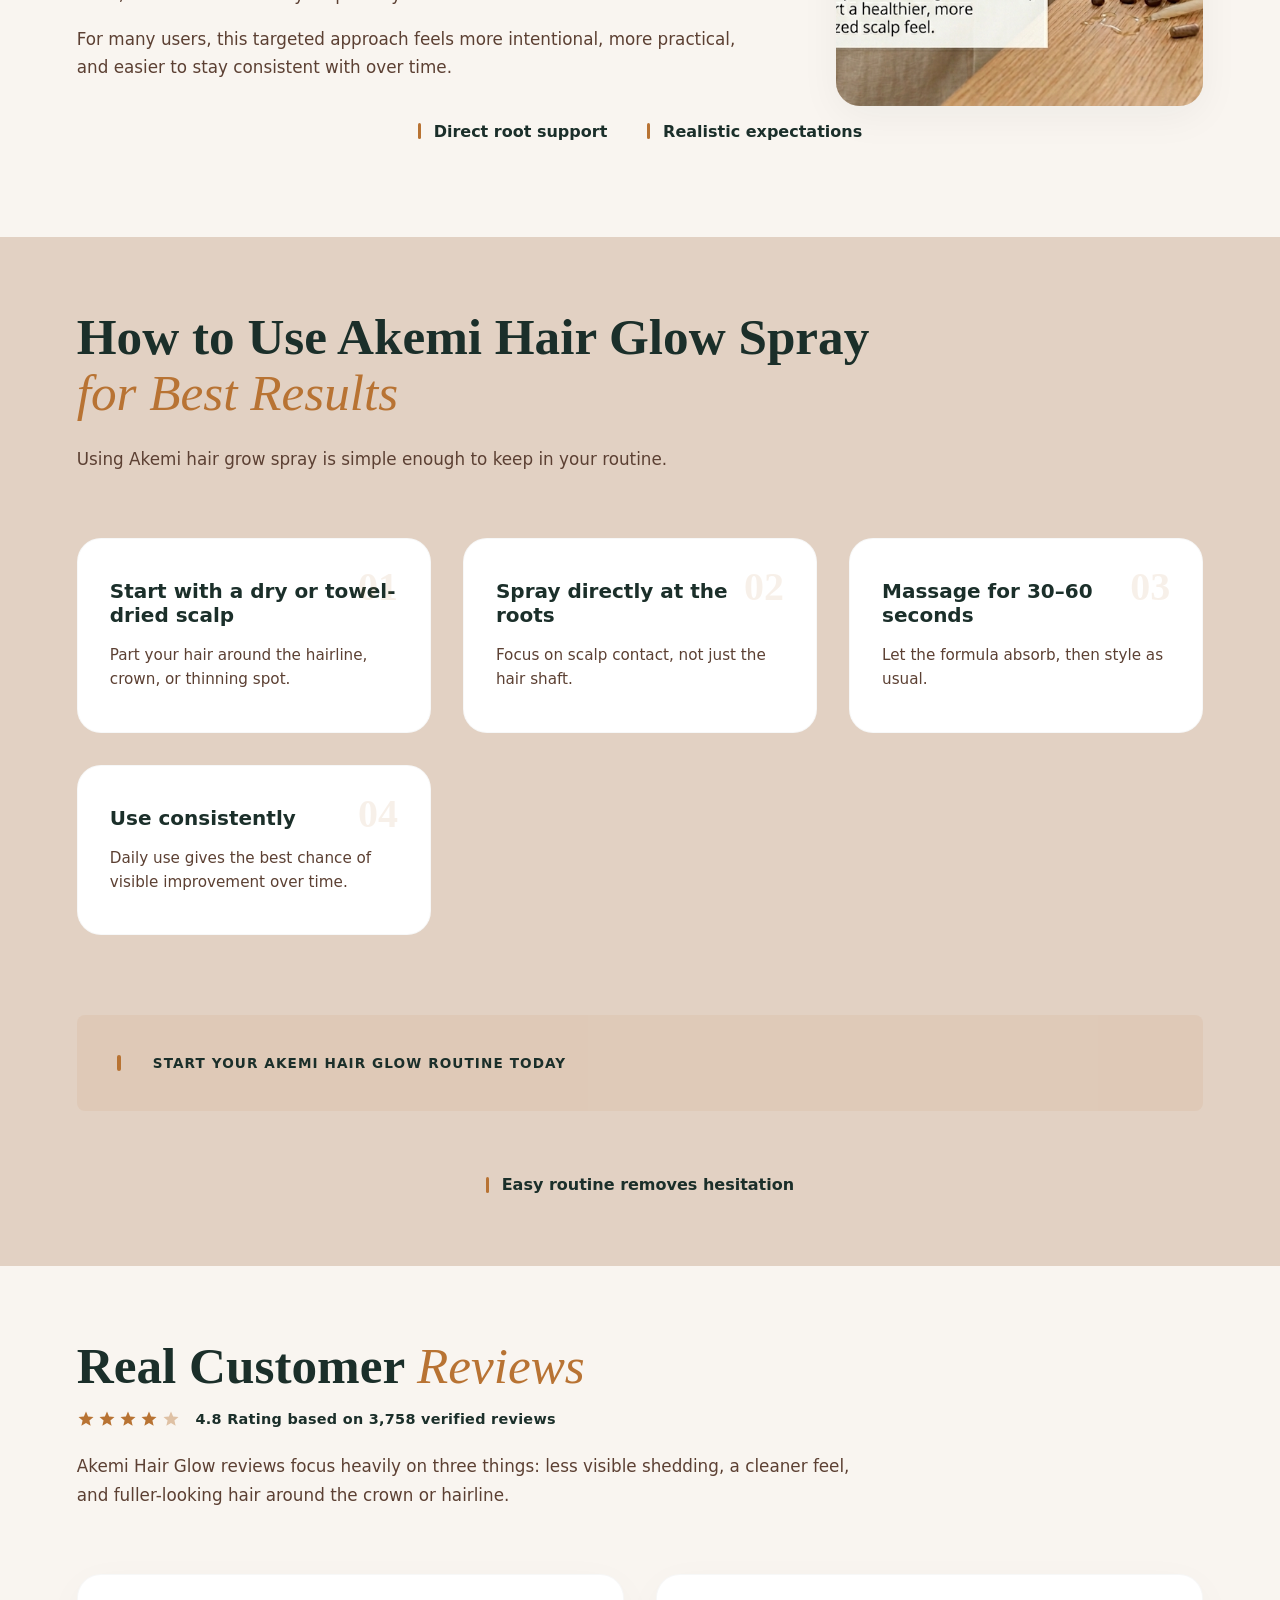
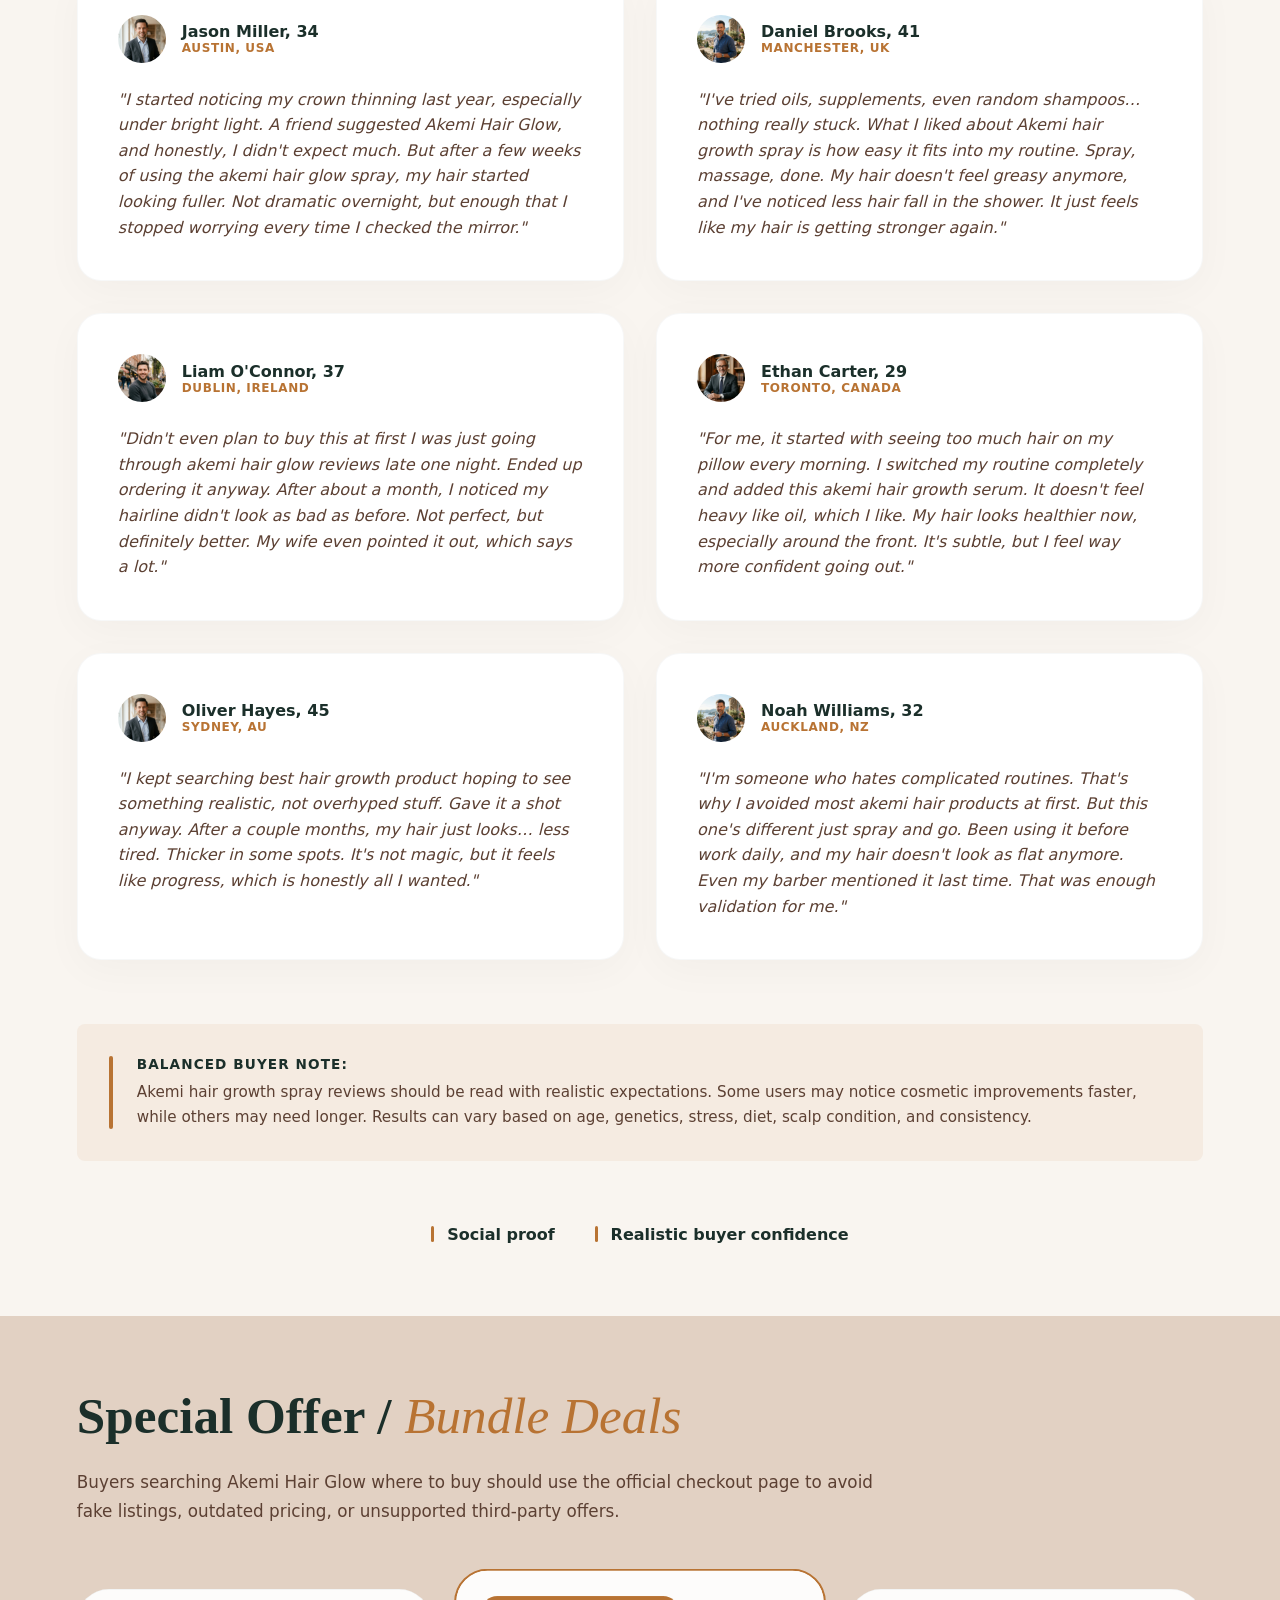
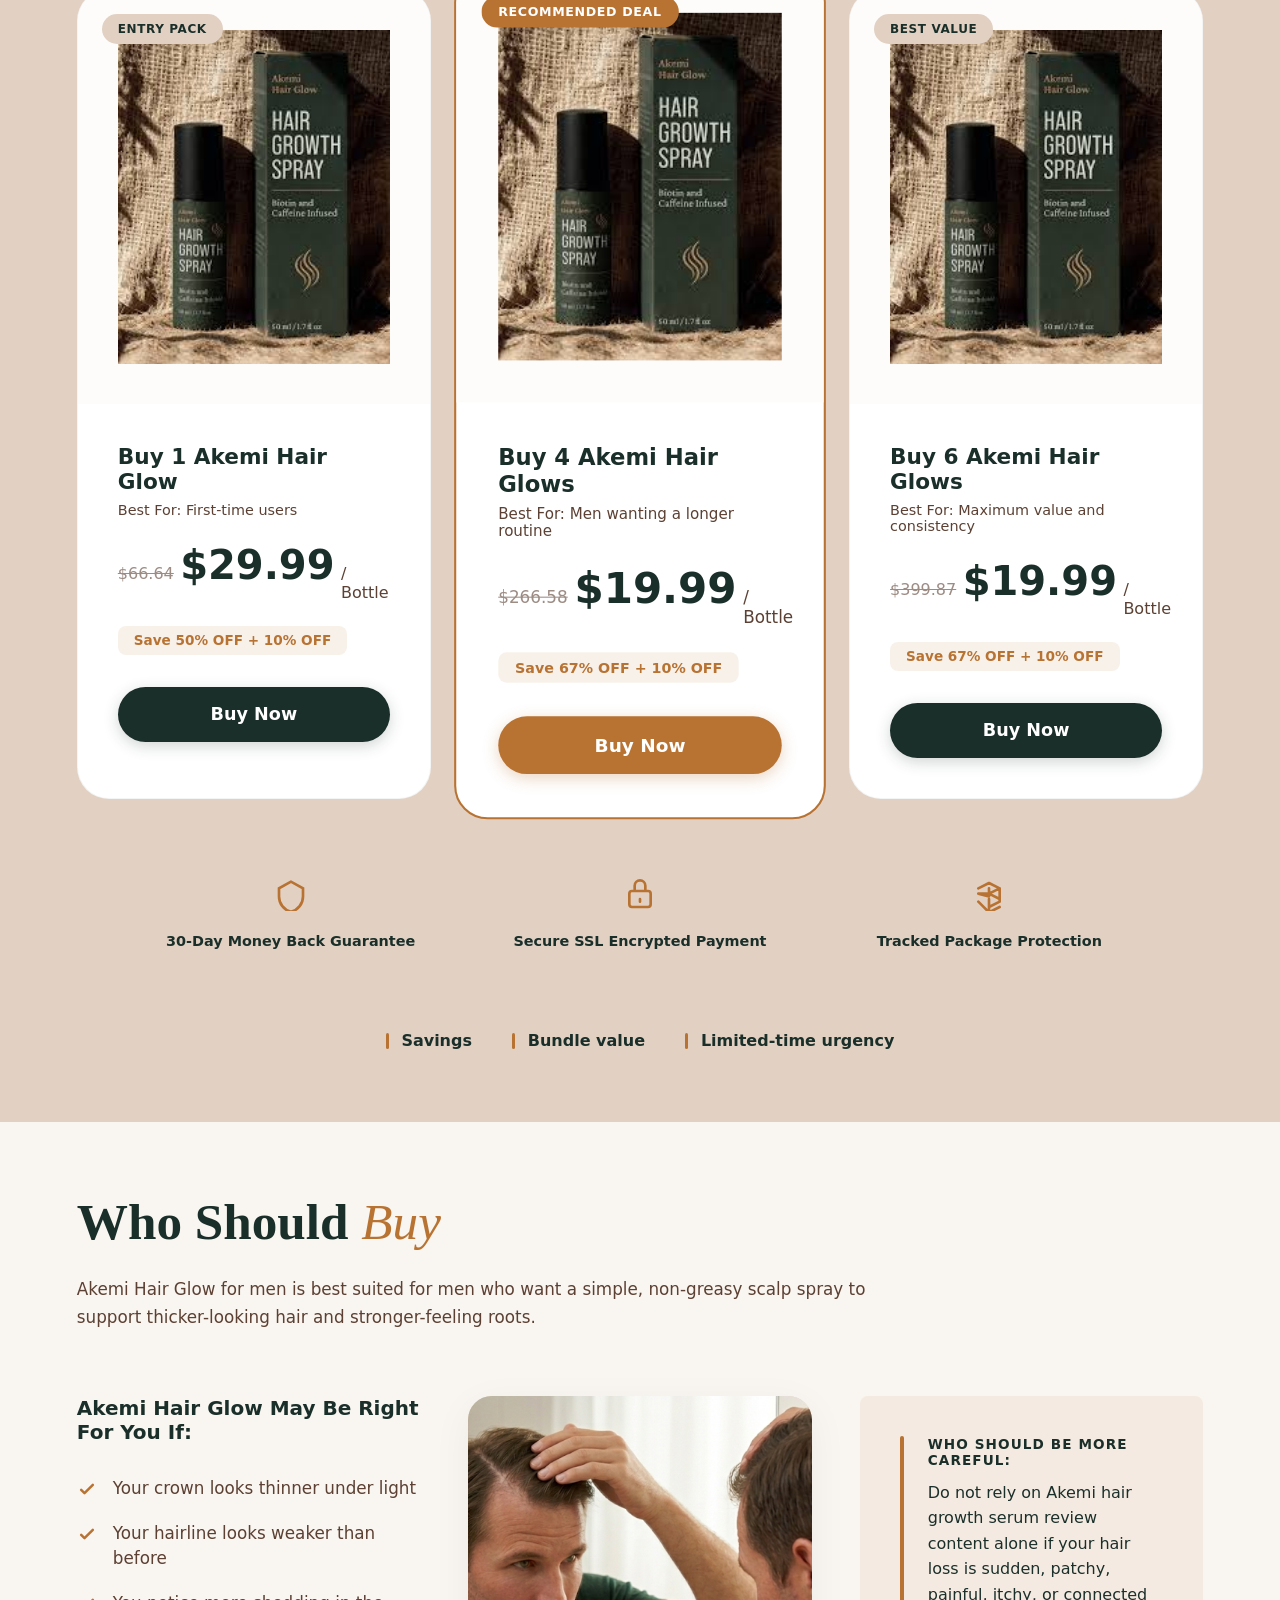
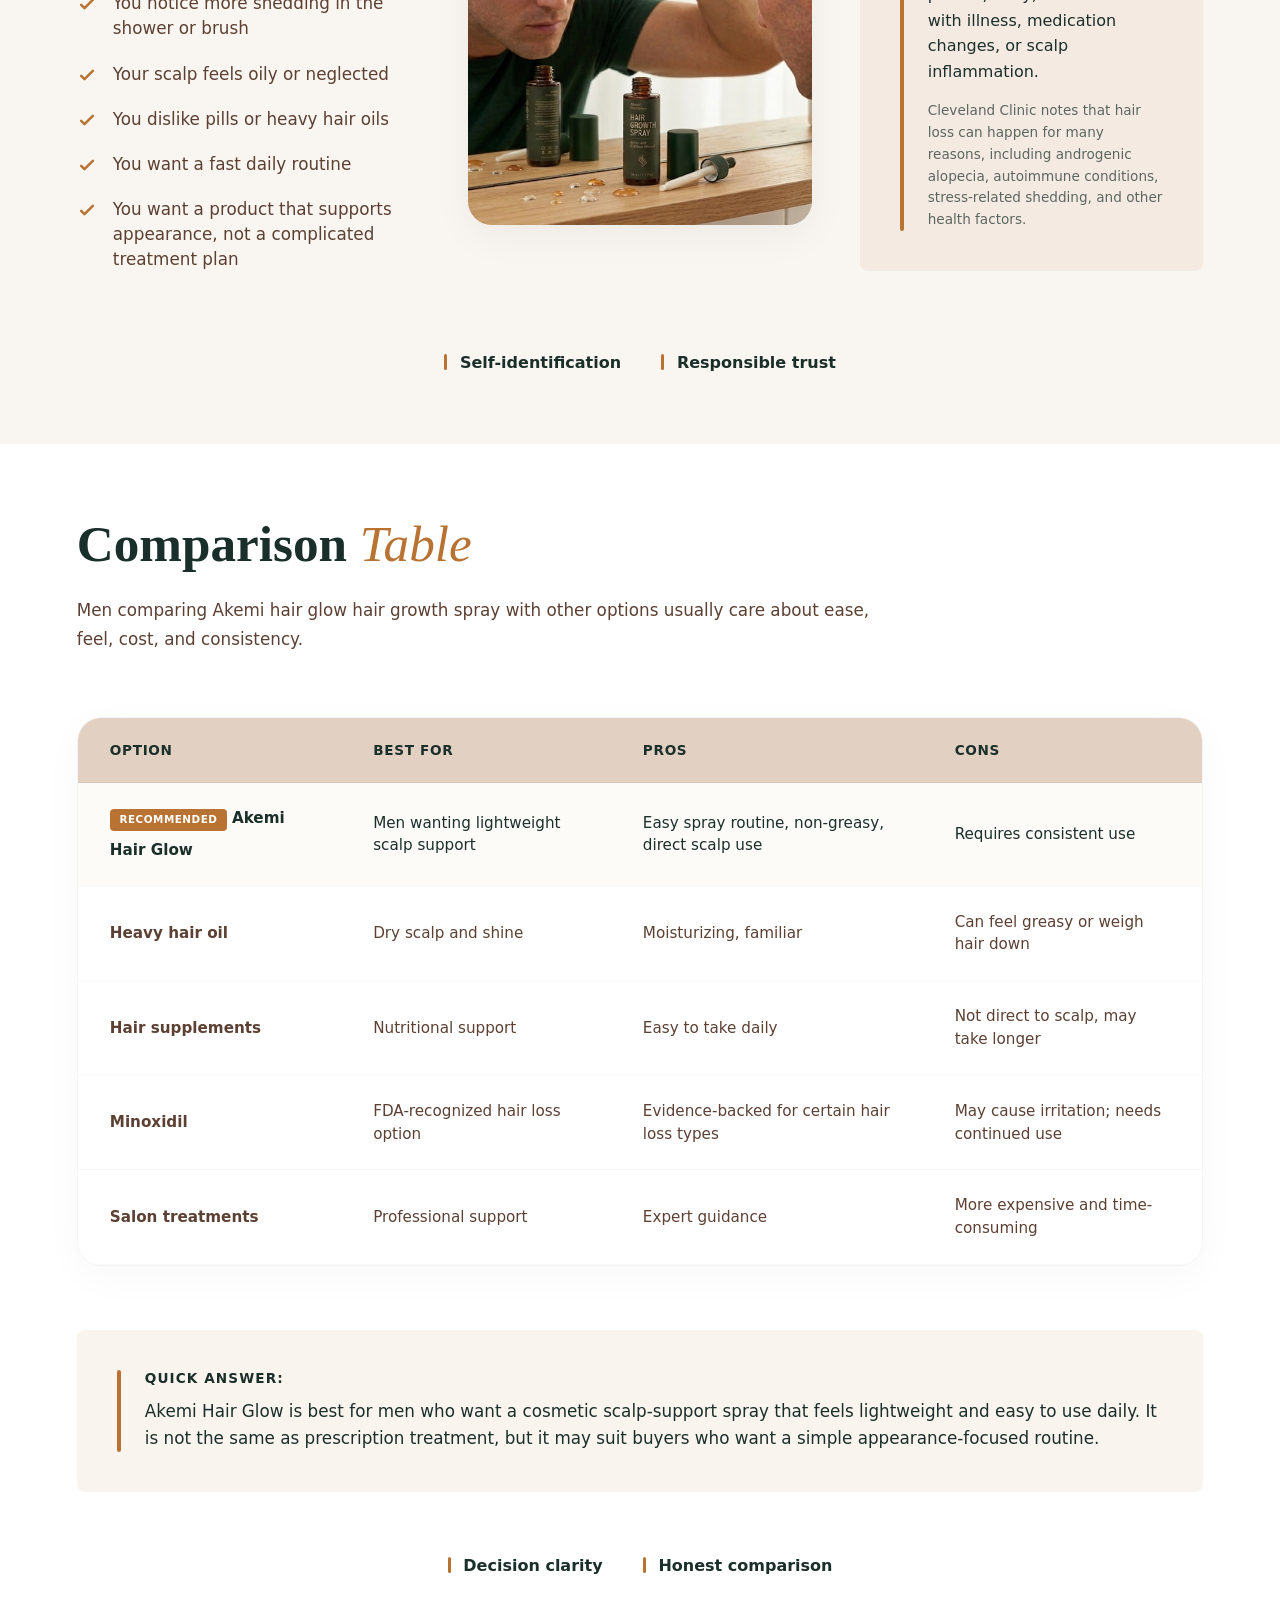
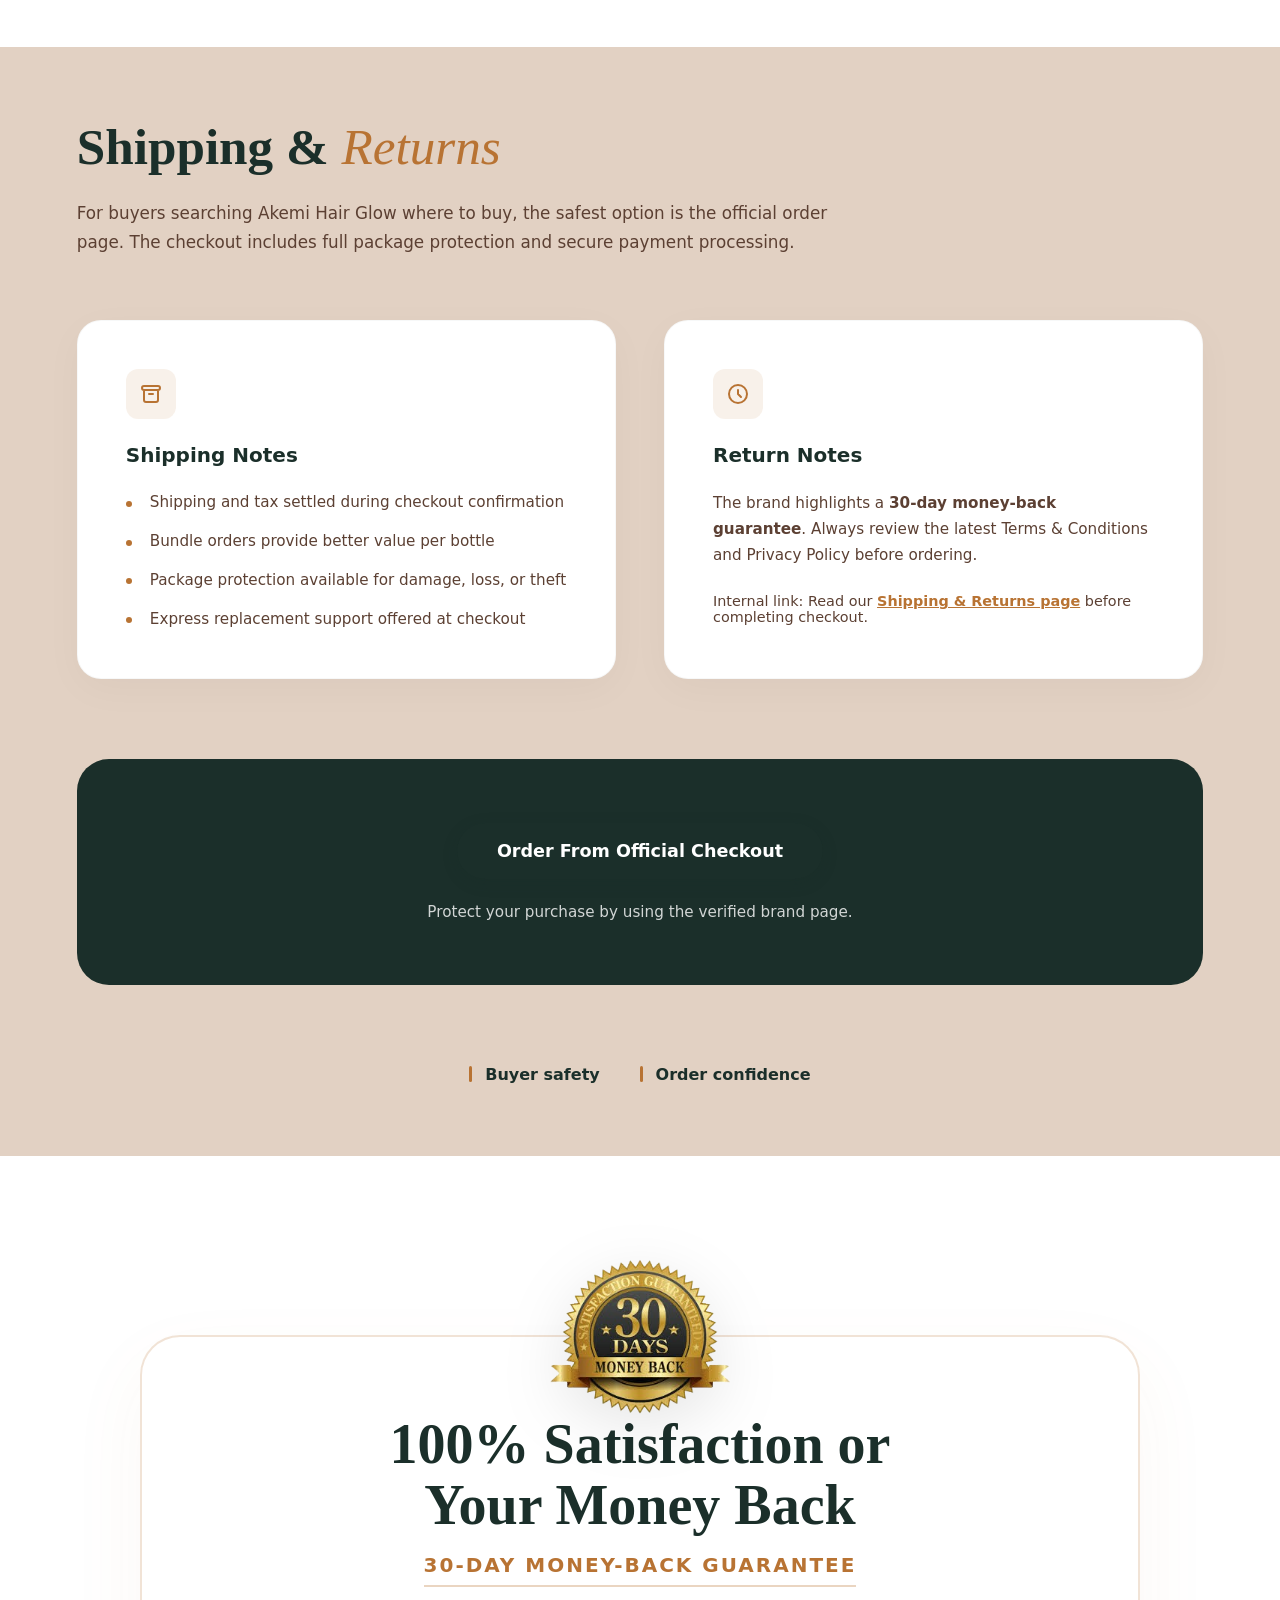
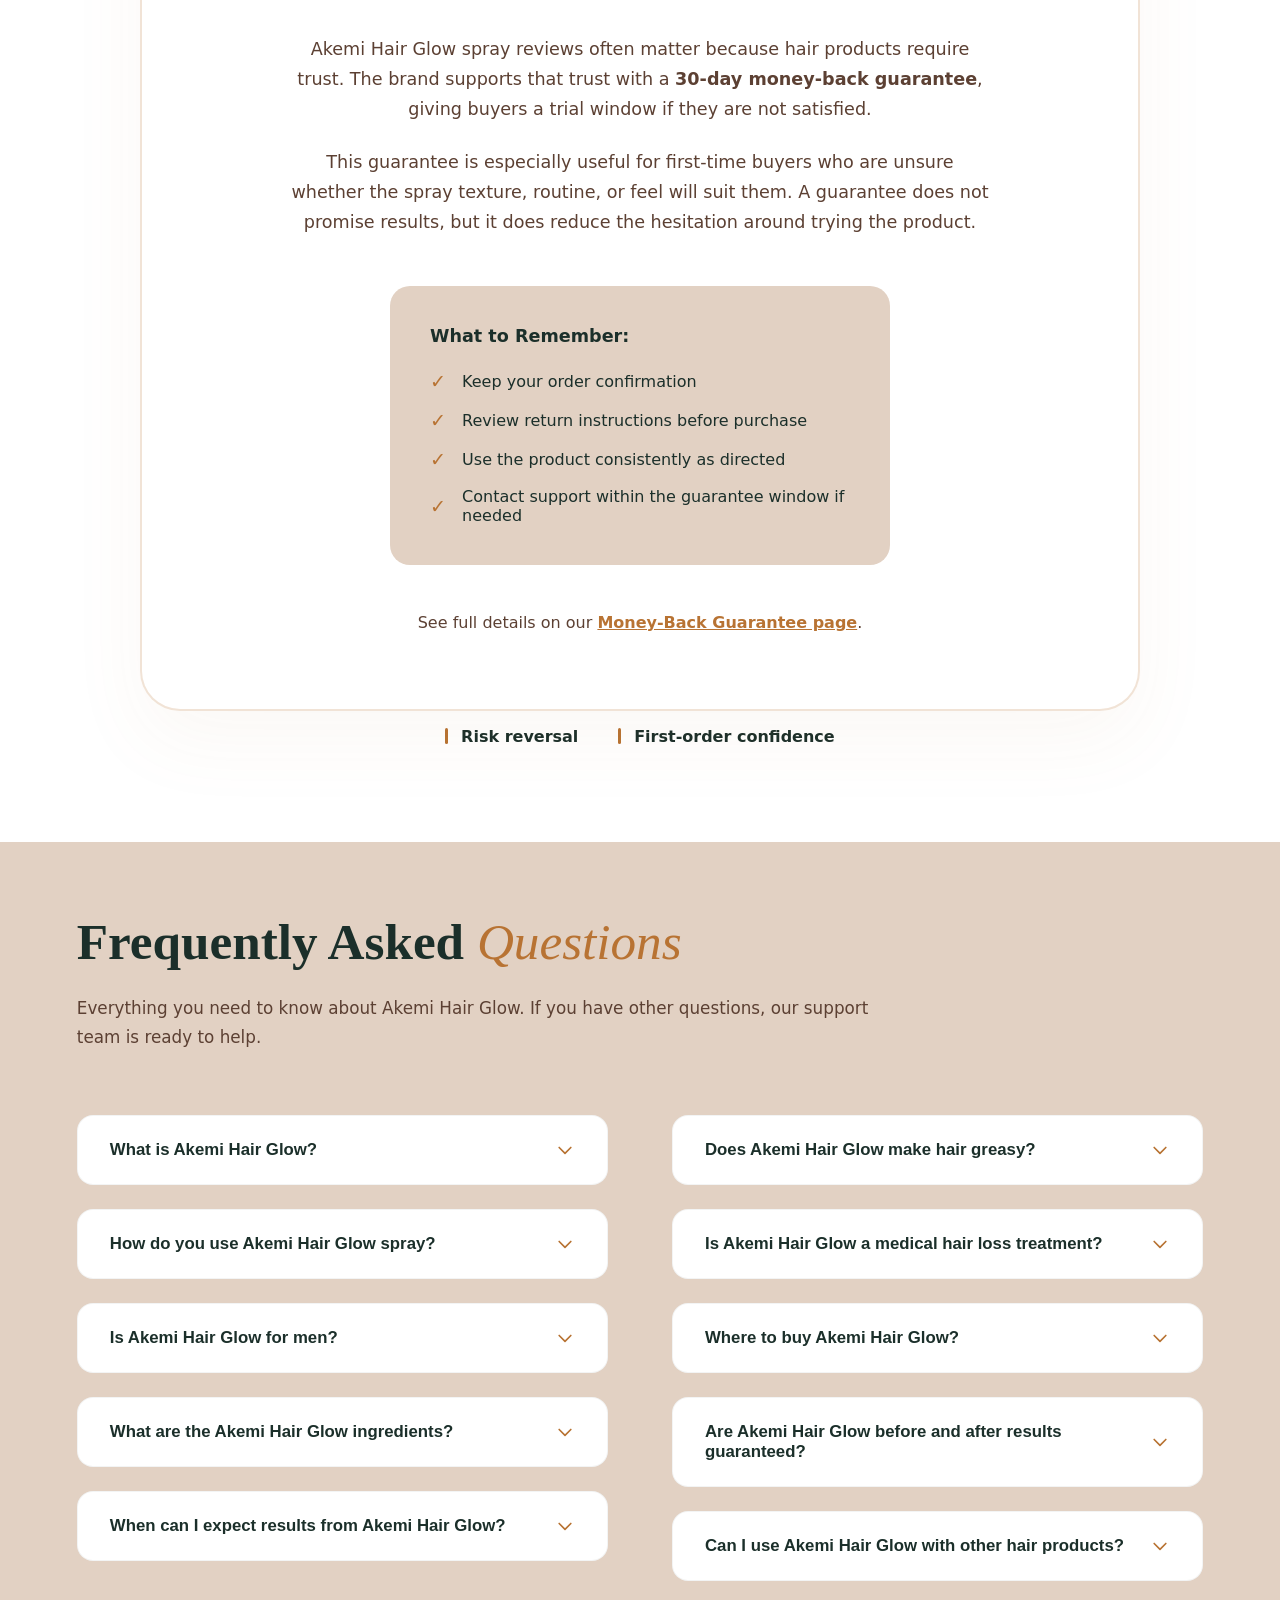
==== commit 2b95bece: "feat: update reviews and footer content via script, and refine hero section marketing copy" ====
--- a/index.html
+++ b/index.html
@@ -62,7 +62,51 @@
       "offerCount": "3",
       "lowPrice": "19.99",
       "highPrice": "29.99",
-      "priceCurrency": "USD"
+      "priceCurrency": "USD",
+      "offers": [
+        {
+          "@type": "Offer",
+          "name": "Entry Pack - 1 Bottle",
+          "price": "29.99",
+          "priceCurrency": "USD",
+          "url": "https://secureofficialsite.store/buy-akemi-hair-glow",
+          "availability": "https://schema.org/InStock",
+          "itemCondition": "https://schema.org/NewCondition",
+          "priceValidUntil": "2026-12-31",
+          "seller": {
+            "@type": "Organization",
+            "name": "Akemi"
+          }
+        },
+        {
+          "@type": "Offer",
+          "name": "Recommended Deal - 4 Bottles",
+          "price": "79.96",
+          "priceCurrency": "USD",
+          "url": "https://secureofficialsite.store/buy-akemi-hair-glow",
+          "availability": "https://schema.org/InStock",
+          "itemCondition": "https://schema.org/NewCondition",
+          "priceValidUntil": "2026-12-31",
+          "seller": {
+            "@type": "Organization",
+            "name": "Akemi"
+          }
+        },
+        {
+          "@type": "Offer",
+          "name": "Best Value - 6 Bottles",
+          "price": "119.94",
+          "priceCurrency": "USD",
+          "url": "https://secureofficialsite.store/buy-akemi-hair-glow",
+          "availability": "https://schema.org/InStock",
+          "itemCondition": "https://schema.org/NewCondition",
+          "priceValidUntil": "2026-12-31",
+          "seller": {
+            "@type": "Organization",
+            "name": "Akemi"
+          }
+        }
+      ]
     },
     "review": [
       {
@@ -282,7 +326,7 @@
     <div class="hero__image-panel" id="hero-image-panel"
       aria-label="Akemi Hair Glow spray bottle for men with thinning hair">
 
-      <img src="public/hero.webp" alt="Akemi Hair Glow spray bottle for men with thinning hair"
+      <img src="public/hero.webp" alt="akemi hair glow spray bottle for men thinning hair"
         class="hero__product-img" id="hero-product-img" loading="eager" />
 
       <!-- Gradient overlay that blends image into the dark left panel -->
@@ -333,15 +377,16 @@
       </div>
 
       <h1 class="hero__headline" id="hero-headline">
-        Akemi Hair Glow<br><span class="hero__headline-accent">Official Website</span>
+        Akemi Hair Glow <br><span class="hero__headline-accent">Official Website</span>
       </h1>
 
       <!-- Tagline below H1 -->
-      <p class="hero__tagline" id="hero-tagline">Hair Growth Spray for Thicker-Looking, Stronger Hair</p>
+      <p class="hero__tagline" id="hero-tagline">Fuller-Looking Hair Starts at the Root</p>
 
 
       <!-- Description / bullets -->
       <div class="hero__desc" id="hero-desc">
+        <h2 style="margin-bottom: 10px; font-weight: 600; font-size: clamp(1rem, 1.2vw, 1.1rem);">Why buyers choose Akemi Hair Glow:</h2>
         <ul class="hero__bullets" aria-label="Key product details">
 
           <li class="hero__bullet">
@@ -352,8 +397,7 @@
               <path d="M3 17c0-3.3 3.1-6 7-6s7 2.7 7 6" stroke="currentColor" stroke-width="1.6"
                 stroke-linecap="round" />
             </svg>
-            <span><strong>Best for:</strong> Men with visible thinning, crown concerns, hairline worries, and
-              shedding-looking hair</span>
+            <span>Targets thinning at the scalp</span>
           </li>
 
           <li class="hero__bullet">
@@ -363,7 +407,7 @@
               <path d="M10 3L5 10.5A5 5 0 1015 10.5L10 3z" stroke="currentColor" stroke-width="1.6"
                 stroke-linejoin="round" />
             </svg>
-            <span><strong>Formula type:</strong> Leave-in topical scalp spray</span>
+            <span>Supports stronger-looking roots</span>
           </li>
 
           <li class="hero__bullet">
@@ -373,7 +417,7 @@
               <path d="M4 16c1-4 5-7 10-6M10 16c0-3 2-5 4-6M7 16c.5-2 2-3 4-3" stroke="currentColor" stroke-width="1.6"
                 stroke-linecap="round" />
             </svg>
-            <span><strong>Texture:</strong> Lightweight, non-greasy, no sticky finish</span>
+            <span>Lightweight, non-greasy finish</span>
           </li>
 
           <li class="hero__bullet">
@@ -384,7 +428,23 @@
               <path d="M10 6v4l3 2" stroke="currentColor" stroke-width="1.6" stroke-linecap="round"
                 stroke-linejoin="round" />
             </svg>
-            <span><strong>Routine:</strong> Spray, massage, let dry, style as usual</span>
+            <span>Simple spray-and-massage routine</span>
+          </li>
+
+          <li class="hero__bullet">
+            <svg class="hero__bullet-icon" viewBox="0 0 20 20" fill="none" aria-hidden="true"
+              xmlns="http://www.w3.org/2000/svg">
+              <path d="M3 10L8 15L17 5" stroke="currentColor" stroke-width="1.6" stroke-linecap="round" stroke-linejoin="round"/>
+            </svg>
+            <span>Designed for crown, hairline, and thinning spots</span>
+          </li>
+
+          <li class="hero__bullet">
+            <svg class="hero__bullet-icon" viewBox="0 0 20 20" fill="none" aria-hidden="true"
+              xmlns="http://www.w3.org/2000/svg">
+              <path d="M3 10L8 15L17 5" stroke="currentColor" stroke-width="1.6" stroke-linecap="round" stroke-linejoin="round"/>
+            </svg>
+            <span>Backed by a 30-day money-back guarantee</span>
           </li>
 
         </ul>
@@ -401,7 +461,7 @@
             <path d="M1 7h16M9 7V16" stroke="currentColor" stroke-width="1.4" stroke-linecap="round" />
             <path d="M6 7C6 5 7 2 9 2s3 3 3 5" stroke="currentColor" stroke-width="1.4" stroke-linecap="round" />
           </svg>
-          Bundle savings
+          Fast shipping
         </span>
 
         <span class="hero__offer-sep" aria-hidden="true"></span>
@@ -418,7 +478,7 @@
             <path d="M5 12l-2-3-2 3" stroke="currentColor" stroke-width="1.4" stroke-linecap="round"
               stroke-linejoin="round" />
           </svg>
-          30-day money-back guarantee
+          30-day money-back protection
         </span>
 
         <span class="hero__offer-sep" aria-hidden="true"></span>
@@ -437,7 +497,7 @@
       </div><!-- /.hero__offer -->
 
       <!-- CTA -->
-      <a href="https://secureofficialsite.store/buy-akemi-hair-glow" class="hero__cta" id="hero-cta">Buy Now</a>
+      <a href="https://secureofficialsite.store/buy-akemi-hair-glow" class="hero__cta" id="hero-cta">Buy Now With Massive Discount</a>
 
 
 
@@ -456,14 +516,10 @@
     <div class="specs__container">
 
       <div class="specs__content">
-        <h2 class="specs__title">Akemi Hair Glow <span class="specs__title-accent">Specification</span></h2>
+        <h2 class="specs__title">Akemi Hair Glow Spray – <span class="specs__title-accent">Product Details & Specifications</span></h2>
 
         <p class="specs__intro">
-          Akemi Hair Glow is positioned as a scalp-focused hair growth spray for men who prefer a leave-in routine
-          instead of capsules, heavy oils, or salon-based hair care. It is not presented here as a medical treatment.
-          Hair loss can have many causes, including genetics, hormones, stress, age, and scalp health, so anyone with
-          sudden or patchy hair loss should speak with a qualified dermatologist. The American Academy of Dermatology
-          notes that diagnosis matters because different causes of hair loss need different approaches.
+          Akemi Hair Glow is a topical hair support spray designed to be applied directly to the scalp. Unlike capsules or heavy oils, this Akemi hair growth spray focuses on the areas where thinning is most visible, including the crown, hairline, and sparse patches.
         </p>
 
         <div class="specs__table-wrapper">
@@ -476,48 +532,40 @@
             </thead>
             <tbody>
               <tr>
-                <td>Product name</td>
+                <td>Product Name</td>
                 <td>Akemi Hair Glow</td>
               </tr>
               <tr>
-                <td>Product type</td>
+                <td>Product Type</td>
                 <td>Hair growth support spray</td>
               </tr>
               <tr>
-                <td>Main use</td>
-                <td>Thicker-looking hair, stronger roots, scalp support</td>
+                <td>Main Use</td>
+                <td>Thinning hair, shedding, weak roots, visible density</td>
               </tr>
               <tr>
-                <td>Format</td>
-                <td>Topical leave-in spray</td>
-              </tr>
-              <tr>
-                <td>Target audience</td>
-                <td>Men with thinning-looking hair or visible shedding</td>
-              </tr>
-              <tr>
-                <td>Application area</td>
-                <td>Scalp, crown, hairline, thinning spots</td>
+                <td>Application</td>
+                <td>Direct-to-scalp spray</td>
               </tr>
               <tr>
                 <td>Routine</td>
-                <td>Spray and massage for 30–60 seconds</td>
+                <td>Spray, massage, leave in</td>
               </tr>
               <tr>
-                <td>Finish</td>
-                <td>Lightweight, non-greasy</td>
+                <td>Texture</td>
+                <td>Lightweight and non-greasy</td>
               </tr>
               <tr>
-                <td>Key ingredients</td>
-                <td>Biotin, caffeine, castor oil, aminexil, He Shou Wu, ginger root extract</td>
+                <td>Target Users</td>
+                <td>Men with early thinning, crown thinning, or weaker-looking hair</td>
               </tr>
               <tr>
                 <td>Guarantee</td>
                 <td>30-day money-back guarantee</td>
               </tr>
               <tr>
-                <td>Best bundle</td>
-                <td>Multi-bottle packs for longer routine consistency</td>
+                <td>Available Through</td>
+                <td>Official Akemi Hair Glow website</td>
               </tr>
             </tbody>
           </table>
@@ -526,18 +574,18 @@
         <div class="specs__triggers">
           <span class="specs__trigger">
             <div class="specs__trigger-bar"></div>
-            Clear product details
+            Simple routine
           </span>
           <span class="specs__trigger">
             <div class="specs__trigger-bar"></div>
-            Routine confidence
+            Visible hair confidence without lifestyle disruption
           </span>
         </div>
       </div>
 
       <div class="specs__visual">
         <div class="specs__image-container">
-          <img src="public/specification.webp" alt="Akemi Hair Glow technical specification and bottle detail"
+          <img src="public/specification.webp" alt="akemi hair glow specification and product details"
             class="specs__img" />
         </div>
       </div>
@@ -551,7 +599,7 @@
 
       <div class="overview__visual">
         <div class="overview__image-container">
-          <img src="public/product-overview.webp" alt="Akemi Hair Glow product overview and application"
+          <img src="public/product-overview.webp" alt="akemi hair glow product overview for thinning hair"
             class="overview__img" />
         </div>
       </div>
@@ -561,42 +609,25 @@
 
         <div class="overview__text">
           <p>
-            Akemi Hair Glow hair growth spray is built around one practical idea: hair looks better when the scalp
-            environment is cared for consistently. Instead of coating only the hair shaft, this spray is applied at the
-            roots, where thinning often becomes more visible first.
+            Akemi Hair Glow is made for men who notice more hair in the brush, thinner-looking roots, or crown areas that look less full under light. The formula uses scalp-focused ingredients such as biotin, caffeine, castor oil, ginger root extract, Fo-Ti, and aminexil, which are commonly positioned for scalp and hair-support routines.
           </p>
           <p>
-            This matters because many men do not want a hair routine that feels embarrassing, oily, or time-consuming.
-            Akemi hair growth support is designed to feel normal: part the hair, spray the scalp, massage it in, and
-            move on with the day.
+            This is not a magic overnight fix. It is a daily-use Akemi hair growth serum-style spray designed to support a healthier scalp environment so hair can look fuller, stronger, and better supported over time.
           </p>
         </div>
 
         <div class="overview__positioning">
-          <h3 class="overview__p-title">The product’s brand positioning focuses on:</h3>
-          <ul class="overview__list">
-            <li>Supporting stronger-looking roots</li>
-            <li>Reducing the look of shedding</li>
-            <li>Helping thin-looking areas appear fuller over time</li>
-            <li>Keeping the scalp fresh without greasy buildup</li>
-            <li>Making hair care feel easy enough to repeat daily</li>
-          </ul>
-        </div>
-
-        <p class="overview__footer-text">
-          Akemi Hair Glow for men works best for buyers who understand that visible improvement usually needs
-          consistency. Even established topical hair solutions often require months of routine use, and Mayo Clinic
-          notes that hair growth products generally need continued use for maintained results.
-        </p>
+          <div style="background: rgba(184, 115, 51, 0.05); border-left: 3px solid var(--c-accent); padding: 1.5rem; border-radius: 4px;">
+            <p style="font-weight: 500; color: var(--c-text);">
+              Akemi Hair Glow is a topical hair growth support spray designed to help men improve the look of thinning hair, weak roots, and visible shedding. It is applied directly to the scalp and works best with consistent daily use.
+            </p>
+          </div>
+        </div>
 
         <div class="overview__triggers">
           <span class="overview__trigger">
             <div class="overview__trigger-bar"></div>
-            Daily ease
-          </span>
-          <span class="overview__trigger">
-            <div class="overview__trigger-bar"></div>
-            Confidence in consistency
+            Gives buyers a clear, realistic reason to start today.
           </span>
         </div>
       </div>
@@ -609,74 +640,72 @@
     <div class="features__container">
 
       <div class="features__header">
-        <h2 class="features__title">Key <span class="features__title-accent">Features</span></h2>
+        <h2 class="features__title">Key Benefits of <span class="features__title-accent">Akemi Hair Glow for Thinning Hair</span></h2>
         <p class="features__intro">
-          Akemi Hair Glow spray is not trying to be a complicated hair system. Its strongest selling point is the blend
-          of simple use, lightweight feel, and scalp-focused support.
+          Akemi Hair Glow spray focuses on practical benefits men actually care about: less visible shedding, fuller-looking coverage, stronger-feeling roots, and a clean finish that does not ruin styling.
         </p>
       </div>
 
       <div class="features__grid">
         <!-- Feature 1 -->
         <div class="features__card">
-          <h3 class="features__card-title">Lightweight Daily Spray</h3>
+          <h3 class="features__card-title">Supports Thicker-Looking Hair</h3>
           <p class="features__card-text">
-            The formula is designed to absorb without leaving the scalp greasy or the hair flat. That makes it easier to
-            use before work, after a shower, or as part of a night routine.
+            Supports thicker-looking hair where thinning is visible.
           </p>
         </div>
 
         <!-- Feature 2 -->
         <div class="features__card">
-          <h3 class="features__card-title">Root-Focused Application</h3>
+          <h3 class="features__card-title">Reduces the Look of Shedding</h3>
           <p class="features__card-text">
-            Rather than applying product only to the hair strands, Akemi hair spray is used on the scalp so the formula
-            reaches the areas where support is needed most.
+            Helps reduce the look of shedding with regular use.
           </p>
         </div>
 
         <!-- Feature 3 -->
         <div class="features__card">
-          <h3 class="features__card-title">Thinning Area Support</h3>
+          <h3 class="features__card-title">Direct Root Targeting</h3>
           <p class="features__card-text">
-            Men often notice thinning around the crown, front hairline, or visible part. Akemi Hair Glow is designed for
-            those exact areas.
+            Targets roots directly instead of coating only the hair shaft.
           </p>
         </div>
 
         <!-- Feature 4 -->
         <div class="features__card">
-          <h3 class="features__card-title">Ingredient-Led Formula</h3>
+          <h3 class="features__card-title">No Greasy Buildup</h3>
           <p class="features__card-text">
-            The formula includes familiar hair-care ingredients such as biotin, caffeine, castor oil, ginger root
-            extract, He Shou Wu, and aminexil.
+            Leaves no greasy buildup, providing a clean finish.
           </p>
         </div>
 
         <!-- Feature 5 -->
         <div class="features__card">
-          <h3 class="features__card-title">No Pill Routine</h3>
+          <h3 class="features__card-title">Versatile Application</h3>
           <p class="features__card-text">
-            For men who dislike supplements or capsules, Akemi hair glow hair growth spray keeps the routine external
-            and direct.
-          </p>
-        </div>
-      </div>
-
-
-
-      <div class="features__triggers">
+            Works effectively for the crown, hairline, and sparse thinning spots.
+          </p>
+        </div>
+
+        <!-- Feature 6 -->
+        <div class="features__card">
+          <h3 class="features__card-title">Easy Daily Routine</h3>
+          <p class="features__card-text">
+            Fits seamlessly into your morning or night routines.
+          </p>
+        </div>
+      </div>
+
+      <div style="margin-top: 3rem; text-align: center; max-width: 800px; margin-left: auto; margin-right: auto;">
+        <p style="font-size: 1.05rem; color: var(--c-text-muted); line-height: 1.6;">
+          This is why many buyers searching for Akemi hair growth, Akemi hair grow, or Akemi hair growth spray reviews are looking for more than a cosmetic hair product. They want something easy enough to use daily.
+        </p>
+      </div>
+
+      <div class="features__triggers" style="margin-top: 2rem;">
         <span class="features__trigger">
           <div class="features__trigger-bar"></div>
-          Low effort
-        </span>
-        <span class="features__trigger">
-          <div class="features__trigger-bar"></div>
-          Non-greasy finish
-        </span>
-        <span class="features__trigger">
-          <div class="features__trigger-bar"></div>
-          Direct scalp use
+          Less effort, more confidence, cleaner styling.
         </span>
       </div>
 
@@ -688,40 +717,24 @@
     <div class="tech-specs__container">
 
       <div class="tech-specs__header">
-        <h2 class="tech-specs__title">Technical <span class="tech-specs__title-accent">Specifications</span></h2>
-        <p class="tech-specs__intro">
-          Akemi hair growth serum is presented as a topical spray formula with a leave-in application style. The
-          practical value is in its usability: a hair-support product only works for real people when it fits into real
-          life.
-        </p>
+        <h2 class="tech-specs__title">Why Hair Thinning Starts at the Root <span class="tech-specs__title-accent">(And Why It Matters)</span></h2>
       </div>
 
       <div class="tech-specs__grid">
         <!-- Delivery & Feel -->
         <div class="tech-specs__info">
-          <div class="tech-specs__info-group">
-            <h3 class="tech-specs__group-title">Formula Feel</h3>
-            <p class="tech-specs__group-text">
-              The brand describes the product as lightweight, clean-feeling, and non-greasy. That matters because men
-              are more likely to continue using a product when it does not make hair look oily or styled unnaturally.
-            </p>
-          </div>
-
-          <div class="tech-specs__info-group">
-            <h3 class="tech-specs__group-title">Spray Delivery</h3>
-            <p class="tech-specs__group-text">
-              The spray format helps users apply the formula directly to the scalp instead of wasting product on the
-              outer hair. For thinning areas, this direct application is a major usability advantage.
-            </p>
-          </div>
-
-          <div class="tech-specs__disclaimer">
-            <p>
-              <strong>Note:</strong> Akemi hair products should be used as cosmetic scalp-care support, not as a
-              guaranteed cure for medical hair loss. Increased DHT activity is associated with some pattern hair loss,
-              but genetics and other factors also play a role.
-            </p>
-          </div>
+          <p class="tech-specs__group-text" style="margin-bottom: 1rem;">
+            Hair thinning rarely happens overnight. It usually starts at the root level, where the scalp environment begins to weaken over time.
+          </p>
+          <p class="tech-specs__group-text" style="margin-bottom: 1rem;">
+            For many men, factors like stress, aging, hormonal shifts, and buildup around hair follicles can affect how strong and supported each strand looks. Over time, this can lead to hair appearing thinner, less dense, and harder to manage.
+          </p>
+          <p class="tech-specs__group-text" style="margin-bottom: 1rem;">
+            That’s why surface-level solutions often fall short. Shampoos and styling products mainly affect how hair looks temporarily, but they don’t address the condition of the scalp where hair growth begins.
+          </p>
+          <p class="tech-specs__group-text">
+            Akemi Hair Glow is designed with a different approach, focusing on the scalp itself. By targeting the root area directly, it supports a healthier environment where hair can look fuller, stronger, and more consistent over time.
+          </p>
         </div>
 
         <!-- Ingredient Profile -->
@@ -858,14 +871,19 @@
 
           <div class="how-works__content-bottom">
             <div class="how-works__text-block">
-              <p>
-                The brand’s product copy also focuses on DHT-related thinning concerns. That topic is common in men’s
-                hair-care searches because DHT is linked to androgenetic hair loss in some people.
+              <h3 style="font-size: 1.25rem; color: var(--c-primary); margin-bottom: 1rem; font-weight: 700;">Why a Scalp Spray Works Differently Than Oils or Pills</h3>
+              <p style="margin-bottom: 1rem;">
+                Not all hair products work the same way, and the delivery method matters more than most people realize.
+              </p>
+              <p style="margin-bottom: 1rem;">
+                Hair oils often sit on the surface, coating strands and adding shine, but they may not reach the root effectively. Pills and supplements, on the other hand, go through digestion, meaning the ingredients are distributed throughout the body instead of focusing on the scalp.
+              </p>
+              <p style="margin-bottom: 1rem;">
+                <strong>A direct-to-scalp spray works differently.</strong><br>
+                Akemi Hair Glow is applied exactly where thinning is visible, at the root level. This allows the formula to stay concentrated on the areas that need support most, without unnecessary steps or system-wide dilution.
               </p>
               <p>
-                However, Akemi Hair Glow should be described as a cosmetic hair-care product, not an FDA-approved
-                medication for hair loss. For comparison, AAD lists minoxidil as an at-home option that can help early
-                hair loss, but it also explains that it cannot regrow a full head of hair.
+                For many users, this targeted approach feels more intentional, more practical, and easier to stay consistent with over time.
               </p>
             </div>
           </div>
@@ -898,10 +916,9 @@
     <div class="how-use__container">
 
       <div class="how-use__header">
-        <h2 class="how-use__title">How <span class="how-use__title-accent">to Use</span></h2>
+        <h2 class="how-use__title">How to Use Akemi Hair Glow Spray <span class="how-use__title-accent">for Best Results</span></h2>
         <p class="how-use__intro">
-          Using Akemi hair grow spray is simple enough for a daily grooming routine. Follow these steps for the best
-          experience.
+          Using Akemi hair grow spray is simple enough to keep in your routine.
         </p>
       </div>
 
@@ -909,64 +926,43 @@
         <!-- Step 1 -->
         <div class="how-use__step-card">
           <div class="how-use__step-number">01</div>
-          <h3 class="how-use__step-title">Apply on a Dry or Towel-Dried Scalp</h3>
-          <p class="how-use__step-text">Part your hair where support is needed, such as the crown, hairline, or
-            thinning-looking areas.</p>
+          <h3 class="how-use__step-title">Start with a dry or towel-dried scalp</h3>
+          <p class="how-use__step-text">Part your hair around the hairline, crown, or thinning spot.</p>
         </div>
 
         <!-- Step 2 -->
         <div class="how-use__step-card">
           <div class="how-use__step-number">02</div>
-          <h3 class="how-use__step-title">Spray at the Roots</h3>
-          <p class="how-use__step-text">Apply a few sprays directly to the scalp. Try not to waste the product on the
-            outer hair shaft.</p>
+          <h3 class="how-use__step-title">Spray directly at the roots</h3>
+          <p class="how-use__step-text">Focus on scalp contact, not just the hair shaft.</p>
         </div>
 
         <!-- Step 3 -->
         <div class="how-use__step-card">
           <div class="how-use__step-number">03</div>
-          <h3 class="how-use__step-title">Massage for 30–60 Seconds</h3>
-          <p class="how-use__step-text">Massage gently with your fingertips. This helps spread the formula across the
-            scalp and makes the routine feel more complete.</p>
+          <h3 class="how-use__step-title">Massage for 30–60 seconds</h3>
+          <p class="how-use__step-text">Let the formula absorb, then style as usual.</p>
         </div>
 
         <!-- Step 4 -->
         <div class="how-use__step-card">
           <div class="how-use__step-number">04</div>
-          <h3 class="how-use__step-title">Let It Dry</h3>
-          <p class="how-use__step-text">Do not rinse it out. Let the spray dry, then style your hair as usual.</p>
-        </div>
-
-        <!-- Step 5 -->
-        <div class="how-use__step-card">
-          <div class="how-use__step-number">05</div>
-          <h3 class="how-use__step-title">Stay Consistent</h3>
-          <p class="how-use__step-text">Use daily as directed. Hair appearance changes slowly, so a few weeks of
-            consistent use usually gives a fairer impression than trying it once or twice.</p>
+          <h3 class="how-use__step-title">Use consistently</h3>
+          <p class="how-use__step-text">Daily use gives the best chance of visible improvement over time.</p>
         </div>
       </div>
 
       <div class="how-use__cta-box">
         <div class="how-use__cta-bar"></div>
         <div class="how-use__cta-content">
-          <h4 class="how-use__cta-tag">Recommendation:</h4>
-          <p class="how-use__cta-text">Start with a bundle if you want enough supply for a proper routine.</p>
-          <a href="#shop" class="how-use__cta-link">View Bundle Options &rarr;</a>
+          <h4 class="how-use__cta-tag">Start Your Akemi Hair Glow Routine Today</h4>
         </div>
       </div>
 
       <div class="how-use__triggers">
         <span class="how-use__trigger">
           <div class="how-use__trigger-bar"></div>
-          Easy routine
-        </span>
-        <span class="how-use__trigger">
-          <div class="how-use__trigger-bar"></div>
-          No rinse
-        </span>
-        <span class="how-use__trigger">
-          <div class="how-use__trigger-bar"></div>
-          Daily control
+          Easy routine removes hesitation
         </span>
       </div>
 
@@ -1005,21 +1001,20 @@
         </p>
       </div>
 
-      <div class="reviews__grid">
+            <div class="reviews__grid">
         <!-- Review 1 -->
         <div class="reviews__card">
           <div class="reviews__card-header">
             <div class="reviews__avatar-container">
-              <img src="public/review_avatar_1.png" alt="James T." class="reviews__avatar-img" />
+              <img src="public/review_avatar_1.png" alt="Jason Miller" class="reviews__avatar-img" />
             </div>
             <div class="reviews__user-info">
-              <span class="reviews__user-name">James T.</span>
-              <span class="reviews__user-verify">Verified Buyer</span>
+              <span class="reviews__user-name">Jason Miller, 34</span>
+              <span class="reviews__user-verify">Austin, USA</span>
             </div>
           </div>
           <p class="reviews__card-text">
-            “I started using Akemi Hair Glow because my crown looked thin in photos. After a few weeks, my hair looked
-            healthier at the roots and did not feel greasy.”
+            "I started noticing my crown thinning last year, especially under bright light. A friend suggested Akemi Hair Glow, and honestly, I didn't expect much. But after a few weeks of using the akemi hair glow spray, my hair started looking fuller. Not dramatic overnight, but enough that I stopped worrying every time I checked the mirror."
           </p>
         </div>
 
@@ -1027,16 +1022,15 @@
         <div class="reviews__card">
           <div class="reviews__card-header">
             <div class="reviews__avatar-container">
-              <img src="public/review_avatar_2.png" alt="Michael R." class="reviews__avatar-img" />
+              <img src="public/review_avatar_2.png" alt="Daniel Brooks" class="reviews__avatar-img" />
             </div>
             <div class="reviews__user-info">
-              <span class="reviews__user-name">Michael R.</span>
-              <span class="reviews__user-verify">Verified Buyer</span>
+              <span class="reviews__user-name">Daniel Brooks, 41</span>
+              <span class="reviews__user-verify">Manchester, UK</span>
             </div>
           </div>
           <p class="reviews__card-text">
-            “I like that it does not feel like oil. Spray, massage, done. My hair looks cleaner and stronger without
-            making my scalp feel heavy.”
+            "I've tried oils, supplements, even random shampoos… nothing really stuck. What I liked about Akemi hair growth spray is how easy it fits into my routine. Spray, massage, done. My hair doesn't feel greasy anymore, and I've noticed less hair fall in the shower. It just feels like my hair is getting stronger again."
           </p>
         </div>
 
@@ -1044,16 +1038,15 @@
         <div class="reviews__card">
           <div class="reviews__card-header">
             <div class="reviews__avatar-container">
-              <img src="public/review_avatar_3.png" alt="David S." class="reviews__avatar-img" />
+              <img src="public/review_avatar_3.png" alt="Liam O'Connor" class="reviews__avatar-img" />
             </div>
             <div class="reviews__user-info">
-              <span class="reviews__user-name">David S.</span>
-              <span class="reviews__user-verify">Verified Buyer</span>
+              <span class="reviews__user-name">Liam O'Connor, 37</span>
+              <span class="reviews__user-verify">Dublin, Ireland</span>
             </div>
           </div>
           <p class="reviews__card-text">
-            “My hairline still needs time, but I am seeing less hair in my brush. That alone made me want to keep
-            going.”
+            "Didn't even plan to buy this at first I was just going through akemi hair glow reviews late one night. Ended up ordering it anyway. After about a month, I noticed my hairline didn't look as bad as before. Not perfect, but definitely better. My wife even pointed it out, which says a lot."
           </p>
         </div>
 
@@ -1061,16 +1054,47 @@
         <div class="reviews__card">
           <div class="reviews__card-header">
             <div class="reviews__avatar-container">
-              <img src="public/review_avatar_4.png" alt="Robert L." class="reviews__avatar-img" />
+              <img src="public/review_avatar_4.png" alt="Ethan Carter" class="reviews__avatar-img" />
             </div>
             <div class="reviews__user-info">
-              <span class="reviews__user-name">Robert L.</span>
-              <span class="reviews__user-verify">Verified Buyer</span>
+              <span class="reviews__user-name">Ethan Carter, 29</span>
+              <span class="reviews__user-verify">Toronto, Canada</span>
             </div>
           </div>
           <p class="reviews__card-text">
-            “I was skeptical about another hair spray, but Akemi Hair Glow felt easier to use than supplements. It fits
-            into my routine.”
+            "For me, it started with seeing too much hair on my pillow every morning. I switched my routine completely and added this akemi hair growth serum. It doesn't feel heavy like oil, which I like. My hair looks healthier now, especially around the front. It's subtle, but I feel way more confident going out."
+          </p>
+        </div>
+        
+        <!-- Review 5 -->
+        <div class="reviews__card">
+          <div class="reviews__card-header">
+            <div class="reviews__avatar-container">
+              <img src="public/review_avatar_1.png" alt="Oliver Hayes" class="reviews__avatar-img" />
+            </div>
+            <div class="reviews__user-info">
+              <span class="reviews__user-name">Oliver Hayes, 45</span>
+              <span class="reviews__user-verify">Sydney, AU</span>
+            </div>
+          </div>
+          <p class="reviews__card-text">
+            "I kept searching best hair growth product hoping to see something realistic, not overhyped stuff. Gave it a shot anyway. After a couple months, my hair just looks… less tired. Thicker in some spots. It's not magic, but it feels like progress, which is honestly all I wanted."
+          </p>
+        </div>
+
+        <!-- Review 6 -->
+        <div class="reviews__card">
+          <div class="reviews__card-header">
+            <div class="reviews__avatar-container">
+              <img src="public/review_avatar_2.png" alt="Noah Williams" class="reviews__avatar-img" />
+            </div>
+            <div class="reviews__user-info">
+              <span class="reviews__user-name">Noah Williams, 32</span>
+              <span class="reviews__user-verify">Auckland, NZ</span>
+            </div>
+          </div>
+          <p class="reviews__card-text">
+            "I'm someone who hates complicated routines. That's why I avoided most akemi hair products at first. But this one's different just spray and go. Been using it before work daily, and my hair doesn't look as flat anymore. Even my barber mentioned it last time. That was enough validation for me."
           </p>
         </div>
       </div>
--- a/style.css
+++ b/style.css
@@ -127,6 +127,7 @@
 .hero {
   position: relative;
   width: 100%;
+  height: 100vh;
   min-height: 100vh;
   background: var(--c-bg);
   display: grid;
@@ -455,8 +456,8 @@
   display: flex;
   flex-direction: column;
   justify-content: flex-end;
-  padding: clamp(100px, 15vh, 180px) clamp(1.5rem, 6vw, 8rem) clamp(1rem, 2vh, 1.5rem);
-  gap: clamp(0.2rem, 0.5vh, 0.5rem);
+  padding: clamp(60px, 8vh, 100px) clamp(1.5rem, 6vw, 8rem) clamp(0.5rem, 1vh, 1rem);
+  gap: clamp(0.1rem, 0.3vh, 0.3rem);
   pointer-events: none;
   /* Let clicks pass to image if needed, but we'll re-enable on children */
 }
@@ -526,7 +527,7 @@
 /* H1 */
 .hero__headline {
   font-family: var(--font-display);
-  font-size: clamp(2.5rem, 5.5vw, 5.2rem);
+  font-size: clamp(2.2rem, 4.5vw, 4.2rem);
   font-weight: 900;
   line-height: 1.05;
   letter-spacing: -0.02em;
@@ -546,7 +547,7 @@
 
 /* Tagline below H1 */
 .hero__tagline {
-  font-size: clamp(1.1rem, 2.2vw, 1.7rem);
+  font-size: clamp(1rem, 1.8vw, 1.4rem);
   font-weight: 500;
   color: var(--c-text-muted);
   line-height: 1.4;
@@ -645,7 +646,7 @@
 .hero__bullets {
   display: flex;
   flex-direction: column;
-  gap: clamp(0.6rem, 1.2vh, 1rem);
+  gap: clamp(0.4rem, 0.8vh, 0.8rem);
 }
 
 .hero__bullet {
